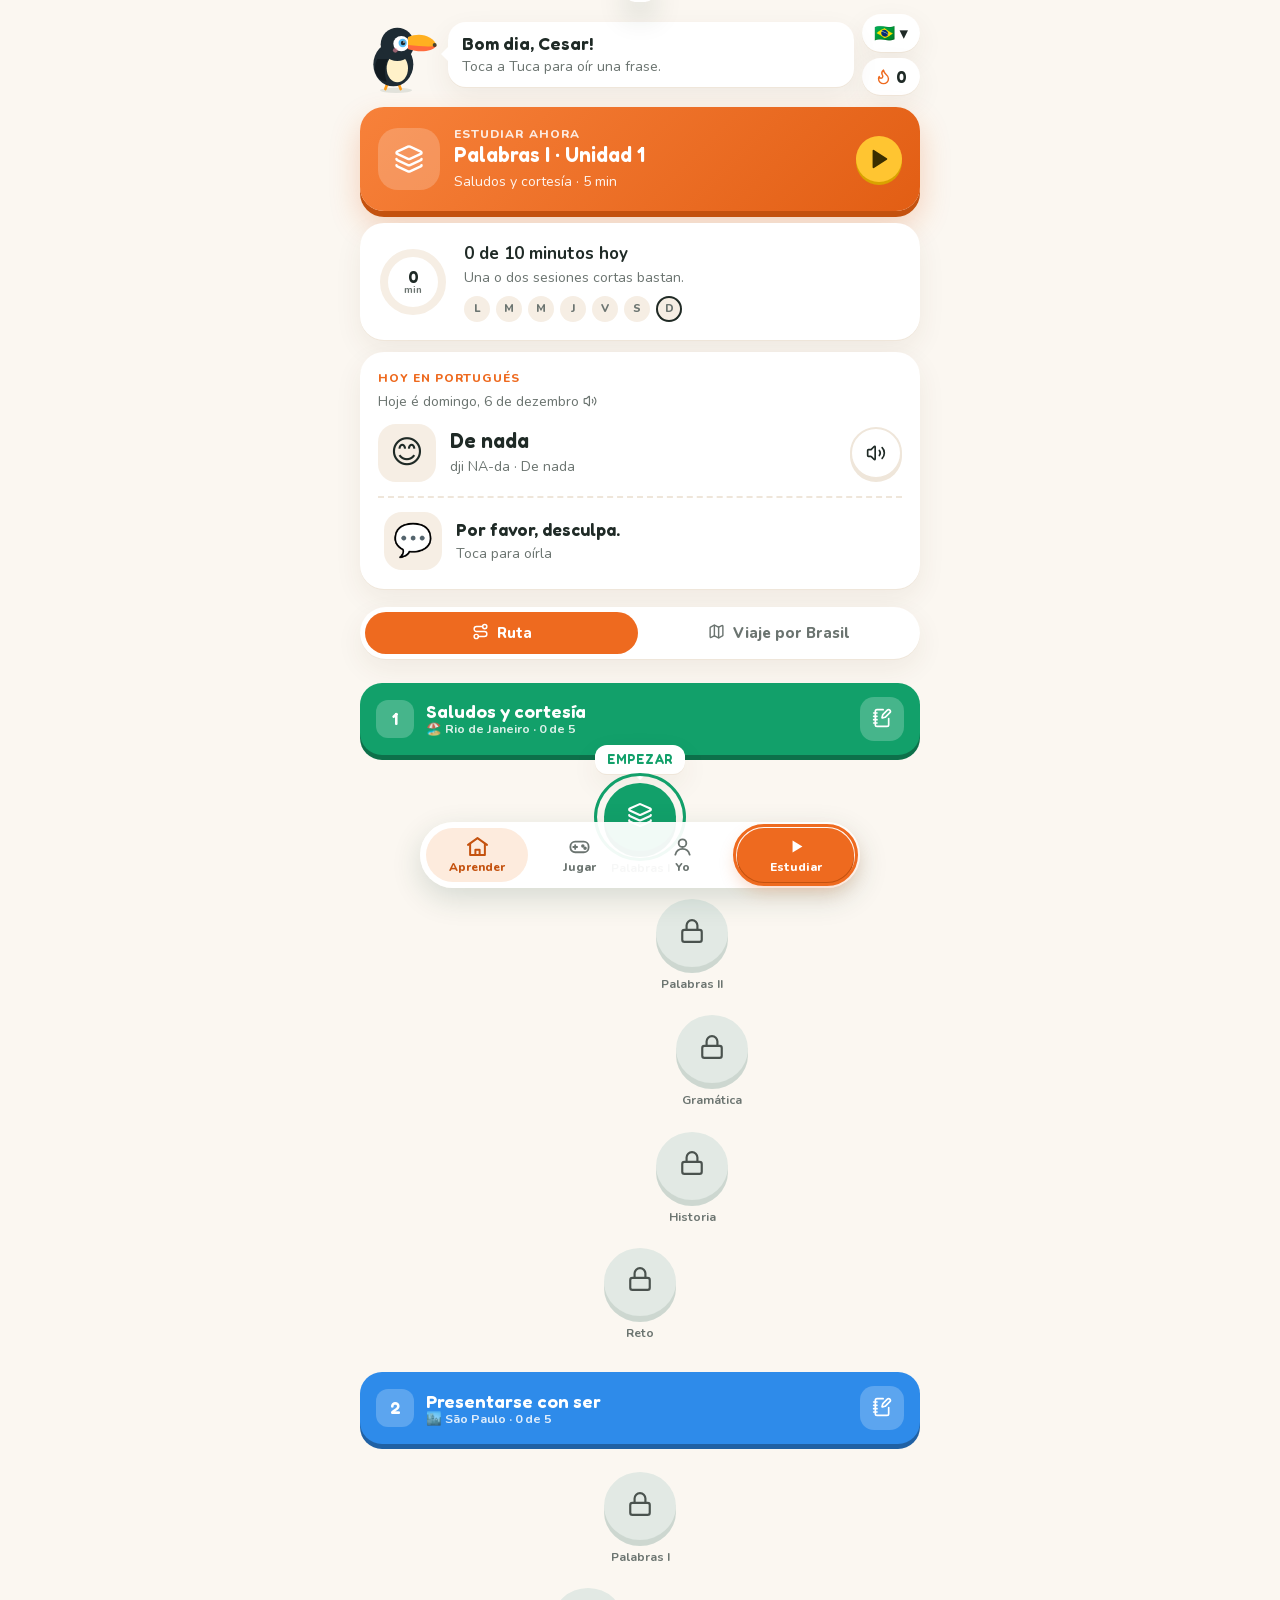
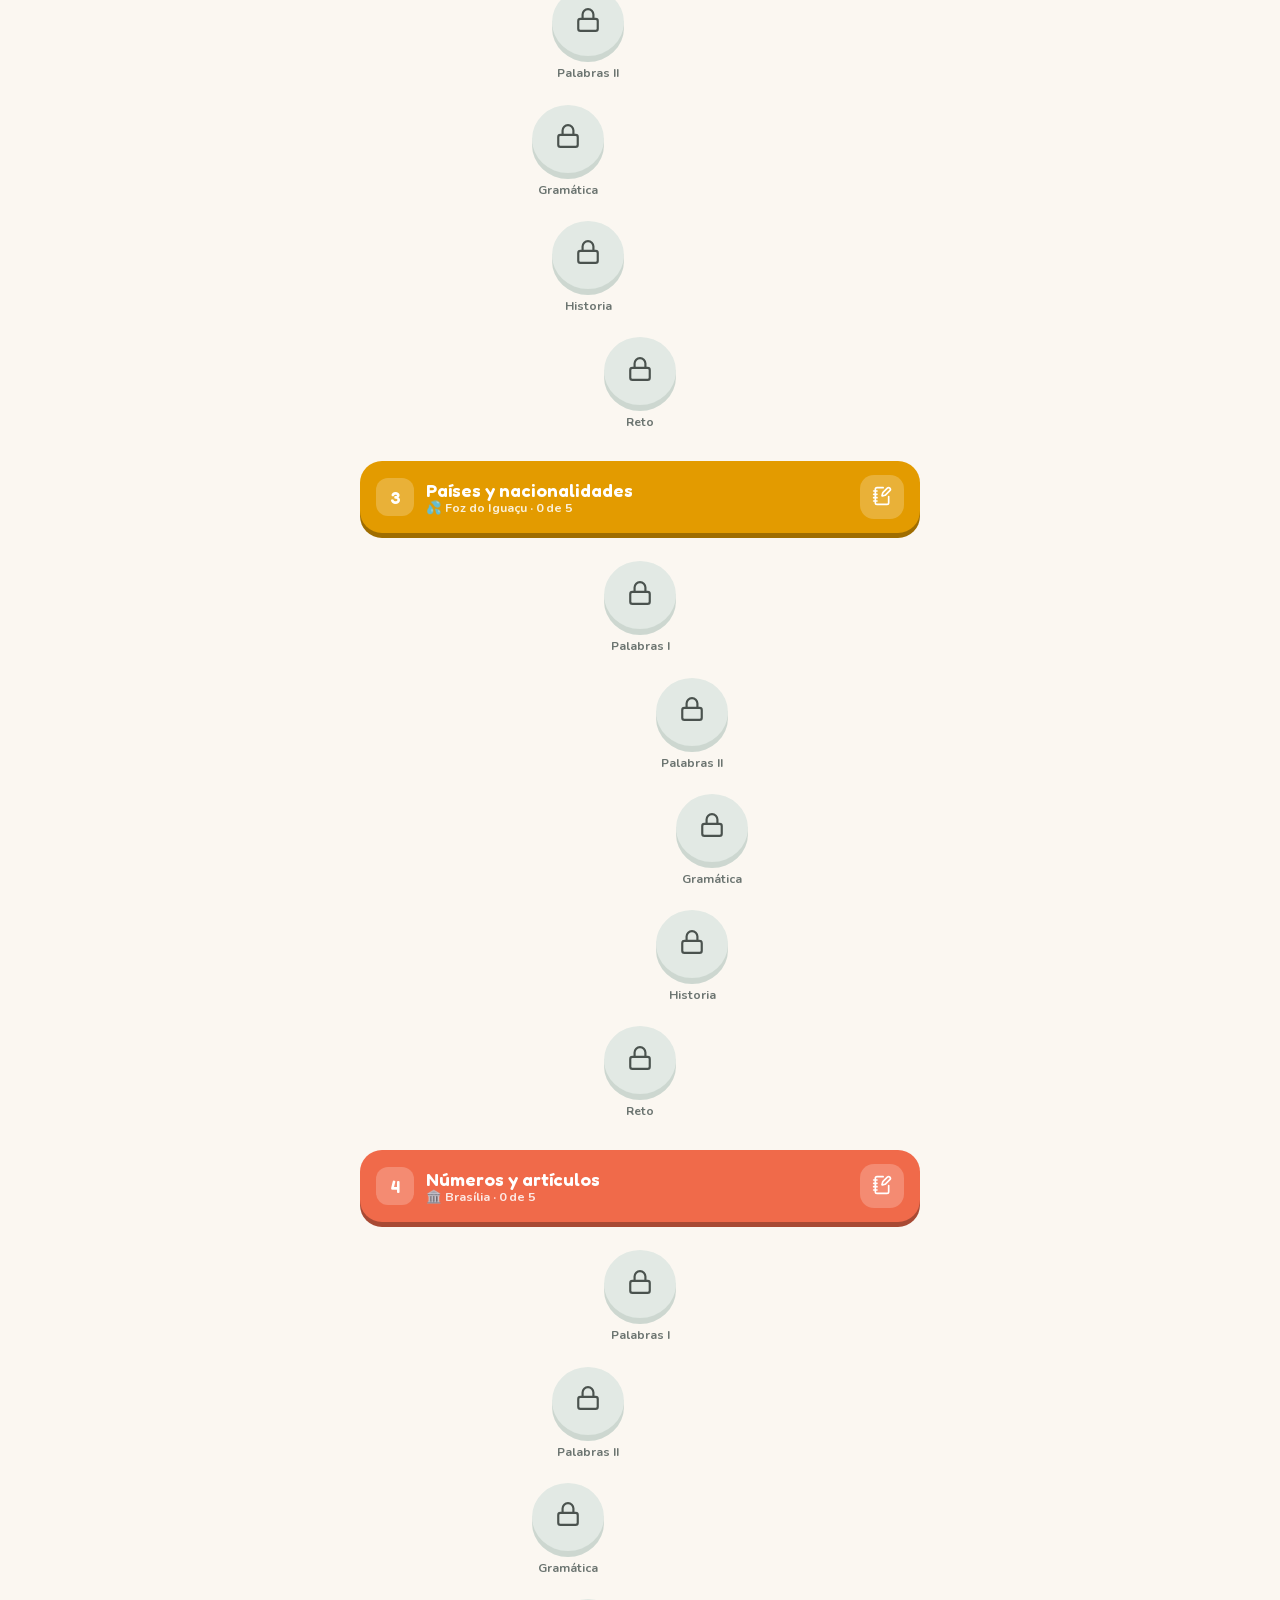
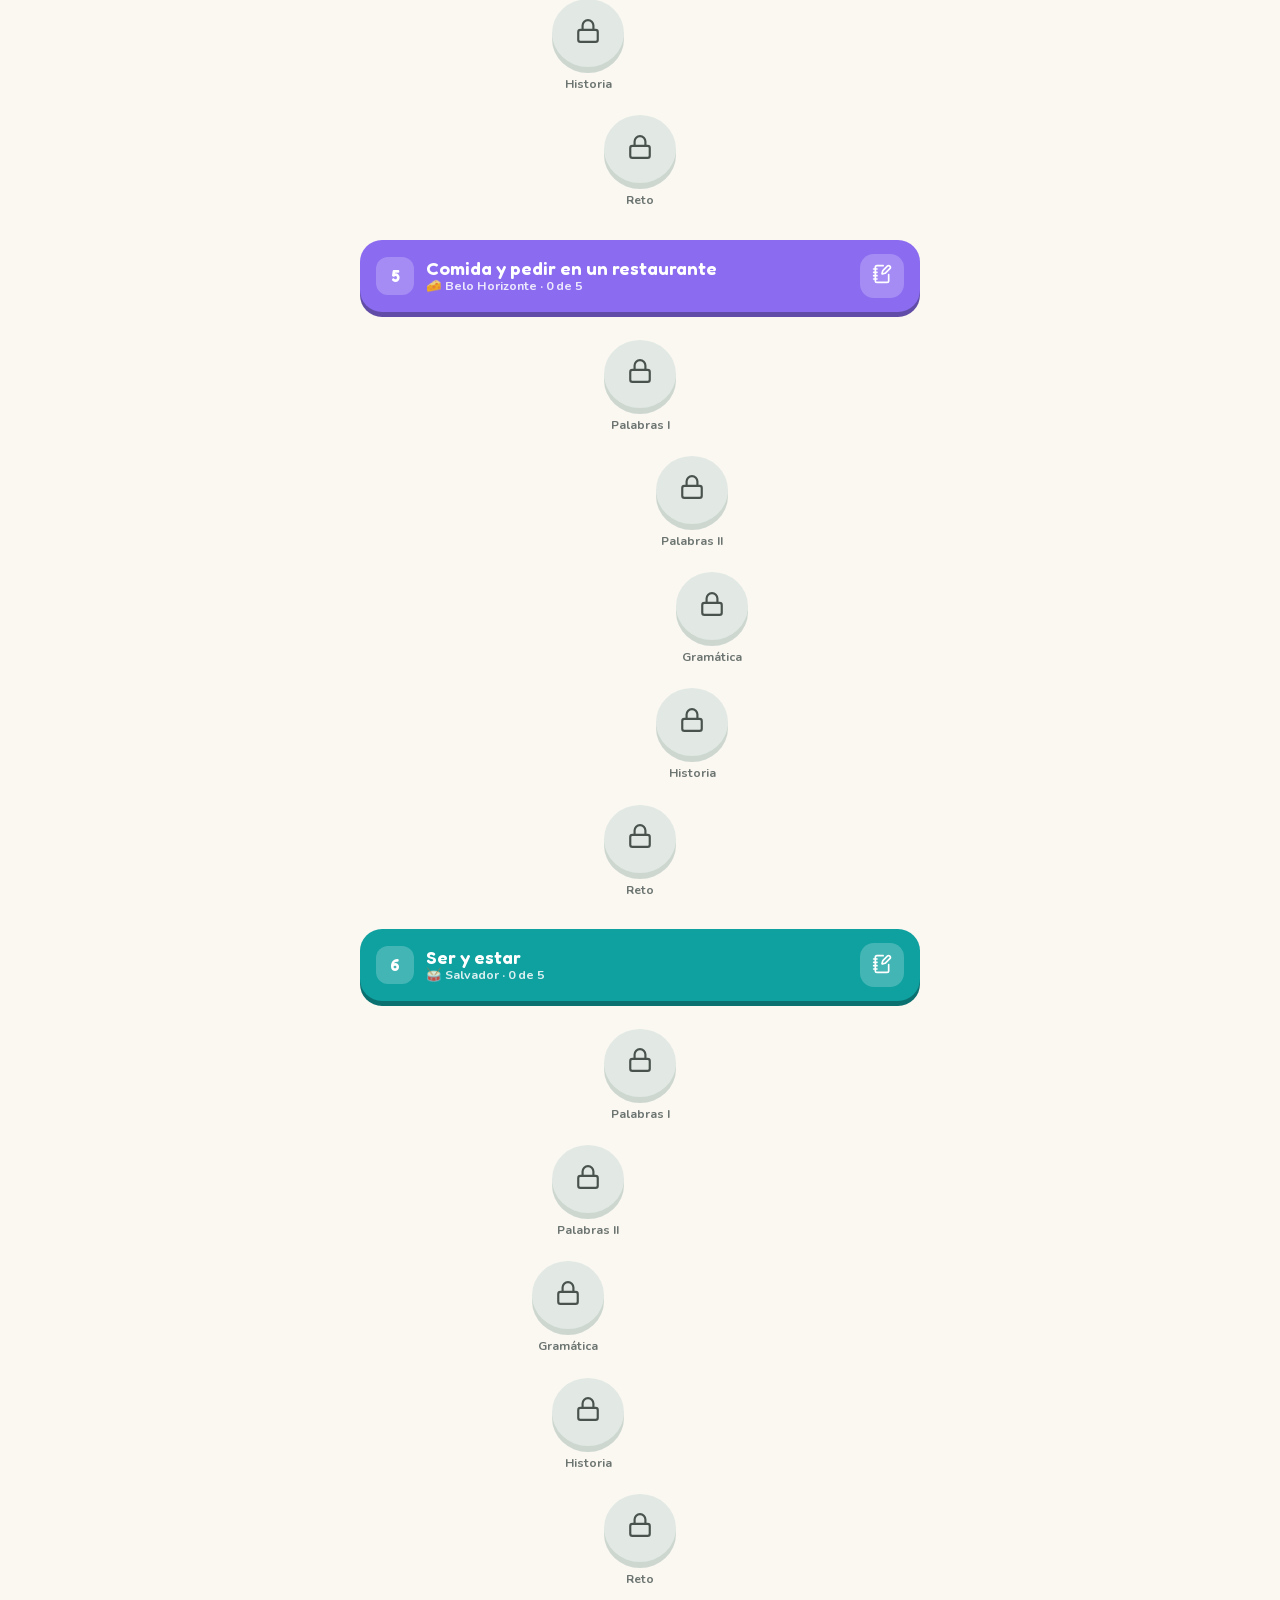
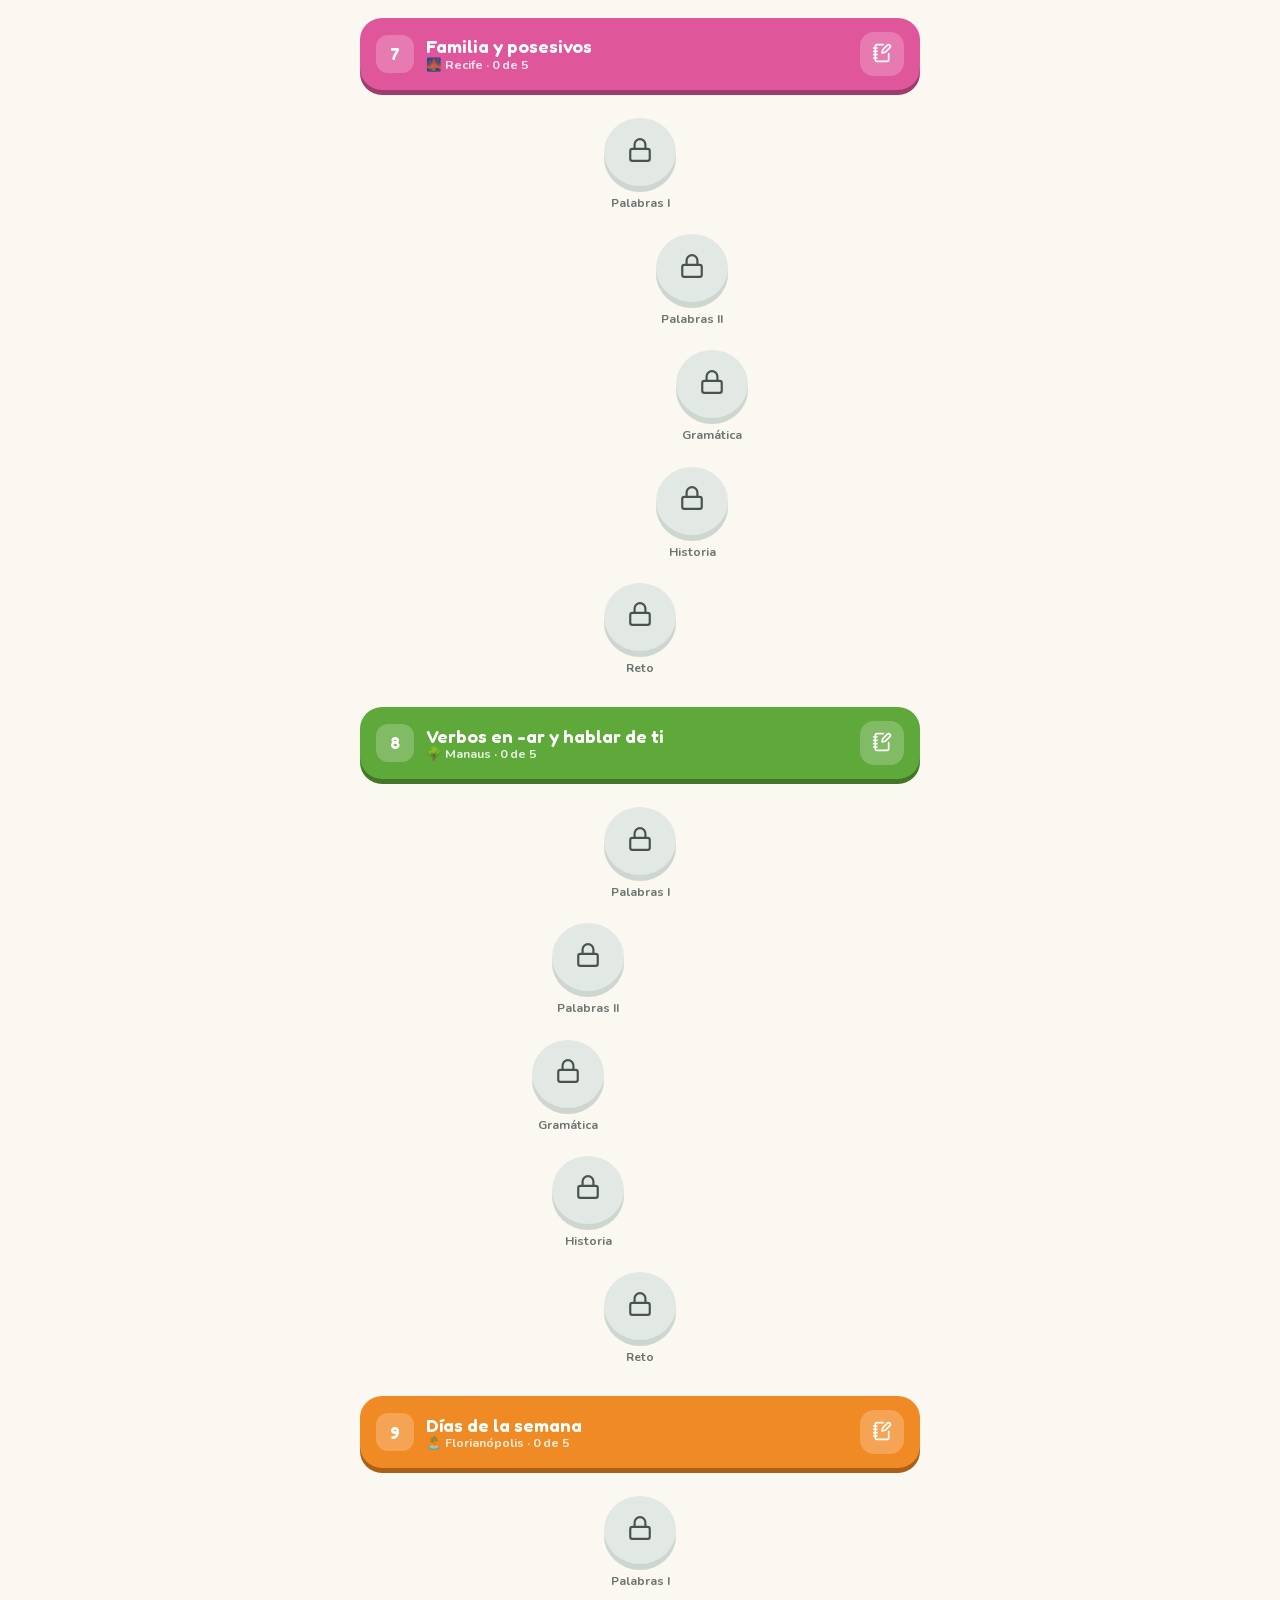
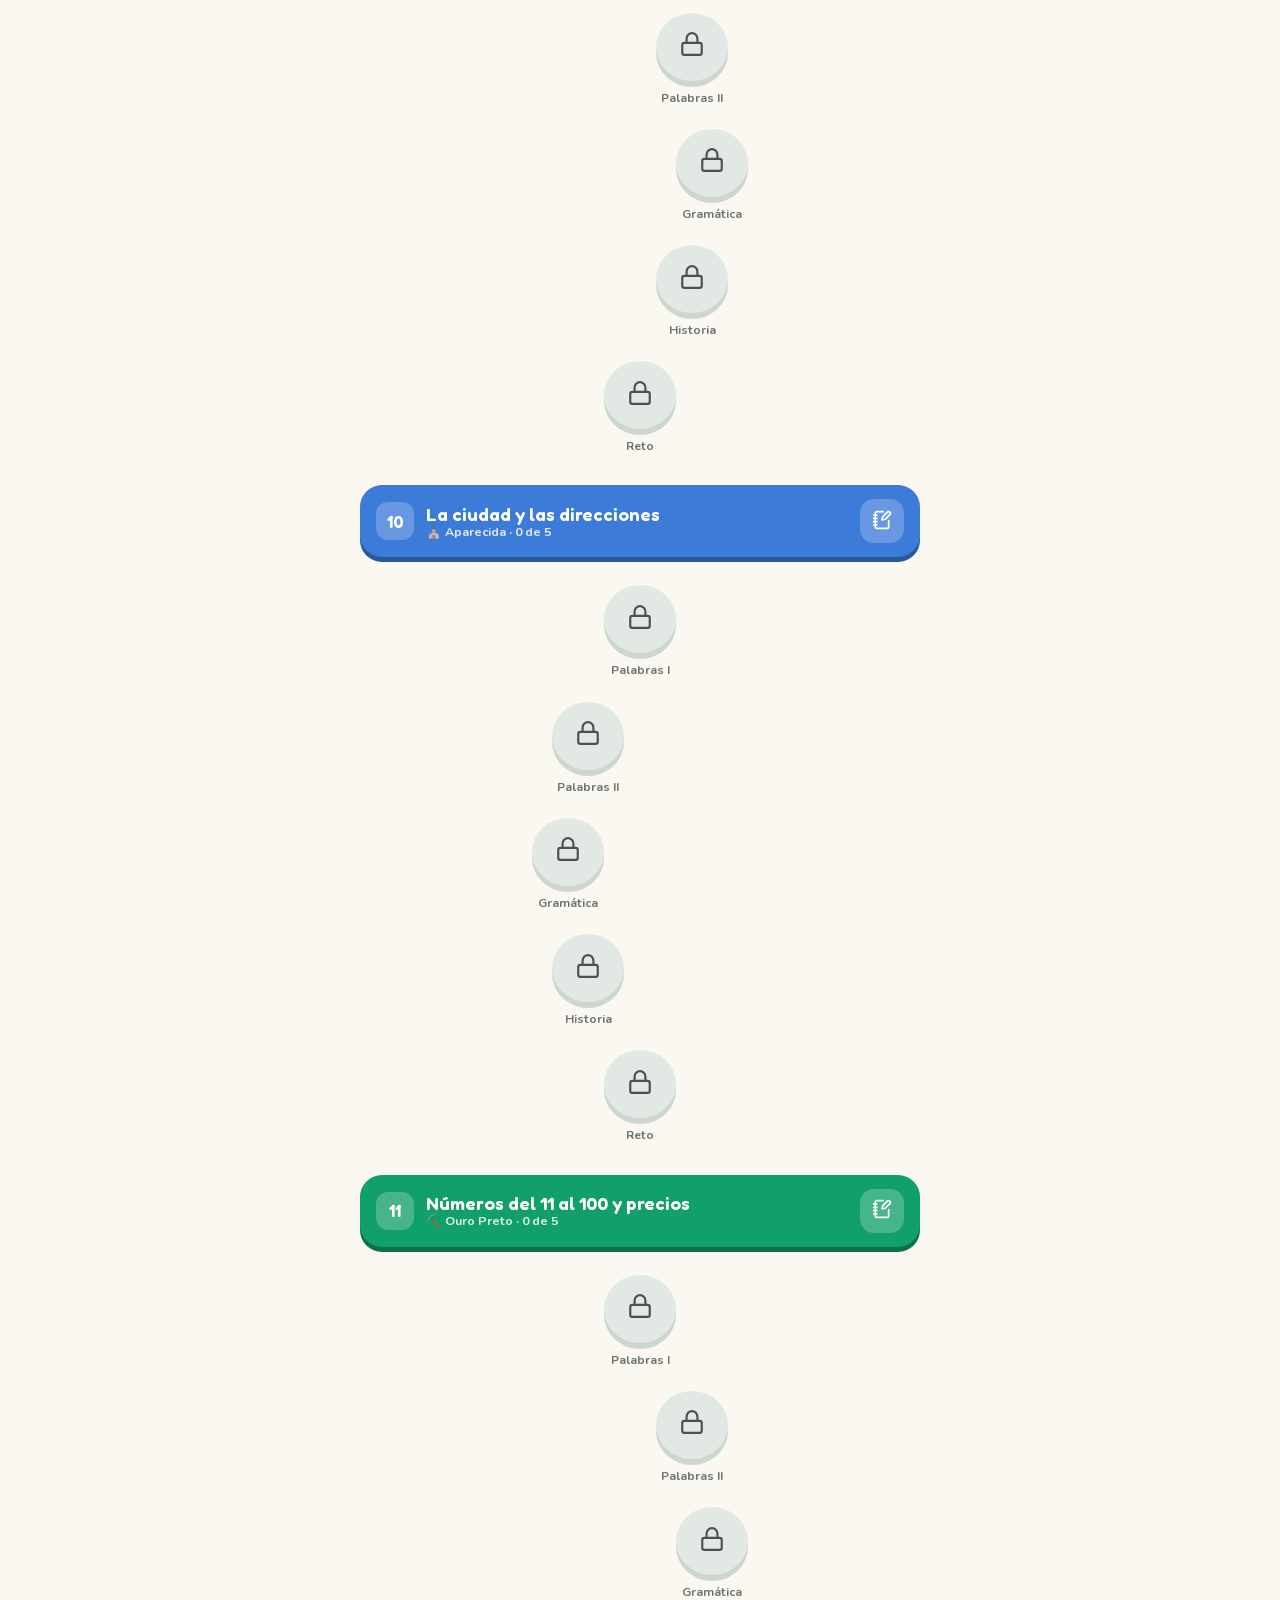
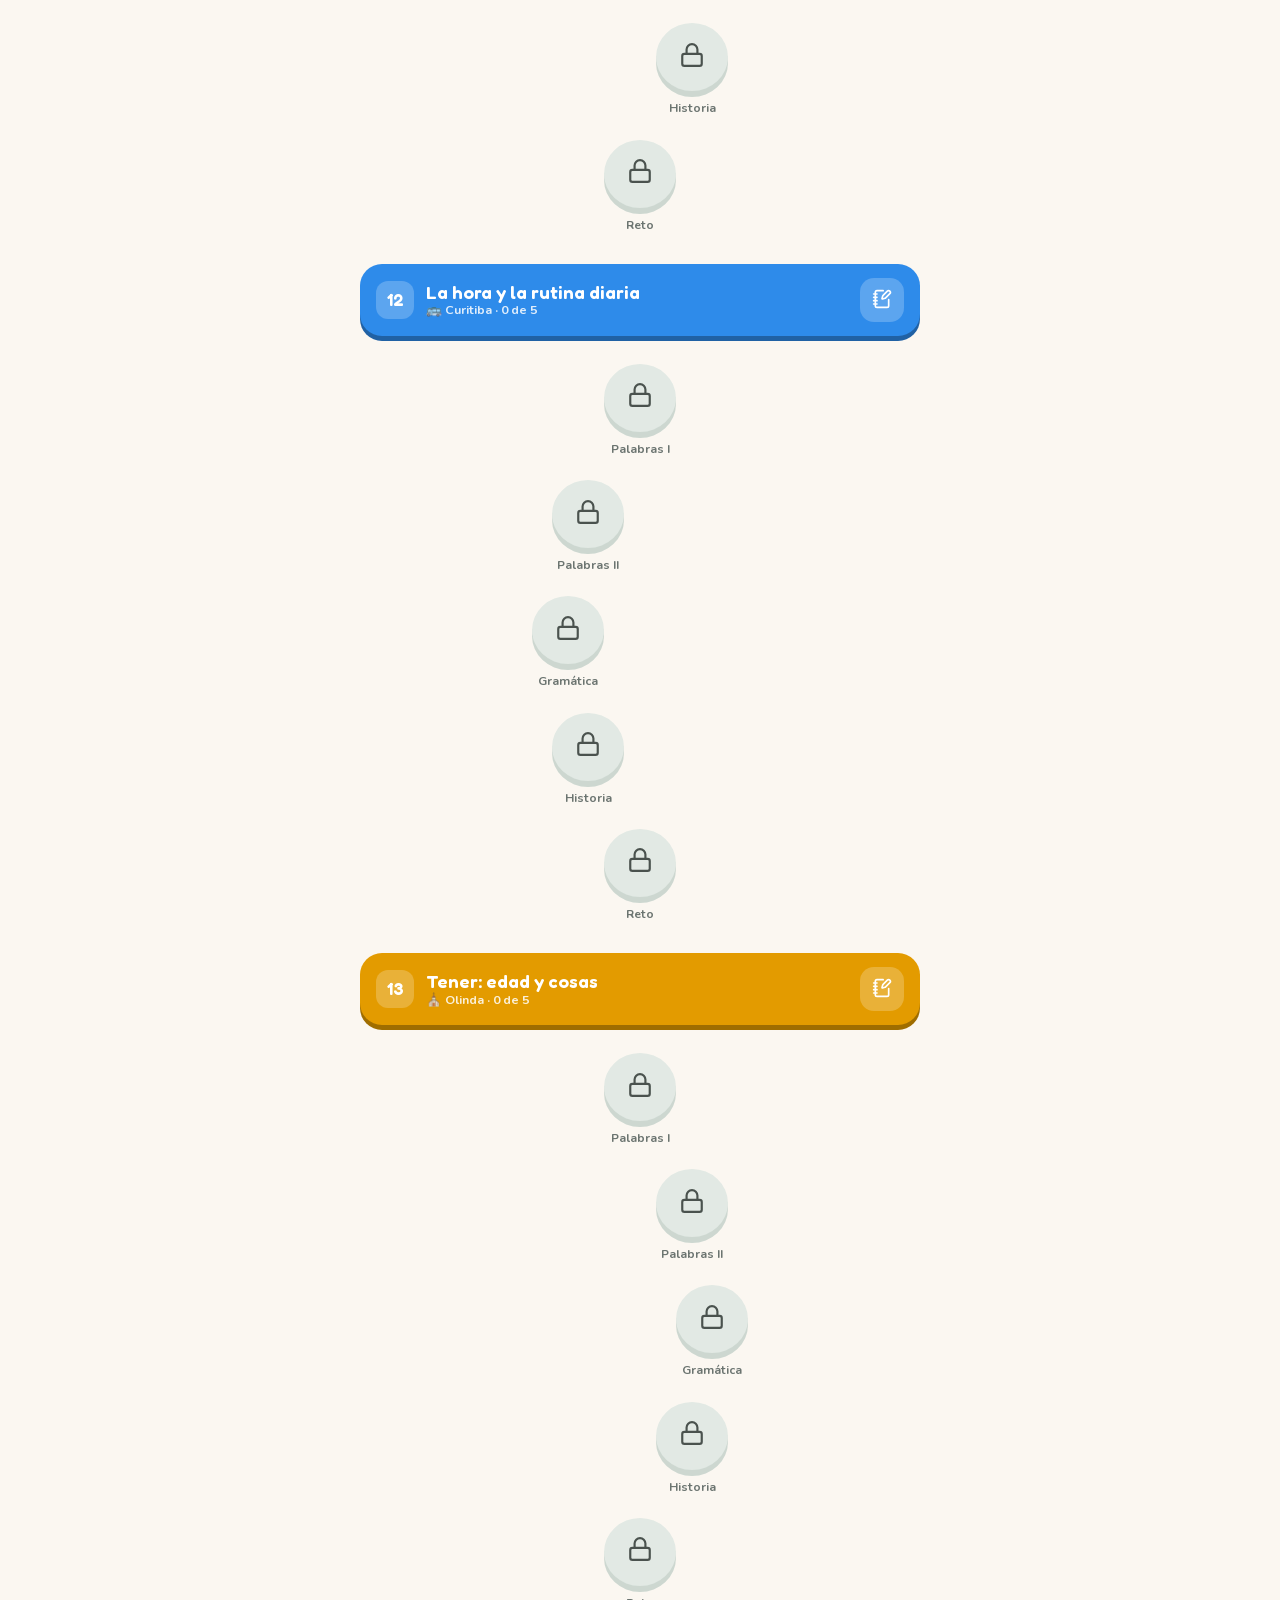
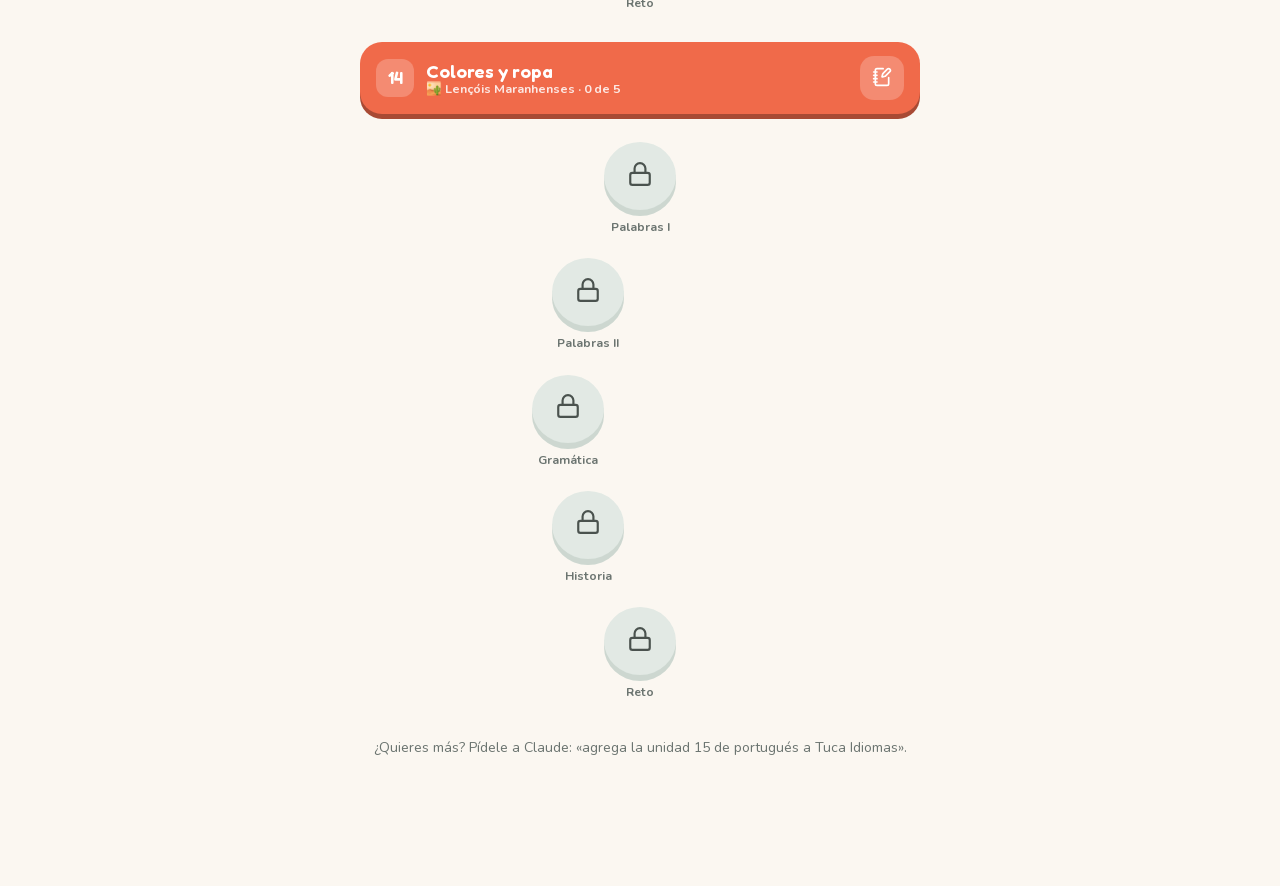
==== index.html @ 4bce5f40 "Unidades nuevas de pt" ====
<!DOCTYPE html>
<html lang="es"><head><meta charset="utf-8">
<meta name="viewport" content="width=device-width,initial-scale=1,maximum-scale=1,viewport-fit=cover">
<title>Tuca Idiomas</title>
<link rel="icon" href="icon-192.png">
<meta name="claude:viewport-fit-sides" content="cover">
<meta name="theme-color" content="#FBF7F1">
<link rel="stylesheet" href="assets/fuentes.css">
<meta name="apple-mobile-web-app-capable" content="yes">
<meta name="mobile-web-app-capable" content="yes">
<meta name="apple-mobile-web-app-title" content="Tuca Idiomas">
<meta name="apple-mobile-web-app-status-bar-style" content="default">
<style>
/* Identidad propia: fresca y juguetona. Verde menta, amarillo sol y azul mar; Fredoka (redonda) para títulos y Nunito para leer.
   Tarjetas gruesas con sombra suave y botones con relieve, como fichas de juego. La mascota es Tuca, un tucán. */
:root{--bg:#F1F8F4;--card:#fff;--ink:#173B2F;--mut:#5F7B70;--line:#DDEEE5;--soft:#E8F4EE;--g:#12A06A;--gd:#0B7A50;--sun:#FFC531;--sund:#D9A300;--sea:#2E8BEA;--sead:#1F6CC0;--bad:#E5484D;--badd:#B8323A;--okbg:#DDF5E9;--badbg:#FDE7E7;
--fd:'Fredoka','Nunito',system-ui,sans-serif;--fb:'Nunito',system-ui,sans-serif;--sh:0 1px 0 var(--line),0 10px 28px rgba(18,90,60,.07);color-scheme:light}
*{box-sizing:border-box;-webkit-tap-highlight-color:transparent}
[hidden]{display:none!important}
html{-webkit-text-size-adjust:100%;text-size-adjust:100%}html,body{overflow-x:hidden}
input,select,textarea{font-size:max(16px,1em)}
html{scroll-padding-top:env(safe-area-inset-top,0px)}
body{margin:0;background:var(--bg);color:var(--ink);font-family:var(--fb);font-size:17px;line-height:1.5;
padding:calc(10px + env(safe-area-inset-top,0px)) max(16px,env(safe-area-inset-right,0px)) calc(118px + env(safe-area-inset-bottom,0px)) max(16px,env(safe-area-inset-left,0px))}
body.lock{overflow:hidden}
#m{max-width:560px;margin:0 auto}
h1,h2,h3{font-family:var(--fd);font-weight:600;line-height:1.15;margin:0;text-wrap:balance}
h1.ttl{font-size:2rem;margin:12px 2px 4px}
.sec{font-family:var(--fd);font-weight:600;font-size:1.25rem;margin:26px 4px 8px}
.mut{color:var(--mut)}.small{font-size:.88rem}
p{margin:6px 0}
a{color:var(--sead);font-weight:700}
.view{animation:in .4s ease both}
.card{background:var(--card);border-radius:24px;padding:18px;margin:12px 0;box-shadow:var(--sh)}
button{font:inherit;color:inherit;cursor:pointer;border:0;background:none}
button:disabled{opacity:.4;cursor:default}
:focus-visible{outline:3px solid var(--sun);outline-offset:2px}
.btn{min-height:54px;padding:10px 22px;border-radius:18px;background:var(--g);color:#fff;font-family:var(--fd);font-weight:600;font-size:1.08rem;letter-spacing:.01em;display:inline-flex;align-items:center;justify-content:center;gap:8px;box-shadow:0 5px 0 var(--gd);transition:transform .08s,box-shadow .08s}
.btn:active:not(:disabled){transform:translateY(5px);box-shadow:0 0 0 transparent}
.btn.ghost{background:#fff;color:var(--ink);box-shadow:0 5px 0 var(--line);border:2px solid var(--line)}
.btn.red{background:var(--bad);box-shadow:0 5px 0 var(--badd)}
.btn.sun{background:var(--sun);color:#3B2E00;box-shadow:0 5px 0 var(--sund)}
.btn.sea{background:var(--sea);box-shadow:0 5px 0 var(--sead)}
.w{width:100%}
.row{display:flex;gap:12px;margin:12px 0}.row>*{flex:1}.row.c{justify-content:center}.row.c>*{flex:0 0 auto}
.ic{width:52px;height:52px;border-radius:50%;background:#fff;border:2px solid var(--line);box-shadow:0 3px 0 var(--line);font-size:1.25rem;display:inline-grid;place-items:center;transition:transform .08s}
.ic:active{transform:translateY(3px);box-shadow:none}
.ic.s{width:40px;height:40px;font-size:1rem;vertical-align:middle;margin-left:8px}
.lnk{color:var(--sead);font-weight:800;padding:8px 4px}.lnk.red{color:var(--bad)}
.chipst{font-family:var(--fd);font-weight:600;background:#fff;border-radius:999px;padding:6px 12px;box-shadow:var(--sh);white-space:nowrap}

/* Barra flotante */
nav.bar{position:fixed;left:50%;transform:translateX(-50%);bottom:calc(12px + env(safe-area-inset-bottom,0px));display:flex;gap:10px;align-items:center;z-index:20;width:min(calc(100% - 28px),440px)}
.pill{flex:1;display:flex;background:rgba(255,255,255,.94);backdrop-filter:blur(12px);-webkit-backdrop-filter:blur(12px);border-radius:999px;padding:6px;box-shadow:0 10px 30px rgba(18,70,50,.16)}
.pill button{flex:1;display:flex;flex-direction:column;align-items:center;gap:1px;padding:7px 4px 5px;border-radius:999px;font-size:.74rem;font-weight:800;color:var(--mut);transition:background .2s,color .2s}
.pill svg{width:23px;height:23px;stroke:currentColor;fill:none;stroke-width:1.9;stroke-linecap:round;stroke-linejoin:round;transition:transform .25s}
.pill button.on{background:var(--soft);color:var(--gd)}.pill button.on svg{transform:scale(1.1)}
.go{position:relative;width:66px;height:66px;border-radius:50%;background:var(--g);color:#fff;box-shadow:0 5px 0 var(--gd),0 12px 26px rgba(18,160,106,.35);display:grid;place-items:center;flex:none;transition:transform .08s}
.go:active{transform:translateY(5px);box-shadow:0 0 0 var(--gd)}
.go svg{width:26px;height:26px;fill:#fff;margin-left:3px}
.go.need::after{content:"";position:absolute;inset:-7px;border-radius:50%;border:3px solid var(--g);animation:ring 2s infinite;pointer-events:none}

/* Aprender */
.head{display:flex;align-items:center;gap:8px;margin:4px 0 6px}
.tc{width:80px;height:80px;flex:none;padding:0}
.tc svg{width:100%;height:100%;animation:bob 3.2s ease-in-out infinite;overflow:visible}
.tc.hop svg{animation:hop .6s cubic-bezier(.3,1.6,.5,1)}
.sp{flex:1;position:relative;background:#fff;border-radius:18px;padding:10px 14px;box-shadow:var(--sh);line-height:1.3}
.sp::before{content:"";position:absolute;left:-7px;top:50%;margin-top:-7px;border:7px solid transparent;border-right-color:#fff;border-left:0}
.sp b{font-family:var(--fd);font-weight:600;font-size:1.12rem;display:block}.sp span{font-size:.88rem;color:var(--mut)}
.goal{display:flex;align-items:center;gap:16px}
.rw{position:relative;width:70px;height:70px;flex:none}
.ring{width:70px;height:70px;transform:rotate(-90deg)}
.rbg{fill:none;stroke:var(--soft);stroke-width:8}
.rfg{fill:none;stroke:var(--g);stroke-width:8;stroke-linecap:round;transition:stroke-dashoffset 1.3s cubic-bezier(.3,1,.4,1)}
.rtx{position:absolute;inset:0;display:flex;flex-direction:column;align-items:center;justify-content:center;font-family:var(--fd);font-weight:600;line-height:1}
.rtx small{font-family:var(--fb);font-size:.65rem;color:var(--mut);font-weight:700}
.week{display:flex;gap:6px;margin-top:8px}
.week span{width:26px;height:26px;border-radius:50%;background:var(--soft);display:inline-flex;align-items:center;justify-content:center;font-size:.7rem;font-weight:800;color:var(--mut)}
.week span.on{background:var(--g);color:#fff;animation:pop .4s both}
.week span.today{box-shadow:0 0 0 2px var(--ink) inset}
.study{display:flex;align-items:center;gap:14px;width:100%;text-align:left;background:linear-gradient(135deg,#14B377,#0E8E5E);color:#fff;box-shadow:0 6px 0 var(--gd),0 14px 30px rgba(18,160,106,.28);transition:transform .08s}
.study:active{transform:translateY(5px);box-shadow:0 1px 0 var(--gd)}
.sti{width:62px;height:62px;border-radius:20px;background:rgba(255,255,255,.2);display:grid;place-items:center;font-size:1.9rem;flex:none}
.stt{flex:1}.stt small{display:block;font-weight:800;font-size:.75rem;letter-spacing:.08em;text-transform:uppercase;opacity:.85}
.stt b{display:block;font-family:var(--fd);font-weight:600;font-size:1.3rem;line-height:1.2}.stt span{font-size:.88rem;opacity:.92}
.stp{width:46px;height:46px;border-radius:50%;background:var(--sun);color:#3B2E00;display:grid;place-items:center;font-size:1.1rem;flex:none;box-shadow:0 3px 0 var(--sund)}
.hoyc .hr{display:flex;align-items:center;gap:14px;width:100%;text-align:left}
.hoyc .hr+.hr{border-top:2px dashed var(--line);margin-top:14px;padding-top:14px}
.bubble{width:58px;height:58px;border-radius:18px;background:var(--soft);display:grid;place-items:center;font-size:2rem;flex:none}
.float{animation:float 4s ease-in-out infinite}
.kk{font-size:.74rem;font-weight:800;letter-spacing:.08em;text-transform:uppercase;color:var(--g)}
.pw2{font-family:var(--fd);font-weight:600;font-size:1.3rem;line-height:1.2}
.seg{display:flex;gap:4px;padding:5px;background:#fff;border-radius:999px;margin:18px 0 6px;box-shadow:var(--sh)}
.seg button{flex:1;min-height:42px;border-radius:999px;font-weight:800;font-size:.92rem;color:var(--mut);transition:background .2s,color .2s}
.seg button.on{background:var(--g);color:#fff}

/* Ruta */
.unit{display:flex;align-items:center;gap:12px;background:var(--c);color:#fff;border-radius:22px;padding:14px 16px;margin:24px 0 4px;box-shadow:0 5px 0 color-mix(in srgb,var(--c) 70%,#000)}
.un{width:38px;height:38px;border-radius:12px;background:rgba(255,255,255,.22);display:grid;place-items:center;font-family:var(--fd);font-weight:600;flex:none}
.ut{font-family:var(--fd);font-weight:600;font-size:1.15rem;line-height:1.2;flex:1}.ut small{display:block;font-family:var(--fb);font-size:.78rem;opacity:.85;font-weight:700}
.ug{width:44px;height:44px;border-radius:14px;background:rgba(255,255,255,.22);font-size:1.15rem}
.path{display:flex;flex-direction:column;align-items:center;gap:22px;padding:24px 0 6px}
.ndw{position:relative;display:flex;flex-direction:column;align-items:center}
.nd{position:relative;width:72px;height:68px;border-radius:50%;background:#DCE6E1;font-size:1.6rem;box-shadow:0 6px 0 #C2D0C9;transition:transform .08s}
.nd:active{transform:translateY(5px);box-shadow:0 1px 0 #C2D0C9}
.nd.dn,.nd.cur{background:var(--c);box-shadow:0 6px 0 color-mix(in srgb,var(--c) 68%,#000);color:#fff}
.nd.dn{font-size:1.5rem;font-family:var(--fd);font-weight:600}
.nd.cur::after{content:"";position:absolute;inset:-10px;border-radius:50%;border:3px solid var(--c);animation:ring 2s infinite;pointer-events:none}
.nd.lk{font-size:1.1rem;opacity:.8}
.nl{font-size:.76rem;font-weight:700;color:var(--mut);margin-top:8px}
.bub{position:absolute;top:-38px;background:#fff;color:var(--c);font-family:var(--fd);font-weight:600;font-size:.8rem;letter-spacing:.06em;padding:5px 12px;border-radius:12px;white-space:nowrap;box-shadow:var(--sh);animation:bob 2.2s ease-in-out infinite}
.bub::after{content:"";position:absolute;left:50%;bottom:-6px;margin-left:-6px;border:6px solid transparent;border-top-color:#fff;border-bottom:0}

/* Viaje */
.map{background:linear-gradient(#DFF1FB,#CDE9F8);padding:10px}
.map svg{width:100%;height:auto;display:block}
.pin{cursor:pointer}
.pin .pr{transform-box:fill-box;transform-origin:center;animation:ring 2s infinite}
.route{stroke-dasharray:6 6}
.done-route{stroke-dasharray:var(--l);stroke-dashoffset:var(--l);animation:draw 1.6s .3s ease forwards}
.pc{display:flex;gap:14px;align-items:center;width:100%;text-align:left}
.pc.lk{opacity:.55}
.pce{width:54px;height:54px;border-radius:16px;display:grid;place-items:center;font-size:1.7rem;flex:none;background:var(--soft)}
.post{border-radius:24px;padding:22px;color:#fff;text-align:left;background:linear-gradient(135deg,var(--c),color-mix(in srgb,var(--c) 60%,#000));position:relative;overflow:hidden;animation:pop .5s both}
.post .pe1{position:absolute;right:-6px;bottom:-14px;font-size:6rem;opacity:.9;transform:rotate(-8deg)}
.post h3{font-size:1.6rem;margin:2px 0 8px}.post p{max-width:78%;font-size:.95rem;line-height:1.45}
.post .stamp{display:inline-block;border:2px dashed rgba(255,255,255,.7);border-radius:10px;padding:2px 10px;font-size:.75rem;font-weight:800;letter-spacing:.08em;text-transform:uppercase}
.phr{display:block;margin-top:12px;background:rgba(255,255,255,.18);border-radius:14px;padding:10px 12px;color:#fff;text-align:left;max-width:80%}

/* Jugar / Yo */
.gm{display:flex;gap:14px;align-items:center;width:100%;text-align:left;transition:transform .08s}
.gm:active{transform:scale(.98)}
.gme{width:58px;height:58px;border-radius:18px;display:grid;place-items:center;font-size:1.8rem;background:color-mix(in srgb,var(--c) 16%,#fff);flex:none}
.gm b{font-family:var(--fd);font-weight:600;font-size:1.12rem;display:block}
.gm .rec{display:block;font-size:.8rem;font-weight:800;color:var(--c);margin-top:2px}
.stg{display:grid;grid-template-columns:repeat(2,1fr);gap:10px}
.stg div{background:var(--soft);border-radius:18px;padding:12px 14px}
.stg b{display:block;font-family:var(--fd);font-weight:600;font-size:1.6rem;line-height:1.1}.stg span{font-size:.82rem;color:var(--mut);font-weight:700}
.chart{display:flex;align-items:flex-end;gap:8px;height:120px;margin-top:10px}
.chart div{flex:1;display:flex;flex-direction:column;align-items:center;gap:4px;height:100%;justify-content:flex-end}
.chart i{display:block;width:100%;border-radius:8px 8px 4px 4px;background:var(--g);min-height:4px;transform-origin:bottom;animation:grow .8s cubic-bezier(.3,1.3,.5,1) both}
.chart i.z{background:var(--line)}
.chart span{font-size:.72rem;font-weight:800;color:var(--mut)}.chart small{font-size:.68rem;color:var(--mut)}
.bdg{display:grid;grid-template-columns:repeat(3,1fr);gap:10px}
.bdg button{background:var(--soft);border-radius:18px;padding:12px 6px;text-align:center;font-size:.76rem;font-weight:800;line-height:1.2}
.bdg .be{display:block;font-size:2rem;margin-bottom:4px}
.bdg .off{opacity:.45;filter:grayscale(1)}
.bdg .on{background:#FFF6D6}
details{background:#fff;border-radius:18px;margin:8px 0;box-shadow:var(--sh)}
summary{list-style:none;cursor:pointer;padding:12px 16px;display:flex;align-items:center;gap:12px;min-height:54px;font-weight:800}
summary::-webkit-details-marker{display:none}
summary::after{content:"";margin-left:auto;width:8px;height:8px;border-right:2px solid var(--mut);border-bottom:2px solid var(--mut);transform:rotate(45deg);transition:transform .2s;flex:none}
details[open]>summary::after{transform:rotate(-135deg)}
.dl{padding:0 16px 10px}
.wr{display:grid;grid-template-columns:40px 1fr auto;width:100%;text-align:left;padding:9px 0;border-top:2px solid var(--soft);align-items:center;column-gap:10px}
.wr .we{grid-row:1/3;font-size:1.5rem}.wr .mut{grid-column:2;font-size:.88rem}
.lv{grid-row:1/3;grid-column:3;display:flex;gap:3px}.lv i{width:7px;height:7px;border-radius:50%;background:var(--line)}.lv i.on{background:var(--g)}
.sg{display:flex;gap:4px;padding:4px;background:var(--soft);border-radius:999px;margin:8px 0}
.sg button{flex:1;min-height:42px;border-radius:999px;font-weight:800;font-size:.9rem;color:var(--mut)}
.sg button.on{background:#fff;color:var(--ink);box-shadow:0 2px 0 var(--line)}
.sw{display:flex;justify-content:space-between;align-items:center;gap:12px;padding:12px 0;border-top:2px solid var(--soft);margin-top:10px}
.sw small{display:block;color:var(--mut);font-size:.8rem}
.tg{width:52px;height:32px;border-radius:16px;background:#CFDAD4;position:relative;transition:background .2s;flex:none}
.tg i{position:absolute;top:3px;left:3px;width:26px;height:26px;border-radius:50%;background:#fff;transition:transform .2s;box-shadow:0 1px 3px rgba(0,0,0,.2)}
.tg.on{background:var(--g)}.tg.on i{transform:translateX(20px)}
.lbl{font-size:.8rem;font-weight:800;color:var(--g);letter-spacing:.06em;text-transform:uppercase}
input,textarea{width:100%;font:inherit;font-size:1.1rem;padding:14px 16px;border-radius:18px;border:2px solid var(--line);background:#fff;color:var(--ink);margin:8px 0}
input:focus,textarea:focus{border-color:var(--g);outline:0}
textarea{font-size:16px}

/* Pantalla de sesión */
.ov{position:fixed;inset:0;background:var(--bg);z-index:40;display:flex;flex-direction:column;padding:calc(8px + env(safe-area-inset-top,0px)) max(16px,env(safe-area-inset-right,0px)) 0 max(16px,env(safe-area-inset-left,0px))}
.ov.in{animation:up .38s cubic-bezier(.2,.8,.2,1)}
.oh{display:flex;align-items:center;gap:12px;max-width:560px;width:100%;margin:0 auto;padding:6px 0}
.x{font-size:1.25rem;color:var(--mut);width:40px;height:40px;border-radius:50%;font-weight:800}
.pb{flex:1;height:14px;background:#DCE9E2;border-radius:8px;overflow:hidden}
.pb i{display:block;position:relative;height:100%;width:0;background:var(--g);border-radius:8px;transition:width .5s cubic-bezier(.3,1.3,.5,1)}
.pb i::after{content:"";position:absolute;left:8px;right:8px;top:3px;height:3px;border-radius:2px;background:rgba(255,255,255,.35)}
#cmb{min-width:48px;text-align:right;font-family:var(--fd);font-weight:600;color:#F08A24}
#lb{flex:1;overflow-y:auto;max-width:560px;width:100%;margin:0 auto;padding:8px 2px 24px;-webkit-overflow-scrolling:touch}
#ft{max-width:560px;width:100%;margin:0 auto;padding:10px 0 calc(18px + env(safe-area-inset-bottom,0px))}
.fbk{position:fixed;left:0;right:0;bottom:0;z-index:45;padding:18px max(20px,env(safe-area-inset-left,0px)) calc(18px + env(safe-area-inset-bottom,0px));transform:translateY(110%);transition:transform .3s cubic-bezier(.2,.9,.3,1.12);border-radius:26px 26px 0 0}
.fbk>*{max-width:560px;margin-left:auto;margin-right:auto}
.fbk.show{transform:none}.fbk.good{background:var(--okbg);color:#0E5A3A}.fbk.bad{background:var(--badbg);color:#932A2E}
.fbh{font-family:var(--fd);font-weight:600;font-size:1.45rem}.fbt{font-weight:800;margin:4px 0}.fbn{font-size:.9rem;margin:2px 0}
.fbk .btn{margin-top:12px}
.ex.in{animation:exIn .42s cubic-bezier(.2,.8,.2,1) both}
.tag{font-size:.8rem;font-weight:800;color:var(--mut);text-transform:uppercase;letter-spacing:.07em;margin:8px 0 10px}
.qq{font-family:var(--fd);font-weight:600;font-size:1.9rem;margin:8px 0 18px;line-height:1.2;overflow-wrap:anywhere}
.qq.sm{font-size:1.35rem}
.emo{font-size:5rem;text-align:center;line-height:1;margin:18px auto 10px;width:150px;height:150px;border-radius:44px;background:#fff;box-shadow:var(--sh);display:grid;place-items:center}
.emo.sm{width:96px;height:96px;font-size:3rem;border-radius:30px}
.pw{font-family:var(--fd);font-weight:600;font-size:2.4rem;text-align:center;line-height:1.1;overflow-wrap:anywhere}
.pron{text-align:center;color:var(--mut);margin:6px 0;font-weight:700}
.mean{text-align:center;font-size:1.25rem;font-weight:800;color:var(--g);margin:4px 0 14px}
.col{display:flex;flex-direction:column;gap:10px}
.grid2{display:grid;grid-template-columns:1fr 1fr;gap:10px}
.o{display:block;width:100%;text-align:left;min-height:56px;padding:13px 16px;border-radius:18px;background:#fff;border:2px solid var(--line);border-bottom-width:5px;font-size:1.03rem;font-weight:700;transition:transform .08s,background .2s,border-color .2s}
.o:active:not(:disabled){transform:translateY(3px);border-bottom-width:2px}
.o:disabled{opacity:1}
.o.sel{border-color:var(--sea);background:#EAF3FE}
.o.ok{border-color:var(--g);background:var(--okbg);color:#0E5A3A;animation:pop .35s}
.o.bad{border-color:var(--bad);background:var(--badbg);color:#932A2E;animation:shake .4s}
.o.gone{opacity:.25;pointer-events:none;transition:opacity .4s .25s}
.pic{text-align:center;display:flex;flex-direction:column;align-items:center;gap:6px;padding:16px 8px}
.pe{font-size:2.6rem;line-height:1}
.mo{text-align:center}
.spk{display:flex;justify-content:center;align-items:center;gap:14px;margin:18px 0 20px}
.bigs{position:relative;width:100px;height:100px;border-radius:32px;background:var(--sea);color:#fff;font-size:2.3rem;box-shadow:0 6px 0 var(--sead)}
.bigs:active{transform:translateY(5px);box-shadow:none}
.bigs i{position:absolute;inset:0;border-radius:32px;border:3px solid var(--sea);animation:wave 2.2s infinite;pointer-events:none}.bigs i+i{animation-delay:1.1s}
.hint{color:var(--mut);font-size:.88rem;text-align:center;margin:8px 0}
.qlnk{display:block;margin:14px auto 0;color:var(--mut);font-weight:800;font-size:.85rem}
.ans{min-height:64px;border-bottom:2px solid var(--line);display:flex;flex-wrap:wrap;gap:8px;align-items:center;padding:8px 0;margin-bottom:20px}
.bank{display:flex;flex-wrap:wrap;gap:8px;justify-content:center}
.chip{padding:9px 14px;border-radius:14px;background:#fff;border:2px solid var(--line);border-bottom-width:4px;font-size:1rem;font-weight:700}
.chip.used{background:#E3EDE8;color:transparent;border-color:#E3EDE8;pointer-events:none}
.chip.new{animation:pop .3s}
.blank{display:inline-block;min-width:76px;border-bottom:3px solid var(--sea);color:var(--sea);text-align:center}
.blank.filled{animation:pop .35s}
.tr{color:var(--mut);margin:-10px 0 18px;font-weight:600}
.opts{display:flex;flex-wrap:wrap;gap:10px;justify-content:center}.opts .o{width:auto;text-align:center;min-width:90px}
.pager{background:#fff;border-radius:28px;padding:24px 22px;margin:8px 0;min-height:250px;display:flex;flex-direction:column;justify-content:center;box-shadow:var(--sh)}
.pager .gi{font-size:2.2rem}
.pager p{font-size:1.18rem;line-height:1.6;margin:12px 0;font-weight:600}
.slide{animation:slide .42s ease both}
.dots{display:flex;gap:6px;justify-content:center;margin:12px 0}
.dots i{width:9px;height:9px;border-radius:50%;background:var(--line)}
.dots i.on{background:var(--g);width:24px;border-radius:6px}
.dots i.done{background:color-mix(in srgb,var(--g) 45%,#fff)}
.exr{display:grid;grid-template-columns:1fr auto;width:100%;text-align:left;background:#fff;border-radius:18px;padding:12px 16px;margin:8px 0;animation:in .4s both;box-shadow:var(--sh)}
.exr b{font-family:var(--fd);font-weight:600;font-size:1.15rem}.exr span{grid-column:1;color:var(--mut);font-size:.92rem}.exr i{grid-row:1/3;grid-column:2;align-self:center;font-style:normal}
.chat{display:flex;flex-direction:column;gap:12px}
.msg{display:flex;gap:8px;align-items:flex-end;animation:in .3s both}.msg.r{flex-direction:row-reverse}
.av{font-size:1.7rem;width:46px;height:46px;border-radius:16px;background:#fff;box-shadow:var(--sh);display:grid;place-items:center;flex:none}
.bb{background:#fff;border-radius:20px 20px 20px 6px;padding:10px 14px;max-width:78%;cursor:pointer;text-align:left;box-shadow:var(--sh)}
.msg.r .bb{border-radius:20px 20px 6px 20px;background:var(--okbg)}
.nm{font-size:.74rem;font-weight:800;color:var(--mut)}.bb .pt{font-size:1.05rem;font-weight:700}.bb .es{color:var(--mut);font-size:.9rem}
.typing i{display:inline-block;width:7px;height:7px;border-radius:50%;background:#A9BDB4;margin:6px 2px 2px;animation:dot 1s infinite}.typing i:nth-child(2){animation-delay:.15s}.typing i:nth-child(3){animation-delay:.3s}
.copts{display:flex;flex-direction:column;gap:8px}
.copts .o{min-height:50px;padding:10px 14px}.copts .o small{display:block;font-weight:600;color:var(--mut);font-size:.82rem}
.end{text-align:center;padding-top:6px}
.end .tc{width:130px;height:130px;margin:0 auto}
.end h2{font-size:1.8rem;margin:6px 0 4px}
.stats{display:grid;grid-template-columns:repeat(3,1fr);gap:10px;margin:16px 0}
.stats div{background:#fff;border-radius:18px;padding:12px 6px;animation:in .45s both;box-shadow:var(--sh)}
.stats b{display:block;font-family:var(--fd);font-weight:600;font-size:1.45rem}.stats span{font-size:.78rem;color:var(--mut);font-weight:700}
.fc{position:relative;height:310px;margin:14px 0;transform-style:preserve-3d;transition:transform .55s cubic-bezier(.3,1.25,.5,1);cursor:pointer;touch-action:pan-y}
.fc.flip{transform:rotateY(180deg)}
.fcf,.fcb{position:absolute;inset:0;backface-visibility:hidden;-webkit-backface-visibility:hidden;background:#fff;border-radius:30px;display:flex;flex-direction:column;justify-content:center;align-items:center;padding:20px;box-shadow:0 2px 0 var(--line),0 14px 34px rgba(18,90,60,.1)}
.fcb{transform:rotateY(180deg);background:#F6FFFA}
.fc.outR{animation:outR .32s forwards}.fc.outL{animation:outL .32s forwards}
.swh{display:flex;justify-content:space-between;font-size:.82rem;font-weight:800;color:var(--mut);margin:0 6px}
.tbar{height:10px;background:#DCE9E2;border-radius:6px;overflow:hidden;margin:4px 0 10px}.tbar i{display:block;height:100%;background:var(--sun);transition:width .1s linear}
.gsc{text-align:center;font-family:var(--fd);font-weight:600;font-size:1.5rem;margin:4px 0}
.gtime{text-align:center;font-family:var(--fd);font-weight:600;font-size:1.8rem;margin-bottom:10px}
.gp .o{text-align:center;min-height:64px;font-size:.98rem}.gp .pt1{background:#F2FBF6}
.vfc{background:#fff;border-radius:30px;padding:30px 16px;text-align:center;margin:16px 0;animation:pop .35s;box-shadow:0 2px 0 var(--line),0 14px 34px rgba(18,90,60,.1)}
.vfc.flyL{animation:flyL .35s forwards}.vfc.flyR{animation:flyR .35s forwards}
.eq{color:var(--mut);font-size:1.3rem;margin:4px 0}.vfe{font-weight:800;font-size:1.3rem}
.gbig{font-family:var(--fd);font-weight:600;font-size:3.6rem;color:var(--g);animation:pop .5s .2s both}
.vchips{display:flex;gap:8px;overflow-x:auto;padding:4px 2px 10px;scrollbar-width:none}.vchips::-webkit-scrollbar{display:none}
.vchips button{flex:none;padding:8px 14px;border-radius:999px;background:#fff;font-weight:800;font-size:.92rem;box-shadow:var(--sh)}
.vchips button.on{background:var(--g);color:#fff}
.cj{display:flex;justify-content:space-between;align-items:center;width:100%;text-align:left;padding:13px 4px;border-top:2px solid var(--soft)}
.cj b{font-family:var(--fd);font-weight:600;font-size:1.3rem;color:var(--gd)}
.hf{text-align:center;padding:24px 0}
.hf .pw{font-size:2.8rem;margin:10px 0}
.ficha .wg{display:grid;grid-template-columns:1fr 1fr;gap:8px}
.ficha .wc{background:#fff;border-radius:16px;padding:10px;text-align:left;box-shadow:var(--sh)}
.ficha .wc b{display:block;font-family:var(--fd);font-weight:600}.ficha .wc span{display:block;font-size:.82rem;color:var(--mut)}
.ficha ul{padding-left:20px;margin:6px 0}.ficha li{margin:8px 0;font-weight:600}
.shb{position:fixed;inset:0;background:rgba(15,40,30,.35);z-index:60;display:flex;align-items:flex-end;animation:fade .2s}
.sh{background:var(--bg);width:100%;border-radius:30px 30px 0 0;padding:24px max(20px,env(safe-area-inset-left,0px)) calc(20px + env(safe-area-inset-bottom,0px));animation:up .32s cubic-bezier(.2,.9,.3,1.1);text-align:center;max-height:88vh;overflow-y:auto}
.sh>*{max-width:480px;margin-left:auto;margin-right:auto}
.sh h3{font-size:1.5rem;margin:8px 0 4px}
.shi{width:80px;height:80px;border-radius:26px;background:var(--c);color:#fff;display:grid;place-items:center;font-size:2.1rem;animation:pop .4s;box-shadow:0 5px 0 color-mix(in srgb,var(--c) 68%,#000)}
#toast{position:fixed;left:50%;top:calc(14px + env(safe-area-inset-top,0px));transform:translate(-50%,-160%);background:#fff;border-radius:20px;padding:10px 18px 10px 12px;display:flex;align-items:center;gap:10px;z-index:90;box-shadow:0 12px 30px rgba(15,50,35,.2);transition:transform .45s cubic-bezier(.2,1.4,.4,1);max-width:calc(100% - 32px)}
#toast.show{transform:translate(-50%,0)}
#toast .te{font-size:2rem}#toast b{display:block;font-family:var(--fd);font-weight:600}#toast span{font-size:.85rem;color:var(--mut)}
.cf{position:fixed;inset:0;width:100%;height:100%;pointer-events:none;z-index:80}
.shake{animation:shake .4s}
.pop{animation:pop .5s cubic-bezier(.3,1.5,.5,1) both}
.fadein{animation:in .5s .45s both}
.tuca .ec{display:none}.tuca.sleep .eo{display:none}.tuca.sleep .ec{display:inline}
.tuca .wing{transform-origin:40px 66px}
.tuca.party .wing{animation:flap .3s ease-in-out infinite alternate}
.tuca .zz text{animation:zz 2.4s ease-in-out infinite}.tuca .zz text+text{animation-delay:.6s}

@keyframes in{from{opacity:0;transform:translateY(12px)}to{opacity:1;transform:none}}
.view.fr{animation:vR .45s cubic-bezier(.2,.8,.2,1) both}.view.fl{animation:vL .45s cubic-bezier(.2,.8,.2,1) both}
.view>*{animation:rise .55s cubic-bezier(.2,.8,.2,1) both}
.view>*:nth-child(2){animation-delay:.05s}.view>*:nth-child(3){animation-delay:.1s}.view>*:nth-child(4){animation-delay:.15s}.view>*:nth-child(5){animation-delay:.2s}.view>*:nth-child(6){animation-delay:.25s}.view>*:nth-child(n+7){animation-delay:.3s}
.ex.in .o,.ex.in .chip,.ex.in .exr{animation:rise .45s cubic-bezier(.2,.8,.2,1) both}
.ex.in .o:nth-child(2){animation-delay:.05s}.ex.in .o:nth-child(3){animation-delay:.1s}.ex.in .o:nth-child(4){animation-delay:.15s}.ex.in .o:nth-child(5){animation-delay:.2s}
.pill{position:relative}.pill button{position:relative;z-index:1}.pill button.on{background:transparent}
.pill .ind{position:absolute;z-index:0;top:6px;bottom:6px;border-radius:999px;background:var(--soft);transition:left .45s cubic-bezier(.2,.9,.25,1.15),width .45s cubic-bezier(.2,.9,.25,1.15)}
@keyframes vR{from{opacity:0;transform:translateX(30px)}to{opacity:1;transform:none}}
@keyframes vL{from{opacity:0;transform:translateX(-30px)}to{opacity:1;transform:none}}
@keyframes rise{from{opacity:0;transform:translateY(14px) scale(.985)}to{opacity:1;transform:none}}
@keyframes exIn{from{opacity:0;transform:translateX(40px)}to{opacity:1;transform:none}}
@keyframes up{from{transform:translateY(100%)}to{transform:none}}
@keyframes slide{from{opacity:0;transform:translateX(36px)}to{opacity:1;transform:none}}
@keyframes fade{from{opacity:0}}
@keyframes pop{0%{transform:scale(.6);opacity:0}60%{transform:scale(1.08);opacity:1}100%{transform:scale(1)}}
@keyframes shake{0%,100%{transform:translateX(0)}20%{transform:translateX(-7px)}40%{transform:translateX(7px)}60%{transform:translateX(-4px)}80%{transform:translateX(4px)}}
@keyframes bob{0%,100%{transform:translateY(0)}50%{transform:translateY(-5px)}}
@keyframes hop{0%{transform:translateY(0)}40%{transform:translateY(-18px) rotate(-6deg)}100%{transform:none}}
@keyframes float{0%,100%{transform:translateY(0) rotate(-4deg)}50%{transform:translateY(-5px) rotate(4deg)}}
@keyframes ring{0%{transform:scale(.92);opacity:.9}100%{transform:scale(1.3);opacity:0}}
@keyframes wave{0%{transform:scale(1);opacity:.6}100%{transform:scale(1.5);opacity:0}}
@keyframes dot{0%,100%{transform:translateY(0);opacity:.5}50%{transform:translateY(-4px);opacity:1}}
@keyframes draw{to{stroke-dashoffset:0}}
@keyframes grow{from{transform:scaleY(0)}}
@keyframes flap{from{transform:rotate(0)}to{transform:rotate(-55deg)}}
@keyframes zz{0%,100%{opacity:0;transform:translateY(4px)}50%{opacity:1;transform:translateY(-3px)}}
@keyframes flyL{to{transform:translateX(-130%) rotate(-12deg);opacity:0}}
@keyframes flyR{to{transform:translateX(130%) rotate(12deg);opacity:0}}
@keyframes outR{to{transform:rotateY(180deg) translateX(-130%) rotate(-10deg);opacity:0}}
@keyframes outL{to{transform:rotateY(180deg) translateX(130%) rotate(10deg);opacity:0}}
@media (prefers-reduced-motion:reduce){*,*::before,*::after{animation-duration:.01ms!important;animation-iteration-count:1!important;transition-duration:.01ms!important}}
</style>
<style id="diseno2">
/* Diseño 2 (nov 2026): naranja Tuca para marca y acciones; el verde queda solo para «correcto». Fondo cálido. */
:root{--bg:#FBF7F1;--line:#EFE6DA;--soft:#F6EEE4;--pri:#EE6A1F;--prid:#C4520F;--pris:#FDEBDD;--ink:#1F2A26;--mut:#6B7470;
--sh:0 1px 0 var(--line),0 10px 28px rgba(90,60,30,.07);--e:cubic-bezier(.2,.8,.2,1)}
.btn{background:var(--pri);box-shadow:0 5px 0 var(--prid)}.btn:active{box-shadow:0 0 0 var(--prid)}
.pb{background:var(--line)}
.fbk.good .btn{background:var(--g);box-shadow:0 5px 0 var(--gd)}.fbk.bad .btn{background:var(--bad);box-shadow:0 5px 0 var(--badd)}
.kk,.lbl{color:var(--pri)}
.seg button.on,.vchips button.on,.week span.on,.tg.on,.dots i.on{background:var(--pri)}
.dots i.done{background:color-mix(in srgb,var(--pri) 40%,#fff)}
.rfg{stroke:var(--pri)}.chart i{background:var(--pri)}.gbig{color:var(--pri)}.cj b{color:var(--prid)}.lv i.on{background:var(--pri)}
input:focus,textarea:focus{border-color:var(--pri)}
.study{background:linear-gradient(135deg,#F7813A,#E25E14);box-shadow:0 6px 0 var(--prid),0 14px 30px rgba(226,94,20,.26)}
.study:active{box-shadow:0 1px 0 var(--prid)}
/* barra inferior: un solo bloque con «Estudiar» integrado */
.bar .pill{flex:1;align-items:stretch}
.pill button.on{color:var(--prid)}
.pill .ind{background:var(--pris)}
.pill .go{position:relative;width:auto;height:auto;flex:1.15;border-radius:999px;background:var(--pri);color:#fff;box-shadow:0 3px 0 var(--prid),0 8px 18px rgba(226,94,20,.28);display:flex;flex-direction:column;align-items:center;justify-content:center;gap:1px;padding:6px 4px 5px;margin-left:4px;font-size:.74rem;font-weight:800;z-index:1}
.pill .go:active{transform:translateY(3px);box-shadow:0 0 0 var(--prid)}
.pill .go .gob{display:grid;place-items:center;height:23px}
.pill .go svg{width:19px;height:19px;fill:#fff;stroke:none;margin-left:2px}
.pill .go.need::after{inset:-4px;border-radius:999px;border-color:var(--pri)}
/* iconos de línea en lugar de emojis en el menú */
.li{width:1em;height:1em;stroke:currentColor;fill:none;stroke-width:2;stroke-linecap:round;stroke-linejoin:round;vertical-align:-.14em;display:inline-block}
.gme .li{width:28px;height:28px;color:color-mix(in srgb,var(--c) 85%,#000)}
.sti .li{width:30px;height:30px;color:#fff}.stp .li{width:22px;height:22px;fill:currentColor}
.bdg .li{width:30px;height:30px;color:var(--pri);display:block;margin:2px auto 6px}.bdg .off .li{color:var(--mut);opacity:.55}
.nd .li{width:26px;height:26px}.ug .li{width:20px;height:20px}.seg .li{width:17px;height:17px;margin-right:4px}
.shi .li{width:34px;height:34px}.te .li{width:26px;height:26px;color:var(--pri)}
.chipst .li{color:var(--pri)}.pce .li{width:24px;height:24px;color:var(--mut)}
.bigi .li{width:64px;height:64px;color:var(--pri);stroke-width:1.6}
/* transiciones entre pestañas (View Transitions) */
.bar{view-transition-name:barra}
::view-transition-old(root){animation:vtOut .26s var(--e) both}
::view-transition-new(root){animation:vtIn .42s var(--e) both}
html[data-vt=l]::view-transition-old(root){animation-name:vtOutL}
html[data-vt=l]::view-transition-new(root){animation-name:vtInL}
::view-transition-group(barra){animation:none}
@keyframes vtOut{to{opacity:0;transform:translateX(-36px) scale(.985);filter:blur(2px)}}
@keyframes vtIn{from{opacity:0;transform:translateX(44px) scale(.985);filter:blur(3px)}}
@keyframes vtOutL{to{opacity:0;transform:translateX(36px) scale(.985);filter:blur(2px)}}
@keyframes vtInL{from{opacity:0;transform:translateX(-44px) scale(.985);filter:blur(3px)}}
/* entrada escalonada de tarjetas */
.view>*{animation:rise .5s var(--e) both}
.view>*:nth-child(2){animation-delay:.04s}.view>*:nth-child(3){animation-delay:.08s}.view>*:nth-child(4){animation-delay:.12s}
.view>*:nth-child(5){animation-delay:.16s}.view>*:nth-child(6){animation-delay:.2s}.view>*:nth-child(n+7){animation-delay:.24s}
/* ejercicios: la tarjeta entra deslizando y la barra avanza con resorte */
.ex.in{animation:exIn2 .3s var(--e) both}
@keyframes exIn2{from{opacity:0;transform:translateX(48px) scale(.98)}to{opacity:1;transform:none}}
.pb i{background:linear-gradient(90deg,var(--pri),#F7A23A);transition:width .6s cubic-bezier(.34,1.56,.64,1)}
.vnote{display:flex;gap:10px;align-items:flex-start;background:var(--pris);border-radius:16px;padding:12px 14px;margin:10px 0;font-size:.9rem;color:#6A3A12}
.vnote .li{color:var(--pri);width:20px;height:20px;flex:none;margin-top:2px}
@media (prefers-reduced-motion:reduce){.view>*,.ex.in{animation:none!important}::view-transition-old(root),::view-transition-new(root){animation:none!important}}
</style>
</head><body>
<svg xmlns="http://www.w3.org/2000/svg" style="display:none"><symbol id="i-arrow-right" viewBox="0 0 24 24"><path d="M5 12h14" />  <path d="m12 5 7 7-7 7" /></symbol><symbol id="i-award" viewBox="0 0 24 24"><path d="m15.477 12.89 1.515 8.526a.5.5 0 0 1-.81.47l-3.58-2.687a1 1 0 0 0-1.197 0l-3.586 2.686a.5.5 0 0 1-.81-.469l1.514-8.526" />  <circle cx="12" cy="8" r="6" /></symbol><symbol id="i-book-open" viewBox="0 0 24 24"><path d="M12 7v14" />  <path d="M3 18a1 1 0 0 1-1-1V4a1 1 0 0 1 1-1h5a4 4 0 0 1 4 4 4 4 0 0 1 4-4h5a1 1 0 0 1 1 1v13a1 1 0 0 1-1 1h-6a3 3 0 0 0-3 3 3 3 0 0 0-3-3z" /></symbol><symbol id="i-calendar" viewBox="0 0 24 24"><path d="M8 2v4" />  <path d="M16 2v4" />  <rect width="18" height="18" x="3" y="4" rx="2" />  <path d="M3 10h18" /></symbol><symbol id="i-car" viewBox="0 0 24 24"><path d="M19 17h2c.6 0 1-.4 1-1v-3c0-.9-.7-1.7-1.5-1.9C18.7 10.6 16 10 16 10s-1.3-1.4-2.2-2.3c-.5-.4-1.1-.7-1.8-.7H5c-.6 0-1.1.4-1.4.9l-1.4 2.9A3.7 3.7 0 0 0 2 12v4c0 .6.4 1 1 1h2" />  <circle cx="7" cy="17" r="2" />  <path d="M9 17h6" />  <circle cx="17" cy="17" r="2" /></symbol><symbol id="i-check" viewBox="0 0 24 24"><path d="M20 6 9 17l-5-5" /></symbol><symbol id="i-chevron-left" viewBox="0 0 24 24"><path d="m15 18-6-6 6-6" /></symbol><symbol id="i-chevron-right" viewBox="0 0 24 24"><path d="m9 18 6-6-6-6" /></symbol><symbol id="i-circle-check" viewBox="0 0 24 24"><circle cx="12" cy="12" r="10" />  <path d="m9 12 2 2 4-4" /></symbol><symbol id="i-circle-x" viewBox="0 0 24 24"><circle cx="12" cy="12" r="10" />  <path d="m15 9-6 6" />  <path d="m9 9 6 6" /></symbol><symbol id="i-clock" viewBox="0 0 24 24"><circle cx="12" cy="12" r="10" />  <polyline points="12 6 12 12 16 14" /></symbol><symbol id="i-compass" viewBox="0 0 24 24"><path d="m16.24 7.76-1.804 5.411a2 2 0 0 1-1.265 1.265L7.76 16.24l1.804-5.411a2 2 0 0 1 1.265-1.265z" />  <circle cx="12" cy="12" r="10" /></symbol><symbol id="i-download" viewBox="0 0 24 24"><path d="M21 15v4a2 2 0 0 1-2 2H5a2 2 0 0 1-2-2v-4" />  <polyline points="7 10 12 15 17 10" />  <line x1="12" x2="12" y1="15" y2="3" /></symbol><symbol id="i-flag" viewBox="0 0 24 24"><path d="M4 15s1-1 4-1 5 2 8 2 4-1 4-1V3s-1 1-4 1-5-2-8-2-4 1-4 1z" />  <line x1="4" x2="4" y1="22" y2="15" /></symbol><symbol id="i-flame" viewBox="0 0 24 24"><path d="M8.5 14.5A2.5 2.5 0 0 0 11 12c0-1.38-.5-2-1-3-1.072-2.143-.224-4.054 2-6 .5 2.5 2 4.9 4 6.5 2 1.6 3 3.5 3 5.5a7 7 0 1 1-14 0c0-1.153.433-2.294 1-3a2.5 2.5 0 0 0 2.5 2.5z" /></symbol><symbol id="i-gamepad-2" viewBox="0 0 24 24"><line x1="6" x2="10" y1="11" y2="11" />  <line x1="8" x2="8" y1="9" y2="13" />  <line x1="15" x2="15.01" y1="12" y2="12" />  <line x1="18" x2="18.01" y1="10" y2="10" />  <path d="M17.32 5H6.68a4 4 0 0 0-3.978 3.59c-.006.052-.01.101-.017.152C2.604 9.416 2 14.456 2 16a3 3 0 0 0 3 3c1 0 1.5-.5 2-1l1.414-1.414A2 2 0 0 1 9.828 16h4.344a2 2 0 0 1 1.414.586L17 18c.5.5 1 1 2 1a3 3 0 0 0 3-3c0-1.545-.604-6.584-.685-7.258-.007-.05-.011-.1-.017-.151A4 4 0 0 0 17.32 5z" /></symbol><symbol id="i-graduation-cap" viewBox="0 0 24 24"><path d="M21.42 10.922a1 1 0 0 0-.019-1.838L12.83 5.18a2 2 0 0 0-1.66 0L2.6 9.08a1 1 0 0 0 0 1.832l8.57 3.908a2 2 0 0 0 1.66 0z" />  <path d="M22 10v6" />  <path d="M6 12.5V16a6 3 0 0 0 12 0v-3.5" /></symbol><symbol id="i-headphones" viewBox="0 0 24 24"><path d="M3 14h3a2 2 0 0 1 2 2v3a2 2 0 0 1-2 2H5a2 2 0 0 1-2-2v-7a9 9 0 0 1 18 0v7a2 2 0 0 1-2 2h-1a2 2 0 0 1-2-2v-3a2 2 0 0 1 2-2h3" /></symbol><symbol id="i-heart" viewBox="0 0 24 24"><path d="M19 14c1.49-1.46 3-3.21 3-5.5A5.5 5.5 0 0 0 16.5 3c-1.76 0-3 .5-4.5 2-1.5-1.5-2.74-2-4.5-2A5.5 5.5 0 0 0 2 8.5c0 2.3 1.5 4.05 3 5.5l7 7Z" /></symbol><symbol id="i-house" viewBox="0 0 24 24"><path d="M15 21v-8a1 1 0 0 0-1-1h-4a1 1 0 0 0-1 1v8" />  <path d="M3 10a2 2 0 0 1 .709-1.528l7-5.999a2 2 0 0 1 2.582 0l7 5.999A2 2 0 0 1 21 10v9a2 2 0 0 1-2 2H5a2 2 0 0 1-2-2z" /></symbol><symbol id="i-info" viewBox="0 0 24 24"><circle cx="12" cy="12" r="10" />  <path d="M12 16v-4" />  <path d="M12 8h.01" /></symbol><symbol id="i-languages" viewBox="0 0 24 24"><path d="m5 8 6 6" />  <path d="m4 14 6-6 2-3" />  <path d="M2 5h12" />  <path d="M7 2h1" />  <path d="m22 22-5-10-5 10" />  <path d="M14 18h6" /></symbol><symbol id="i-layers" viewBox="0 0 24 24"><path d="M12.83 2.18a2 2 0 0 0-1.66 0L2.6 6.08a1 1 0 0 0 0 1.83l8.58 3.91a2 2 0 0 0 1.66 0l8.58-3.9a1 1 0 0 0 0-1.83z" />  <path d="M2 12a1 1 0 0 0 .58.91l8.6 3.91a2 2 0 0 0 1.65 0l8.58-3.9A1 1 0 0 0 22 12" />  <path d="M2 17a1 1 0 0 0 .58.91l8.6 3.91a2 2 0 0 0 1.65 0l8.58-3.9A1 1 0 0 0 22 17" /></symbol><symbol id="i-lightbulb" viewBox="0 0 24 24"><path d="M15 14c.2-1 .7-1.7 1.5-2.5 1-.9 1.5-2.2 1.5-3.5A6 6 0 0 0 6 8c0 1 .2 2.2 1.5 3.5.7.7 1.3 1.5 1.5 2.5" />  <path d="M9 18h6" />  <path d="M10 22h4" /></symbol><symbol id="i-list-checks" viewBox="0 0 24 24"><path d="m3 17 2 2 4-4" />  <path d="m3 7 2 2 4-4" />  <path d="M13 6h8" />  <path d="M13 12h8" />  <path d="M13 18h8" /></symbol><symbol id="i-lock" viewBox="0 0 24 24"><rect width="18" height="11" x="3" y="11" rx="2" ry="2" />  <path d="M7 11V7a5 5 0 0 1 10 0v4" /></symbol><symbol id="i-luggage" viewBox="0 0 24 24"><path d="M6 20a2 2 0 0 1-2-2V8a2 2 0 0 1 2-2h12a2 2 0 0 1 2 2v10a2 2 0 0 1-2 2" />  <path d="M8 18V4a2 2 0 0 1 2-2h4a2 2 0 0 1 2 2v14" />  <path d="M10 20h4" />  <circle cx="16" cy="20" r="2" />  <circle cx="8" cy="20" r="2" /></symbol><symbol id="i-map" viewBox="0 0 24 24"><path d="M14.106 5.553a2 2 0 0 0 1.788 0l3.659-1.83A1 1 0 0 1 21 4.619v12.764a1 1 0 0 1-.553.894l-4.553 2.277a2 2 0 0 1-1.788 0l-4.212-2.106a2 2 0 0 0-1.788 0l-3.659 1.83A1 1 0 0 1 3 19.381V6.618a1 1 0 0 1 .553-.894l4.553-2.277a2 2 0 0 1 1.788 0z" />  <path d="M15 5.764v15" />  <path d="M9 3.236v15" /></symbol><symbol id="i-map-pin" viewBox="0 0 24 24"><path d="M20 10c0 4.993-5.539 10.193-7.399 11.799a1 1 0 0 1-1.202 0C9.539 20.193 4 14.993 4 10a8 8 0 0 1 16 0" />  <circle cx="12" cy="10" r="3" /></symbol><symbol id="i-message-circle" viewBox="0 0 24 24"><path d="M7.9 20A9 9 0 1 0 4 16.1L2 22Z" /></symbol><symbol id="i-mic" viewBox="0 0 24 24"><path d="M12 2a3 3 0 0 0-3 3v7a3 3 0 0 0 6 0V5a3 3 0 0 0-3-3Z" />  <path d="M19 10v2a7 7 0 0 1-14 0v-2" />  <line x1="12" x2="12" y1="19" y2="22" /></symbol><symbol id="i-notebook-pen" viewBox="0 0 24 24"><path d="M13.4 2H6a2 2 0 0 0-2 2v16a2 2 0 0 0 2 2h12a2 2 0 0 0 2-2v-7.4" />  <path d="M2 6h4" />  <path d="M2 10h4" />  <path d="M2 14h4" />  <path d="M2 18h4" />  <path d="M21.378 5.626a1 1 0 1 0-3.004-3.004l-5.01 5.012a2 2 0 0 0-.506.854l-.837 2.87a.5.5 0 0 0 .62.62l2.87-.837a2 2 0 0 0 .854-.506z" /></symbol><symbol id="i-pause" viewBox="0 0 24 24"><rect x="14" y="4" width="4" height="16" rx="1" />  <rect x="6" y="4" width="4" height="16" rx="1" /></symbol><symbol id="i-pencil" viewBox="0 0 24 24"><path d="M21.174 6.812a1 1 0 0 0-3.986-3.987L3.842 16.174a2 2 0 0 0-.5.83l-1.321 4.352a.5.5 0 0 0 .623.622l4.353-1.32a2 2 0 0 0 .83-.497z" />  <path d="m15 5 4 4" /></symbol><symbol id="i-plane" viewBox="0 0 24 24"><path d="M17.8 19.2 16 11l3.5-3.5C21 6 21.5 4 21 3c-1-.5-3 0-4.5 1.5L13 8 4.8 6.2c-.5-.1-.9.1-1.1.5l-.3.5c-.2.5-.1 1 .3 1.3L9 12l-2 3H4l-1 1 3 2 2 3 1-1v-3l3-2 3.5 5.3c.3.4.8.5 1.3.3l.5-.2c.4-.3.6-.7.5-1.2z" /></symbol><symbol id="i-play" viewBox="0 0 24 24"><polygon points="6 3 20 12 6 21 6 3" /></symbol><symbol id="i-repeat" viewBox="0 0 24 24"><path d="m17 2 4 4-4 4" />  <path d="M3 11v-1a4 4 0 0 1 4-4h14" />  <path d="m7 22-4-4 4-4" />  <path d="M21 13v1a4 4 0 0 1-4 4H3" /></symbol><symbol id="i-rotate-ccw" viewBox="0 0 24 24"><path d="M3 12a9 9 0 1 0 9-9 9.75 9.75 0 0 0-6.74 2.74L3 8" />  <path d="M3 3v5h5" /></symbol><symbol id="i-route" viewBox="0 0 24 24"><circle cx="6" cy="19" r="3" />  <path d="M9 19h8.5a3.5 3.5 0 0 0 0-7h-11a3.5 3.5 0 0 1 0-7H15" />  <circle cx="18" cy="5" r="3" /></symbol><symbol id="i-settings" viewBox="0 0 24 24"><path d="M12.22 2h-.44a2 2 0 0 0-2 2v.18a2 2 0 0 1-1 1.73l-.43.25a2 2 0 0 1-2 0l-.15-.08a2 2 0 0 0-2.73.73l-.22.38a2 2 0 0 0 .73 2.73l.15.1a2 2 0 0 1 1 1.72v.51a2 2 0 0 1-1 1.74l-.15.09a2 2 0 0 0-.73 2.73l.22.38a2 2 0 0 0 2.73.73l.15-.08a2 2 0 0 1 2 0l.43.25a2 2 0 0 1 1 1.73V20a2 2 0 0 0 2 2h.44a2 2 0 0 0 2-2v-.18a2 2 0 0 1 1-1.73l.43-.25a2 2 0 0 1 2 0l.15.08a2 2 0 0 0 2.73-.73l.22-.39a2 2 0 0 0-.73-2.73l-.15-.08a2 2 0 0 1-1-1.74v-.5a2 2 0 0 1 1-1.74l.15-.09a2 2 0 0 0 .73-2.73l-.22-.38a2 2 0 0 0-2.73-.73l-.15.08a2 2 0 0 1-2 0l-.43-.25a2 2 0 0 1-1-1.73V4a2 2 0 0 0-2-2z" />  <circle cx="12" cy="12" r="3" /></symbol><symbol id="i-share-2" viewBox="0 0 24 24"><circle cx="18" cy="5" r="3" />  <circle cx="6" cy="12" r="3" />  <circle cx="18" cy="19" r="3" />  <line x1="8.59" x2="15.42" y1="13.51" y2="17.49" />  <line x1="15.41" x2="8.59" y1="6.51" y2="10.49" /></symbol><symbol id="i-shuffle" viewBox="0 0 24 24"><path d="m18 14 4 4-4 4" />  <path d="m18 2 4 4-4 4" />  <path d="M2 18h1.973a4 4 0 0 0 3.3-1.7l5.454-8.6a4 4 0 0 1 3.3-1.7H22" />  <path d="M2 6h1.972a4 4 0 0 1 3.6 2.2" />  <path d="M22 18h-6.041a4 4 0 0 1-3.3-1.8l-.359-.45" /></symbol><symbol id="i-sparkles" viewBox="0 0 24 24"><path d="M9.937 15.5A2 2 0 0 0 8.5 14.063l-6.135-1.582a.5.5 0 0 1 0-.962L8.5 9.936A2 2 0 0 0 9.937 8.5l1.582-6.135a.5.5 0 0 1 .963 0L14.063 8.5A2 2 0 0 0 15.5 9.937l6.135 1.581a.5.5 0 0 1 0 .964L15.5 14.063a2 2 0 0 0-1.437 1.437l-1.582 6.135a.5.5 0 0 1-.963 0z" />  <path d="M20 3v4" />  <path d="M22 5h-4" />  <path d="M4 17v2" />  <path d="M5 18H3" /></symbol><symbol id="i-star" viewBox="0 0 24 24"><path d="M11.525 2.295a.53.53 0 0 1 .95 0l2.31 4.679a2.123 2.123 0 0 0 1.595 1.16l5.166.756a.53.53 0 0 1 .294.904l-3.736 3.638a2.123 2.123 0 0 0-.611 1.878l.882 5.14a.53.53 0 0 1-.771.56l-4.618-2.428a2.122 2.122 0 0 0-1.973 0L6.396 21.01a.53.53 0 0 1-.77-.56l.881-5.139a2.122 2.122 0 0 0-.611-1.879L2.16 9.795a.53.53 0 0 1 .294-.906l5.165-.755a2.122 2.122 0 0 0 1.597-1.16z" /></symbol><symbol id="i-target" viewBox="0 0 24 24"><circle cx="12" cy="12" r="10" />  <circle cx="12" cy="12" r="6" />  <circle cx="12" cy="12" r="2" /></symbol><symbol id="i-trophy" viewBox="0 0 24 24"><path d="M6 9H4.5a2.5 2.5 0 0 1 0-5H6" />  <path d="M18 9h1.5a2.5 2.5 0 0 0 0-5H18" />  <path d="M4 22h16" />  <path d="M10 14.66V17c0 .55-.47.98-.97 1.21C7.85 18.75 7 20.24 7 22" />  <path d="M14 14.66V17c0 .55.47.98.97 1.21C16.15 18.75 17 20.24 17 22" />  <path d="M18 2H6v7a6 6 0 0 0 12 0V2Z" /></symbol><symbol id="i-turtle" viewBox="0 0 24 24"><path d="m12 10 2 4v3a1 1 0 0 0 1 1h2a1 1 0 0 0 1-1v-3a8 8 0 1 0-16 0v3a1 1 0 0 0 1 1h2a1 1 0 0 0 1-1v-3l2-4h4Z" />  <path d="M4.82 7.9 8 10" />  <path d="M15.18 7.9 12 10" />  <path d="M16.93 10H20a2 2 0 0 1 0 4H2" /></symbol><symbol id="i-user" viewBox="0 0 24 24"><path d="M19 21v-2a4 4 0 0 0-4-4H9a4 4 0 0 0-4 4v2" />  <circle cx="12" cy="7" r="4" /></symbol><symbol id="i-volume-2" viewBox="0 0 24 24"><path d="M11 4.702a.705.705 0 0 0-1.203-.498L6.413 7.587A1.4 1.4 0 0 1 5.416 8H3a1 1 0 0 0-1 1v6a1 1 0 0 0 1 1h2.416a1.4 1.4 0 0 1 .997.413l3.383 3.384A.705.705 0 0 0 11 19.298z" />  <path d="M16 9a5 5 0 0 1 0 6" />  <path d="M19.364 18.364a9 9 0 0 0 0-12.728" /></symbol><symbol id="i-x" viewBox="0 0 24 24"><path d="M18 6 6 18" />  <path d="m6 6 12 12" /></symbol><symbol id="i-zap" viewBox="0 0 24 24"><path d="M4 14a1 1 0 0 1-.78-1.63l9.9-10.2a.5.5 0 0 1 .86.46l-1.92 6.02A1 1 0 0 0 13 10h7a1 1 0 0 1 .78 1.63l-9.9 10.2a.5.5 0 0 1-.86-.46l1.92-6.02A1 1 0 0 0 11 14z" /></symbol></svg>
<main id="m"></main>
<nav class="bar" aria-label="Secciones">
<div class="pill" id="tb"><i class="ind" id="tind"></i>
<button data-t="aprender" onclick="tab('aprender')"><svg viewBox="0 0 24 24"><path d="M3 10.5 12 4l9 6.5"/><path d="M5 9.5V20h14V9.5"/><path d="M10 20v-5h4v5"/></svg>Aprender</button>
<button data-t="jugar" onclick="tab('jugar')"><svg viewBox="0 0 24 24"><rect x="2.5" y="7" width="19" height="11" rx="5"/><path d="M7.5 10.5v4M5.5 12.5h4"/><circle cx="15.5" cy="11.5" r=".9"/><circle cx="17.8" cy="13.8" r=".9"/></svg>Jugar</button>
<button data-t="yo" onclick="tab('yo')"><svg viewBox="0 0 24 24"><circle cx="12" cy="8.5" r="4"/><path d="M4.5 20.5c1.2-4 4-6 7.5-6s6.3 2 7.5 6"/></svg>Yo</button>
<button class="go" id="go" onclick="study()" aria-label="Estudiar ahora"><span class="gob"><svg viewBox="0 0 24 24"><path d="M7 4.5v15l12.5-7.5z"/></svg></span>Estudiar</button>
</div>
</nav>
<div id="ov" class="ov" hidden><div class="oh"><button class="x" onclick="quit()" aria-label="Cerrar">✕</button><div class="pb"><i id="pbi"></i></div><div id="cmb"></div></div><div id="lb"></div><div id="ft"></div><div id="fbk" class="fbk"></div></div>
<div id="sht" class="shb" hidden onclick="if(event.target===this)closeSheet()"><div class="sh" id="shc"></div></div>
<div id="toast" role="status"></div>
<script>
const CURSOS={"pt":{"units":[{"t":"Saludos y cortesía","w":[["Olá","Hola","o-LÁ","👋"],["Oi","Hola (informal)","oi","🙋"],["Bom dia","Buenos días","bõ DJÍ-a","🌅"],["Boa tarde","Buenas tardes","BO-a TAR-dji","🌇"],["Boa noite","Buenas noches","BO-a NOI-tchi","🌙"],["Tchau","Chao","tchau","🚶"],["Obrigado","Gracias (lo dice un hombre)","o-bri-GA-du","🙏"],["Obrigada","Gracias (lo dice una mujer)","o-bri-GA-da","🙏"],["Por favor","Por favor","por fa-VOR","🤲"],["De nada","De nada","dji NA-da","😊"],["Tudo bem?","¿Todo bien?","TU-du bêin","👍"],["Desculpa","Perdón","dis-KUL-pa","😅"]],"g":{"h":"Cómo se escribe y cómo suena","b":["La d y la t antes de i suenan 'dj' y 'tch': dia = djía, noite = nóitchi. Por eso 'Bom dia' no suena como en español.","'ão' es un sonido nasal, algo entre 'aun' y 'on': não, pão. La nariz participa.","'nh' = ñ (filho = fílyu) y 'lh' suena como 'ly'. 'ç' = s, y la s entre vocales = z (casa = káza).","La r inicial o 'rr' es una j suave (como la h inglesa): rua = hrúa.","'Obrigado/obrigada' concuerda con quien habla, no con a quién se le habla: hombre dice obrigado, mujer dice obrigada."],"e":[["dia","djía"],["noite","nóitchi"],["filho","fílyu"],["não","náun"],["rua","hrúa"]],"q":[["¿Cómo suena la 'd' en 'dia'?",["Como la d española","Como 'dj'","Como 't'"],1],["Una mujer da las gracias. Dice:",["Obrigado","Obrigada","Obrigade"],1],["¿Qué letra suena como 'ñ'?",["lh","nh","ç"],1]]},"s":[["Bom dia!","¡Buenos días!"],["Boa tarde, tudo bem?","Buenas tardes, ¿todo bien?"],["Obrigada, tchau!","¡Gracias, chao!"],["Por favor, desculpa.","Por favor, perdón."],["Oi, boa noite!","Hola, ¡buenas noches!"],["Obrigado, de nada.","Gracias, de nada."]],"d":[["Ana","Oi, bom dia!","Hola, ¡buenos días!"],["Pedro","Bom dia, tudo bem?","Buenos días, ¿todo bien?"],["Ana","Tudo bem, obrigada!","Todo bien, ¡gracias!"],["Pedro","De nada. Tchau!","De nada. ¡Chao!"],["Ana","Tchau, boa tarde!","Chao, ¡buenas tardes!"]],"city":["Rio de Janeiro","🏖️",-43.2,-22.9,"El Cristo Redentor mira la ciudad desde el cerro del Corcovado desde 1931. A la gente de Río se le dice «carioca».",["Cidade Maravilhosa","Ciudad maravillosa"]]},{"t":"Presentarse con ser","w":[["Eu","Yo","éu","🙋‍♂️"],["Você","Tú / usted","vo-SÊ","🫵"],["Ele","Él","É-li","👨"],["Ela","Ella","É-la","👩"],["Nós","Nosotros","nós","👫"],["Eles","Ellos","É-lis","👥"],["Sou","Soy","sô","🪪"],["É","Es","é","🟰"],["Somos","Somos","SÔ-mus","🤝"],["Meu nome é","Mi nombre es","méu NÔ-mi é","📛"],["Prazer","Mucho gusto","pra-ZÉR","😄"],["De onde","De dónde","dji ÔN-dji","🗺️"]],"g":{"h":"El verbo ser (ser/soy/es)","b":["eu sou · você é · ele/ela é · nós somos · vocês/eles/elas são.","En portugués casi siempre se dice el pronombre. Motivo: 'você', 'ele' y 'ela' usan la misma forma 'é', y sin pronombre no sabrías quién es.","'Você' es el 'tú' normal de Brasil y se conjuga como 'ele': Você é brasileiro? (se conjuga igual que Ele é).","'Meu nome é…' = 'mi nombre es…'. Para preguntar: Qual é o seu nome?"],"e":[["Eu sou Ana.","Yo soy Ana."],["Você é de São Paulo?","¿Eres de São Paulo?"],["Nós somos amigos.","Somos amigos."],["Eles são brasileiros.","Ellos son brasileños."]],"q":[["¿Cómo se dice 'ellos son'?",["Eles é","Eles são","Eles sou"],1],["'Você é' significa…",["tú eres / usted es","yo soy","nosotros somos"],0],["¿Por qué se usa el pronombre 'eu', 'ele'?",["Porque es obligatorio por ley","Porque algunas formas se repiten","Porque suena mejor"],1]]},"s":[["Eu sou Ana.","Yo soy Ana."],["Meu nome é Pedro.","Mi nombre es Pedro."],["De onde você é?","¿De dónde eres?"],["Nós somos amigos.","Somos amigos."],["Ela é Maria.","Ella es María."],["Eles são de São Paulo.","Ellos son de São Paulo."]],"d":[["Ana","Oi! Meu nome é Ana.","¡Hola! Mi nombre es Ana."],["Pedro","Oi, Ana! Eu sou Pedro. Prazer!","¡Hola, Ana! Yo soy Pedro. ¡Mucho gusto!"],["Ana","Prazer! De onde você é?","¡Mucho gusto! ¿De dónde eres?"],["Pedro","Eu sou de São Paulo. E você?","Soy de São Paulo. ¿Y tú?"]],"city":["São Paulo","🏙️",-46.6,-23.5,"La ciudad más grande de Brasil. En su barrio Liberdade vive una de las comunidades japonesas más grandes fuera de Japón.",["Prazer, São Paulo!","¡Mucho gusto, São Paulo!"]]},{"t":"Países y nacionalidades","w":[["Brasil","Brasil","bra-ZIU","🇧🇷"],["Espanha","España","is-PÃ-nya","🇪🇸"],["México","México","MÉ-ksi-ku","🇲🇽"],["Colômbia","Colombia","ko-LÕN-bia","🇨🇴"],["Venezuela","Venezuela","ve-ne-ZUÉ-la","🇻🇪"],["brasileiro","brasileño","bra-zi-LÊI-ru","🇧🇷"],["brasileira","brasileña","bra-zi-LÊI-ra","🇧🇷"],["venezuelano","venezolano","ve-ne-zue-LÃ-nu","🇻🇪"],["venezuelana","venezolana","ve-ne-zue-LÃ-na","🇻🇪"],["espanhol","español","is-pa-NYÓU","🇪🇸"],["espanhola","española","is-pa-NYÓ-la","🇪🇸"],["Estados Unidos","Estados Unidos","is-TA-dus u-NI-dus","🇺🇸"]],"g":{"h":"Género de los adjetivos y 'do/da'","b":["Los adjetivos concuerdan con la persona: terminan en -o si es hombre y -a si es mujer (venezuelano → venezuelana).","Los terminados en consonante añaden -a: espanhol → espanhola. Pero 'brasileiro' hace brasileira.","Los países llevan artículo (o Brasil, a Venezuela). Por eso 'de + o' se une en 'do' y 'de + a' en 'da': Eu sou do Brasil, Eu sou da Venezuela.","Nacionalidades e idiomas se escriben en minúscula: brasileiro, espanhol."],"e":[["Eu sou da Venezuela.","Soy de Venezuela."],["Ele é do Brasil.","Él es de Brasil."],["Ela é espanhola.","Ella es española."],["Nós somos da Colômbia.","Somos de Colombia."]],"q":[["Una mujer dice 'soy venezolana':",["Eu sou venezuelano","Eu sou venezuelana","Eu sou venezuelane"],1],["'Soy de Colombia' en portugués:",["Eu sou de Colômbia","Eu sou da Colômbia","Eu sou do Colômbia"],1],["Para Brasil se dice:",["sou do Brasil","sou da Brasil","sou de o Brasil"],0]]},"s":[["Eu sou da Venezuela.","Soy de Venezuela."],["Ele é brasileiro.","Él es brasileño."],["Ela é brasileira.","Ella es brasileña."],["Eu sou do Brasil.","Soy de Brasil."],["Nós somos da Colômbia.","Somos de Colombia."],["Ela é espanhola.","Ella es española."]],"d":[["Ana","De onde você é?","¿De dónde eres?"],["Pedro","Eu sou da Venezuela. E você?","Soy de Venezuela. ¿Y tú?"],["Ana","Eu sou do Brasil. Sou brasileira.","Soy de Brasil. Soy brasileña."],["Pedro","Que legal!","¡Qué genial!"]],"city":["Foz do Iguaçu","💦",-54.6,-25.5,"Aquí están las Cataratas del Iguazú. Brasil, Argentina y Paraguay se encuentran en la Triple Frontera.",["Três países!","¡Tres países!"]]},{"t":"Números y artículos","w":[["Zero","Cero","ZÉ-ru","0️⃣"],["Um","Uno","ũm","1️⃣"],["Dois","Dos","doiss","2️⃣"],["Três","Tres","trêss","3️⃣"],["Quatro","Cuatro","KUA-tru","4️⃣"],["Cinco","Cinco","SĨ-ku","5️⃣"],["Seis","Seis","seiss","6️⃣"],["Sete","Siete","SÉ-tchi","7️⃣"],["Oito","Ocho","ÔI-tu","8️⃣"],["Nove","Nueve","NÓ-vi","9️⃣"],["Dez","Diez","dés","🔟"],["Uma","Una","Ú-ma","1️⃣"]],"g":{"h":"Artículos y los números que cambian de género","b":["Artículos definidos: o (el), a (la), os (los), as (las). Indefinidos: um (un), uma (una).","El 1 y el 2 cambian de género: um/uma, dois/duas. Los demás no: três, quatro…","El plural se forma con -s: o amigo → os amigos; a casa → as casas.","Para la hora: É uma hora, pero São duas horas (plural desde 2)."],"e":[["um amigo, uma amiga","un amigo, una amiga"],["dois amigos, duas amigas","dos amigos, dos amigas"],["São dez horas.","Son las diez."],["É uma hora.","Es la una."]],"q":[["Dos amigas:",["dois amigas","duas amigas","dos amigas"],1],["'Es la una':",["São uma hora","É uma hora","É um hora"],1],["Artículo plural de 'a casa':",["os casas","as casas","a casas"],1]]},"s":[["Um, dois, três.","Uno, dos, tres."],["Meu número é sete, oito, nove.","Mi número es siete, ocho, nueve."],["São dez horas.","Son las diez."],["É uma hora.","Es la una."],["Eu quero quatro, cinco, seis.","Quiero cuatro, cinco, seis."],["Zero, nove, oito.","Cero, nueve, ocho."]],"d":[["Ana","Qual é o seu número?","¿Cuál es tu número?"],["Pedro","É nove, oito, sete, seis.","Es nueve, ocho, siete, seis."],["Ana","Nove, oito, sete, seis. Obrigada!","Nueve, ocho, siete, seis. ¡Gracias!"],["Pedro","De nada!","¡De nada!"]],"city":["Brasília","🏛️",-47.9,-15.8,"Capital de Brasil desde 1960. Se planificó desde cero y, vista desde el aire, su plano recuerda a un avión.",["Capital Federal","Capital federal"]]},{"t":"Comida y pedir en un restaurante","w":[["Água","Agua","A-gua","💧"],["Café","Café","ka-FÉ","☕"],["Pão","Pan","páun","🍞"],["Leite","Leche","LÊI-tchi","🥛"],["Arroz","Arroz","a-HÓSS","🍚"],["Feijão","Frijoles","fei-ZHÁUN","🫘"],["Queijo","Queso","KÊI-zhu","🧀"],["Quero","Quiero","KÉ-ru","🙋"],["Gostaria","Quisiera","gos-ta-RI-a","🤵"],["Com","Con","kõ","➕"],["Sem","Sin","sẽi","➖"],["A conta","La cuenta","a KÕN-ta","🧾"]],"g":{"h":"Pedir con cortesía: querer y gostaria","b":["querer: eu quero · você quer · nós queremos. 'Eu quero água' es directo, como 'quiero agua'.","Más cortés: Eu gostaria de + algo (quisiera…). Se añade siempre 'de': Eu gostaria de um café.","com = con, sem = sin: café com leite, café sem leite.","Por favor al final suaviza todo: A conta, por favor.","La 'j' de queijo/feijão suena como la 'zh' francesa, no como la j española."],"e":[["Eu quero água.","Quiero agua."],["Eu gostaria de um café, por favor.","Quisiera un café, por favor."],["Pão com queijo.","Pan con queso."],["Café sem leite.","Café sin leche."]],"q":[["Forma más cortés de pedir:",["Eu quero café","Eu gostaria de um café","Café!"],1],["'Sin leche':",["com leite","sem leite","sin leite"],1],["'Gostaria' va seguido de:",["de","a","con"],0]]},"s":[["Eu quero água.","Quiero agua."],["Eu gostaria de um café, por favor.","Quisiera un café, por favor."],["Pão com queijo.","Pan con queso."],["Café sem leite.","Café sin leche."],["A conta, por favor.","La cuenta, por favor."],["Arroz e feijão.","Arroz y frijoles."]],"d":[["Garçom","Boa tarde! O que você gostaria?","¡Buenas tardes! ¿Qué le gustaría?"],["Ana","Eu gostaria de um café com leite, por favor.","Quisiera un café con leche, por favor."],["Garçom","Mais alguma coisa?","¿Algo más?"],["Ana","Um pão com queijo. A conta, por favor.","Un pan con queso. La cuenta, por favor."]],"city":["Belo Horizonte","🧀",-43.9,-19.9,"Capital de Minas Gerais, tierra del pão de queijo y de la comida mineira.",["Um pão de queijo, por favor!","¡Un pan de queso, por favor!"]]},{"t":"Ser y estar","w":[["Estou","Estoy","is-TÔU","📍"],["Está","Está / estás","is-TÁ","📌"],["Estamos","Estamos","is-TÃ-mus","👬"],["Bem","Bien","bêin","😌"],["Mal","Mal","mau","🤒"],["Cansado","Cansado","kan-SA-du","😴"],["Feliz","Feliz","fe-LÍSS","😁"],["Aqui","Aquí","a-KI","👇"],["Ali","Allí","a-LI","👉"],["Em casa","En casa","êin KA-za","🏠"],["Muito","Muy / mucho","MUĨ-tu","💯"],["Hoje","Hoy","Ô-zhi","📅"]],"g":{"h":"Ser = quién soy, estar = cómo y dónde estoy","b":["SER para identidad y rasgos que definen: Eu sou venezuelana, Ele é professor.","ESTAR para estados temporales y para ubicación: Eu estou cansado, Ela está em casa.","estar: eu estou · você/ele/ela está · nós estamos · vocês/eles estão.","En portugués 'muito' sirve para 'muy' y para 'mucho': muito cansado, muito café.","Saludo típico: Como você está? Estou bem, obrigado."],"e":[["Eu estou bem.","Estoy bien."],["Ela está em casa.","Ella está en casa."],["Hoje eu estou muito cansada.","Hoy estoy muy cansada."],["Nós estamos aqui.","Estamos aquí."]],"q":[["'Estoy en casa':",["Eu sou em casa","Eu estou em casa","Eu está em casa"],1],["'Soy venezolana' (origen) usa:",["sou","estou"],0],["'Estamos' es la forma de:",["nós","eles","você"],0]]},"s":[["Eu estou bem, obrigado.","Estoy bien, gracias."],["Como você está?","¿Cómo estás?"],["Hoje eu estou muito cansada.","Hoy estoy muy cansada."],["Ela está feliz.","Ella está feliz."],["Nós estamos aqui.","Estamos aquí."],["Ele está em casa.","Él está en casa."]],"d":[["Ana","Oi, tudo bem?","Hola, ¿todo bien?"],["Pedro","Tudo bem! Onde você está?","¡Todo bien! ¿Dónde estás?"],["Ana","Estou em casa. E você?","Estoy en casa. ¿Y tú?"],["Pedro","Estou aqui. Estou muito cansado hoje.","Estoy aquí. Estoy muy cansado hoy."]],"city":["Salvador","🥁",-38.5,-13,"Fue la primera capital de Brasil (1549–1763). Su centro histórico, el Pelourinho, es Patrimonio de la Humanidad.",["Estou feliz aqui!","¡Estoy feliz aquí!"]]},{"t":"Familia y posesivos","w":[["Família","Familia","fa-MÍ-lia","👨‍👩‍👧"],["Mãe","Madre","mãi","👩‍🍼"],["Pai","Padre","pai","👨‍👧"],["Irmão","Hermano","ir-MÃUN","👦"],["Irmã","Hermana","ir-MÃ","👧"],["Filho","Hijo","FÍ-lyu","👶"],["Filha","Hija","FÍ-lya","🧒"],["Amigo","Amigo","a-MI-gu","🧑‍🤝‍🧑"],["Amiga","Amiga","a-MI-ga","👭"],["Meu","Mi (masculino)","méu","☝️"],["Minha","Mi (femenino)","MI-nya","💁‍♀️"],["Seu","Tu / su","séu","👉"]],"g":{"h":"Posesivos: concuerdan con lo poseído","b":["meu/minha (mi), seu/sua (tu, su), nosso/nossa (nuestro). Cambian según la cosa poseída, no según el poseedor: meu pai, minha mãe.","Plural: meus pais, minhas irmãs. Ojo: irmão → irmãos.","En Brasil se suele poner el artículo: a minha família, o meu pai (es opcional).","'Seu/sua' puede ser 'tu' o 'su'. Para aclarar se usa dele/dela: a casa dele = la casa de él.","'Pais' significa 'padres' (mamá y papá), no 'país' (país es país)."],"e":[["meu pai, minha mãe","mi padre, mi madre"],["meus irmãos, minhas irmãs","mis hermanos, mis hermanas"],["Ela é minha irmã.","Ella es mi hermana."],["a casa dele","la casa de él"]],"q":[["'Mi madre':",["meu mãe","minha mãe","meus mãe"],1],["Plural de 'irmão':",["irmãos","irmões","irmãs"],0],["Los posesivos concuerdan con:",["quien posee","lo poseído","el verbo"],1]]},"s":[["Esta é a minha família.","Esta es mi familia."],["Meu pai é brasileiro.","Mi padre es brasileño."],["Minha mãe está em casa.","Mi madre está en casa."],["Ela é minha irmã.","Ella es mi hermana."],["Ele é meu amigo.","Él es mi amigo."],["Meu filho está feliz.","Mi hijo está feliz."]],"d":[["Ana","Esta é a minha família.","Esta es mi familia."],["Pedro","Que legal! Quem é ele?","¡Qué genial! ¿Quién es él?"],["Ana","Ele é meu pai. E ela é minha mãe.","Él es mi padre. Y ella es mi madre."],["Pedro","E ela?","¿Y ella?"],["Ana","Ela é minha irmã.","Ella es mi hermana."]],"city":["Recife","🌉",-34.9,-8.05,"La llaman «la Venecia brasileña» por sus ríos y puentes. Es la cuna del frevo, un baile de carnaval.",["Minha família é daqui.","Mi familia es de aquí."]]},{"t":"Verbos en -ar y hablar de ti","w":[["Falar","Hablar","fa-LAR","🗣️"],["Morar","Vivir (residir)","mo-RAR","🏡"],["Trabalhar","Trabajar","tra-ba-LYAR","💼"],["Estudar","Estudiar","is-tu-DAR","📚"],["Gostar","Gustar","gos-TAR","❤️"],["Português","Portugués","por-tu-GUÊS","🇧🇷"],["Inglês","Inglés","ĩn-GLÊS","🇬🇧"],["Cidade","Ciudad","si-DA-dji","🏙️"],["Também","También","tam-BÊIN","🔁"],["Não","No","náun","🚫"],["Um pouco","Un poco","ũm PÔ-ku","🤏"],["Devagar","Despacio","dji-va-GAR","🐢"]],"g":{"h":"Presente de los verbos regulares en -ar","b":["falar: eu falo · você/ele/ela fala · nós falamos · vocês/eles falam. Quita -ar y pon -o, -a, -amos, -am.","Mismo patrón: morar (moro), trabalhar (trabalho), estudar (estudo).","'Morar' es el verbo para vivir en un lugar. 'Viver' es vivir la vida.","'Gostar' siempre pide 'de': Eu gosto de café. Sin 'de' suena incorrecto.","La negación va antes del verbo: Eu não falo inglês. Para pedir: Fale devagar, por favor."],"e":[["Eu falo português.","Hablo portugués."],["Ela trabalha aqui.","Ella trabaja aquí."],["Eu gosto de café.","Me gusta el café."],["Eu não falo inglês.","No hablo inglés."]],"q":[["'Yo hablo':",["Eu falo","Eu fala","Eu falar"],0],["'Me gusta el café':",["Eu gosto café","Eu gosto de café","Eu gosta de café"],1],["Para decir 'vivo en São Paulo' se usa:",["morar","viver","ficar"],0]]},"s":[["Eu falo um pouco de português.","Hablo un poco de portugués."],["Eu moro em São Paulo.","Vivo en São Paulo."],["Ela trabalha aqui.","Ella trabaja aquí."],["Nós estudamos português.","Estudiamos portugués."],["Eu não falo inglês.","No hablo inglés."],["Fale devagar, por favor.","Hable despacio, por favor."]],"d":[["Ana","Você fala inglês?","¿Hablas inglés?"],["Pedro","Não, eu falo um pouco de português.","No, hablo un poco de portugués."],["Ana","Eu também estudo português!","¡Yo también estudio portugués!"],["Pedro","Fale devagar, por favor.","Hable despacio, por favor."]],"city":["Manaus","🌳",-60,-3.1,"En plena Amazonía. Cerca de la ciudad, el río Negro y el Solimões corren juntos kilómetros sin mezclarse: el Encontro das Águas.",["Eu moro na Amazônia.","Vivo en la Amazonía."]]},{"t":"Días de la semana","w":[["Segunda-feira","Lunes","se-GŨN-da FÊI-ra","📅"],["Terça-feira","Martes","TÊR-sa FÊI-ra","📅"],["Quarta-feira","Miércoles","KUAR-ta FÊI-ra","📅"],["Quinta-feira","Jueves","KĨN-ta FÊI-ra","📅"],["Sexta-feira","Viernes","SÊIS-ta FÊI-ra","🎊"],["Sábado","Sábado","SA-ba-du","🎉"],["Domingo","Domingo","do-MĨN-gu","⛪"],["Amanhã","Mañana (día siguiente)","a-ma-NYÃ","⏭️"],["Ontem","Ayer","ÔN-têin","⏮️"],["Semana","Semana","se-MÃ-na","🗓️"],["Agora","Ahora","a-GÓ-ra","⏰"],["Sempre","Siempre","SẼM-pri","♾️"]],"g":{"h":"Días de la semana y 'na/no'","b":["De lunes a viernes lleva -feira ('feria'). Sábado y domingo no. Se pueden acortar: segunda, terça, quarta…","Los días se escriben en minúscula: segunda-feira, sábado.","'Na segunda' = en el lunes. Es em + a = na, porque 'segunda-feira' es femenino. Sábado y domingo son masculinos: no sábado, no domingo.","'Amanhã' es 'mañana' como día siguiente. 'Manhã' sin a es 'la mañana' (parte del día).","Despedida útil: Até amanhã! (hasta mañana)."],"e":[["Hoje é sábado.","Hoy es sábado."],["Amanhã é domingo.","Mañana es domingo."],["Eu trabalho na segunda.","Trabajo el lunes."],["Até amanhã!","¡Hasta mañana!"]],"q":[["¿Cómo se escribe bien?",["Segunda-Feira","segunda-feira","Segunda feira"],1],["'Sábado' lleva -feira:",["Sí","No"],1],["'En el sábado' (Brasil):",["na sábado","no sábado","em o sábado"],1]]},"s":[["Hoje é sábado.","Hoy es sábado."],["Amanhã é domingo.","Mañana es domingo."],["Eu trabalho na segunda-feira.","Trabajo el lunes."],["Agora eu estou aqui.","Ahora estoy aquí."],["Até amanhã!","¡Hasta mañana!"],["Eu sempre estudo na quarta-feira.","Siempre estudio los miércoles."]],"d":[["Ana","Que dia é hoje?","¿Qué día es hoy?"],["Pedro","Hoje é quarta-feira.","Hoy es miércoles."],["Ana","E amanhã?","¿Y mañana?"],["Pedro","Amanhã é quinta-feira.","Mañana es jueves."],["Ana","Até amanhã!","¡Hasta mañana!"]],"city":["Florianópolis","🏝️",-48.5,-27.6,"Casi toda la ciudad está en una isla con decenas de playas. A su gente se le dice «manezinho».",["Sábado é dia de praia!","¡El sábado es día de playa!"]]},{"t":"La ciudad y las direcciones","w":[["Onde fica","¿Dónde queda?","ÔN-dji FI-ka","📍"],["À direita","A la derecha","a dji-RÊI-ta","➡️"],["À esquerda","A la izquierda","a is-KÊR-da","⬅️"],["Em frente","Adelante / enfrente","êin FRẼN-tchi","⬆️"],["Perto","Cerca","PÉR-tu","🤏"],["Longe","Lejos","LÕN-zhi","🔭"],["Rua","Calle","HÚ-a","🛣️"],["Banco","Banco","BÃN-ku","🏦"],["Farmácia","Farmacia","far-MA-sia","💊"],["Aeroporto","Aeropuerto","a-e-ro-PÔR-tu","✈️"],["Vire","Gire","VI-ri","↪️"],["Siga","Siga","SI-ga","🚶‍♂️"]],"g":{"h":"Contracciones y el acento de 'à'","b":["Las preposiciones se funden con el artículo: de+o = do, de+a = da, em+o = no, em+a = na.","El acento grave en 'à direita' marca que se fundieron la preposición 'a' y el artículo 'a' (a + a = à). Por eso es à direita y à esquerda.","'Ficar' en Brasil también indica ubicación de lugares fijos: Onde fica o banco? (¿Dónde queda el banco?).","Las instrucciones usan el imperativo: Siga em frente. Vire à direita.","'Com licença' = con permiso, para llamar la atención de forma cortés."],"e":[["Onde fica o banco?","¿Dónde queda el banco?"],["A farmácia fica perto.","La farmacia queda cerca."],["Vire à esquerda.","Gire a la izquierda."],["Siga em frente.","Siga adelante."]],"q":[["¿Por qué 'à direita' lleva acento?",["Se funden a + a","Es plural","No hay razón"],0],["'La farmacia queda cerca':",["A farmácia fica perto.","A farmácia fica longe.","A farmácia é perto."],0],["em + o =",["no","na","do"],0]]},"s":[["Onde fica o banco?","¿Dónde queda el banco?"],["O banco fica perto.","El banco queda cerca."],["A farmácia fica à direita.","La farmacia queda a la derecha."],["O aeroporto fica longe.","El aeropuerto queda lejos."],["Siga em frente.","Siga adelante."],["Vire à esquerda na rua.","Gire a la izquierda en la calle."]],"d":[["Ana","Com licença, onde fica a farmácia?","Con permiso, ¿dónde queda la farmacia?"],["Pedro","Fica perto. Siga em frente.","Queda cerca. Siga adelante."],["Pedro","Depois, vire à direita.","Después, gire a la derecha."],["Ana","Obrigada!","¡Gracias!"],["Pedro","De nada!","¡De nada!"]],"city":["Aparecida","⛪",-45.2,-22.85,"Aquí está el Santuario de Nossa Senhora Aparecida, patrona de Brasil. Su imagen la encontraron unos pescadores en el río Paraíba en 1717.",["Nossa Senhora Aparecida, rogai por nós.","Nuestra Señora Aparecida, ruega por nosotros."]]},{"t":"Números del 11 al 100 y precios","w":[["Onze","Once","ÔN-zi","⚽"],["Doze","Doce","DÔ-zi","🥚"],["Quinze","Quince","KĨN-zi","🎂"],["Vinte","Veinte","VĨN-tchi","🔢"],["Trinta","Treinta","TRĨN-ta","📅"],["Quarenta","Cuarenta","kua-RÊN-ta","🌡️"],["Cinquenta","Cincuenta","sin-KUÊN-ta","🎯"],["Cem","Cien","SẼIN","💯"],["Quanto custa?","¿Cuánto cuesta?","KUÃN-tu KUS-ta","🏷️"],["Real","Real (moneda de Brasil)","he-ÁU","💵"],["Caro","Caro","KÁ-ru","💎"],["Barato","Barato","ba-RÁ-tu","🛍️"]],"g":{"h":"Números compuestos y preguntar el precio","b":["Del 21 al 99 se unen decenas y unidades con 'e', como en español 'y': vinte e um (21), trinta e cinco (35).","100 es 'cem'. Desde 101 se dice 'cento': cento e um (101), cento e vinte (120).","Para preguntar el precio: Quanto custa? (una cosa) o Quanto é? (¿cuánto es?).","La moneda es el real; su plural es 'reais': um real, dois reais, vinte reais.","El precio R$ 12,50 se lee 'doze reais e cinquenta centavos': Brasil usa coma para los decimales."],"e":[["Quanto custa o café?","¿Cuánto cuesta el café?"],["Custa vinte e cinco reais.","Cuesta veinticinco reales."],["São quarenta e oito reais.","Son cuarenta y ocho reales."],["É muito caro!","¡Es muy caro!"]],"q":[["45 en portugués:",["quarenta e cinco","quarenta cinco","quatrocentos e cinco"],0],["El plural de 'real' es:",["reais","reales","reals"],0],["100 en portugués:",["cem","cento e","sem"],0]]},"s":[["Quanto custa o queijo?","¿Cuánto cuesta el queso?"],["Custa trinta reais.","Cuesta treinta reales."],["O pão é barato.","El pan es barato."],["É muito caro!","¡Es muy caro!"],["A conta é cinquenta reais.","La cuenta es cincuenta reales."],["Quanto é?","¿Cuánto es?"]],"d":[["Ana","Quanto custa um café com leite?","¿Cuánto cuesta un café con leche?"],["Garçom","Custa oito reais.","Cuesta ocho reales."],["Ana","E o pão de queijo?","¿Y el pan de queso?"],["Garçom","Doze reais.","Doce reales."],["Ana","Não é caro. Quero os dois, por favor.","No es caro. Quiero los dos, por favor."],["Garçom","São vinte reais.","Son veinte reales."]],"city":["Ouro Preto","⛏️",-43.5,-20.39,"Fue el primer lugar de Brasil declarado Patrimonio Mundial por la UNESCO, en 1980. En el siglo XVIII fue el corazón de la fiebre del oro de Minas Gerais.",["Quanto custa a entrada da igreja?","¿Cuánto cuesta la entrada de la iglesia?"]]},{"t":"La hora y la rutina diaria","w":[["Que horas são?","¿Qué hora es?","ki Ô-ras SÃU","⌚"],["Hora","Hora","Ô-ra","🕐"],["Meio-dia","Mediodía","MÊI-u DJÍ-a","🌞"],["Meia-noite","Medianoche","MÊI-a NÔI-tchi","🕛"],["De manhã","Por la mañana","dji ma-NHÃ","🌅"],["À tarde","Por la tarde","a TÁR-dji","🌇"],["À noite","Por la noche","a NÔI-tchi","🌃"],["Acordar","Despertarse","a-kor-DÁR","⏰"],["Tomar café da manhã","Desayunar","to-MÁR ka-FÉ da ma-NHÃ","🥐"],["Almoçar","Almorzar","al-mo-SÁR","🍽️"],["Jantar","Cenar","zhan-TÁR","🍝"],["Dormir","Dormir","dor-MÍR","😴"]],"g":{"h":"Decir la hora y hablar de tu día","b":["Para la hora se usa 'ser': É uma hora (1:00), pero São duas horas, São três horas (plural).","También: É meio-dia (12:00 del día) y É meia-noite (12:00 de la noche).","'¿A qué hora?' = A que horas? Se responde con 'às' (a + as): às sete, às oito e meia.","'e meia' = y media, 'e quinze' = y cuarto: São dez e quinze (10:15).","La rutina va en presente: eu acordo, eu almoço, eu janto. 'Dormir' cambia en 'eu': eu durmo."],"e":[["Que horas são? São três horas.","¿Qué hora es? Son las tres."],["É meio-dia.","Es mediodía."],["Eu acordo às sete.","Me despierto a las siete."],["Eu almoço à uma hora.","Almuerzo a la una."]],"q":[["'Son las tres':",["São três horas.","É três horas.","Estão três horas."],0],["'A las ocho':",["Às oito.","Nas oito.","De oito."],0],["'Duermo' se dice:",["Eu durmo.","Eu dormo.","Eu dorme."],0]]},"s":[["Que horas são?","¿Qué hora es?"],["São oito e meia.","Son las ocho y media."],["Eu acordo às seis da manhã.","Me despierto a las seis de la mañana."],["Eu almoço ao meio-dia.","Almuerzo al mediodía."],["À noite eu janto em casa.","Por la noche ceno en casa."],["Eu durmo às onze.","Duermo a las once."]],"d":[["Pedro","Ana, a que horas você acorda?","Ana, ¿a qué hora te despiertas?"],["Ana","Eu acordo às seis e meia.","Me despierto a las seis y media."],["Pedro","Tão cedo! E a que horas você almoça?","¡Tan temprano! ¿Y a qué hora almuerzas?"],["Ana","Ao meio-dia, perto do trabalho.","Al mediodía, cerca del trabajo."],["Pedro","Eu durmo muito. Acordo às nove!","Yo duermo mucho. ¡Me despierto a las nueve!"]],"city":["Curitiba","🚌",-49.27,-25.43,"En 1974 estrenó carriles exclusivos para autobuses: fue el primer sistema BRT de Brasil y lo copiaron ciudades de todo el mundo.",["O ônibus sai às sete e meia.","El autobús sale a las siete y media."]]},{"t":"Tener: edad y cosas","w":[["Ter","Tener","TÊR","🫴"],["Tenho","Tengo","TÊ-ñu","🙋"],["Tem","Tiene / tienes","TÊIN","👉"],["Anos","Años","Â-nus","🎂"],["Quantos anos você tem?","¿Cuántos años tienes?","KUÃN-tus Â-nus vo-SÊ TÊIN","❓"],["Fome","Hambre","FÔ-mi","🤤"],["Sede","Sed","SÊ-dji","🥤"],["Celular","Celular","se-lu-LÁR","📱"],["Chave","Llave","SHÁ-vi","🔑"],["Bolsa","Bolso, cartera","BÔU-sa","👜"],["Carteira","Billetera","kar-TÊI-ra","👛"],["Passaporte","Pasaporte","pa-sa-PÓR-tchi","🛂"]],"g":{"h":"El verbo ter y la edad","b":["'Ter' es 'tener': eu tenho, você/ele/ela tem, nós temos, eles têm.","Ojo: 'eles têm' lleva acento circunflejo; 'ele tem' no. Suenan casi igual.","La edad se dice con 'ter', como en español: Eu tenho trinta anos.","Para preguntar la edad: Quantos anos você tem?","Hambre y sed: en Brasil lo más común es 'estou com fome' y 'estou com sede'; 'tenho fome' también es correcto.","En Brasil 'tem' también significa 'hay': Tem água? = ¿Hay agua?"],"e":[["Eu tenho um celular.","Tengo un celular."],["Quantos anos você tem? Tenho vinte e cinco.","¿Cuántos años tienes? Tengo veinticinco."],["Ela tem dois irmãos.","Ella tiene dos hermanos."],["Estou com sede.","Tengo sed."]],"q":[["'Tengo treinta años':",["Eu tenho trinta anos.","Eu sou trinta anos.","Eu estou trinta anos."],0],["'Ellos tienen':",["Eles têm","Eles tenham","Eles teno"],0],["'Tengo hambre' (forma muy común en Brasil):",["Estou com fome.","Sou com fome.","Tenho com fome."],0]]},"s":[["Quantos anos você tem?","¿Cuántos años tienes?"],["Eu tenho trinta e dois anos.","Tengo treinta y dos años."],["Estou com muita fome.","Tengo mucha hambre."],["Você tem água? Estou com sede.","¿Tienes agua? Tengo sed."],["Onde está minha chave?","¿Dónde está mi llave?"],["Meu passaporte está na bolsa.","Mi pasaporte está en el bolso."]],"d":[["Pedro","Ana, você tem o passaporte?","Ana, ¿tienes el pasaporte?"],["Ana","Tenho, está na minha bolsa.","Sí, está en mi bolso."],["Pedro","E a chave de casa?","¿Y la llave de la casa?"],["Ana","Também tenho. E estou com fome!","También la tengo. ¡Y tengo hambre!"],["Pedro","Eu também. Vamos almoçar?","Yo también. ¿Vamos a almorzar?"]],"city":["Olinda","⛪",-34.85,-8.01,"Fundada en 1535, es una de las ciudades más antiguas de Brasil; su centro histórico, lleno de iglesias barrocas en las colinas, es Patrimonio de la Humanidad de la UNESCO desde 1982.",["Olinda tem quase quinhentos anos!","¡Olinda tiene casi quinientos años!"]]},{"t":"Colores y ropa","w":[["Cor","Color","KÔR","🎨"],["Vermelho","Rojo","ver-MÊ-liu","🔴"],["Azul","Azul","a-ZÚU","🔵"],["Verde","Verde","VÊR-dji","🟢"],["Amarelo","Amarillo","a-ma-RÉ-lu","🟡"],["Preto","Negro","PRÊ-tu","⚫"],["Branco","Blanco","BRÃN-ku","⚪"],["Camisa","Camisa","ka-MÍ-za","👔"],["Calça","Pantalón","KÁU-sa","👖"],["Sapato","Zapato","sa-PÁ-tu","👞"],["Vestido","Vestido","ves-TCHÍ-du","👗"],["Tamanho","Talla","ta-MÂ-ñu","📏"]],"g":{"h":"El adjetivo concuerda y va después","b":["Como en español, el color cambia según el sustantivo: um sapato vermelho, uma camisa vermelha.","En plural se agrega -s: sapatos pretos, camisas brancas.","Los colores en -e o en consonante no cambian de género: verde, azul. Plural: verdes, azuis (azul → azuis).","El color va normalmente después del sustantivo: uma calça preta.","Ojo: 'preto' es negro; 'negro' en portugués casi no se usa para colores de ropa.","'Calça' (pantalón) suele ir en singular en Brasil: uma calça jeans."],"e":[["A camisa é azul.","La camisa es azul."],["Eu quero uma calça preta.","Quiero un pantalón negro."],["Os sapatos são vermelhos.","Los zapatos son rojos."],["Qual é o seu tamanho? M.","¿Cuál es tu talla? M."]],"q":[["'Una camisa blanca':",["uma camisa branca","uma camisa branco","um camisa branca"],0],["'Zapatos negros':",["sapatos pretos","sapatos preto","sapatos pretas"],0],["Plural de 'azul':",["azuis","azules","azuls"],0]]},"s":[["Qual é a sua cor favorita?","¿Cuál es tu color favorito?"],["Minha cor favorita é verde.","Mi color favorito es el verde."],["Eu gostaria de uma camisa branca.","Me gustaría una camisa blanca."],["Tem esse vestido em azul?","¿Tiene este vestido en azul?"],["Qual é o seu tamanho?","¿Cuál es su talla?"],["Quanto custa a calça preta?","¿Cuánto cuesta el pantalón negro?"]],"d":[["Ana","Pedro, você gosta deste vestido vermelho?","Pedro, ¿te gusta este vestido rojo?"],["Pedro","Gosto, mas o azul é mais bonito.","Me gusta, pero el azul es más bonito."],["Ana","Você tem razão. Qual é o tamanho?","Tienes razón. ¿De qué talla es?"],["Pedro","Tamanho M. Quanto custa?","Talla M. ¿Cuánto cuesta?"],["Ana","Cem reais. É caro!","Cien reales. ¡Es caro!"]],"city":["Lençóis Maranhenses","🏜️",-43.12,-2.53,"Este parque nacional de Maranhão, creado en 1981, tiene enormes dunas de arena blanca que con las lluvias se llenan de lagunas de agua dulce azules y verdes.",["As dunas são brancas e as lagoas são azuis e verdes.","Las dunas son blancas y las lagunas son azules y verdes."]]}]},"it":{"units":[{"t":"Saludos y cortesía","w":[["Ciao","Hola / Chao (informal)","CHÁ-o","👋"],["Buongiorno","Buenos días","buon-YÓR-no","🌅"],["Buonasera","Buenas tardes / noches","buo-na-SÉ-ra","🌇"],["Buonanotte","Buenas noches (al dormir)","buo-na-NÓT-te","🌙"],["Arrivederci","Adiós","a-rri-ve-DÉR-chi","🚶"],["Grazie","Gracias","GRÁ-tsie","🙏"],["Prego","De nada","PRÉ-go","😊"],["Per favore","Por favor","per fa-VÓ-re","🤲"],["Scusi","Disculpe","SKU-si","😅"],["Come stai?","¿Cómo estás?","KÓ-me STÁI","👍"],["Bene","Bien","BÉ-ne","😌"],["Sì","Sí","si","✅"]],"g":{"h":"Cómo suena el italiano","b":["Se lee casi como se escribe, igual que el español. Casi todas las palabras terminan en vocal.","'ci' y 'ce' suenan 'chi' y 'che': ciao = chao, arrivederci = arrivedérchi. En cambio 'chi' y 'che' suenan 'ki' y 'ke'.","'gn' suena como ñ: buongiorno = buonyórno. 'gli' suena parecido a 'lli': famiglia = famíllia.","Las consonantes dobles se pronuncian más largas y marcadas: notte = nót-te, cappuccino = kap-pu-chí-no.","'Ciao' es informal, entre amigos. Con desconocidos se usa 'Buongiorno' o 'Buonasera'."],"e":[["Ciao!","¡Hola! (informal)"],["Buongiorno, signora.","Buenos días, señora."],["Grazie mille!","¡Muchas gracias!"],["Prego.","De nada."]],"q":[["¿Cómo suena 'ci' en 'ciao'?",["Como 'si'","Como 'chi'","Como 'ki'"],1],["'gn' en 'buongiorno' suena como:",["ñ","g","n"],0],["Con un desconocido por la mañana dices:",["Ciao","Buongiorno","Buonanotte"],1]]},"s":[["Buongiorno, come stai?","Buenos días, ¿cómo estás?"],["Bene, grazie!","¡Bien, gracias!"],["Grazie mille!","¡Muchas gracias!"],["Per favore, scusi.","Por favor, disculpe."],["Ciao, buonasera!","Hola, ¡buenas tardes!"],["Arrivederci, buonanotte!","Adiós, ¡buenas noches!"]],"d":[["Giulia","Ciao! Come stai?","¡Hola! ¿Cómo estás?"],["Marco","Bene, grazie! E tu?","¡Bien, gracias! ¿Y tú?"],["Giulia","Bene! Arrivederci!","¡Bien! ¡Adiós!"],["Marco","Ciao, a domani!","¡Chao, hasta mañana!"]],"city":["Roma","🏛️",12.5,41.9,"La Ciudad Eterna, capital de Italia. En su Coliseo, inaugurado en el año 80, cabían decenas de miles de personas.",["Ciao, Roma!","¡Hola, Roma!"]]},{"t":"Presentarse con essere","w":[["Io","Yo","Í-o","🙋‍♂️"],["Tu","Tú","tu","🫵"],["Lui","Él","LÚ-i","👨"],["Lei","Ella / usted","LÉ-i","👩"],["Noi","Nosotros","NÓ-i","👫"],["Loro","Ellos","LÓ-ro","👥"],["Sono","Soy","SÓ-no","🪪"],["È","Es","e","🟰"],["Siamo","Somos","SIÁ-mo","🤝"],["Mi chiamo","Me llamo","mi KIÁ-mo","📛"],["Piacere","Mucho gusto","pia-CHÉ-re","😄"],["Di dove","De dónde","di DÓ-ve","🗺️"]],"g":{"h":"El verbo essere (ser)","b":["io sono · tu sei · lui/lei è · noi siamo · voi siete · loro sono.","Como en español, el pronombre casi siempre se omite: Sono Marco = Soy Marco.","'Lei' es también el 'usted': Lei è italiano? = ¿Usted es italiano?","'Io sono' y 'loro sono' son iguales: el contexto dice quién.","Para presentarte: Mi chiamo… (me llamo). Para preguntar: Come ti chiami?"],"e":[["Sono Marco.","Soy Marco."],["Tu sei di Roma?","¿Eres de Roma?"],["Noi siamo amici.","Somos amigos."],["Loro sono italiani.","Ellos son italianos."]],"q":[["'Tú eres' en italiano:",["tu è","tu sei","tu sono"],1],["'Noi siamo' significa:",["somos","son","soy"],0],["Para preguntar el nombre a un amigo:",["Come ti chiami?","Di dove sei?","Come stai?"],0]]},"s":[["Mi chiamo Marco.","Me llamo Marco."],["Sono di Roma.","Soy de Roma."],["Piacere!","¡Mucho gusto!"],["Di dove sei?","¿De dónde eres?"],["Lei è Giulia.","Ella es Giulia."],["Noi siamo amici.","Somos amigos."]],"d":[["Giulia","Ciao! Mi chiamo Giulia.","¡Hola! Me llamo Giulia."],["Marco","Piacere! Io sono Marco.","¡Mucho gusto! Yo soy Marco."],["Giulia","Di dove sei?","¿De dónde eres?"],["Marco","Sono di Milano. E tu?","Soy de Milán. ¿Y tú?"],["Giulia","Io sono di Roma.","Yo soy de Roma."]],"city":["Milano","🏙️",9.19,45.46,"Capital de la moda y el diseño. En un convento de la ciudad está «La Última Cena» de Leonardo da Vinci.",["Piacere, Milano!","¡Mucho gusto, Milán!"]]},{"t":"Países y nacionalidades","w":[["Italia","Italia","i-TÁ-lia","🇮🇹"],["Spagna","España","SPÁ-ña","🇪🇸"],["Messico","México","MÉS-si-ko","🇲🇽"],["Colombia","Colombia","ko-LÓM-bia","🇨🇴"],["Venezuela","Venezuela","ve-ne-TSUÉ-la","🇻🇪"],["italiano","italiano","i-ta-LIÁ-no","🇮🇹"],["italiana","italiana","i-ta-LIÁ-na","🇮🇹"],["venezuelano","venezolano","ve-ne-tsue-LÁ-no","🇻🇪"],["venezuelana","venezolana","ve-ne-tsue-LÁ-na","🇻🇪"],["spagnolo","español","spa-ÑÓ-lo","🇪🇸"],["spagnola","española","spa-ÑÓ-la","🇪🇸"],["Stati Uniti","Estados Unidos","STÁ-ti u-NÍ-ti","🇺🇸"]],"g":{"h":"Nacionalidades y 'di / dal / dalla'","b":["Las nacionalidades concuerdan: -o para hombre, -a para mujer: italiano → italiana.","Se escriben en minúscula: italiano, spagnolo. Los países, con mayúscula: Italia.","Para tu ciudad: Sono di + ciudad (Sono di Roma). Para el país se usa 'dal' o 'dalla': Vengo dalla Spagna, Vengo dal Messico.","Lo más fácil: Sono venezuelano = Soy venezolano. ¡Sirve en todas partes!"],"e":[["Sono venezuelano.","Soy venezolano."],["Lei è italiana.","Ella es italiana."],["Vengo dalla Spagna.","Vengo de España."],["Sono di Barquisimeto.","Soy de Barquisimeto."]],"q":[["Una mujer de Italia es:",["italiano","italiana","italiane"],1],["Las nacionalidades se escriben:",["con mayúscula","en minúscula"],1],["'Soy de Roma':",["Sono di Roma","Sono da Roma","Sono in Roma"],0]]},"s":[["Sono venezuelano.","Soy venezolano."],["Lei è italiana.","Ella es italiana."],["Lui è spagnolo.","Él es español."],["Vengo dal Venezuela.","Vengo de Venezuela."],["Noi siamo di Roma.","Somos de Roma."],["Vengo dalla Colombia.","Vengo de Colombia."]],"d":[["Giulia","Di dove sei?","¿De dónde eres?"],["Marco","Sono venezuelano. E tu?","Soy venezolano. ¿Y tú?"],["Giulia","Sono italiana, di Napoli.","Soy italiana, de Nápoles."],["Marco","Che bello!","¡Qué lindo!"]],"city":["Venezia","🛶",12.33,45.44,"Una ciudad sobre más de cien islas, sin carros: se recorre a pie o en barco. Por ella se llama así Venezuela: los exploradores vieron casas sobre el agua en el lago de Maracaibo y pensaron en una «pequeña Venecia».",["Venezia, non Venezuela!","¡Venecia, no Venezuela!"]]},{"t":"Números y artículos","w":[["Zero","Cero","DSÉ-ro","0️⃣"],["Uno","Uno","Ú-no","1️⃣"],["Due","Dos","DÚ-e","2️⃣"],["Tre","Tres","tre","3️⃣"],["Quattro","Cuatro","KUÁT-tro","4️⃣"],["Cinque","Cinco","CHÍN-kue","5️⃣"],["Sei","Seis","SÉ-i","6️⃣"],["Sette","Siete","SÉT-te","7️⃣"],["Otto","Ocho","ÓT-to","8️⃣"],["Nove","Nueve","NÓ-ve","9️⃣"],["Dieci","Diez","DIÉ-chi","🔟"],["Una","Una","Ú-na","1️⃣"]],"g":{"h":"Artículos: il, la, lo, l'","b":["Masculino: il libro (el libro). Se usa 'lo' con palabras que empiezan con s + consonante o con z: lo studente.","Femenino: la casa. Delante de vocal, ambos se vuelven l': l'amico, l'amica.","Indefinidos: un (un), una (una): un caffè, una pizza.","Plural: il → i, la → le: i libri, le case. Las palabras en -o hacen -i; las en -a hacen -e."],"e":[["un caffè, una pizza","un café, una pizza"],["il libro, i libri","el libro, los libros"],["la casa, le case","la casa, las casas"],["Sono le dieci.","Son las diez."]],"q":[["Plural de 'la casa':",["le case","la cases","i case"],0],["'Un café':",["una caffè","un caffè","uno caffè"],1],["¿Cómo se dice 'cinco'?",["cinque","cinco","sinque"],0]]},"s":[["Uno, due, tre.","Uno, dos, tres."],["Sono le dieci.","Son las diez."],["Un caffè, per favore.","Un café, por favor."],["Il mio numero è sette, otto, nove.","Mi número es siete, ocho, nueve."],["Quattro, cinque, sei.","Cuatro, cinco, seis."],["Una pizza e due caffè.","Una pizza y dos cafés."]],"d":[["Giulia","Qual è il tuo numero?","¿Cuál es tu número?"],["Marco","È tre, due, sette, otto.","Es tres, dos, siete, ocho."],["Giulia","Tre, due, sette, otto. Grazie!","Tres, dos, siete, ocho. ¡Gracias!"],["Marco","Prego!","¡De nada!"]],"city":["Firenze","🎨",11.25,43.77,"Cuna del Renacimiento. Aquí están el David de Miguel Ángel y la gran cúpula de Brunelleschi.",["Uno, due, tre… che bello!","Uno, dos, tres… ¡qué lindo!"]]},{"t":"Comida y pedir en un restaurante","w":[["Acqua","Agua","ÁK-kua","💧"],["Caffè","Café","kaf-FÉ","☕"],["Pane","Pan","PÁ-ne","🍞"],["Latte","Leche","LÁT-te","🥛"],["Pasta","Pasta","PÁS-ta","🍝"],["Pizza","Pizza","PÍT-tsa","🍕"],["Formaggio","Queso","for-MÁD-yo","🧀"],["Vino","Vino","VÍ-no","🍷"],["Vorrei","Quisiera","vor-RÉ-i","🙋"],["Con","Con","kon","➕"],["Senza","Sin","SÉN-tsa","➖"],["Il conto","La cuenta","il KÓN-to","🧾"]],"g":{"h":"Pedir con cortesía: vorrei","b":["'Vorrei' = quisiera. Es la forma más amable de pedir: Vorrei un caffè, per favore.","No lleva 'de' en medio: Vorrei acqua (nunca 'vorrei di acqua').","con = con, senza = sin: un caffè con latte, pasta senza formaggio.","Para pagar: Il conto, per favore. Ojo: en Italia 'latte' es solo leche; si pides 'un latte' te dan un vaso de leche."],"e":[["Vorrei un caffè, per favore.","Quisiera un café, por favor."],["Acqua senza gas.","Agua sin gas."],["Pane con formaggio.","Pan con queso."],["Il conto, per favore.","La cuenta, por favor."]],"q":[["Forma amable de pedir:",["Voglio caffè!","Vorrei un caffè","Caffè!"],1],["'Sin' en italiano:",["con","senza","sin"],1],["Si pides 'un latte' en Italia te dan:",["un café con leche","un vaso de leche","un té"],1]]},"s":[["Vorrei un caffè, per favore.","Quisiera un café, por favor."],["Un'acqua senza gas.","Un agua sin gas."],["Pane con formaggio.","Pan con queso."],["Il conto, per favore.","La cuenta, por favor."],["Vorrei una pizza.","Quisiera una pizza."],["Un vino, grazie.","Un vino, gracias."]],"d":[["Cameriere","Buonasera! Cosa desidera?","¡Buenas noches! ¿Qué desea?"],["Marco","Vorrei una pizza e un'acqua, per favore.","Quisiera una pizza y un agua, por favor."],["Cameriere","Con gas o senza gas?","¿Con gas o sin gas?"],["Marco","Senza gas, grazie. E il conto, per favore.","Sin gas, gracias. Y la cuenta, por favor."]],"city":["Napoli","🍕",14.27,40.85,"La cuna de la pizza. La Margherita, con los colores de la bandera italiana, es su receta más famosa.",["Vorrei una pizza, per favore!","¡Quisiera una pizza, por favor!"]]},{"t":"Estados y lugares: stare y essere","w":[["Sto bene","Estoy bien","sto BÉ-ne","😌"],["Sto male","Estoy mal","sto MÁ-le","🤒"],["Stanco","Cansado","STÁN-ko","😴"],["Felice","Feliz","fe-LÍ-che","😁"],["Qui","Aquí","kui","👇"],["Lì","Allí","li","👉"],["A casa","En casa","a KÁ-sa","🏠"],["Molto","Muy / mucho","MÓL-to","💯"],["Oggi","Hoy","ÓD-yi","📅"],["Dove","Dónde","DÓ-ve","❓"],["Al lavoro","En el trabajo","al la-VÓ-ro","💼"],["Così così","Más o menos","ko-SÍ ko-SÍ","🤷"]],"g":{"h":"Stare y essere: cómo estás y dónde estás","b":["Para decir cómo estás se usa 'stare': io sto · tu stai · lui/lei sta · noi stiamo · voi state · loro stanno.","Para decir dónde estás se usa 'essere': Sono a casa (estoy en casa), Marco è al lavoro.","'Sono stanco' (estoy cansado) y 'sono felice' también usan essere. 'Stare' va sobre todo con bene, male y così così.","'Molto' sirve para 'muy' y para 'mucho': molto stanco, molto caffè.","Dove sei? = ¿Dónde estás? Sono qui = Estoy aquí."],"e":[["Sto bene, grazie.","Estoy bien, gracias."],["Sono a casa.","Estoy en casa."],["Oggi sono molto stanco.","Hoy estoy muy cansado."],["Dove sei?","¿Dónde estás?"]],"q":[["'¿Cómo estás?' en italiano:",["Come sei?","Come stai?","Dove stai?"],1],["'Noi' + stare =",["stiamo","stanno","state"],0],["'Molto' significa:",["muy / mucho","poco","más"],0]]},"s":[["Sto bene, grazie.","Estoy bien, gracias."],["Come stai oggi?","¿Cómo estás hoy?"],["Sono molto stanco.","Estoy muy cansado."],["Lei è felice.","Ella está feliz."],["Noi siamo qui.","Estamos aquí."],["Marco è al lavoro.","Marco está en el trabajo."]],"d":[["Giulia","Ciao! Come stai?","¡Hola! ¿Cómo estás?"],["Marco","Così così. Sono molto stanco.","Más o menos. Estoy muy cansado."],["Giulia","Dove sei?","¿Dónde estás?"],["Marco","Sono ancora al lavoro. E tu?","Todavía estoy en el trabajo. ¿Y tú?"],["Giulia","Io sto bene, sono a casa.","Yo estoy bien, estoy en casa."]],"city":["Bologna","🍝",11.34,44.49,"Tiene la universidad más antigua del mundo occidental, fundada en 1088, y kilómetros de soportales para caminar bajo techo.",["Sto bene a Bologna!","¡Estoy bien en Bolonia!"]]},{"t":"Familia y posesivos","w":[["Famiglia","Familia","fa-MÍ-llia","👨‍👩‍👧"],["Madre","Madre","MÁ-dre","👩‍🍼"],["Padre","Padre","PÁ-dre","👨‍👧"],["Fratello","Hermano","fra-TÉL-lo","👦"],["Sorella","Hermana","so-RÉL-la","👧"],["Figlio","Hijo","FÍ-llo","👶"],["Figlia","Hija","FÍ-lla","🧒"],["Amico","Amigo","a-MÍ-ko","🧑‍🤝‍🧑"],["Nonno","Abuelo","NÓN-no","👴"],["Nonna","Abuela","NÓN-na","👵"],["Mio","Mi (masculino)","MÍ-o","☝️"],["Mia","Mi (femenino)","MÍ-a","💁‍♀️"]],"g":{"h":"Posesivos con artículo","b":["mio/mia (mi), tuo/tua (tu), suo/sua (su), nostro/nostra (nuestro). Concuerdan con la cosa poseída: il mio libro, la mia casa.","En italiano el posesivo normalmente lleva artículo: il mio amico, la mia casa.","Excepción: con familiares en singular no se usa artículo: mio padre, mia madre, mio fratello. En plural sí: i miei fratelli.","'Genitori' significa 'padres' (mamá y papá); 'parenti' son los parientes."],"e":[["mio padre, mia madre","mi padre, mi madre"],["il mio amico","mi amigo"],["i miei fratelli","mis hermanos"],["Lei è mia sorella.","Ella es mi hermana."]],"q":[["'Mi madre':",["la mia madre","mia madre","mio madre"],1],["Plural de 'mio fratello':",["i miei fratelli","miei fratelli","i mii fratelli"],0],["'Genitori' significa:",["parientes","padres (mamá y papá)","abuelos"],1]]},"s":[["Questa è la mia famiglia.","Esta es mi familia."],["Mio padre è italiano.","Mi padre es italiano."],["Mia madre è a casa.","Mi madre está en casa."],["Lei è mia sorella.","Ella es mi hermana."],["Lui è il mio amico.","Él es mi amigo."],["Mio nonno è molto felice.","Mi abuelo está muy feliz."]],"d":[["Giulia","Questa è la mia famiglia.","Esta es mi familia."],["Marco","Che bella! Chi è lui?","¡Qué linda! ¿Quién es él?"],["Giulia","È mio padre. E lei è mia madre.","Es mi padre. Y ella es mi madre."],["Marco","E loro?","¿Y ellos?"],["Giulia","Sono i miei nonni.","Son mis abuelos."]],"city":["Pisa","🗼",10.4,43.72,"Su torre empezó a inclinarse mientras la construían, en el siglo XII. Galileo Galilei nació en esta ciudad.",["Questa è la mia famiglia a Pisa!","¡Esta es mi familia en Pisa!"]]},{"t":"Verbos en -are y hablar de ti","w":[["Parlare","Hablar","par-LÁ-re","🗣️"],["Abitare","Vivir (residir)","a-bi-TÁ-re","🏡"],["Lavorare","Trabajar","la-vo-RÁ-re","💼"],["Studiare","Estudiar","stu-DIÁ-re","📚"],["Mangiare","Comer","man-YÁ-re","🍽️"],["Inglese","Inglés","in-GLÉ-se","🇬🇧"],["Città","Ciudad","chit-TÁ","🏙️"],["Anche","También","ÁN-ke","🔁"],["Non","No","non","🚫"],["Un po'","Un poco","un PÓ","🤏"],["Piano","Despacio","PIÁ-no","🐢"],["Mi piace","Me gusta","mi PIÁ-che","❤️"]],"g":{"h":"Presente de los verbos en -are","b":["parlare: io parlo · tu parli · lui/lei parla · noi parliamo · voi parlate · loro parlano. Quita -are y pon -o, -i, -a, -iamo, -ate, -ano.","Mismo patrón: abitare (abito), lavorare (lavoro), studiare (studio), mangiare (mangio).","La negación va antes del verbo: Non parlo inglese.","'Mi piace' = me gusta, igual que en español: Mi piace la pizza. En plural: Mi piacciono i libri.","Para pedir: Parla piano, per favore (habla despacio, por favor)."],"e":[["Parlo un po' di italiano.","Hablo un poco de italiano."],["Abito a Barquisimeto.","Vivo en Barquisimeto."],["Non parlo inglese.","No hablo inglés."],["Mi piace la pizza.","Me gusta la pizza."]],"q":[["'Yo hablo':",["io parla","io parlo","io parli"],1],["'No hablo inglés':",["Parlo non inglese","Non parlo inglese","No parlo inglese"],1],["'Me gusta la pizza':",["Mi piace la pizza","Io piaccio la pizza","Mi piacciono la pizza"],0]]},"s":[["Parlo un po' di italiano.","Hablo un poco de italiano."],["Abito in una città grande.","Vivo en una ciudad grande."],["Lei lavora qui.","Ella trabaja aquí."],["Noi studiamo italiano.","Estudiamos italiano."],["Non parlo inglese.","No hablo inglés."],["Parla piano, per favore.","Habla despacio, por favor."]],"d":[["Giulia","Parli inglese?","¿Hablas inglés?"],["Marco","Sì, e parlo anche un po' di spagnolo.","Sí, y también hablo un poco de español."],["Giulia","Bravo! Dove abiti?","¡Bravo! ¿Dónde vives?"],["Marco","Abito a Milano e lavoro molto.","Vivo en Milán y trabajo mucho."]],"city":["Torino","🚗",7.69,45.07,"Fue la primera capital de la Italia unida, en 1861. Aquí nació la Fiat y en su catedral se guarda la Sábana Santa.",["Abito a Torino!","¡Vivo en Turín!"]]},{"t":"Días de la semana","w":[["Lunedì","Lunes","lu-ne-DÍ","📅"],["Martedì","Martes","mar-te-DÍ","📅"],["Mercoledì","Miércoles","mer-ko-le-DÍ","📅"],["Giovedì","Jueves","yo-ve-DÍ","📅"],["Venerdì","Viernes","ve-ner-DÍ","🎊"],["Sabato","Sábado","SÁ-ba-to","🎉"],["Domenica","Domingo","do-MÉ-ni-ka","⛪"],["Domani","Mañana (el día siguiente)","do-MÁ-ni","⏭️"],["Ieri","Ayer","IÉ-ri","⏮️"],["Settimana","Semana","set-ti-MÁ-na","🗓️"],["Adesso","Ahora","a-DÉS-so","⏰"],["Sempre","Siempre","SÉM-pre","♾️"]],"g":{"h":"Los días y 'il lunedì'","b":["Los días se escriben en minúscula: lunedì, martedì… Todos son masculinos menos 'la domenica'.","Para 'el lunes' (este lunes) se dice solo 'lunedì': Lunedì lavoro.","Para 'los lunes' (cada lunes) se usa el artículo: Il lunedì lavoro = Los lunes trabajo.","Despedidas útiles: A domani! (¡hasta mañana!), A lunedì! (¡hasta el lunes!)."],"e":[["Oggi è sabato.","Hoy es sábado."],["Domani è domenica.","Mañana es domingo."],["Il lunedì lavoro.","Los lunes trabajo."],["A domani!","¡Hasta mañana!"]],"q":[["Los días en italiano se escriben:",["con mayúscula","en minúscula"],1],["'Los lunes trabajo':",["Lunedì lavoro","Il lunedì lavoro","La lunedì lavoro"],1],["El único día femenino es:",["sabato","domenica","lunedì"],1]]},"s":[["Oggi è sabato.","Hoy es sábado."],["Domani è domenica.","Mañana es domingo."],["Il lunedì lavoro.","Los lunes trabajo."],["Adesso sono qui.","Ahora estoy aquí."],["A domani!","¡Hasta mañana!"],["Studio sempre il mercoledì.","Siempre estudio los miércoles."]],"d":[["Giulia","Che giorno è oggi?","¿Qué día es hoy?"],["Marco","Oggi è mercoledì.","Hoy es miércoles."],["Giulia","E domani?","¿Y mañana?"],["Marco","Domani è giovedì.","Mañana es jueves."],["Giulia","Allora a domani!","¡Entonces hasta mañana!"]],"city":["Verona","💕",10.99,45.44,"La ciudad de Romeo y Julieta. Su gran anfiteatro romano, la Arena, todavía se usa para óperas en verano.",["A domani, Verona!","¡Hasta mañana, Verona!"]]},{"t":"La ciudad y las direcciones","w":[["Dov'è","¿Dónde está?","do-VÉ","📍"],["A destra","A la derecha","a DÉS-tra","➡️"],["A sinistra","A la izquierda","a si-NÍS-tra","⬅️"],["Dritto","Derecho / recto","DRÍT-to","⬆️"],["Vicino","Cerca","vi-CHÍ-no","🤏"],["Lontano","Lejos","lon-TÁ-no","🔭"],["Via","Calle","VÍ-a","🛣️"],["Banca","Banco","BÁN-ka","🏦"],["Farmacia","Farmacia","far-ma-CHÍ-a","💊"],["Stazione","Estación","sta-TSIÓ-ne","🚉"],["Giri","Gire","YÍ-ri","↪️"],["Vada","Vaya / siga","VÁ-da","🚶‍♂️"]],"g":{"h":"Preguntar el camino","b":["Dov'è…? = ¿Dónde está…? Es 'dove' + 'è' unidos: Dov'è la stazione?","Las preposiciones se unen con el artículo: a + la = alla, di + il = del: vicino alla banca, vicino al bar.","Instrucciones con 'Lei' (usted): Vada dritto (siga derecho), Giri a destra (gire a la derecha).","Para llamar la atención con cortesía: Scusi! o Mi scusi!"],"e":[["Scusi, dov'è la stazione?","Disculpe, ¿dónde está la estación?"],["La farmacia è vicino alla banca.","La farmacia está cerca del banco."],["Giri a sinistra.","Gire a la izquierda."],["Vada dritto.","Siga derecho."]],"q":[["'Dov'è' significa:",["¿dónde está?","¿qué es?","¿cuándo es?"],0],["a + la =",["alla","ala","al"],0],["'Gire a la derecha':",["Giri a destra","Giri a sinistra","Vada dritto"],0]]},"s":[["Dov'è la banca?","¿Dónde está el banco?"],["La stazione è lontano.","La estación está lejos."],["La farmacia è a destra.","La farmacia está a la derecha."],["Vada dritto.","Siga derecho."],["Giri a sinistra.","Gire a la izquierda."],["Scusi, dov'è via Roma?","Disculpe, ¿dónde está la calle Roma?"]],"d":[["Marco","Scusi, dov'è la farmacia?","Disculpe, ¿dónde está la farmacia?"],["Giulia","È vicino. Vada dritto.","Está cerca. Siga derecho."],["Giulia","Poi giri a destra.","Luego gire a la derecha."],["Marco","Grazie mille!","¡Muchas gracias!"],["Giulia","Prego!","¡De nada!"]],"city":["Assisi","⛪",12.62,43.07,"La ciudad de San Francisco de Asís. Su basílica, con frescos de Giotto, es Patrimonio de la Humanidad.",["Scusi, dov'è la basilica?","Disculpe, ¿dónde está la basílica?"]]},{"t":"Números del 11 al 100 y precios","w":[["Undici","Once","ÚN-di-chi","⚽"],["Dodici","Doce","DÓ-di-chi","🥚"],["Quindici","Quince","KUÍN-di-chi","🎂"],["Venti","Veinte","VÉN-ti","🔢"],["Trenta","Treinta","TRÉN-ta","📅"],["Quaranta","Cuarenta","kua-RÁN-ta","🌡️"],["Cinquanta","Cincuenta","chin-KUÁN-ta","🎯"],["Cento","Cien","CHÉN-to","💯"],["Quanto costa?","¿Cuánto cuesta?","KUÁN-to KÓS-ta","🏷️"],["Euro","Euro","ÉU-ro","💶"],["Caro","Caro","KÁ-ro","💎"],["Economico","Barato","e-ko-NÓ-mi-ko","🛍️"]],"g":{"h":"Números compuestos y preguntar el precio","b":["Del 21 al 99 se escribe todo junto: venti + tre = ventitré, trenta + cinque = trentacinque.","Antes de 'uno' y 'otto' la decena pierde la vocal final: ventuno (21), ventotto (28), quarantuno (41).","Los que terminan en 'tre' llevan acento: ventitré, trentatré.","Precio de una cosa: Quanto costa? De varias: Quanto costano? Para el total: Quant'è?","'Euro' no cambia en plural: un euro, venti euro. 'Barato' se dice economico (o 'non è caro')."],"e":[["Quanto costa il caffè?","¿Cuánto cuesta el café?"],["Costa ventidue euro.","Cuesta veintidós euros."],["Quanto costano le pizze?","¿Cuánto cuestan las pizzas?"],["È troppo caro!","¡Es demasiado caro!"]],"q":[["21 en italiano:",["ventuno","ventiuno","venti e uno"],0],["'Veinte euros':",["venti euro","venti euri","venti euros"],0],["'¿Cuánto cuestan?' (varias cosas):",["Quanto costano?","Quanto costa?","Quanti costa?"],0]]},"s":[["Quanto costa il formaggio?","¿Cuánto cuesta el queso?"],["Costa quindici euro.","Cuesta quince euros."],["Il pane è economico.","El pan es barato."],["Il vino è molto caro.","El vino es muy caro."],["Il conto è cinquanta euro.","La cuenta es cincuenta euros."],["Quant'è?","¿Cuánto es?"]],"d":[["Giulia","Scusi, quanto costa una pizza margherita?","Disculpe, ¿cuánto cuesta una pizza margarita?"],["Cameriere","Costa otto euro.","Cuesta ocho euros."],["Giulia","E un bicchiere di vino?","¿Y una copa de vino?"],["Cameriere","Sei euro.","Seis euros."],["Giulia","Non è caro! Vorrei una pizza e un vino, per favore.","¡No es caro! Quisiera una pizza y un vino, por favor."],["Cameriere","Sono quattordici euro.","Son catorce euros."]],"city":["Parma","🧀",10.33,44.8,"En 2015 fue la primera ciudad italiana nombrada Ciudad Creativa de la Gastronomía por la UNESCO. De aquí vienen el Parmigiano Reggiano y el prosciutto di Parma.",["Quanto costa il Parmigiano?","¿Cuánto cuesta el parmesano?"]]},{"t":"La hora y la rutina diaria","w":[["Che ore sono?","¿Qué hora es?","ke Ó-re SÓ-no","⌚"],["Ora","Hora","Ó-ra","🕐"],["Mezzogiorno","Mediodía","med-dzo-YÓR-no","🌞"],["Mezzanotte","Medianoche","med-dza-NÓT-te","🕛"],["La mattina","Por la mañana","la mat-TÍ-na","🌅"],["Il pomeriggio","Por la tarde","il po-me-RÍD-yo","🌇"],["La sera","Por la noche","la SÉ-ra","🌃"],["Svegliarsi","Despertarse","zve-LLÁR-si","⏰"],["Fare colazione","Desayunar","FÁ-re ko-la-TSIÓ-ne","🥐"],["Pranzare","Almorzar","pran-DSÁ-re","🍽️"],["Cenare","Cenar","che-NÁ-re","🍝"],["Dormire","Dormir","dor-MÍ-re","😴"]],"g":{"h":"Decir la hora y hablar de tu día","b":["La hora va en plural con 'le': Sono le tre (son las tres). Solo la una es singular: È l'una.","También: È mezzogiorno (12:00 del día) y È mezzanotte (12:00 de la noche).","'¿A qué hora?' = A che ora? Se responde con 'alle' (a + le): alle sette, alle otto e mezza.","'e mezza' = y media, 'e un quarto' = y cuarto: Sono le dieci e un quarto.","Svegliarsi es reflexivo, como 'despertarse': mi sveglio, ti svegli, si sveglia."],"e":[["Che ore sono? Sono le tre.","¿Qué hora es? Son las tres."],["È mezzogiorno.","Es mediodía."],["Mi sveglio alle sette.","Me despierto a las siete."],["Pranzo all'una.","Almuerzo a la una."]],"q":[["'Son las tres':",["Sono le tre.","È le tre.","Sono tre ore."],0],["'A las ocho':",["Alle otto.","A otto.","Le otto."],0],["'Me despierto':",["Mi sveglio.","Ti svegli.","Si sveglia."],0]]},"s":[["Che ore sono?","¿Qué hora es?"],["Sono le otto e mezza.","Son las ocho y media."],["La mattina faccio colazione al bar.","Por la mañana desayuno en el bar."],["Pranzo a mezzogiorno.","Almuerzo a mediodía."],["La sera ceno a casa.","Por la noche ceno en casa."],["Dormo alle undici.","Duermo a las once."]],"d":[["Marco","Giulia, a che ora ti svegli?","Giulia, ¿a qué hora te despiertas?"],["Giulia","Mi sveglio alle sei e mezza.","Me despierto a las seis y media."],["Marco","Così presto! E a che ora pranzi?","¡Tan temprano! ¿Y a qué hora almuerzas?"],["Giulia","All'una, vicino al lavoro.","A la una, cerca del trabajo."],["Marco","Io dormo molto. Mi sveglio alle nove!","Yo duermo mucho. ¡Me despierto a las nueve!"]],"city":["Siena","🐎",11.33,43.32,"Dos veces al año, el 2 de julio y el 16 de agosto, se corre el Palio: una carrera de caballos a pelo en la Piazza del Campo.",["A che ora comincia il Palio?","¿A qué hora empieza el Palio?"]]}]},"fr":{"units":[{"t":"Saludos y cortesía","w":[["Bonjour","Buenos días / Hola","bon-ZHUR","🌅"],["Salut","Hola (informal)","sa-LÜ","👋"],["Bonsoir","Buenas noches (al llegar)","bon-SUAR","🌇"],["Bonne nuit","Buenas noches (al dormir)","bon NUÍ","🌙"],["Au revoir","Adiós","o re-VUAR","🚶"],["Merci","Gracias","mer-SÍ","🙏"],["De rien","De nada","de RIÉN","😊"],["S'il vous plaît","Por favor","sil vu PLE","🤲"],["Pardon","Perdón","par-DÓN","😅"],["Ça va?","¿Qué tal?","sa VA","👍"],["Bien","Bien","biÉN","😌"],["Oui","Sí","ui","✅"]],"g":{"h":"Cómo suena el francés","b":["Muchas letras finales no se pronuncian: la -s, la -t y la -d del final casi siempre son mudas: salut = salü, beaucoup = bokú.","'ou' suena 'u': bonjour = bonzhúr. 'oi' suena 'ua': au revoir = o revuár.","La 'u' francesa no existe en español: pon la boca para decir 'u' y di 'i'. En la pronunciación la escribimos ü.","'on', 'an', 'en' y 'in' son nasales: el aire sale por la nariz y la n casi no suena: bonjour, bien.","'Salut' es entre amigos. Con desconocidos: 'Bonjour' de día y 'Bonsoir' de noche."],"e":[["Bonjour, madame.","Buenos días, señora."],["Merci beaucoup!","¡Muchas gracias!"],["Ça va bien.","Me va bien."],["Au revoir!","¡Adiós!"]],"q":[["'oi' en 'au revoir' suena:",["oi","ua","o"],1],["Con un desconocido en la mañana dices:",["Salut","Bonjour","Bonne nuit"],1],["La -t final de 'salut':",["se pronuncia","no se pronuncia"],1]]},"s":[["Bonjour, ça va?","Hola, ¿qué tal?"],["Ça va bien, merci!","¡Bien, gracias!"],["Merci beaucoup!","¡Muchas gracias!"],["Pardon, s'il vous plaît.","Perdón, por favor."],["Bonsoir, madame!","¡Buenas noches, señora!"],["Au revoir, bonne nuit!","Adiós, ¡buenas noches!"]],"d":[["Claire","Bonjour! Ça va?","¡Hola! ¿Qué tal?"],["Lucas","Ça va bien, merci! Et toi?","¡Bien, gracias! ¿Y tú?"],["Claire","Très bien! Au revoir!","¡Muy bien! ¡Adiós!"],["Lucas","Au revoir, à demain!","¡Adiós, hasta mañana!"]],"city":["Paris","🗼",2.35,48.86,"La Torre Eiffel se construyó para la Exposición Universal de 1889 y al principio iba a ser temporal.",["Bonjour, Paris!","¡Hola, París!"]]},{"t":"Presentarse con être","w":[["Je","Yo","zhe","🙋‍♂️"],["Tu","Tú","tü","🫵"],["Il","Él","il","👨"],["Elle","Ella","el","👩"],["Nous","Nosotros","nu","👫"],["Ils","Ellos","il","👥"],["Je suis","Yo soy","zhe SUÍ","🪪"],["Est","Es","e","🟰"],["Sommes","Somos","som","🤝"],["Je m'appelle","Me llamo","zhe ma-PÉL","📛"],["Enchanté","Encantado","an-shan-TÉ","😄"],["D'où","De dónde","du","🗺️"]],"g":{"h":"El verbo être (ser)","b":["je suis · tu es · il/elle est · nous sommes · vous êtes · ils/elles sont.","En francés el pronombre es obligatorio: siempre 'je suis', nunca solo 'suis'.","'Vous' es el 'usted' (y también 'ustedes'): Vous êtes français?","'Je' se une a la vocal siguiente: je + appelle = je m'appelle; je + aime = j'aime.","Un hombre dice 'Enchanté' y una mujer 'Enchantée' (suenan igual)."],"e":[["Je suis Lucas.","Soy Lucas."],["Tu es de Paris?","¿Eres de París?"],["Nous sommes amis.","Somos amigos."],["Ils sont français.","Ellos son franceses."]],"q":[["'Tú eres':",["tu est","tu es","tu suis"],1],["En francés el pronombre (je, tu…) es:",["opcional","obligatorio"],1],["Una mujer dice:",["Enchanté","Enchantée","Enchanter"],1]]},"s":[["Je m'appelle Lucas.","Me llamo Lucas."],["Je suis de Paris.","Soy de París."],["Enchanté!","¡Encantado!"],["Tu es d'où?","¿De dónde eres?"],["Elle s'appelle Claire.","Ella se llama Claire."],["Nous sommes amis.","Somos amigos."]],"d":[["Claire","Salut! Je m'appelle Claire.","¡Hola! Me llamo Claire."],["Lucas","Enchanté! Je suis Lucas.","¡Encantado! Soy Lucas."],["Claire","Tu es d'où?","¿De dónde eres?"],["Lucas","Je suis de Lyon. Et toi?","Soy de Lyon. ¿Y tú?"],["Claire","Moi, je suis de Paris.","Yo soy de París."]],"city":["Strasbourg","🏰",7.75,48.58,"En la frontera con Alemania y sede del Parlamento Europeo. Su centro histórico es una isla rodeada por un río.",["Je m'appelle Cesar!","¡Me llamo Cesar!"]]},{"t":"Países y nacionalidades","w":[["France","Francia","FRANS","🇫🇷"],["Espagne","España","es-PAÑ","🇪🇸"],["Mexique","México","mek-SÍK","🇲🇽"],["Colombie","Colombia","ko-lom-BÍ","🇨🇴"],["Venezuela","Venezuela","ve-ne-sue-LÁ","🇻🇪"],["français","francés","fran-SÉ","🇫🇷"],["française","francesa","fran-SÉS","🇫🇷"],["vénézuélien","venezolano","ve-ne-sue-LIÉN","🇻🇪"],["vénézuélienne","venezolana","ve-ne-sue-LIÉN-ne","🇻🇪"],["espagnol","español","es-pa-ÑÓL","🇪🇸"],["espagnole","española","es-pa-ÑÓL","🇪🇸"],["États-Unis","Estados Unidos","e-ta-sü-NÍ","🇺🇸"]],"g":{"h":"Nacionalidades y 'en / au'","b":["Para el femenino se añade -e: français → française, espagnol → espagnole. A veces cambia el sonido: en française sí suena la s.","Las nacionalidades van en minúscula: je suis français. Los países, en mayúscula: la France.","Para decir dónde vives: 'en' con países femeninos (en France, en Colombie) y 'au' con los masculinos (au Mexique, au Venezuela). En plural: aux États-Unis.","Para decir de dónde vienes: Je viens de France, Je viens du Venezuela (de + le = du)."],"e":[["Je suis vénézuélien.","Soy venezolano."],["Elle est française.","Ella es francesa."],["J'habite au Venezuela.","Vivo en Venezuela."],["Je viens de France.","Vengo de Francia."]],"q":[["Una mujer de Francia es:",["français","française","francese"],1],["'En México' en francés:",["en Mexique","au Mexique","à Mexique"],1],["'Vengo de Venezuela':",["Je viens de Venezuela","Je viens du Venezuela","Je viens au Venezuela"],1]]},"s":[["Je suis vénézuélien.","Soy venezolano."],["Elle est française.","Ella es francesa."],["Il est espagnol.","Él es español."],["Je viens du Venezuela.","Vengo de Venezuela."],["J'habite en France.","Vivo en Francia."],["Nous sommes de Colombie.","Somos de Colombia."]],"d":[["Claire","Tu es d'où?","¿De dónde eres?"],["Lucas","Je suis vénézuélien. Et toi?","Soy venezolano. ¿Y tú?"],["Claire","Je suis française, de Marseille.","Soy francesa, de Marsella."],["Lucas","C'est super!","¡Qué genial!"]],"city":["Lyon","🎬",4.84,45.76,"Considerada la capital de la gastronomía francesa. Aquí los hermanos Lumière inventaron el cinematógrafo en 1895.",["Je viens du Venezuela!","¡Vengo de Venezuela!"]]},{"t":"Números y artículos","w":[["Zéro","Cero","se-RÓ","0️⃣"],["Un","Uno","AN","1️⃣"],["Deux","Dos","dö","2️⃣"],["Trois","Tres","TRUÁ","3️⃣"],["Quatre","Cuatro","KÁTR","4️⃣"],["Cinq","Cinco","SANK","5️⃣"],["Six","Seis","SIS","6️⃣"],["Sept","Siete","SET","7️⃣"],["Huit","Ocho","ÜÍT","8️⃣"],["Neuf","Nueve","nöf","9️⃣"],["Dix","Diez","DIS","🔟"],["Une","Una","ün","1️⃣"]],"g":{"h":"Artículos: le, la, les","b":["Masculino: le livre (el libro). Femenino: la maison (la casa). Delante de vocal se unen: l'ami, l'école.","Plural para todos: les (les livres, les maisons). La -s del plural no se pronuncia.","Indefinidos: un (un), une (una), des (unos/unas): un café, une pizza, des amis.","Para la hora: Il est une heure, Il est dix heures."],"e":[["un café, une pizza","un café, una pizza"],["le livre, les livres","el libro, los libros"],["la maison, les maisons","la casa, las casas"],["Il est dix heures.","Son las diez."]],"q":[["Plural de 'la maison':",["les maisons","la maisons","le maisons"],0],["'Una pizza':",["un pizza","une pizza","la pizza"],1],["En 'les livres', la -s final:",["se pronuncia","no se pronuncia"],1]]},"s":[["Un, deux, trois.","Uno, dos, tres."],["Il est dix heures.","Son las diez."],["Un café, s'il vous plaît.","Un café, por favor."],["Mon numéro est sept, huit, neuf.","Mi número es siete, ocho, nueve."],["Quatre, cinq, six.","Cuatro, cinco, seis."],["Une pizza et deux cafés.","Una pizza y dos cafés."]],"d":[["Claire","Quel est ton numéro?","¿Cuál es tu número?"],["Lucas","C'est trois, deux, sept, huit.","Es tres, dos, siete, ocho."],["Claire","Trois, deux, sept, huit. Merci!","Tres, dos, siete, ocho. ¡Gracias!"],["Lucas","De rien!","¡De nada!"]],"city":["Marseille","⛵",5.37,43.3,"La ciudad más antigua de Francia: la fundaron navegantes griegos hace unos 2.600 años. Su puerto mira al Mediterráneo.",["Un, deux, trois… Marseille!","Uno, dos, tres… ¡Marsella!"]]},{"t":"Comida y pedir en un restaurante","w":[["Eau","Agua","o","💧"],["Café","Café","ka-FÉ","☕"],["Pain","Pan","PAN","🥖"],["Lait","Leche","le","🥛"],["Croissant","Croissant","krua-SÁN","🥐"],["Fromage","Queso","fro-MAZH","🧀"],["Vin","Vino","VAN","🍷"],["Poulet","Pollo","pu-LÉ","🍗"],["Je voudrais","Quisiera","zhe vu-DRÉ","🙋"],["Avec","Con","a-VÉK","➕"],["Sans","Sin","SAN","➖"],["L'addition","La cuenta","la-di-SIÓN","🧾"]],"g":{"h":"Pedir con cortesía: je voudrais","b":["'Je voudrais' = quisiera. Es la forma amable: Je voudrais un café, s'il vous plaît.","avec = con, sans = sin: un café avec du lait, un café sans sucre.","Para pagar: L'addition, s'il vous plaît.","En Francia siempre se saluda al entrar a un local: 'Bonjour!' antes de pedir. ¡Es muy importante!"],"e":[["Je voudrais un café, s'il vous plaît.","Quisiera un café, por favor."],["Un café avec du lait.","Un café con leche."],["Du pain et du fromage.","Pan y queso."],["L'addition, s'il vous plaît.","La cuenta, por favor."]],"q":[["Forma amable de pedir:",["Je veux café!","Je voudrais un café","Café!"],1],["'Sin' en francés:",["avec","sans","sin"],1],["Al entrar a una tienda en Francia:",["no dices nada","dices 'Bonjour!'","dices 'Merci!'"],1]]},"s":[["Je voudrais un croissant, s'il vous plaît.","Quisiera un croissant, por favor."],["Un café avec du lait.","Un café con leche."],["De l'eau, s'il vous plaît.","Agua, por favor."],["L'addition, s'il vous plaît.","La cuenta, por favor."],["Du pain et du fromage.","Pan y queso."],["Un poulet sans sauce.","Un pollo sin salsa."]],"d":[["Serveur","Bonsoir! Vous désirez?","¡Buenas noches! ¿Qué desea?"],["Lucas","Je voudrais un poulet et de l'eau, s'il vous plaît.","Quisiera un pollo y agua, por favor."],["Serveur","Et avec ça?","¿Y algo más?"],["Lucas","C'est tout, merci. L'addition, s'il vous plaît.","Es todo, gracias. La cuenta, por favor."]],"city":["Bordeaux","🍷",-0.58,44.84,"Famosa en el mundo por sus vinos. Su «Puerto de la Luna» es Patrimonio de la Humanidad.",["Je voudrais un verre de vin!","¡Quisiera una copa de vino!"]]},{"t":"Estados y lugares","w":[["Je vais bien","Estoy bien","zhe ve BIÉN","😌"],["Fatigué","Cansado","fa-ti-GUÉ","😴"],["Content","Contento","kon-TÁN","😁"],["Malade","Enfermo","ma-LAD","🤒"],["Ici","Aquí","i-SÍ","👇"],["Là-bas","Allá","la-BA","👉"],["À la maison","En casa","a la me-SÓN","🏠"],["Très","Muy","TRE","💯"],["Aujourd'hui","Hoy","o-zhur-DÜÍ","📅"],["Où","Dónde","u","❓"],["Au travail","En el trabajo","o tra-VÁI","💼"],["Comme ci, comme ça","Más o menos","kom SI kom SA","🤷"]],"g":{"h":"Cómo estás y dónde estás","b":["Para decir cómo estás se usa 'aller' (ir): Comment allez-vous? — Je vais bien. Entre amigos: Ça va? — Ça va bien.","Para decir dónde estás se usa 'être': Je suis à la maison, Il est au travail.","Para estados también se usa 'être': Je suis fatigué, Elle est contente.","Los adjetivos concuerdan: fatigué → fatiguée, content → contente (en femenino suena la t final).","'Très' = muy: très bien, très fatigué."],"e":[["Je vais bien, merci.","Estoy bien, gracias."],["Je suis à la maison.","Estoy en casa."],["Aujourd'hui, je suis très fatigué.","Hoy estoy muy cansado."],["Tu es où?","¿Dónde estás?"]],"q":[["'¿Cómo está usted?' (formal):",["Comment allez-vous?","Où êtes-vous?","Ça va toi?"],0],["'Estoy en casa':",["Je vais à la maison","Je suis à la maison","J'ai la maison"],1],["Una mujer cansada dice:",["Je suis fatigué","Je suis fatiguée","Je vais fatiguée"],1]]},"s":[["Je vais bien, merci.","Estoy bien, gracias."],["Comment allez-vous?","¿Cómo está usted?"],["Je suis très fatigué.","Estoy muy cansado."],["Elle est contente.","Ella está contenta."],["Nous sommes ici.","Estamos aquí."],["Lucas est au travail.","Lucas está en el trabajo."]],"d":[["Claire","Salut! Ça va?","¡Hola! ¿Qué tal?"],["Lucas","Comme ci, comme ça. Je suis très fatigué.","Más o menos. Estoy muy cansado."],["Claire","Tu es où?","¿Dónde estás?"],["Lucas","Je suis encore au travail. Et toi?","Todavía estoy en el trabajo. ¿Y tú?"],["Claire","Moi, je vais bien. Je suis à la maison.","Yo estoy bien. Estoy en casa."]],"city":["Nice","🏖️",7.27,43.7,"En la Costa Azul, famosa por su Paseo de los Ingleses junto al mar y por su luz, que atrajo a pintores como Matisse.",["Je vais très bien à Nice!","¡Estoy muy bien en Niza!"]]},{"t":"Familia y posesivos","w":[["Famille","Familia","fa-MÍY","👨‍👩‍👧"],["Mère","Madre","MER","👩‍🍼"],["Père","Padre","PER","👨‍👧"],["Frère","Hermano","FRER","👦"],["Sœur","Hermana","SÖR","👧"],["Fils","Hijo","FIS","👶"],["Fille","Hija","FIY","🧒"],["Ami","Amigo","a-MÍ","🧑‍🤝‍🧑"],["Grand-père","Abuelo","gran-PER","👴"],["Grand-mère","Abuela","gran-MER","👵"],["Mon","Mi (masculino)","MON","☝️"],["Ma","Mi (femenino)","ma","💁‍♀️"]],"g":{"h":"Posesivos: mon, ma, mes","b":["mon (mi, masculino), ma (mi, femenino), mes (mis): mon père, ma mère, mes parents.","Delante de vocal se usa 'mon' aunque la palabra sea femenina: mon amie (mi amiga).","Tu: ton, ta, tes. Su: son, sa, ses. Nuestro: notre, nos.","'Parents' significa 'padres' (mamá y papá) y también 'parientes'."],"e":[["mon père, ma mère","mi padre, mi madre"],["mes frères","mis hermanos"],["mon amie Claire","mi amiga Claire"],["C'est ma sœur.","Es mi hermana."]],"q":[["'Mi madre':",["mon mère","ma mère","mes mère"],1],["'Mi amiga' (ante vocal):",["ma amie","mon amie","mes amie"],1],["'Mis hermanos':",["mon frères","mes frères","ma frères"],1]]},"s":[["C'est ma famille.","Esta es mi familia."],["Mon père est français.","Mi padre es francés."],["Ma mère est à la maison.","Mi madre está en casa."],["C'est ma sœur.","Es mi hermana."],["C'est mon ami Lucas.","Es mi amigo Lucas."],["Mon grand-père est très content.","Mi abuelo está muy contento."]],"d":[["Claire","Voici ma famille.","Aquí está mi familia."],["Lucas","Super! Qui est-ce?","¡Genial! ¿Quién es?"],["Claire","C'est mon père. Et voici ma mère.","Es mi padre. Y aquí está mi madre."],["Lucas","Et eux?","¿Y ellos?"],["Claire","Ce sont mes grands-parents.","Son mis abuelos."]],"city":["Avignon","🌉",4.81,43.95,"En el siglo XIV fue la sede de los papas. Su Palacio de los Papas es uno de los edificios góticos más grandes de Europa.",["Voici ma famille à Avignon!","¡Aquí está mi familia en Aviñón!"]]},{"t":"Verbos en -er y hablar de ti","w":[["Parler","Hablar","par-LÉ","🗣️"],["Habiter","Vivir (residir)","a-bi-TÉ","🏡"],["Travailler","Trabajar","tra-va-YÉ","💼"],["Étudier","Estudiar","e-tü-DIÉ","📚"],["Manger","Comer","man-ZHÉ","🍽️"],["Anglais","Inglés","an-GLÉ","🇬🇧"],["Ville","Ciudad","VIL","🏙️"],["Aussi","También","o-SÍ","🔁"],["Ne… pas","No (negación)","ne… PA","🚫"],["Un peu","Un poco","an PÖ","🤏"],["Lentement","Despacio","lant-MÁN","🐢"],["J'aime","Me gusta / amo","ZHEM","❤️"]],"g":{"h":"Presente de los verbos en -er","b":["parler: je parle · tu parles · il/elle parle · nous parlons · vous parlez · ils/elles parlent. ¡Parle, parles y parlent suenan igual!","Mismo patrón: habiter (j'habite), travailler (je travaille), étudier (j'étudie), aimer (j'aime).","La negación rodea al verbo: ne + verbo + pas: Je ne parle pas anglais. Ante vocal: Je n'aime pas.","'J'aime' = me gusta: J'aime le café. Para pedir: Parlez lentement, s'il vous plaît."],"e":[["Je parle un peu français.","Hablo un poco de francés."],["J'habite à Barquisimeto.","Vivo en Barquisimeto."],["Je ne parle pas anglais.","No hablo inglés."],["J'aime le café.","Me gusta el café."]],"q":[["'Yo hablo':",["je parles","je parle","je parlons"],1],["'No hablo inglés':",["Je pas parle anglais","Je ne parle pas anglais","Je non parle anglais"],1],["¿Cuáles suenan igual?",["parle, parles, parlent","parlons, parlez","parle, parlez"],0]]},"s":[["Je parle un peu français.","Hablo un poco de francés."],["J'habite dans une grande ville.","Vivo en una ciudad grande."],["Elle travaille ici.","Ella trabaja aquí."],["Nous étudions le français.","Estudiamos francés."],["Je ne parle pas anglais.","No hablo inglés."],["Parlez lentement, s'il vous plaît.","Hable despacio, por favor."]],"d":[["Claire","Tu parles anglais?","¿Hablas inglés?"],["Lucas","Oui, et je parle aussi un peu espagnol.","Sí, y también hablo un poco de español."],["Claire","Bravo! Tu habites où?","¡Bravo! ¿Dónde vives?"],["Lucas","J'habite à Lyon et je travaille beaucoup.","Vivo en Lyon y trabajo mucho."]],"city":["Lourdes","⛪",-0.05,43.09,"Santuario mariano en los Pirineos: en 1858 Bernadette Soubirous vio a la Virgen en la gruta de Massabielle. Millones de peregrinos la visitan cada año.",["Je parle un peu français!","¡Hablo un poco de francés!"]]},{"t":"Días de la semana","w":[["Lundi","Lunes","lan-DÍ","📅"],["Mardi","Martes","mar-DÍ","📅"],["Mercredi","Miércoles","mer-kre-DÍ","📅"],["Jeudi","Jueves","zhö-DÍ","📅"],["Vendredi","Viernes","van-dre-DÍ","🎊"],["Samedi","Sábado","sam-DÍ","🎉"],["Dimanche","Domingo","di-MÁNSH","⛪"],["Demain","Mañana (el día siguiente)","de-MÁN","⏭️"],["Hier","Ayer","IER","⏮️"],["Semaine","Semana","se-MEN","🗓️"],["Maintenant","Ahora","mant-NÁN","⏰"],["Toujours","Siempre","tu-ZHUR","♾️"]],"g":{"h":"Los días y 'le lundi'","b":["Los días son masculinos y se escriben en minúscula: lundi, mardi…","'Lundi' solo = este lunes: Lundi, je travaille.","'Le lundi' = los lunes, cada lunes: Le lundi, je travaille.","Despedidas útiles: À demain! (¡hasta mañana!), À lundi! (¡hasta el lunes!)."],"e":[["Aujourd'hui, c'est samedi.","Hoy es sábado."],["Demain, c'est dimanche.","Mañana es domingo."],["Le lundi, je travaille.","Los lunes trabajo."],["À demain!","¡Hasta mañana!"]],"q":[["'Los lunes trabajo':",["Lundi, je travaille","Le lundi, je travaille","La lundi, je travaille"],1],["Los días en francés son:",["masculinos","femeninos"],0],["'¡Hasta mañana!':",["À demain!","À hier!","Au revoir demain!"],0]]},"s":[["Aujourd'hui, c'est samedi.","Hoy es sábado."],["Demain, c'est dimanche.","Mañana es domingo."],["Le lundi, je travaille.","Los lunes trabajo."],["Maintenant, je suis ici.","Ahora estoy aquí."],["À demain!","¡Hasta mañana!"],["J'étudie toujours le mercredi.","Siempre estudio los miércoles."]],"d":[["Claire","On est quel jour aujourd'hui?","¿Qué día es hoy?"],["Lucas","Aujourd'hui, c'est mercredi.","Hoy es miércoles."],["Claire","Et demain?","¿Y mañana?"],["Lucas","Demain, c'est jeudi.","Mañana es jueves."],["Claire","Alors, à demain!","¡Entonces, hasta mañana!"]],"city":["Mont-Saint-Michel","🏝️",-1.51,48.64,"Una abadía sobre un islote rocoso. Con la marea alta queda rodeada de agua; es una de las visitas más famosas de Francia.",["Samedi au Mont-Saint-Michel!","¡El sábado en el Mont-Saint-Michel!"]]},{"t":"La ciudad y las direcciones","w":[["Où est","¿Dónde está?","u E","📍"],["À droite","A la derecha","a DRUAT","➡️"],["À gauche","A la izquierda","a GOSH","⬅️"],["Tout droit","Todo recto","tu DRUÁ","⬆️"],["Près","Cerca","PRE","🤏"],["Loin","Lejos","LUÁN","🔭"],["Rue","Calle","rü","🛣️"],["Banque","Banco","BANK","🏦"],["Pharmacie","Farmacia","far-ma-SÍ","💊"],["Gare","Estación de tren","GAR","🚉"],["Tournez","Gire","tur-NÉ","↪️"],["Allez","Vaya / siga","a-LÉ","🚶‍♂️"]],"g":{"h":"Preguntar el camino","b":["Où est…? = ¿Dónde está…? Où est la gare?","à + le = au, à + les = aux, de + le = du: près de la banque, à côté du café.","Instrucciones con 'vous': Allez tout droit (siga recto), Tournez à gauche (gire a la izquierda).","Para llamar la atención con cortesía: Excusez-moi! o Pardon, monsieur / madame."],"e":[["Excusez-moi, où est la gare?","Disculpe, ¿dónde está la estación?"],["La pharmacie est près de la banque.","La farmacia está cerca del banco."],["Tournez à gauche.","Gire a la izquierda."],["Allez tout droit.","Siga recto."]],"q":[["'Où est' significa:",["¿dónde está?","¿qué es?","¿cuándo es?"],0],["de + le =",["du","de le","des"],0],["'Gire a la derecha':",["Tournez à droite","Tournez à gauche","Allez tout droit"],0]]},"s":[["Où est la banque?","¿Dónde está el banco?"],["La gare est loin.","La estación está lejos."],["La pharmacie est à droite.","La farmacia está a la derecha."],["Allez tout droit.","Siga recto."],["Tournez à gauche.","Gire a la izquierda."],["Pardon, où est la rue Victor Hugo?","Perdón, ¿dónde está la calle Victor Hugo?"]],"d":[["Lucas","Excusez-moi, où est la pharmacie?","Disculpe, ¿dónde está la farmacia?"],["Claire","C'est près d'ici. Allez tout droit.","Está cerca de aquí. Siga recto."],["Claire","Puis tournez à droite.","Luego gire a la derecha."],["Lucas","Merci beaucoup!","¡Muchas gracias!"],["Claire","De rien!","¡De nada!"]],"city":["Reims","🥂",4.03,49.25,"En su catedral se coronaba a los reyes de Francia. También es la capital del champán.",["Pardon, où est la cathédrale?","Perdón, ¿dónde está la catedral?"]]},{"t":"Números del 11 al 100 y precios","w":[["Onze","Once","ONS","⚽"],["Douze","Doce","DUS","🥚"],["Quinze","Quince","KANS","🎂"],["Vingt","Veinte","VAN","🔢"],["Trente","Treinta","TRANT","📅"],["Cinquante","Cincuenta","san-KÁNT","🎯"],["Soixante-dix","Setenta","suá-sant-DÍS","📈"],["Quatre-vingts","Ochenta","ka-tre-VÁN","📊"],["Cent","Cien","SAN","💯"],["C'est combien?","¿Cuánto es?","se kom-BIÉN","🏷️"],["Cher","Caro","SHER","💎"],["Pas cher","Barato","pa SHER","🛍️"]],"g":{"h":"Números compuestos y preguntar el precio","b":["Del 22 al 69 se unen con guion: vingt-deux (22), trente-cinq (35). Con 'un' se usa 'et': vingt et un (21), trente et un (31).","Del 70 en adelante se cuenta distinto: 70 = soixante-dix (60 + 10), 71 = soixante et onze, 75 = soixante-quinze.","80 = quatre-vingts (4 × 20) y 90 = quatre-vingt-dix (4 × 20 + 10). En Bélgica y Suiza dicen septante y nonante.","Para el precio: C'est combien? o Ça coûte combien? Respuesta: Ça coûte vingt euros.","'Barato' se dice casi siempre 'pas cher' (no caro): Ce n'est pas cher!"],"e":[["Ça coûte combien, le croissant?","¿Cuánto cuesta el cruasán?"],["Ça coûte vingt-deux euros.","Cuesta veintidós euros."],["C'est quatre-vingt-dix euros.","Son noventa euros."],["C'est trop cher!","¡Es demasiado caro!"]],"q":[["80 en francés:",["quatre-vingts","soixante-dix","huit-dix"],0],["21 en francés:",["vingt et un","vingt-deux","deux-un"],0],["'Es caro':",["C'est cher.","C'est combien?","Pas cher."],0]]},"s":[["C'est combien, le fromage?","¿Cuánto cuesta el queso?"],["Ça coûte quinze euros.","Cuesta quince euros."],["Le pain n'est pas cher.","El pan es barato."],["Le vin est très cher.","El vino es muy caro."],["L'addition, c'est cinquante euros.","La cuenta son cincuenta euros."],["C'est combien?","¿Cuánto es?"]],"d":[["Claire","Pardon, c'est combien, un café?","Perdón, ¿cuánto es un café?"],["Serveur","Deux euros cinquante.","Dos euros con cincuenta."],["Claire","Et un croissant?","¿Y un cruasán?"],["Serveur","Un euro quatre-vingts.","Un euro con ochenta."],["Claire","Ce n'est pas cher! Je voudrais les deux, s'il vous plaît.","¡No es caro! Quisiera los dos, por favor."],["Serveur","Ça fait quatre euros trente.","Son cuatro euros con treinta."]],"city":["Carcassonne","🏰",2.36,43.21,"Su Cité medieval, rodeada por unos 3 km de murallas dobles con 52 torres, es Patrimonio Mundial de la UNESCO desde 1997.",["C'est combien, la visite des remparts?","¿Cuánto cuesta la visita de las murallas?"]]},{"t":"La hora y la rutina diaria","w":[["Quelle heure est-il?","¿Qué hora es?","ke-lö-re-TÍL","⌚"],["Heure","Hora","ÖR","🕐"],["Midi","Mediodía","mi-DÍ","🌞"],["Minuit","Medianoche","mi-NUÍ","🕛"],["Le matin","Por la mañana","le ma-TÁN","🌅"],["L'après-midi","Por la tarde","la-pre-mi-DÍ","🌇"],["Le soir","Por la noche","le SUÁR","🌃"],["Se réveiller","Despertarse","se re-ve-YÉ","⏰"],["Prendre le petit-déjeuner","Desayunar","prandr le pe-TÍ de-zhö-NÉ","🥐"],["Déjeuner","Almorzar","de-zhö-NÉ","🍽️"],["Dîner","Cenar","di-NÉ","🍝"],["Dormir","Dormir","dor-MÍR","😴"]],"g":{"h":"Decir la hora y hablar de tu día","b":["La hora siempre empieza con 'il est': Il est trois heures (son las tres). En singular: Il est une heure.","Al mediodía y a medianoche no se dice 'heures': Il est midi, Il est minuit.","'¿A qué hora?' = À quelle heure? Respuesta: à huit heures, à huit heures et demie.","'et demie' = y media, 'et quart' = y cuarto, 'moins le quart' = menos cuarto.","Se réveiller es reflexivo, como 'despertarse': je me réveille, tu te réveilles, il se réveille."],"e":[["Quelle heure est-il? Il est trois heures.","¿Qué hora es? Son las tres."],["Il est midi.","Es mediodía."],["Je me réveille à sept heures.","Me despierto a las siete."],["Je déjeune à une heure.","Almuerzo a la una."]],"q":[["'Son las tres':",["Il est trois heures.","Ils sont trois heures.","Elle est trois heures."],0],["'A las ocho':",["À huit heures.","Aux huit heures.","De huit heures."],0],["'Me despierto':",["Je me réveille.","Je réveille.","Tu te réveilles."],0]]},"s":[["Quelle heure est-il?","¿Qué hora es?"],["Il est huit heures et demie.","Son las ocho y media."],["Le matin, je prends le petit-déjeuner au café.","Por la mañana, desayuno en el café."],["Je déjeune à midi.","Almuerzo a mediodía."],["Le soir, je dîne à la maison.","Por la noche, ceno en casa."],["Je dors à onze heures.","Duermo a las once."]],"d":[["Lucas","Claire, tu te réveilles à quelle heure?","Claire, ¿a qué hora te despiertas?"],["Claire","Je me réveille à six heures et demie.","Me despierto a las seis y media."],["Lucas","Si tôt! Et tu déjeunes à quelle heure?","¡Tan temprano! ¿Y a qué hora almuerzas?"],["Claire","À midi, près du travail.","A mediodía, cerca del trabajo."],["Lucas","Moi, je dors beaucoup. Je me réveille à neuf heures!","Yo duermo mucho. ¡Me despierto a las nueve!"]],"city":["Annecy","🦢",6.13,45.9,"Por los canales de su casco antiguo la llaman «la Venecia de los Alpes», y su lago está considerado uno de los más limpios de Europa.",["Le bateau part à dix heures.","El barco sale a las diez."]]}]},"de":{"units":[{"t":"Saludos y cortesía","w":[["Hallo","Hola","JÁ-lo","👋"],["Guten Morgen","Buenos días","GU-ten MÓR-guen","🌅"],["Guten Tag","Buen día / Buenas tardes","GU-ten TAK","☀️"],["Guten Abend","Buenas noches (al llegar)","GU-ten Á-bent","🌇"],["Gute Nacht","Buenas noches (al dormir)","GU-te NAJT","🌙"],["Tschüss","Chao","CHÜS","🤙"],["Auf Wiedersehen","Adiós","auf VÍ-der-se-en","🚶"],["Danke","Gracias","DÁN-ke","🙏"],["Bitte","Por favor / De nada","BÍ-te","🤲"],["Entschuldigung","Disculpe","ent-SHÚL-di-gung","😅"],["Wie geht's?","¿Qué tal?","vi GUETS","👍"],["Gut","Bien","gut","😌"]],"g":{"h":"Cómo suena el alemán","b":["Todos los sustantivos se escriben con mayúscula: der Morgen, die Nacht, der Tag.","'w' suena como 'v': Wiedersehen = vídersen. Y la 'v' suele sonar como 'f': Vater = fáter.","'ch' después de a, o, u suena como la j española: Nacht = najt. 'sch' suena 'sh': Tschüss = chüs.","'ei' suena 'ai' e 'ie' suena 'i': nein = nain, wie = vi. La 'ü' es como la 'u' francesa: labios de 'u' diciendo 'i'.","'Bitte' sirve para 'por favor' y para 'de nada'. Muy útil."],"e":[["Guten Morgen!","¡Buenos días!"],["Danke schön!","¡Muchas gracias!"],["Bitte schön!","¡De nada!"],["Auf Wiedersehen!","¡Adiós!"]],"q":[["La 'w' en alemán suena como:",["w inglesa","v","u"],1],["'Bitte' significa:",["gracias","por favor y de nada","adiós"],1],["Los sustantivos en alemán se escriben:",["con mayúscula","en minúscula"],0]]},"s":[["Guten Morgen, wie geht's?","Buenos días, ¿qué tal?"],["Gut, danke!","¡Bien, gracias!"],["Danke schön!","¡Muchas gracias!"],["Entschuldigung, bitte.","Disculpe, por favor."],["Hallo, guten Abend!","Hola, ¡buenas noches!"],["Tschüss, gute Nacht!","Chao, ¡buenas noches!"]],"d":[["Anna","Hallo! Wie geht's?","¡Hola! ¿Qué tal?"],["Lukas","Gut, danke! Und dir?","¡Bien, gracias! ¿Y a ti?"],["Anna","Sehr gut! Tschüss!","¡Muy bien! ¡Chao!"],["Lukas","Tschüss, bis morgen!","¡Chao, hasta mañana!"]],"city":["Berlin","🐻",13.4,52.52,"La capital. La Puerta de Brandeburgo es el símbolo de la reunificación: el Muro que dividía la ciudad cayó en 1989.",["Hallo, Berlin!","¡Hola, Berlín!"]]},{"t":"Presentarse con sein","w":[["Ich","Yo","ij","🙋‍♂️"],["Du","Tú","du","🫵"],["Er","Él","er","👨"],["Sie","Ella / usted / ellos","si","👩"],["Wir","Nosotros","vir","👫"],["Ich bin","Yo soy","ij bin","🪪"],["Bist","Eres","bist","🤔"],["Ist","Es","ist","🟰"],["Sind","Somos / son","sint","🤝"],["Ich heiße","Me llamo","ij JÁI-se","📛"],["Freut mich","Mucho gusto","FROIT mij","😄"],["Woher","De dónde","vo-JÉR","🗺️"]],"g":{"h":"El verbo sein (ser)","b":["ich bin · du bist · er/sie/es ist · wir sind · ihr seid · sie/Sie sind.","Como en francés, el pronombre es obligatorio: siempre 'ich bin', nunca solo 'bin'.","'Sie' con mayúscula es el 'usted': Sind Sie Deutscher? Con minúscula puede ser 'ella' o 'ellos': el verbo te dice cuál.","Para presentarte: Ich heiße… (me llamo) o Ich bin… (soy).","Para preguntar el origen: Woher kommst du? (¿de dónde vienes?)"],"e":[["Ich bin Lukas.","Soy Lukas."],["Bist du aus Berlin?","¿Eres de Berlín?"],["Wir sind Freunde.","Somos amigos."],["Sie ist Anna.","Ella es Anna."]],"q":[["'Tú eres':",["du ist","du bist","du bin"],1],["'Sie' con mayúscula significa:",["ella","usted","nosotros"],1],["'Me llamo Lukas':",["Ich heiße Lukas","Ich bin heiße Lukas","Ich Lukas"],0]]},"s":[["Ich heiße Lukas.","Me llamo Lukas."],["Ich bin aus Berlin.","Soy de Berlín."],["Freut mich!","¡Mucho gusto!"],["Woher kommst du?","¿De dónde vienes?"],["Sie ist Anna.","Ella es Anna."],["Wir sind Freunde.","Somos amigos."]],"d":[["Anna","Hallo! Ich heiße Anna.","¡Hola! Me llamo Anna."],["Lukas","Freut mich! Ich bin Lukas.","¡Mucho gusto! Soy Lukas."],["Anna","Woher kommst du?","¿De dónde vienes?"],["Lukas","Ich komme aus München. Und du?","Vengo de Múnich. ¿Y tú?"],["Anna","Ich bin aus Berlin.","Soy de Berlín."]],"city":["Hamburg","⚓",9.99,53.55,"El gran puerto de Alemania. Dicen que tiene más puentes que Venecia y Ámsterdam juntas.",["Freut mich, Hamburg!","¡Mucho gusto, Hamburgo!"]]},{"t":"Países y nacionalidades","w":[["Deutschland","Alemania","DÓICH-lant","🇩🇪"],["Spanien","España","SHPÁ-nien","🇪🇸"],["Mexiko","México","MÉK-si-ko","🇲🇽"],["Kolumbien","Colombia","ko-LÚM-bien","🇨🇴"],["Venezuela","Venezuela","ve-ne-tsu-É-la","🇻🇪"],["Deutscher","alemán (hombre)","DÓI-cher","🇩🇪"],["Deutsche","alemana (mujer)","DÓI-che","🇩🇪"],["Venezolaner","venezolano","ve-ne-tso-LÁ-ner","🇻🇪"],["Venezolanerin","venezolana","ve-ne-tso-LÁ-ne-rin","🇻🇪"],["Spanier","español (hombre)","SHPÁ-nier","🇪🇸"],["Spanierin","española","SHPÁ-nie-rin","🇪🇸"],["die USA","Estados Unidos","di u-es-Á","🇺🇸"]],"g":{"h":"Nacionalidades y 'aus'","b":["Para decir de dónde eres se usa 'aus': Ich komme aus Venezuela. Ich bin aus Deutschland.","Las nacionalidades son sustantivos y van con mayúscula: Ich bin Venezolaner.","Para mujeres casi siempre se añade -in: Venezolaner → Venezolanerin, Spanier → Spanierin. Ojo: Deutscher → Deutsche.","Algunos países llevan artículo: die USA, die Schweiz. Por eso: Ich komme aus den USA."],"e":[["Ich bin Venezolaner.","Soy venezolano."],["Sie ist Deutsche.","Ella es alemana."],["Ich komme aus Venezuela.","Vengo de Venezuela."],["Er ist Spanier.","Él es español."]],"q":[["Una mujer de Venezuela es:",["Venezolaner","Venezolanerin","Venezolane"],1],["'Vengo de España':",["Ich komme aus Spanien","Ich komme von Spanien","Ich komme in Spanien"],0],["En alemán las nacionalidades van:",["con mayúscula","en minúscula"],0]]},"s":[["Ich bin Venezolaner.","Soy venezolano."],["Sie ist Deutsche.","Ella es alemana."],["Er ist Spanier.","Él es español."],["Ich komme aus Venezuela.","Vengo de Venezuela."],["Wir sind aus Kolumbien.","Somos de Colombia."],["Ich wohne in Deutschland.","Vivo en Alemania."]],"d":[["Anna","Woher kommst du?","¿De dónde vienes?"],["Lukas","Ich komme aus Venezuela. Und du?","Vengo de Venezuela. ¿Y tú?"],["Anna","Ich bin Deutsche, aus Hamburg.","Soy alemana, de Hamburgo."],["Lukas","Wie schön!","¡Qué lindo!"]],"city":["Köln","⛪",6.96,50.94,"Su catedral gótica tardó más de 600 años en terminarse (1248–1880) y es Patrimonio de la Humanidad.",["Ich komme aus Venezuela!","¡Vengo de Venezuela!"]]},{"t":"Números y artículos","w":[["Null","Cero","nul","0️⃣"],["Eins","Uno","AINS","1️⃣"],["Zwei","Dos","TSVAI","2️⃣"],["Drei","Tres","DRAI","3️⃣"],["Vier","Cuatro","FIR","4️⃣"],["Fünf","Cinco","FÜNF","5️⃣"],["Sechs","Seis","SEKS","6️⃣"],["Sieben","Siete","SÍ-ben","7️⃣"],["Acht","Ocho","AJT","8️⃣"],["Neun","Nueve","NÓIN","9️⃣"],["Zehn","Diez","TSEN","🔟"],["Eine","Una","ÁI-ne","1️⃣"]],"g":{"h":"Artículos: der, die, das","b":["El alemán tiene tres géneros: der (masculino), die (femenino) y das (neutro): der Tisch, die Tasse, das Buch.","El género no siempre coincide con el español: das Mädchen (la niña) es neutro. Aprende cada palabra con su artículo.","En plural todos usan 'die': die Bücher, die Tassen.","Indefinidos: ein (un, para der y das) y eine (una, para die): ein Kaffee, eine Pizza."],"e":[["ein Kaffee, eine Pizza","un café, una pizza"],["das Buch, die Bücher","el libro, los libros"],["der Tisch, die Tische","la mesa, las mesas"],["Es ist zehn Uhr.","Son las diez."]],"q":[["El artículo neutro es:",["der","die","das"],2],["En plural todos los sustantivos usan:",["der","die","das"],1],["'Una pizza':",["ein Pizza","eine Pizza","einer Pizza"],1]]},"s":[["Eins, zwei, drei.","Uno, dos, tres."],["Es ist zehn Uhr.","Son las diez."],["Ein Kaffee, bitte.","Un café, por favor."],["Meine Nummer ist sieben, acht, neun.","Mi número es siete, ocho, nueve."],["Vier, fünf, sechs.","Cuatro, cinco, seis."],["Eine Pizza und zwei Kaffee.","Una pizza y dos cafés."]],"d":[["Anna","Wie ist deine Nummer?","¿Cuál es tu número?"],["Lukas","Drei, zwei, sieben, acht.","Tres, dos, siete, ocho."],["Anna","Drei, zwei, sieben, acht. Danke!","Tres, dos, siete, ocho. ¡Gracias!"],["Lukas","Bitte!","¡De nada!"]],"city":["Frankfurt","💶",8.68,50.11,"El centro financiero de Europa: aquí están el Banco Central Europeo y la Bolsa de Fráncfort.",["Eins, zwei, drei… Börse!","Uno, dos, tres… ¡bolsa!"]]},{"t":"Comida y pedir en un restaurante","w":[["Wasser","Agua","VÁ-ser","💧"],["Kaffee","Café","ka-FÉ","☕"],["Brot","Pan","BROT","🍞"],["Milch","Leche","milj","🥛"],["Käse","Queso","KÉ-se","🧀"],["Bier","Cerveza","BIR","🍺"],["Wurst","Salchicha","VURST","🌭"],["Apfel","Manzana","ÁP-fel","🍎"],["Ich möchte","Quisiera","ij MÖJ-te","🙋"],["Mit","Con","mit","➕"],["Ohne","Sin","Ó-ne","➖"],["Die Rechnung","La cuenta","di RÉJ-nung","🧾"]],"g":{"h":"Pedir con cortesía: ich möchte","b":["'Ich möchte' = quisiera. Es la forma amable: Ich möchte einen Kaffee, bitte.","mit = con, ohne = sin: Kaffee mit Milch, Wasser ohne Kohlensäure (agua sin gas).","Para pagar: Die Rechnung, bitte. Más informal: Zahlen, bitte!","El pan es casi sagrado en Alemania: hay cientos de tipos distintos."],"e":[["Ich möchte einen Kaffee, bitte.","Quisiera un café, por favor."],["Kaffee mit Milch.","Café con leche."],["Brot mit Käse.","Pan con queso."],["Die Rechnung, bitte.","La cuenta, por favor."]],"q":[["Forma amable de pedir:",["Ich will Kaffee!","Ich möchte einen Kaffee","Kaffee!"],1],["'Sin' en alemán:",["mit","ohne","sin"],1],["Para pedir la cuenta:",["Die Rechnung, bitte","Danke schön","Guten Tag"],0]]},"s":[["Ich möchte einen Kaffee, bitte.","Quisiera un café, por favor."],["Kaffee mit Milch.","Café con leche."],["Ein Wasser, bitte.","Un agua, por favor."],["Die Rechnung, bitte.","La cuenta, por favor."],["Brot mit Käse.","Pan con queso."],["Eine Wurst ohne Senf.","Una salchicha sin mostaza."]],"d":[["Kellner","Guten Abend! Was möchten Sie?","¡Buenas noches! ¿Qué desea?"],["Lukas","Ich möchte eine Wurst und ein Wasser, bitte.","Quisiera una salchicha y un agua, por favor."],["Kellner","Mit oder ohne Senf?","¿Con o sin mostaza?"],["Lukas","Mit Senf, danke. Und die Rechnung, bitte.","Con mostaza, gracias. Y la cuenta, por favor."]],"city":["München","🥨",11.58,48.14,"Capital de Baviera, famosa por el Oktoberfest, que empezó en 1810 con la boda de un príncipe.",["Ich möchte eine Brezel, bitte!","¡Quisiera un pretzel, por favor!"]]},{"t":"Estados y lugares","w":[["Mir geht's gut","Estoy bien","mir GUETS gut","😌"],["Müde","Cansado","MÜ-de","😴"],["Glücklich","Feliz","GLÜK-lij","😁"],["Krank","Enfermo","KRANK","🤒"],["Hier","Aquí","JIR","👇"],["Dort","Allí","DORT","👉"],["Zu Hause","En casa","tsu JÁU-se","🏠"],["Sehr","Muy","SER","💯"],["Heute","Hoy","JÓI-te","📅"],["Wo","Dónde","VO","❓"],["Bei der Arbeit","En el trabajo","bai der ÁR-bait","💼"],["Es geht","Más o menos","es GUET","🤷"]],"g":{"h":"Cómo estás y dónde estás","b":["Para decir cómo estás: Wie geht es dir? (¿cómo te va?) — Mir geht es gut (me va bien). Formal: Wie geht es Ihnen?","Para estados y lugares se usa 'sein': Ich bin müde (estoy cansado), Ich bin zu Hause (estoy en casa).","Los adjetivos después de 'sein' no cambian: er ist müde, sie ist müde, wir sind müde.","Wo bist du? = ¿Dónde estás? Ich bin hier = Estoy aquí."],"e":[["Mir geht's gut, danke.","Estoy bien, gracias."],["Ich bin zu Hause.","Estoy en casa."],["Heute bin ich sehr müde.","Hoy estoy muy cansado."],["Wo bist du?","¿Dónde estás?"]],"q":[["'¿Cómo está usted?':",["Wie geht es Ihnen?","Wo sind Sie?","Wie heißt du?"],0],["'Estoy en casa':",["Ich bin zu Hause","Ich habe zu Hause","Ich gehe zu Hause"],0],["'Ella está cansada':",["Sie ist müde","Sie ist müdin","Sie hat müde"],0]]},"s":[["Mir geht's gut, danke.","Estoy bien, gracias."],["Wie geht es Ihnen?","¿Cómo está usted?"],["Ich bin sehr müde.","Estoy muy cansado."],["Sie ist glücklich.","Ella está feliz."],["Wir sind hier.","Estamos aquí."],["Lukas ist bei der Arbeit.","Lukas está en el trabajo."]],"d":[["Anna","Hallo! Wie geht's?","¡Hola! ¿Qué tal?"],["Lukas","Es geht. Ich bin sehr müde.","Más o menos. Estoy muy cansado."],["Anna","Wo bist du?","¿Dónde estás?"],["Lukas","Ich bin noch bei der Arbeit. Und du?","Todavía estoy en el trabajo. ¿Y tú?"],["Anna","Mir geht's gut. Ich bin zu Hause.","Estoy bien. Estoy en casa."]],"city":["Dresden","🎻",13.74,51.05,"La «Florencia del Elba». Su iglesia de Nuestra Señora (Frauenkirche), destruida en 1945, se reconstruyó y reabrió en 2005.",["Mir geht's gut in Dresden!","¡Estoy bien en Dresde!"]]},{"t":"Familia y posesivos","w":[["Familie","Familia","fa-MÍ-lie","👨‍👩‍👧"],["Mutter","Madre","MU-ter","👩‍🍼"],["Vater","Padre","FÁ-ter","👨‍👧"],["Bruder","Hermano","BRU-der","👦"],["Schwester","Hermana","SHVÉS-ter","👧"],["Sohn","Hijo","SON","👶"],["Tochter","Hija","TOJ-ter","🧒"],["Freund","Amigo","FROINT","🧑‍🤝‍🧑"],["Opa","Abuelo","Ó-pa","👴"],["Oma","Abuela","Ó-ma","👵"],["Mein","Mi (con der y das)","MAIN","☝️"],["Meine","Mi (con die y plural)","MÁI-ne","💁‍♀️"]],"g":{"h":"Posesivos: mein y meine","b":["'mein' va con palabras masculinas y neutras: mein Vater, mein Kind. 'meine' va con femeninas y plurales: meine Mutter, meine Eltern.","Tu: dein / deine. Su (de él): sein / seine. Su (de ella): ihr / ihre. Nuestro: unser / unsere.","'Eltern' significa 'padres' (mamá y papá). 'Geschwister' son los hermanos en conjunto.","'Freund' es amigo, pero 'mein Freund' muchas veces significa 'mi novio'. Para un amigo se suele decir 'ein Freund von mir'."],"e":[["mein Vater, meine Mutter","mi padre, mi madre"],["meine Eltern","mis padres"],["Das ist meine Schwester.","Ella es mi hermana."],["Das ist mein Bruder.","Él es mi hermano."]],"q":[["'Mi madre':",["mein Mutter","meine Mutter","meiner Mutter"],1],["'Eltern' significa:",["abuelos","padres (mamá y papá)","hermanos"],1],["'Mi padre':",["mein Vater","meine Vater","meinen Vater"],0]]},"s":[["Das ist meine Familie.","Esta es mi familia."],["Mein Vater ist Deutscher.","Mi padre es alemán."],["Meine Mutter ist zu Hause.","Mi madre está en casa."],["Das ist meine Schwester.","Ella es mi hermana."],["Das ist mein Bruder.","Él es mi hermano."],["Mein Opa ist sehr glücklich.","Mi abuelo está muy feliz."]],"d":[["Anna","Das ist meine Familie.","Esta es mi familia."],["Lukas","Schön! Wer ist das?","¡Qué lindo! ¿Quién es?"],["Anna","Das ist mein Vater. Und das ist meine Mutter.","Es mi padre. Y ella es mi madre."],["Lukas","Und die zwei?","¿Y esos dos?"],["Anna","Das sind meine Großeltern.","Son mis abuelos."]],"city":["Heidelberg","🏰",8.69,49.4,"Tiene la universidad más antigua de Alemania (1386) y un famoso castillo en ruinas sobre el río Neckar.",["Das ist meine Familie in Heidelberg!","¡Esta es mi familia en Heidelberg!"]]},{"t":"Verbos y hablar de ti","w":[["Sprechen","Hablar","SHPRÉ-jen","🗣️"],["Wohnen","Vivir (residir)","VÓ-nen","🏡"],["Arbeiten","Trabajar","ÁR-bai-ten","💼"],["Lernen","Aprender / estudiar","LÉR-nen","📚"],["Essen","Comer","É-sen","🍽️"],["Englisch","Inglés","ÉNG-lish","🇬🇧"],["Stadt","Ciudad","SHTAT","🏙️"],["Auch","También","AUJ","🔁"],["Nicht","No (negación)","NIJT","🚫"],["Ein bisschen","Un poco","ain BÍS-jen","🤏"],["Langsam","Despacio","LÁNG-sam","🐢"],["Gern","Con gusto / me gusta","GUERN","❤️"]],"g":{"h":"Presente y la negación","b":["wohnen: ich wohne · du wohnst · er/sie wohnt · wir wohnen · ihr wohnt · sie wohnen. Quita -en y pon -e, -st, -t, -en, -t, -en.","Algunos verbos cambian la vocal con du y er: sprechen → du sprichst, er spricht; essen → du isst, er isst.","La negación 'nicht' suele ir después del verbo: Ich wohne nicht hier. Con sustantivos sin artículo se usa 'kein': Ich spreche kein Englisch.","'Gern' + verbo = me gusta hacer algo: Ich lerne gern Deutsch (me gusta aprender alemán)."],"e":[["Ich spreche ein bisschen Deutsch.","Hablo un poco de alemán."],["Ich wohne in Barquisimeto.","Vivo en Barquisimeto."],["Ich spreche kein Englisch.","No hablo inglés."],["Ich esse gern Pizza.","Me gusta comer pizza."]],"q":[["'Tú hablas':",["du sprechst","du sprichst","du spricht"],1],["'No vivo aquí':",["Ich nicht wohne hier","Ich wohne nicht hier","Ich wohne kein hier"],1],["'Me gusta aprender alemán':",["Ich lerne gern Deutsch","Ich gern lerne Deutsch","Ich lerne Deutsch kein"],0]]},"s":[["Ich spreche ein bisschen Deutsch.","Hablo un poco de alemán."],["Ich wohne in einer großen Stadt.","Vivo en una ciudad grande."],["Sie arbeitet hier.","Ella trabaja aquí."],["Wir lernen Deutsch.","Aprendemos alemán."],["Ich wohne nicht hier.","No vivo aquí."],["Sprechen Sie bitte langsam.","Hable despacio, por favor."]],"d":[["Anna","Sprichst du Englisch?","¿Hablas inglés?"],["Lukas","Ja, und ich spreche auch ein bisschen Spanisch.","Sí, y también hablo un poco de español."],["Anna","Super! Wo wohnst du?","¡Súper! ¿Dónde vives?"],["Lukas","Ich wohne in Köln und arbeite viel.","Vivo en Colonia y trabajo mucho."]],"city":["Bonn","🎹",7.1,50.73,"Aquí nació Beethoven en 1770. Fue la capital de Alemania Occidental hasta la reunificación.",["Ich lerne gern Deutsch!","¡Me gusta aprender alemán!"]]},{"t":"Días de la semana","w":[["Montag","Lunes","MÓN-tak","📅"],["Dienstag","Martes","DÍNS-tak","📅"],["Mittwoch","Miércoles","MÍT-voj","📅"],["Donnerstag","Jueves","DÓ-ners-tak","📅"],["Freitag","Viernes","FRÁI-tak","🎊"],["Samstag","Sábado","SÁMS-tak","🎉"],["Sonntag","Domingo","SÓN-tak","⛪"],["morgen","Mañana (el día siguiente)","MÓR-guen","⏭️"],["Gestern","Ayer","GUÉS-tern","⏮️"],["Woche","Semana","VÓ-je","🗓️"],["Jetzt","Ahora","YETST","⏰"],["Immer","Siempre","Í-mer","♾️"]],"g":{"h":"Los días y 'am Montag'","b":["Los días son masculinos (der Montag) y, como todo sustantivo, van con mayúscula.","'El lunes' = am Montag: Am Montag arbeite ich.","'Los lunes' (cada lunes) = montags, en minúscula: Montags arbeite ich.","Si la frase empieza con el tiempo, el verbo va en segundo lugar: Heute arbeite ich. Despedida útil: Bis morgen! (¡hasta mañana!)."],"e":[["Heute ist Samstag.","Hoy es sábado."],["Morgen ist Sonntag.","Mañana es domingo."],["Am Montag arbeite ich.","El lunes trabajo."],["Bis morgen!","¡Hasta mañana!"]],"q":[["'El lunes trabajo':",["Am Montag arbeite ich","Am Montag ich arbeite","Der Montag arbeite ich"],0],["'Los lunes' (cada lunes):",["montags","am Montags","Montag"],0],["'¡Hasta mañana!':",["Bis morgen!","Bis gestern!","Gute Morgen!"],0]]},"s":[["Heute ist Samstag.","Hoy es sábado."],["Morgen ist Sonntag.","Mañana es domingo."],["Am Montag arbeite ich.","El lunes trabajo."],["Jetzt bin ich hier.","Ahora estoy aquí."],["Bis morgen!","¡Hasta mañana!"],["Ich lerne immer am Mittwoch.","Siempre estudio los miércoles."]],"d":[["Anna","Welcher Tag ist heute?","¿Qué día es hoy?"],["Lukas","Heute ist Mittwoch.","Hoy es miércoles."],["Anna","Und morgen?","¿Y mañana?"],["Lukas","Morgen ist Donnerstag.","Mañana es jueves."],["Anna","Also, bis morgen!","¡Entonces, hasta mañana!"]],"city":["Nürnberg","🎄",11.08,49.45,"Famosa por su mercado de Navidad, uno de los más antiguos de Alemania, y por sus salchichas pequeñitas.",["Bis morgen, Nürnberg!","¡Hasta mañana, Núremberg!"]]},{"t":"La ciudad y las direcciones","w":[["Wo ist","¿Dónde está?","vo IST","📍"],["Rechts","A la derecha","REJTS","➡️"],["Links","A la izquierda","LINKS","⬅️"],["Geradeaus","Todo recto","gue-ra-de-ÁUS","⬆️"],["Nah","Cerca","NA","🤏"],["Weit","Lejos","VAIT","🔭"],["Straße","Calle","SHTRÁ-se","🛣️"],["Bank","Banco","BANK","🏦"],["Apotheke","Farmacia","a-po-TÉ-ke","💊"],["Bahnhof","Estación de tren","BAN-hof","🚉"],["Biegen Sie ab","Gire","BÍ-guen si ab","↪️"],["Gehen Sie","Vaya / siga","GUÉ-en si","🚶‍♂️"]],"g":{"h":"Preguntar el camino","b":["Wo ist…? = ¿Dónde está…? Wo ist der Bahnhof?","rechts = a la derecha, links = a la izquierda, geradeaus = todo recto.","Instrucciones formales: Gehen Sie geradeaus (siga recto). Biegen Sie links ab (gire a la izquierda): el 'ab' va al final.","Para llamar la atención con cortesía: Entschuldigung! Para decir que está cerca: Das ist nicht weit."],"e":[["Entschuldigung, wo ist der Bahnhof?","Disculpe, ¿dónde está la estación?"],["Die Apotheke ist nah.","La farmacia está cerca."],["Biegen Sie links ab.","Gire a la izquierda."],["Gehen Sie geradeaus.","Siga recto."]],"q":[["'Rechts' significa:",["a la derecha","a la izquierda","recto"],0],["'Gire a la izquierda':",["Biegen Sie links ab","Biegen Sie rechts ab","Gehen Sie links"],0],["'Wo ist' significa:",["¿dónde está?","¿qué es?","¿cuándo es?"],0]]},"s":[["Wo ist die Bank?","¿Dónde está el banco?"],["Der Bahnhof ist weit.","La estación está lejos."],["Die Apotheke ist rechts.","La farmacia está a la derecha."],["Gehen Sie geradeaus.","Siga recto."],["Biegen Sie links ab.","Gire a la izquierda."],["Entschuldigung, wo ist die Goethestraße?","Disculpe, ¿dónde está la calle Goethe?"]],"d":[["Lukas","Entschuldigung, wo ist die Apotheke?","Disculpe, ¿dónde está la farmacia?"],["Anna","Das ist nicht weit. Gehen Sie geradeaus.","No está lejos. Siga recto."],["Anna","Dann biegen Sie rechts ab.","Luego gire a la derecha."],["Lukas","Vielen Dank!","¡Muchas gracias!"],["Anna","Bitte schön!","¡De nada!"]],"city":["Aachen","⛪",6.08,50.78,"Su catedral fue la capilla de Carlomagno, que está enterrado allí. Fue el primer lugar de Alemania declarado Patrimonio de la Humanidad, en 1978.",["Entschuldigung, wo ist der Dom?","Disculpe, ¿dónde está la catedral?"]]},{"t":"Números del 11 al 100 y precios","w":[["Elf","Once","ELF","⚽"],["Zwölf","Doce","TSVÖLF","🥚"],["Fünfzehn","Quince","FÜNF-tsen","🎂"],["Zwanzig","Veinte","TSVÁN-tsij","🔢"],["Dreißig","Treinta","DRÁI-sij","📅"],["Vierzig","Cuarenta","FÍR-tsij","🌡️"],["Fünfzig","Cincuenta","FÜNF-tsij","🎯"],["Hundert","Cien","JÚN-dert","💯"],["Wie viel kostet das?","¿Cuánto cuesta esto?","vi FIL KÓS-tet das","🏷️"],["Euro","Euro","ÓI-ro","💶"],["Teuer","Caro","TÓI-er","💎"],["Billig","Barato","BÍ-lij","🛍️"]],"g":{"h":"Números compuestos y preguntar el precio","b":["En alemán la unidad va primero y todo se escribe junto: einundzwanzig (21) es literalmente «uno y veinte».","Más ejemplos: fünfunddreißig (35), achtundvierzig (48). Ojo: 30 es dreißig, con ß.","Del 13 al 19 se forman con -zehn: dreizehn, vierzehn, fünfzehn. Cuidado: 16 = sechzehn y 17 = siebzehn (pierden letras).","Para el precio: Wie viel kostet das? Respuesta: Das kostet zwanzig Euro.","'Euro' no cambia en plural cuando es precio: ein Euro, zwanzig Euro."],"e":[["Wie viel kostet der Kaffee?","¿Cuánto cuesta el café?"],["Das kostet zweiundzwanzig Euro.","Eso cuesta veintidós euros."],["Das sind fünfzig Euro.","Son cincuenta euros."],["Das ist zu teuer!","¡Es demasiado caro!"]],"q":[["21 en alemán:",["einundzwanzig","zwanzigeins","zwanzigundeins"],0],["30 en alemán:",["dreißig","dreizig","dreizehn"],0],["'Veinte euros':",["zwanzig Euro","zwanzig Euros","zwanzig Euren"],0]]},"s":[["Wie viel kostet der Käse?","¿Cuánto cuesta el queso?"],["Der Käse kostet fünfzehn Euro.","El queso cuesta quince euros."],["Das Brot ist billig.","El pan es barato."],["Der Wein ist sehr teuer.","El vino es muy caro."],["Die Rechnung, bitte.","La cuenta, por favor."],["Das macht vierzig Euro.","Son cuarenta euros."]],"d":[["Anna","Entschuldigung, wie viel kostet ein Kaffee?","Disculpe, ¿cuánto cuesta un café?"],["Kellner","Drei Euro fünfzig.","Tres euros con cincuenta."],["Anna","Und eine Brezel?","¿Y un pretzel?"],["Kellner","Zwei Euro.","Dos euros."],["Anna","Das ist nicht teuer! Ich möchte beides, bitte.","¡No es caro! Quiero los dos, por favor."],["Kellner","Das macht fünf Euro fünfzig.","Son cinco euros con cincuenta."]],"city":["Bremen","🐓",8.81,53.08,"Su Ayuntamiento y la estatua de Roldán de la plaza del mercado son Patrimonio Mundial de la UNESCO desde 2004. Al lado está la estatua de los Músicos de Bremen del cuento de los hermanos Grimm.",["Wie viel kostet die Führung im Rathaus?","¿Cuánto cuesta la visita guiada del ayuntamiento?"]]},{"t":"La hora y la rutina diaria","w":[["Wie spät ist es?","¿Qué hora es?","vi SHPÉT ist es","⌚"],["Uhr","Hora (en el reloj) / reloj","UR","🕐"],["Mittag","Mediodía","MÍ-tak","🌞"],["Mitternacht","Medianoche","MÍ-ter-najt","🕛"],["Morgens","Por la mañana","MÓR-guens","🌅"],["Nachmittags","Por la tarde","NÁJ-mi-taks","🌇"],["Abends","Por la noche","Á-bents","🌃"],["Aufstehen","Levantarse","ÁUF-shte-en","⏰"],["Frühstücken","Desayunar","FRÜ-shtü-ken","🥐"],["Zu Mittag essen","Almorzar","tsu MÍ-tak É-sen","🍽️"],["Zu Abend essen","Cenar","tsu Á-bent É-sen","🍝"],["Schlafen","Dormir","SHLÁ-fen","😴"]],"g":{"h":"Decir la hora y hablar de tu día","b":["Para la hora: Es ist drei Uhr (son las tres). 'Uhr' no cambia en plural.","'¿A qué hora?' = Um wie viel Uhr? Respuesta con 'um': um sieben Uhr (a las siete).","¡Cuidado con 'halb'! halb neun = 8:30 (media hora antes de las nueve). 'Viertel nach' = y cuarto: Viertel nach zehn (10:15).","Aufstehen es un verbo separable: la parte 'auf' va al final. Ich stehe um sieben Uhr auf.","Morgens, nachmittags y abends (con -s) significan «por la mañana / tarde / noche» como costumbre."],"e":[["Wie spät ist es? Es ist drei Uhr.","¿Qué hora es? Son las tres."],["Es ist halb neun.","Son las ocho y media."],["Ich stehe um sieben Uhr auf.","Me levanto a las siete."],["Ich frühstücke um acht Uhr.","Desayuno a las ocho."]],"q":[["'Son las tres':",["Es ist drei Uhr.","Es sind drei Uhr.","Es ist drei Uhren."],0],["'halb neun' es:",["8:30","9:30","9:00"],0],["'A las siete':",["Um sieben Uhr.","An sieben Uhr.","Bei sieben Uhr."],0]]},"s":[["Wie spät ist es?","¿Qué hora es?"],["Es ist halb neun.","Son las ocho y media."],["Morgens frühstücke ich zu Hause.","Por la mañana desayuno en casa."],["Ich esse um zwölf Uhr zu Mittag.","Almuerzo a las doce."],["Abends esse ich mit meiner Familie zu Abend.","Por la noche ceno con mi familia."],["Ich schlafe um elf Uhr.","Duermo a las once."]],"d":[["Lukas","Anna, um wie viel Uhr stehst du auf?","Anna, ¿a qué hora te levantas?"],["Anna","Ich stehe um halb sieben auf.","Me levanto a las seis y media."],["Lukas","So früh! Und wann isst du zu Mittag?","¡Tan temprano! ¿Y cuándo almuerzas?"],["Anna","Um zwölf Uhr, in der Nähe der Arbeit.","A las doce, cerca del trabajo."],["Lukas","Ich schlafe gern lang. Ich stehe um neun Uhr auf!","A mí me gusta dormir hasta tarde. ¡Me levanto a las nueve!"]],"city":["Freiburg im Breisgau","💧",7.85,47.99,"Por su casco antiguo corren los Bächle, pequeños canales de agua de origen medieval. La leyenda dice que quien pisa uno sin querer se casará con alguien de Friburgo.",["Morgens trinke ich Kaffee am Münsterplatz.","Por la mañana tomo café en la plaza de la catedral."]]}]}};
const PT_AV={Ana:"👩🏽",Pedro:"👨🏻",Garçom:"🧑‍🍳"};
const SES=[["p1","Palabras I","🃏","6 palabras nuevas con imagen y audio","5 min"],["p2","Palabras II","🗂️","6 palabras más, con repaso","5 min"],["gr","Gramática","💡","Una idea clave en tarjetas cortas","4 min"],["hi","Historia","💬","Un diálogo animado para escuchar y armar","4 min"],["re","Reto","🏆","Todo lo de la unidad, mezclado","6 min"]];
const UCS=['#12A06A','#2E8BEA','#E39B00','#F06A4A','#8B6CF0','#0FA0A0','#E0569B','#5FA83A','#F08A24','#3D7BD9'];
const UC=u=>UCS[u%UCS.length];
const DPT=['domingo','segunda-feira','terça-feira','quarta-feira','quinta-feira','sexta-feira','sábado'];
const MPT=['janeiro','fevereiro','março','abril','maio','junho','julho','agosto','setembro','outubro','novembro','dezembro'];
const PR=['¡Excelente!','¡Muy bien!','¡Eso es!','¡Perfecto!','Muito bem!','Isso aí!','Ótimo!'];
const PT_TPH=[["Vamos lá!","¡Vamos!"],["Você consegue!","¡Tú puedes!"],["Muito bem!","¡Muy bien!"],["Bora estudar?","¿Estudiamos?"],["Devagar se vai longe.","Despacio se llega lejos."],["Tudo bem, Cesar?","¿Todo bien, Cesar?"]];
/* Viaje por Brasil: una ciudad por unidad. [nombre, emoji, longitud, latitud, dato, [frase pt, es]] */
const PT_CITY=[
["Rio de Janeiro","🏖️",-43.2,-22.9,"El Cristo Redentor mira la ciudad desde el cerro del Corcovado desde 1931. A la gente de Río se le dice «carioca».",["Cidade Maravilhosa","Ciudad maravillosa"]],
["São Paulo","🏙️",-46.6,-23.5,"La ciudad más grande de Brasil. En su barrio Liberdade vive una de las comunidades japonesas más grandes fuera de Japón.",["Prazer, São Paulo!","¡Mucho gusto, São Paulo!"]],
["Foz do Iguaçu","💦",-54.6,-25.5,"Aquí están las Cataratas del Iguazú. Brasil, Argentina y Paraguay se encuentran en la Triple Frontera.",["Três países!","¡Tres países!"]],
["Brasília","🏛️",-47.9,-15.8,"Capital de Brasil desde 1960. Se planificó desde cero y, vista desde el aire, su plano recuerda a un avión.",["Capital Federal","Capital federal"]],
["Belo Horizonte","🧀",-43.9,-19.9,"Capital de Minas Gerais, tierra del pão de queijo y de la comida mineira.",["Um pão de queijo, por favor!","¡Un pan de queso, por favor!"]],
["Salvador","🥁",-38.5,-13.0,"Fue la primera capital de Brasil (1549–1763). Su centro histórico, el Pelourinho, es Patrimonio de la Humanidad.",["Estou feliz aqui!","¡Estoy feliz aquí!"]],
["Recife","🌉",-34.9,-8.05,"La llaman «la Venecia brasileña» por sus ríos y puentes. Es la cuna del frevo, un baile de carnaval.",["Minha família é daqui.","Mi familia es de aquí."]],
["Manaus","🌳",-60.0,-3.1,"En plena Amazonía. Cerca de la ciudad, el río Negro y el Solimões corren juntos kilómetros sin mezclarse: el Encontro das Águas.",["Eu moro na Amazônia.","Vivo en la Amazonía."]],
["Florianópolis","🏝️",-48.5,-27.6,"Casi toda la ciudad está en una isla con decenas de playas. A su gente se le dice «manezinho».",["Sábado é dia de praia!","¡El sábado es día de playa!"]],
["Aparecida","⛪",-45.2,-22.85,"Aquí está el Santuario de Nossa Senhora Aparecida, patrona de Brasil. Su imagen la encontraron unos pescadores en el río Paraíba en 1717.",["Nossa Senhora Aparecida, rogai por nós.","Nuestra Señora Aparecida, ruega por nosotros."]]];
const PT_BR=[[-60,5.2],[-56.5,1.9],[-54,2.2],[-51.6,4.3],[-50,1.7],[-49.9,-.9],[-48.4,-1.4],[-44.3,-2.5],[-41.6,-2.9],[-38.5,-3.7],[-35.2,-5.4],[-34.8,-7.2],[-35.7,-9.6],[-37,-11],[-38.9,-13.5],[-39.2,-17.7],[-40.3,-20.3],[-41.9,-22.9],[-44.6,-23.3],[-46.4,-24],[-48.5,-25.9],[-48.6,-28.6],[-50.2,-30.9],[-53.4,-33.7],[-55.6,-30.9],[-57.6,-30.2],[-53.8,-27.1],[-54.6,-25.5],[-55,-23.9],[-57.9,-22.1],[-58.2,-20],[-57.6,-17.5],[-60.1,-16.3],[-60.3,-13.6],[-65.3,-11],[-69.6,-10.9],[-73,-9.4],[-73.9,-7.4],[-72.9,-5.1],[-70,-4.3],[-69.4,-1.1],[-69.8,1.1],[-67.3,2.3],[-66.9,1.2],[-64,2],[-64.2,3.9],[-62.7,4]];
const PT_VERBS=[["ser","ser",["sou","é","somos","são"]],["estar","estar",["estou","está","estamos","estão"]],["ter","tener",["tenho","tem","temos","têm"]],["ir","ir",["vou","vai","vamos","vão"]],["querer","querer",["quero","quer","queremos","querem"]],["poder","poder",["posso","pode","podemos","podem"]],["fazer","hacer",["faço","faz","fazemos","fazem"]],["falar","hablar",["falo","fala","falamos","falam"]],["morar","vivir (residir)",["moro","mora","moramos","moram"]],["trabalhar","trabajar",["trabalho","trabalha","trabalhamos","trabalham"]],["estudar","estudiar",["estudo","estuda","estudamos","estudam"]],["gostar (de)","gustar",["gosto","gosta","gostamos","gostam"]]];
const PT_PRON=["eu","você · ele · ela","nós","vocês · eles · elas"],PT_PRA=["eu","ele","nós","eles"];
const PT_PAIRS=[[["avó","abuela"],["avô","abuelo"]],[["pão","pan"],["pau","palo"]],[["mão","mano"],["mau","malo"]],[["caro","caro"],["carro","carro"]],[["pais","padres"],["país","país"]],[["tia","tía"],["dia","día"]],[["sono","sueño (ganas de dormir)"],["sonho","sueño (al soñar)"]],[["vela","vela"],["velha","vieja"]],[["casa","casa"],["caça","caza"]],[["bolo","pastel"],["bola","pelota"]]];
/* Conversas: cada nodo = [frase pt, es, opciones]. Opción = [pt, es, siguiente nodo] (null = no encaja). */
const PT_CONV=[
{id:"oi",t:"Conocer a alguien",ico:"👋",need:1,who:"Ana",n:{
 n0:["Oi! Tudo bem?","¡Hola! ¿Todo bien?",[["Tudo bem, e você?","Todo bien, ¿y tú?","n1"],["Oi! Tudo ótimo!","¡Hola! ¡Todo genial!","n1"],["A conta, por favor.","La cuenta, por favor.",null]]],
 n1:["Tudo bem! Meu nome é Ana. Qual é o seu nome?","¡Todo bien! Me llamo Ana. ¿Cómo te llamas?",[["Meu nome é Cesar.","Mi nombre es Cesar.","n2"],["Eu sou Cesar. Prazer!","Soy Cesar. ¡Mucho gusto!","n2"],["Vire à direita.","Gire a la derecha.",null]]],
 n2:["Prazer, Cesar! De onde você é?","¡Mucho gusto, Cesar! ¿De dónde eres?",[["Eu sou da Venezuela.","Soy de Venezuela.","n3"],["Sou venezuelano, de Barquisimeto.","Soy venezolano, de Barquisimeto.","n3"],["Eu quero água.","Quiero agua.",null]]],
 n3:["Que legal! Você fala português?","¡Qué genial! ¿Hablas portugués?",[["Sim, um pouco.","Sí, un poco.","n4"],["Estou estudando! Fale devagar, por favor.","¡Estoy estudiando! Habla despacio, por favor.","n5"],["Hoje é sábado.","Hoy es sábado.",null]]],
 n4:["Muito bem! Você fala muito bem.","¡Muy bien! Hablas muy bien.",[["Obrigado! Tchau, Ana!","¡Gracias! ¡Chao, Ana!","end"],["Obrigado, até amanhã!","¡Gracias, hasta mañana!","end"]]],
 n5:["Claro! Eu falo devagar. Bom estudo!","¡Claro! Hablo despacio. ¡Buen estudio!",[["Obrigado! Tchau, Ana!","¡Gracias! ¡Chao, Ana!","end"],["Obrigado, até amanhã!","¡Gracias, hasta mañana!","end"]]],
 end:["Tchau! Até logo!","¡Chao! ¡Hasta luego!",[]]}},
{id:"cafe",t:"En el café",ico:"☕",need:4,who:"Garçom",n:{
 n0:["Boa tarde! O que você gostaria?","¡Buenas tardes! ¿Qué le gustaría?",[["Eu gostaria de um café, por favor.","Quisiera un café, por favor.","c1"],["Eu quero água, por favor.","Quiero agua, por favor.","a1"],["Eu sou da Venezuela.","Soy de Venezuela.",null]]],
 c1:["Com leite ou sem leite?","¿Con leche o sin leche?",[["Com leite, por favor.","Con leche, por favor.","c2"],["Sem leite, obrigado.","Sin leche, gracias.","c2"],["Boa noite!","¡Buenas noches!",null]]],
 a1:["Com gás ou sem gás?","¿Con gas o sin gas?",[["Sem gás, por favor.","Sin gas, por favor.","c2"],["Com gás, obrigado.","Con gas, gracias.","c2"],["Meu nome é Pedro.","Mi nombre es Pedro.",null]]],
 c2:["Mais alguma coisa?","¿Algo más?",[["Um pão de queijo, por favor.","Un pan de queso, por favor.","c3"],["Não, obrigado. A conta, por favor.","No, gracias. La cuenta, por favor.","end"],["Eu estou em casa.","Estoy en casa.",null]]],
 c3:["Claro! Aqui está.","¡Claro! Aquí tiene.",[["Obrigado! A conta, por favor.","¡Gracias! La cuenta, por favor.","end"],["Muito obrigado!","¡Muchas gracias!","end"],["Eu falo inglês.","Hablo inglés.",null]]],
 end:["De nada! Tenha uma boa tarde!","¡De nada! ¡Que tenga buena tarde!",[]]}},
{id:"rua",t:"Pedir direcciones",ico:"🧭",need:9,who:"Pedro",n:{
 n0:["Bom dia! Posso ajudar?","¡Buenos días! ¿Puedo ayudarle?",[["Com licença, onde fica a farmácia?","Con permiso, ¿dónde queda la farmacia?","f1"],["Bom dia! Onde fica o banco?","¡Buenos días! ¿Dónde queda el banco?","b1"],["Eu gosto de café.","Me gusta el café.",null]]],
 f1:["A farmácia fica perto. Siga em frente e vire à direita.","La farmacia queda cerca. Siga adelante y gire a la derecha.",[["À direita? Obrigado!","¿A la derecha? ¡Gracias!","end"],["Fica longe?","¿Queda lejos?","f2"],["Minha mãe é brasileira.","Mi madre es brasileña.",null]]],
 f2:["Não, fica muito perto. Cinco minutos.","No, queda muy cerca. Cinco minutos.",[["Que bom! Obrigado!","¡Qué bien! ¡Gracias!","end"],["Muito obrigado!","¡Muchas gracias!","end"]]],
 b1:["O banco fica longe. Vire à esquerda na rua.","El banco queda lejos. Gire a la izquierda en la calle.",[["À esquerda. Obrigado!","A la izquierda. ¡Gracias!","end"],["Longe? Tem um banco perto?","¿Lejos? ¿Hay un banco cerca?","b2"],["Bom apetite!","¡Buen provecho!",null]]],
 b2:["Sim! Tem um banco ali, à direita.","¡Sí! Hay un banco allí, a la derecha.",[["Ah, ali! Muito obrigado!","¡Ah, allí! ¡Muchas gracias!","end"],["Perfeito, obrigado!","¡Perfecto, gracias!","end"]]],
 end:["De nada! Bom dia!","¡De nada! ¡Buen día!",[]]}}];
const PAGES='https://bennqui.github.io/Portugues/';
/* ================= ITALIANO ================= */
const IT={name:'Italiano',adj:'italiano',flag:'🇮🇹',code:'it-IT',trip:'Viaje por Italia',greet:['Buongiorno','Buon pomeriggio','Buonasera'],
date:d=>`Oggi è ${['domenica','lunedì','martedì','mercoledì','giovedì','venerdì','sabato'][d.getDay()]} ${d.getDate()} ${['gennaio','febbraio','marzo','aprile','maggio','giugno','luglio','agosto','settembre','ottobre','novembre','dicembre'][d.getMonth()]}`,
htip:'Marca las consonantes dobles y canta un poco: el italiano tiene melodía.',pdesc:'pala o palla, nono o nonno: consonantes dobles',vnote:'«Lei» (usted) se conjuga igual que «lui».',
AV:{Giulia:'👩🏻',Marco:'👨🏽',Cameriere:'🧑‍🍳'},
TPH:[["Andiamo!","¡Vamos!"],["Ce la puoi fare!","¡Tú puedes!"],["Bravo!","¡Bravo!"],["Studiamo un po'?","¿Estudiamos un poco?"],["Piano piano si va lontano.","Despacio se llega lejos."],["Tutto bene, Cesar?","¿Todo bien, Cesar?"]],
OUT:[[[6.6,45.1],[7,45.9],[8.4,46.4],[9.3,46.5],[10.5,46.9],[12.2,47.1],[13.7,46.5],[13.6,45.8],[12.4,45.4],[12.3,44.8],[12.6,44.1],[13.6,43.5],[14.7,42.1],[16.1,41.9],[15.9,41.5],[17.2,40.9],[18.5,40.1],[18.4,39.8],[17.1,40.5],[16.6,40],[17.1,39],[16.1,38],[15.6,38],[16.2,39.3],[15.7,40],[14.9,40.3],[14,40.8],[12.6,41.4],[11.2,42.4],[10.5,43],[10.2,43.9],[8.8,44.4],[7.6,43.8],[7.5,44.3],[6.9,44.5]],[[12.4,37.9],[13.4,38.2],[15.6,38.3],[15.1,37.3],[15.1,36.7],[14.3,37],[12.6,37.6]],[[8.2,40.9],[9.2,41.2],[9.8,40.5],[9.6,39.2],[9,39],[8.4,39],[8.4,40.4]]],
PRON:["io","tu","lui · lei","noi","voi","loro"],PRA:["io","tu","lui","noi","voi","loro"],
VERBS:[["essere","ser",["sono","sei","è","siamo","siete","sono"]],["avere","tener",["ho","hai","ha","abbiamo","avete","hanno"]],["andare","ir",["vado","vai","va","andiamo","andate","vanno"]],["volere","querer",["voglio","vuoi","vuole","vogliamo","volete","vogliono"]],["potere","poder",["posso","puoi","può","possiamo","potete","possono"]],["fare","hacer",["faccio","fai","fa","facciamo","fate","fanno"]],["parlare","hablar",["parlo","parli","parla","parliamo","parlate","parlano"]],["abitare","vivir (residir)",["abito","abiti","abita","abitiamo","abitate","abitano"]],["lavorare","trabajar",["lavoro","lavori","lavora","lavoriamo","lavorate","lavorano"]],["mangiare","comer",["mangio","mangi","mangia","mangiamo","mangiate","mangiano"]]],
PAIRS:[[["pala","pala"],["palla","pelota"]],[["caro","caro / querido"],["carro","carreta"]],[["sete","sed"],["sette","siete"]],[["capello","cabello"],["cappello","sombrero"]],[["nono","noveno"],["nonno","abuelo"]],[["pena","pena"],["penna","bolígrafo"]],[["casa","casa"],["cassa","caja"]],[["fato","destino"],["fatto","hecho"]]],
CONV:[
{id:"oi",t:"Conocer a alguien",ico:"👋",need:1,who:"Giulia",n:{
 n0:["Ciao! Come stai?","¡Hola! ¿Cómo estás?",[["Bene, grazie! E tu?","¡Bien, gracias! ¿Y tú?","n1"],["Ciao! Tutto bene!","¡Hola! ¡Todo bien!","n1"],["Il conto, per favore.","La cuenta, por favor.",null]]],
 n1:["Bene! Mi chiamo Giulia. Come ti chiami?","¡Bien! Me llamo Giulia. ¿Cómo te llamas?",[["Mi chiamo Cesar.","Me llamo Cesar.","n2"],["Sono Cesar. Piacere!","Soy Cesar. ¡Mucho gusto!","n2"],["Vorrei un caffè.","Quisiera un café.",null]]],
 n2:["Piacere, Cesar! Di dove sei?","¡Mucho gusto, Cesar! ¿De dónde eres?",[["Sono venezuelano.","Soy venezolano.","n3"],["Sono di Barquisimeto, in Venezuela.","Soy de Barquisimeto, en Venezuela.","n3"],["Buonanotte!","¡Buenas noches!",null]]],
 n3:["Che bello! Parli italiano?","¡Qué lindo! ¿Hablas italiano?",[["Sì, un po'.","Sí, un poco.","n4"],["Sto imparando! Piano, per favore.","¡Estoy aprendiendo! Despacio, por favor.","n5"],["Sono le dieci.","Son las diez.",null]]],
 n4:["Bravo! Parli molto bene.","¡Bravo! Hablas muy bien.",[["Grazie! Ciao, Giulia!","¡Gracias! ¡Chao, Giulia!","end"],["Grazie, a domani!","¡Gracias, hasta mañana!","end"]]],
 n5:["Certo! Parlo piano. Buono studio!","¡Claro! Hablo despacio. ¡Buen estudio!",[["Grazie! Ciao, Giulia!","¡Gracias! ¡Chao, Giulia!","end"],["Grazie, a domani!","¡Gracias, hasta mañana!","end"]]],
 end:["Ciao! A presto!","¡Chao! ¡Hasta pronto!",[]]}},
{id:"cafe",t:"En el café",ico:"☕",need:4,who:"Cameriere",n:{
 n0:["Buonasera! Cosa desidera?","¡Buenas noches! ¿Qué desea?",[["Vorrei un caffè, per favore.","Quisiera un café, por favor.","c1"],["Vorrei una pizza, per favore.","Quisiera una pizza, por favor.","p1"],["Sono venezuelano.","Soy venezolano.",null]]],
 c1:["Un espresso o un cappuccino?","¿Un espresso o un capuchino?",[["Un espresso, grazie.","Un espresso, gracias.","c2"],["Un cappuccino, per favore.","Un capuchino, por favor.","c2"],["Buongiorno!","¡Buenos días!",null]]],
 p1:["Una margherita?","¿Una margarita?",[["Sì, una margherita, grazie.","Sí, una margarita, gracias.","c2"],["Sì, con formaggio extra, per favore.","Sí, con queso extra, por favor.","c2"],["Mi chiamo Marco.","Me llamo Marco.",null]]],
 c2:["Altro?","¿Algo más?",[["Un'acqua senza gas, per favore.","Un agua sin gas, por favor.","c3"],["No, grazie. Il conto, per favore.","No, gracias. La cuenta, por favor.","end"],["Sono di Roma.","Soy de Roma.",null]]],
 c3:["Ecco a lei!","¡Aquí tiene!",[["Grazie! Il conto, per favore.","¡Gracias! La cuenta, por favor.","end"],["Grazie mille!","¡Muchas gracias!","end"],["Uno, due, tre.","Uno, dos, tres.",null]]],
 end:["Prego! Buona serata!","¡De nada! ¡Que tenga buena noche!",[]]}}]};

/* ================= FRANCÉS ================= */
const FR={name:'Francés',adj:'francés',flag:'🇫🇷',code:'fr-FR',trip:'Viaje por Francia',greet:['Bonjour','Bonjour','Bonsoir'],
date:d=>`Aujourd'hui, c'est ${['dimanche','lundi','mardi','mercredi','jeudi','vendredi','samedi'][d.getDay()]} ${d.getDate()==1?'1er':d.getDate()} ${['janvier','février','mars','avril','mai','juin','juillet','août','septembre','octobre','novembre','décembre'][d.getMonth()]}`,
htip:'Haz los sonidos nasales y no pronuncies las letras finales mudas.',pdesc:'tout o tu, poisson o poison: entrena el oído',vnote:'«Vous» sirve para «ustedes» y también para «usted».',
AV:{Claire:'👩🏼',Lucas:'👨🏻',Serveur:'🧑‍🍳'},
TPH:[["Allez, on y va!","¡Vamos!"],["Tu peux le faire!","¡Tú puedes!"],["Très bien!","¡Muy bien!"],["On étudie un peu?","¿Estudiamos un poco?"],["Petit à petit, l'oiseau fait son nid.","Poco a poco, el pájaro hace su nido."],["Ça va, Cesar?","¿Qué tal, Cesar?"]],
OUT:[[[2.4,51.05],[4.2,49.95],[5.8,49.5],[8.2,49],[7.6,47.6],[6.1,46.2],[7,45.9],[6.9,44.5],[7.5,43.8],[6.2,43.1],[4.6,43.4],[3.1,42.5],[1.7,42.5],[-1.8,43.4],[-1.2,44.6],[-1.2,46.2],[-2.3,47.1],[-4.5,47.9],[-4.7,48.5],[-3,48.8],[-1.6,48.6],[-1.9,49.7],[-1.2,49.4],[.2,49.4],[1.4,50.1],[1.6,50.9]],[[9.4,43],[9.6,42.2],[9.2,41.4],[8.6,41.9],[8.7,42.6]]],
PRON:["je","tu","il · elle","nous","vous","ils · elles"],PRA:["je","tu","il","nous","vous","ils"],
VERBS:[["être","ser",["suis","es","est","sommes","êtes","sont"]],["avoir","tener",["j'ai","as","a","avons","avez","ont"]],["aller","ir",["vais","vas","va","allons","allez","vont"]],["vouloir","querer",["veux","veux","veut","voulons","voulez","veulent"]],["pouvoir","poder",["peux","peux","peut","pouvons","pouvez","peuvent"]],["faire","hacer",["fais","fais","fait","faisons","faites","font"]],["parler","hablar",["parle","parles","parle","parlons","parlez","parlent"]],["habiter","vivir (residir)",["j'habite","habites","habite","habitons","habitez","habitent"]],["travailler","trabajar",["travaille","travailles","travaille","travaillons","travaillez","travaillent"]],["aimer","amar / gustar",["j'aime","aimes","aime","aimons","aimez","aiment"]]],
PAIRS:[[["tout","todo"],["tu","tú"]],[["vin","vino"],["vent","viento"]],[["roue","rueda"],["rue","calle"]],[["dessous","debajo"],["dessus","encima"]],[["poisson","pescado"],["poison","veneno"]],[["bon","bueno"],["bonne","buena"]],[["le","el"],["les","los"]],[["deux","dos"],["douze","doce"]]],
CONV:[
{id:"oi",t:"Conocer a alguien",ico:"👋",need:1,who:"Claire",n:{
 n0:["Salut! Ça va?","¡Hola! ¿Qué tal?",[["Ça va bien, merci! Et toi?","¡Bien, gracias! ¿Y tú?","n1"],["Salut! Très bien!","¡Hola! ¡Muy bien!","n1"],["L'addition, s'il vous plaît.","La cuenta, por favor.",null]]],
 n1:["Bien! Je m'appelle Claire. Et toi, tu t'appelles comment?","¡Bien! Me llamo Claire. ¿Y tú, cómo te llamas?",[["Je m'appelle Cesar.","Me llamo Cesar.","n2"],["Je suis Cesar. Enchanté!","Soy Cesar. ¡Encantado!","n2"],["Je voudrais un café.","Quisiera un café.",null]]],
 n2:["Enchantée, Cesar! Tu es d'où?","¡Encantada, Cesar! ¿De dónde eres?",[["Je suis vénézuélien.","Soy venezolano.","n3"],["Je viens du Venezuela, de Barquisimeto.","Vengo de Venezuela, de Barquisimeto.","n3"],["Bonne nuit!","¡Buenas noches!",null]]],
 n3:["C'est super! Tu parles français?","¡Qué genial! ¿Hablas francés?",[["Oui, un peu.","Sí, un poco.","n4"],["J'apprends! Plus lentement, s'il te plaît.","¡Estoy aprendiendo! Más despacio, por favor.","n5"],["Il est dix heures.","Son las diez.",null]]],
 n4:["Bravo! Tu parles très bien.","¡Bravo! Hablas muy bien.",[["Merci! Au revoir, Claire!","¡Gracias! ¡Adiós, Claire!","end"],["Merci, à demain!","¡Gracias, hasta mañana!","end"]]],
 n5:["Bien sûr! Je parle lentement. Bon courage!","¡Claro! Hablo despacio. ¡Ánimo!",[["Merci! Au revoir, Claire!","¡Gracias! ¡Adiós, Claire!","end"],["Merci, à demain!","¡Gracias, hasta mañana!","end"]]],
 end:["Salut! À bientôt!","¡Chao! ¡Hasta pronto!",[]]}},
{id:"cafe",t:"En el café",ico:"☕",need:4,who:"Serveur",n:{
 n0:["Bonjour! Vous désirez?","¡Buenos días! ¿Qué desea?",[["Je voudrais un café, s'il vous plaît.","Quisiera un café, por favor.","c1"],["Je voudrais un croissant, s'il vous plaît.","Quisiera un croissant, por favor.","k1"],["Je suis vénézuélien.","Soy venezolano.",null]]],
 c1:["Un café noir ou un café au lait?","¿Un café solo o un café con leche?",[["Un café noir, merci.","Un café solo, gracias.","c2"],["Un café au lait, s'il vous plaît.","Un café con leche, por favor.","c2"],["Bonne nuit!","¡Buenas noches!",null]]],
 k1:["Un croissant au beurre?","¿Un croissant de mantequilla?",[["Oui, merci!","¡Sí, gracias!","c2"],["Oui, avec un café, s'il vous plaît.","Sí, con un café, por favor.","c2"],["Je m'appelle Lucas.","Me llamo Lucas.",null]]],
 c2:["Et avec ça?","¿Y algo más?",[["De l'eau, s'il vous plaît.","Agua, por favor.","c3"],["C'est tout, merci. L'addition, s'il vous plaît.","Es todo, gracias. La cuenta, por favor.","end"],["Je suis de Paris.","Soy de París.",null]]],
 c3:["Voilà!","¡Aquí tiene!",[["Merci! L'addition, s'il vous plaît.","¡Gracias! La cuenta, por favor.","end"],["Merci beaucoup!","¡Muchas gracias!","end"],["Un, deux, trois.","Uno, dos, tres.",null]]],
 end:["Merci à vous! Bonne journée!","¡Gracias a usted! ¡Que tenga buen día!",[]]}}]};

/* ================= ALEMÁN ================= */
const DE={name:'Alemán',adj:'alemán',flag:'🇩🇪',code:'de-DE',trip:'Viaje por Alemania',greet:['Guten Morgen','Guten Tag','Guten Abend'],
date:d=>`Heute ist ${['Sonntag','Montag','Dienstag','Mittwoch','Donnerstag','Freitag','Samstag'][d.getDay()]}, der ${d.getDate()}. ${['Januar','Februar','März','April','Mai','Juni','Juli','August','September','Oktober','November','Dezember'][d.getMonth()]}`,
htip:'Pronuncia claro cada sílaba y marca bien la «ch».',pdesc:'Kirche o Kirsche, Tier o Tür: entrena el oído',vnote:'«Sie» (usted) se conjuga igual que «sie» (ellos).',
AV:{Anna:'👩🏼',Lukas:'👨🏽',Kellner:'🧑‍🍳'},
TPH:[["Los geht's!","¡Vamos!"],["Du schaffst das!","¡Tú puedes!"],["Sehr gut!","¡Muy bien!"],["Lernen wir ein bisschen?","¿Estudiamos un poco?"],["Übung macht den Meister.","La práctica hace al maestro."],["Alles gut, Cesar?","¿Todo bien, Cesar?"]],
OUT:[[[6,51.8],[6.9,53.3],[8.6,53.9],[8.9,54.9],[9.9,54.8],[11,54.4],[12.4,54.5],[14.2,53.9],[14.4,53.2],[14.6,52.6],[14.7,51.7],[15,51.1],[14.3,50.9],[12.5,50.4],[12.1,50.3],[12.6,49.6],[13.8,48.8],[13,48.3],[12.9,47.7],[13,47.5],[12.2,47.7],[10.5,47.5],[9.6,47.6],[8.6,47.6],[7.6,47.6],[7.6,48.3],[8.2,49],[6.4,49.5],[6.1,50.2],[6,50.8]]],
PRON:["ich","du","er · sie · es","wir","ihr","sie · Sie"],PRA:["ich","du","er","wir","ihr","sie"],
VERBS:[["sein","ser / estar",["bin","bist","ist","sind","seid","sind"]],["haben","tener",["habe","hast","hat","haben","habt","haben"]],["gehen","ir (a pie)",["gehe","gehst","geht","gehen","geht","gehen"]],["wollen","querer",["will","willst","will","wollen","wollt","wollen"]],["können","poder",["kann","kannst","kann","können","könnt","können"]],["machen","hacer",["mache","machst","macht","machen","macht","machen"]],["sprechen","hablar",["spreche","sprichst","spricht","sprechen","sprecht","sprechen"]],["wohnen","vivir (residir)",["wohne","wohnst","wohnt","wohnen","wohnt","wohnen"]],["arbeiten","trabajar",["arbeite","arbeitest","arbeitet","arbeiten","arbeitet","arbeiten"]],["essen","comer",["esse","isst","isst","essen","esst","essen"]],["möchten","quisiera",["möchte","möchtest","möchte","möchten","möchtet","möchten"]]],
PAIRS:[[["Kirche","iglesia"],["Kirsche","cereza"]],[["Tier","animal"],["Tür","puerta"]],[["schon","ya"],["schön","bonito"]],[["Mutter","madre"],["Mütter","madres"]],[["Stadt","ciudad"],["Staat","estado"]],[["vier","cuatro"],["für","para"]],[["Bär","oso"],["Bier","cerveza"]],[["Hund","perro"],["Hunde","perros"]]],
CONV:[
{id:"oi",t:"Conocer a alguien",ico:"👋",need:1,who:"Anna",n:{
 n0:["Hallo! Wie geht's?","¡Hola! ¿Qué tal?",[["Gut, danke! Und dir?","¡Bien, gracias! ¿Y a ti?","n1"],["Hallo! Sehr gut!","¡Hola! ¡Muy bien!","n1"],["Die Rechnung, bitte.","La cuenta, por favor.",null]]],
 n1:["Gut! Ich heiße Anna. Wie heißt du?","¡Bien! Me llamo Anna. ¿Cómo te llamas?",[["Ich heiße Cesar.","Me llamo Cesar.","n2"],["Ich bin Cesar. Freut mich!","Soy Cesar. ¡Mucho gusto!","n2"],["Ich möchte einen Kaffee.","Quisiera un café.",null]]],
 n2:["Freut mich, Cesar! Woher kommst du?","¡Mucho gusto, Cesar! ¿De dónde vienes?",[["Ich komme aus Venezuela.","Vengo de Venezuela.","n3"],["Ich bin Venezolaner, aus Barquisimeto.","Soy venezolano, de Barquisimeto.","n3"],["Gute Nacht!","¡Buenas noches!",null]]],
 n3:["Toll! Sprichst du Deutsch?","¡Genial! ¿Hablas alemán?",[["Ja, ein bisschen.","Sí, un poco.","n4"],["Ich lerne noch! Langsam, bitte.","¡Todavía estoy aprendiendo! Despacio, por favor.","n5"],["Es ist zehn Uhr.","Son las diez.",null]]],
 n4:["Super! Du sprichst sehr gut.","¡Súper! Hablas muy bien.",[["Danke! Tschüss, Anna!","¡Gracias! ¡Chao, Anna!","end"],["Danke, bis morgen!","¡Gracias, hasta mañana!","end"]]],
 n5:["Klar! Ich spreche langsam. Viel Erfolg!","¡Claro! Hablo despacio. ¡Mucho éxito!",[["Danke! Tschüss, Anna!","¡Gracias! ¡Chao, Anna!","end"],["Danke, bis morgen!","¡Gracias, hasta mañana!","end"]]],
 end:["Tschüss! Bis bald!","¡Chao! ¡Hasta pronto!",[]]}},
{id:"cafe",t:"En el café",ico:"☕",need:4,who:"Kellner",n:{
 n0:["Guten Tag! Was möchten Sie?","¡Buenas tardes! ¿Qué desea?",[["Ich möchte einen Kaffee, bitte.","Quisiera un café, por favor.","c1"],["Ich möchte eine Wurst, bitte.","Quisiera una salchicha, por favor.","w1"],["Ich bin Venezolaner.","Soy venezolano.",null]]],
 c1:["Mit Milch oder ohne Milch?","¿Con leche o sin leche?",[["Mit Milch, bitte.","Con leche, por favor.","c2"],["Ohne Milch, danke.","Sin leche, gracias.","c2"],["Gute Nacht!","¡Buenas noches!",null]]],
 w1:["Mit Senf?","¿Con mostaza?",[["Ja, mit Senf, bitte.","Sí, con mostaza, por favor.","c2"],["Nein, ohne Senf, danke.","No, sin mostaza, gracias.","c2"],["Ich heiße Lukas.","Me llamo Lukas.",null]]],
 c2:["Noch etwas?","¿Algo más?",[["Ein Wasser, bitte.","Un agua, por favor.","c3"],["Nein, danke. Die Rechnung, bitte.","No, gracias. La cuenta, por favor.","end"],["Ich bin aus Berlin.","Soy de Berlín.",null]]],
 c3:["Bitte schön!","¡Aquí tiene!",[["Danke! Die Rechnung, bitte.","¡Gracias! La cuenta, por favor.","end"],["Danke schön!","¡Muchas gracias!","end"],["Eins, zwei, drei.","Uno, dos, tres.",null]]],
 end:["Danke! Einen schönen Tag noch!","¡Gracias! ¡Que tenga un buen día!",[]]}}]};

const PT={name:'Portugués',adj:'portugués',flag:'🇧🇷',code:'pt-BR',trip:'Viaje por Brasil',greet:['Bom dia','Boa tarde','Boa noite'],date:d=>`Hoje é ${DPT[d.getDay()]}, ${d.getDate()} de ${MPT[d.getMonth()]}`,
htip:'Exagera los sonidos nasales.',pdesc:'avó o avô, pão o pau: entrena el oído',vnote:'«Você» se conjuga igual que «ele».',AV:PT_AV,TPH:PT_TPH,OUT:[PT_BR],PRON:PT_PRON,PRA:PT_PRA,VERBS:PT_VERBS,PAIRS:PT_PAIRS,CONV:PT_CONV};
const LG={pt:PT,it:IT,fr:FR,de:DE};
let LK='pt',X=PT,L,EM,AV,CITY,VERBS,PRON,PRA,PAIRS,CONV,TPH;
function setLang(k){LK=k;X=LG[k];({AV,VERBS,PRON,PRA,PAIRS,CONV,TPH}=X);L=CURSOS[k].units;EM={};CITY=L.map(u=>u.city);pickV()}

/* ================= utilidades ================= */
const $=s=>document.querySelector(s);
const esc=s=>String(s).replace(/[&<>"]/g,c=>({'&':'&amp;','<':'&lt;','>':'&gt;','"':'&quot;'}[c]));
const sh=a=>{a=a.slice();for(let i=a.length-1;i>0;i--){const j=Math.floor(Math.random()*(i+1));[a[i],a[j]]=[a[j],a[i]]}return a};
const nz=s=>String(s).toLowerCase().replace(/ß/g,'ss').replace(/œ/g,'oe').normalize('NFD').replace(/[̀-ͯ]/g,'').replace(/[^a-z0-9 ]/g,' ').replace(/\s+/g,' ').trim();
const nm=s=>String(s).toLowerCase().replace(/[.,!?¿¡;:"]/g,' ').replace(/\s+/g,' ').trim();
const strip=t=>t.replace(/[.,!?¿¡;:]/g,'');
const today=()=>Math.floor((Date.now()-new Date().getTimezoneOffset()*6e4)/864e5);
const em=w=>w[3]||EM[w[0]]||'💬';
const fmt=ms=>{const s=Math.round(ms/1000);return Math.floor(s/60)+':'+String(s%60).padStart(2,'0')};
const P=u=>{let p=[];for(let k=0;k<=u&&k<L.length;k++)p=p.concat(L[k].w);return p};
const TOT=()=>L.length*SES.length;
const pick=a=>a[Math.random()*a.length|0];

const GK=['sec','gmin','snd','slow','quiet'];
let ALL={lang:'pt',g:{sec:{},gmin:10,snd:1,slow:0,quiet:0},d:{}},S={};
function split(r,k){const g={sec:{},gmin:10,snd:1,slow:0,quiet:0},d={};for(const x in r)(GK.includes(x)?g:d)[x]=r[x];return{lang:k,g,d:{[k]:d}}}
try{const a=JSON.parse(localStorage.getItem('tuca1')||'null');if(a&&a.d)ALL=a;else{let r=JSON.parse(localStorage.getItem('pt3')||'null');
 if(!r){const o=JSON.parse(localStorage.getItem('pt2')||'null');if(o){r={box:o.box||{},due:o.due||{},miss:o.miss||{},prog:{},xp:{}};Object.keys(o.done||{}).forEach(i=>SES.forEach((s,k)=>r.prog[i+'-'+k]=1));Object.keys(o.log||{}).forEach(d=>r.xp[d]=1)}}
 if(r)ALL=split(r,'pt')}}catch(e){}
function loadLang(k){ALL.lang=k;setLang(k);S=Object.assign({prog:{},box:{},due:{},miss:{},best:{},badges:{},xp:{},view:'ruta'},ALL.d[k]||{},ALL.g);S.n=Object.assign({ses:0,perfect:0,games:0,conv:0,revs:0},S.n||{});S.sec=S.sec||{};S.gmin=S.gmin||10;if(S.snd==null)S.snd=1}
const save=()=>{const g={},d={};for(const x in S)(GK.includes(x)?g:d)[x]=S[x];ALL.g=g;ALL.d[ALL.lang]=d;try{localStorage.setItem('tuca1',JSON.stringify(ALL))}catch(e){}};

/* voz y sonido */
let V=null,VE=null;
function pickV(){try{const v=speechSynthesis.getVoices();V=v.find(x=>x.lang===X.code)||v.find(x=>x.lang&&x.lang.toLowerCase().replace('_','-').indexOf(X.code.slice(0,2))==0)||null;VE=v.find(x=>x.lang&&x.lang.toLowerCase().indexOf('es')==0)||null}catch(e){}}
try{speechSynthesis.onvoiceschanged=pickV;pickV()}catch(e){}
const isQuiet=()=>S.quiet>Date.now();
function say(t,r){if(!t||isQuiet())return;try{speechSynthesis.cancel();const u=new SpeechSynthesisUtterance(t);u.lang=X.code;if(V)u.voice=V;u.rate=r||(S.slow?.7:.88);speechSynthesis.speak(u)}catch(e){}}
function sayP(t,es,r){return new Promise(ok=>{let done=0;const f=()=>{if(!done){done=1;ok()}};try{const u=new SpeechSynthesisUtterance(t);u.lang=es?'es-ES':X.code;const vv=es?VE:V;if(vv)u.voice=vv;u.rate=r||(S.slow?.7:.88);u.onend=f;u.onerror=f;speechSynthesis.speak(u);setTimeout(f,9000)}catch(e){f()}})}
const wait=ms=>new Promise(r=>setTimeout(r,ms));
let AC;
function tone(ok){if(!S.snd||isQuiet())return;try{AC=AC||new(window.AudioContext||window.webkitAudioContext)();const t=AC.currentTime;(ok?[[587,0],[880,.1]]:[[247,0],[196,.12]]).forEach(([f,d])=>{const o=AC.createOscillator(),g=AC.createGain();o.type=ok?'sine':'triangle';o.frequency.value=f;g.gain.setValueAtTime(.0001,t+d);g.gain.exponentialRampToValueAtTime(.16,t+d+.02);g.gain.exponentialRampToValueAtTime(.0001,t+d+.22);o.connect(g);g.connect(AC.destination);o.start(t+d);o.stop(t+d+.25)})}catch(e){}}
function confetti(){if(matchMedia('(prefers-reduced-motion: reduce)').matches)return;const c=document.createElement('canvas');c.className='cf';document.body.appendChild(c);const dp=devicePixelRatio||1,W=c.width=innerWidth*dp,H=c.height=innerHeight*dp,x=c.getContext('2d'),cols=['#12A06A','#FFC531','#2E8BEA','#F06A4A','#8B6CF0'];
 const ps=Array.from({length:110},()=>({x:W/2+(Math.random()-.5)*W*.2,y:H*.3,vx:(Math.random()-.5)*W*.028,vy:-Math.random()*H*.022-H*.006,r:(4+Math.random()*4)*dp,c:cols[Math.random()*5|0],a:Math.random()*6,s:(Math.random()-.5)*.3}));
 let f=0;(function tk(){x.clearRect(0,0,W,H);ps.forEach(p=>{p.vy+=H*.0008;p.x+=p.vx;p.y+=p.vy;p.vx*=.99;p.a+=p.s;x.save();x.translate(p.x,p.y);x.rotate(p.a);x.fillStyle=p.c;x.fillRect(-p.r,-p.r/2,p.r*2,p.r);x.restore()});if(++f<160)requestAnimationFrame(tk);else c.remove()})()}
let TQ=[],TB=0;
function toast(ic,t,s){TQ.push([ic,t,s]);if(!TB)nextToast()}
function nextToast(){const n=TQ.shift();if(!n){TB=0;return}TB=1;const el=$('#toast');el.innerHTML=`<span class="te">${n[0]}</span><span><b>${esc(n[1])}</b><span>${esc(n[2])}</span></span>`;el.classList.add('show');tone(1);setTimeout(()=>{el.classList.remove('show');setTimeout(nextToast,500)},2800)}

/* Tuca */
function tuca(st){return `<svg class="tuca ${st||''}" viewBox="0 0 120 120" aria-hidden="true"><ellipse cx="54" cy="113" rx="24" ry="4" fill="#0B3B28" opacity=".1"/><path d="M41 103l-3 8M58 103l3 8" stroke="#FF9F1C" stroke-width="4" stroke-linecap="round"/><ellipse cx="50" cy="74" rx="30" ry="33" fill="#1E2B33"/><ellipse cx="56" cy="80" rx="16" ry="21" fill="#FFF1C9"/><circle cx="56" cy="44" r="25" fill="#1E2B33"/><g class="wing"><path d="M26 66c-8 16-2 32 14 34-4-12-3-24 2-34z" fill="#121B21"/></g><ellipse cx="62" cy="43" rx="12" ry="11.5" fill="#fff"/><g class="eo"><circle cx="64" cy="42" r="6.2" fill="#5BC0F8"/><circle cx="64.6" cy="42" r="3.4" fill="#1E2B33"/><circle cx="66" cy="40.4" r="1.2" fill="#fff"/></g><path class="ec" d="M58 43q6 4 12 0" stroke="#1E2B33" stroke-width="2.6" fill="none" stroke-linecap="round"/><path d="M72 33C90 25 110 31 115 46 108 52 90 54 72 51Z" fill="#FFB020"/><path d="M72 45C90 47 106 48 115 46 108 55 90 57 72 51Z" fill="#FF6B3D"/><circle cx="112" cy="45" r="3" fill="#1E2B33" opacity=".8"/><circle cx="53" cy="53" r="3.6" fill="#FF8FA3" opacity=".55"/>${st=='sleep'?'<g class="zz" fill="#5F7B70" font-family="Fredoka,sans-serif" font-weight="600"><text x="84" y="22" font-size="14">z</text><text x="96" y="11" font-size="10">z</text></g>':''}</svg>`}
function tucaTap(b){const p=pick(TPH);b.classList.remove('hop');void b.offsetWidth;b.classList.add('hop');say(p[0]);const sp=$('.sp');if(sp)sp.innerHTML=`<b>${esc(p[0])}</b><span>${esc(p[1])}</span>`}

/* progreso */
function srs(pt,ok){if(S.due[pt]==null)return;const IV=[1,1,3,7,16];if(ok)S.box[pt]=Math.min(4,(S.box[pt]||0)+1);else{S.box[pt]=0;S.miss[pt]=(S.miss[pt]||0)+1}S.due[pt]=today()+IV[S.box[pt]];save()}
function learn(w){if(S.due[w[0]]==null){S.box[w[0]]=0;S.due[w[0]]=today()+1;if(Q)Q.nw=(Q.nw||0)+1;save()}}
const learned=()=>P(L.length-1).filter(w=>S.due[w[0]]!=null);
const dueWords=()=>learned().filter(w=>S.due[w[0]]<=today()).sort((a,b)=>(S.miss[b[0]]||0)-(S.miss[a[0]]||0));
function nextIdx(){for(let i=0;i<TOT();i++)if(!S.prog[(i/5|0)+'-'+i%5])return i;return TOT()}
const curUnit=()=>Math.min(L.length-1,nextIdx()/5|0);
const unitDone=u=>SES.every((s,k)=>S.prog[u+'-'+k]);
const doneUnits=()=>L.filter((l,u)=>unitDone(u)).length;
const studied=d=>(S.sec[d]||0)>0||(S.xp&&S.xp[d]>0);
function streak(){let c=0,d=today();if(!studied(d))d--;while(studied(d)){c++;d--}return c}
const minDay=d=>Math.floor((S.sec[d]||0)/60);
const totalMin=()=>Math.floor(Object.values(S.sec).reduce((a,b)=>a+b,0)/60);
function track(){if(Q&&Q.t0&&!Q.tracked&&Q.mode!='notes'){const s=Math.min(900,(Date.now()-Q.t0)/1000);const d=today();S.sec[d]=(S.sec[d]||0)+s;Q.tracked=1;save()}}
const BD=[['primer','🌱','Primer paso','Termina tu primera sesión',()=>S.n.ses>=1],['racha3','🔥','Tres días','Estudia 3 días seguidos',()=>streak()>=3],['racha7','⚡','Semana completa','Estudia 7 días seguidos',()=>streak()>=7],
['p25','📚','25 palabras','Aprende 25 palabras',()=>learned().length>=25],['p60','🧠','60 palabras','Aprende 60 palabras',()=>learned().length>=60],['p120','💎','120 palabras','Aprende 120 palabras',()=>learned().length>=120],
['perfecta','🎯','Sin errores','Una sesión perfecta',()=>S.n.perfect>=1],['unidad','🏅','Primera ciudad','Completa una unidad',()=>doneUnits()>=1],['mitad','🗺️','Medio viaje','Llega a 5 ciudades',()=>doneUnits()>=5],['brasil','🌍','Viaje completo','Completa todas las unidades de un idioma',()=>doneUnits()>=L.length],
['jugador','🎮','Jugador','Juega 10 partidas',()=>S.n.games>=10],['conversa','💬','Conversador','Termina una conversación',()=>S.n.conv>=1],['repaso','🃏','Buena memoria','Haz 5 repasos',()=>S.n.revs>=5],['hora','⏱️','Una hora','Suma 60 minutos',()=>totalMin()>=60]];
function checkBadges(){BD.forEach(b=>{if(!S.badges[b[0]]&&b[4]()){S.badges[b[0]]=today();save();setTimeout(()=>toast(b[1],'¡Insignia nueva!',b[2]),1200)}})}

/* qué estudiar ahora */
function plan(){const due=dueWords().length,nx=nextIdx();
 if(due>=8&&S.revDay!==today())return{t:'rev',ico:'🃏',title:'Repaso rápido',sub:due+' palabras te esperan · 3 min'};
 if(nx<TOT()){const u=nx/5|0,k=nx%5;return{t:'ses',u,k,ico:SES[k][2],title:SES[k][1]+' · Unidad '+(u+1),sub:L[u].t+' · '+SES[k][4]}}
 if(due)return{t:'rev',ico:'🃏',title:'Repaso rápido',sub:due+' palabras te esperan'};
 return{t:'game',ico:'🎮',title:'Un juego',sub:'Practica lo que ya sabes'}}
function study(){closeSheet();const p=plan();if(p.t=='rev')startRev(0);else if(p.t=='ses')startSes(p.u,p.k);else pick(GM.filter(g=>g[5]=='j'))[4]()}

/* ================= pestañas ================= */
let T='aprender';
const VW={aprender,jugar,yo};
const TORD=['aprender','jugar','yo'];
function tab(t){if(window.VTI!==1&&T&&T!==t&&document.startViewTransition&&!matchMedia('(prefers-reduced-motion: reduce)').matches){document.documentElement.dataset.vt=TORD.indexOf(t)>TORD.indexOf(T)?'r':'l';window.VTI=1;const x=document.startViewTransition(()=>tab(t));x.finished.finally(()=>{window.VTI=0});return}
 const pv=T;T=t;const v=document.createElement('div');v.className='view'+(window.VTI!==1&&pv&&pv!==t?(TORD.indexOf(t)>TORD.indexOf(pv)?' fr':' fl'):'');v.innerHTML=VW[t]();$('#m').replaceChildren(v);
 document.querySelectorAll('#tb button').forEach(b=>b.classList.toggle('on',b.dataset.t===t));scrollTo(0,0);
 $('#go').classList.toggle('need',minDay(today())<S.gmin);
 setTimeout(()=>{const r=$('#rfg');if(r)r.style.strokeDashoffset=r.dataset.o},60);
 document.querySelectorAll('.wr').forEach(b=>b.onclick=()=>say(b.dataset.w));
 const on=document.querySelector('#tb button.on'),ind=$('#tind');if(on&&ind){ind.style.left=on.offsetLeft+'px';ind.style.width=on.offsetWidth+'px'}
 countUp(document.querySelector('#m'))}
function countUp(root){if(!root||matchMedia('(prefers-reduced-motion: reduce)').matches)return;
 root.querySelectorAll('.stg b,.stats b,.gbig,.chart small').forEach(el=>{const t=el.textContent.trim(),m=t.match(/^([^\d]*)(\d+)(.*)$/);if(!m||el.childElementCount)return;const to=+m[2];if(!to)return;const t0=performance.now();
  const st=n=>{const k=Math.min(1,(n-t0)/800),v=Math.round(to*(1-Math.pow(1-k,3)));el.textContent=m[1]+v+m[3];if(k<1)requestAnimationFrame(st)};requestAnimationFrame(st)})}

function aprender(){const st=streak(),m=minDay(today()),g=S.gmin,p=Math.min(1,m/g),pl=plan(),u=curUnit(),pool=P(u),pw=pool[today()%pool.length],fs=L[u].s[today()%L[u].s.length];
 const sleepy=S.n.ses>0&&!studied(today())&&!studied(today()-1),hr=new Date().getHours(),sal=X.greet[hr<12?0:hr<19?1:2];
 let h=`<div class="head"><button class="tc" onclick="tucaTap(this)" aria-label="Tuca">${tuca(sleepy?'sleep':'')}</button><div class="sp"><b>${sleepy?'Zzz… ¿volvemos?':sal+', Cesar!'}</b><span>${sleepy?'Tuca te extrañó. Con 5 minutos basta.':'Toca a Tuca para oír una frase.'}</span></div><div style="display:flex;flex-direction:column;gap:6px;align-items:stretch"><button class="chipst" onclick="langSheet()" aria-label="Cambiar idioma">${X.flag} ▾</button><span class="chipst" style="text-align:center">🔥 ${st}</span></div></div>`;
 h+=`<button class="card study" onclick="study()"><span class="sti">${pl.ico}</span><span class="stt"><small>Estudiar ahora</small><b>${esc(pl.title)}</b><span>${esc(pl.sub)}</span></span><span class="stp">▶</span></button>`;
 const dn=['D','L','M','M','J','V','S'];let wk='';for(let i=6;i>=0;i--){const dt=new Date(Date.now()-i*864e5);wk+=`<span class="${studied(today()-i)?'on':''} ${i==0?'today':''}" style="animation-delay:${(6-i)*.06}s">${dn[dt.getDay()]}</span>`}
 h+=`<div class="card goal"><div class="rw"><svg viewBox="0 0 70 70" class="ring"><circle cx="35" cy="35" r="29" class="rbg"/><circle cx="35" cy="35" r="29" class="rfg" id="rfg" data-o="${(182.2*(1-p)).toFixed(1)}" style="stroke-dasharray:182.2;stroke-dashoffset:182.2"/></svg><div class="rtx">${p>=1?'✓':m}<small>${p>=1?'':'min'}</small></div></div><div style="flex:1"><b>${p>=1?'¡Meta de hoy cumplida!':m+' de '+g+' minutos hoy'}</b><div class="small mut">${p>=1?'Si quieres seguir, adelante.':'Una o dos sesiones cortas bastan.'}</div><div class="week">${wk}</div></div></div>`;
 h+=`<div class="card hoyc"><div class="kk">Hoy en ${X.adj}</div><button class="small mut" style="padding:2px 0;text-align:left" data-s="${esc(X.date(new Date()))}" onclick="say(this.dataset.s)">${esc(X.date(new Date()))} 🔊</button><div class="hr" style="margin-top:10px"><span class="bubble float">${em(pw)}</span><span style="flex:1"><span class="pw2">${esc(pw[0])}</span><span class="small mut" style="display:block">${esc(pw[2])} · ${esc(pw[1])}</span></span><button class="ic" data-s="${esc(pw[0])}" onclick="say(this.dataset.s)" aria-label="Escuchar">🔊</button></div>
 <button class="hr" data-s="${esc(fs[0])}" onclick="say(this.dataset.s);this.querySelector('.es').hidden=false"><span class="bubble">💬</span><span style="flex:1"><span class="pw2" style="font-size:1.1rem">${esc(fs[0])}</span><span class="small mut es" hidden style="display:block">${esc(fs[1])}</span><span class="small mut" style="display:block">Toca para oírla</span></span></button></div>`;
 h+=`<div class="seg"><button class="${S.view=='ruta'?'on':''}" onclick="S.view='ruta';save();tab('aprender')">🛤️ Ruta</button><button class="${S.view=='mapa'?'on':''}" onclick="S.view='mapa';save();tab('aprender')">🗺️ ${X.trip}</button></div>`;
 h+=S.view=='mapa'?mapa():ruta();
 return h}

function ruta(){const nx=nextIdx();let h='';
 L.forEach((l,u)=>{const c=UC(u),dn=SES.filter((s,k)=>S.prog[u+'-'+k]).length;
  h+=`<div class="unit" style="--c:${c}"><span class="un">${u+1}</span><span class="ut">${esc(l.t)}<small>${CITY[u]?CITY[u][1]+' '+CITY[u][0]+' · ':''}${dn} de 5</small></span><button class="ug" onclick="notes(${u})" aria-label="Ficha de la unidad">📓</button></div><div class="path">`;
  SES.forEach((s,k)=>{const id=u*5+k,ok=S.prog[u+'-'+k],cur=id==nx,lk=id>nx,off=[0,52,72,52,0][k]*(u%2?-1:1);
   h+=`<div class="ndw" style="transform:translateX(${off}px);--c:${c}">${cur?'<div class="bub">EMPEZAR</div>':''}<button class="nd ${ok?'dn':''} ${cur?'cur':''} ${lk?'lk':''}" onclick="nodeTap(${u},${k},this)" aria-label="${s[1]}">${lk?'🔒':ok?'✓':s[2]}</button><div class="nl">${s[1]}</div></div>`});
  h+='</div>'});
 h+=`<p class="small mut" style="text-align:center;margin:30px 0 10px">¿Quieres más? Pídele a Claude: «agrega la unidad ${L.length+1} de ${X.adj} a Tuca Idiomas».</p>`;
 return h}
function nodeTap(u,k,b){const id=u*5+k,nx=nextIdx(),s=SES[k],dn=S.prog[u+'-'+k];
 if(id>nx){const cu=curUnit();
  if(u>cu)sheet(`<div class="shi" style="--c:${UC(u)};margin:0 auto">🔒</div><h3>¿Ya sabes algo?</h3><p class="mut">Haz una prueba de 12 preguntas sobre ${u-cu==1?'la unidad '+(cu+1):'las unidades '+(cu+1)+' a '+u}. Si aciertas 10 o más, saltas directo a «${esc(L[u].t)}».</p><button class="btn w" style="margin-top:12px" onclick="closeSheet();startTest(${u})">Hacer la prueba</button><button class="lnk" style="margin-top:8px" onclick="closeSheet()">Mejor sigo en orden</button>`);
  else{b.classList.remove('shake');void b.offsetWidth;b.classList.add('shake')}
  return}
 sheet(`<div class="shi" style="--c:${UC(u)};margin:0 auto">${s[2]}</div><h3>${s[1]}</h3><p class="mut">Unidad ${u+1} · ${esc(L[u].t)}<br>${s[3]} · ${s[4]}</p><button class="btn w" style="margin-top:12px" onclick="closeSheet();startSes(${u},${k})">${dn?'Repetir para practicar':'Empezar'}</button>`)}

function mapa(){const all=X.OUT.flat(),lo=all.map(p=>p[0]),la=all.map(p=>p[1]),x0=Math.min(...lo),x1=Math.max(...lo),y0=Math.min(...la),y1=Math.max(...la),kx=Math.cos((y0+y1)/2*Math.PI/180),Wd=(x1-x0)*kx,Hd=y1-y0,sc=250/Math.max(Wd,Hd);
 const px=lon=>22+(250-Wd*sc)/2+(lon-x0)*kx*sc,py=lat=>22+(250-Hd*sc)/2+(y1-lat)*sc,nd=doneUnits(),cu=curUnit();
 const out=X.OUT.map(pl=>`<polygon points="${pl.map(p=>px(p[0]).toFixed(1)+','+py(p[1]).toFixed(1)).join(' ')}" fill="#E4F5EA" stroke="#9CD3B6" stroke-width="2.5" stroke-linejoin="round"/>`).join('');
 const pts=CITY.slice(0,L.length).map(c=>[px(c[2]),py(c[3])]);
 let route='',done='';pts.forEach((p,i)=>{if(i){route+=` L${p[0].toFixed(1)} ${p[1].toFixed(1)}`}else route=`M${p[0].toFixed(1)} ${p[1].toFixed(1)}`});
 const dp=pts.slice(0,Math.min(nd+1,pts.length));let dl=0;dp.forEach((p,i)=>{if(i){done+=` L${p[0].toFixed(1)} ${p[1].toFixed(1)}`;dl+=Math.hypot(p[0]-dp[i-1][0],p[1]-dp[i-1][1])}else done=`M${p[0].toFixed(1)} ${p[1].toFixed(1)}`});
 let pins='';pts.forEach((p,i)=>{const ok=unitDone(i),cur=!ok&&i==cu;const f=ok?'#12A06A':cur?'#FFC531':'#B9CBC2';const rr=pts.length>12?6:9,fs=pts.length>12?6.5:9.5;
  pins+=`<g class="pin" onclick="city(${i})">${cur?`<circle class="pr" cx="${p[0]}" cy="${p[1]}" r="${rr+2}" fill="none" stroke="#FFC531" stroke-width="3"/>`:''}<circle cx="${p[0]}" cy="${p[1]}" r="${rr}" fill="${f}" stroke="#fff" stroke-width="2"/><text x="${p[0]}" y="${p[1]+fs*.36}" text-anchor="middle" font-size="${fs}" font-family="Fredoka,sans-serif" font-weight="600" fill="${cur?'#3B2E00':'#fff'}">${ok?'✓':i+1}</text></g>`});
 let h=`<div class="card map"><svg viewBox="0 0 295 295" role="img" aria-label="Mapa: ${X.trip}">${out}<path d="${route}" fill="none" stroke="#7FA898" stroke-width="2" class="route"/>${nd?`<path d="${done}" fill="none" stroke="#12A06A" stroke-width="3.5" stroke-linecap="round" stroke-linejoin="round" class="done-route" style="--l:${dl.toFixed(0)}"/>`:''}${pins}</svg></div>`;
 h+=`<p class="small mut" style="margin:4px 4px 10px">Cada unidad que terminas te lleva a una ciudad nueva. Toca un punto para ver su postal.</p>`;
 CITY.slice(0,L.length).forEach((c,i)=>{const ok=unitDone(i);h+=`<button class="card pc ${ok||i==cu?'':'lk'}" onclick="city(${i})"><span class="pce" style="background:color-mix(in srgb,${UC(i)} 16%,#fff)">${ok||i==cu?c[1]:'🔒'}</span><span style="flex:1"><b style="font-family:var(--fd);font-weight:600;font-size:1.1rem">${esc(c[0])}</b><span class="small mut" style="display:block">${ok?'Llegaste ✓':i==cu?'Tu próxima parada · unidad '+(i+1):'Unidad '+(i+1)}</span></span></button>`});
 return h}
function city(i){const c=CITY[i],ok=unitDone(i);
 if(!ok){sheet(`<div class="shi" style="--c:${UC(i)};margin:0 auto">${i==curUnit()?c[1]:'🔒'}</div><h3>${esc(c[0])}</h3><p class="mut">Termina la unidad ${i+1}, «${esc(L[i].t)}», para llegar aquí y abrir su postal.</p><button class="btn w" style="margin-top:12px" onclick="closeSheet()">Entendido</button>`);return}
 sheet(postal(i)+`<button class="btn w" style="margin-top:16px" onclick="closeSheet()">Cerrar</button>`)}
function postal(i){const c=CITY[i];return `<div class="post" style="--c:${UC(i)}"><span class="pe1">${c[1]}</span><span class="stamp">Unidad ${i+1} · Llegaste</span><h3>${esc(c[0])}</h3><p>${esc(c[4])}</p><button class="phr" data-s="${esc(c[5][0])}" onclick="event.stopPropagation();say(this.dataset.s)"><b>🔊 ${esc(c[5][0])}</b><br><span style="opacity:.85;font-size:.88rem">${esc(c[5][1])}</span></button></div>`}
function sheet(h){$('#shc').innerHTML=h;$('#sht').hidden=false}
function closeSheet(){$('#sht').hidden=true}

const GM=[['parejas','Parejas','🧩','Une palabras y significados contra el reloj',gParejas,'j'],['reloj','Contrarreloj','⚡','60 segundos: ¿cuántas aciertas?',gReloj,'j'],['escucha','Escucha y toca','🎧','Oye la palabra y toca su imagen',gEscucha,'j'],['vf','¿Verdad o mentira?','🤔','Decide rápido si la traducción es correcta',gVF,'j'],['sonidos','Sonidos parecidos','👂','avó o avô, pão o pau: entrena el oído',gSonidos,'j'],
['conversa','Conversa','💬','Habla con personajes y elige qué responder',convList,'p'],['habla','Habla','🎙️','Escucha frases y repítelas en voz alta',gHabla,'p'],['manos','Manos libres','🚗','Solo escucha y repite, sin tocar la pantalla',gManos,'p'],['conj','Conjugador','📖','Los verbos clave con todas sus formas',gConj,'p']];
function jugar(){const d=dueWords().length;let h=`<h1 class="ttl">Jugar</h1><p class="mut small" style="margin:0 4px">Todo usa las palabras que ya conoces y cuenta para tus minutos del día.</p><h2 class="sec">Practicar a tu ritmo</h2>`;
 h+=`<button class="card gm" style="--c:#12A06A" onclick="startRev(${d?0:1})"><span class="gme">🃏</span><span style="flex:1"><b>Repasar tarjetas</b><span class="small mut">${d?d+' palabras listas · desliza para responder':'Todo al día · practica igual'}</span></span></button>`;
 const card=(g,i)=>{const b=S.best[g[0]];return `<button class="card gm" style="--c:${UCS[(i+1)%UCS.length]}" onclick="GM[${i}][4]()"><span class="gme">${g[2]}</span><span style="flex:1"><b>${g[1]}</b><span class="small mut">${g[0]=='sonidos'?X.pdesc:g[3]}</span>${b!=null?`<span class="rec">Récord: ${g[0]=='parejas'?fmt(b*1000):b}</span>`:''}</span></button>`};
 GM.forEach((g,i)=>{if(g[5]=='p')h+=card(g,i)});h+=`<h2 class="sec">Juegos</h2>`;GM.forEach((g,i)=>{if(g[5]=='j')h+=card(g,i)});
 return h}

function yo(){const lw=learned(),dom=lw.filter(w=>(S.box[w[0]]||0)>=2).length,st=streak();
 let h=`<div class="head"><span class="tc">${tuca('')}</span><div class="sp"><b>Cesar</b><span>${doneUnits()} ${doneUnits()==1?'ciudad visitada':'ciudades visitadas'} · ${Object.keys(S.badges).length} insignias</span></div></div>`;
 h+=`<div class="card"><div class="stg"><div><b>${lw.length}</b><span>palabras vistas${dom?` · ${dom} dominadas`:""}</span></div><div><b>${totalMin()}</b><span>minutos en total</span></div><div><b>🔥 ${st}</b><span>días seguidos</span></div><div><b>${Object.keys(S.prog).length}</b><span>de ${TOT()} sesiones</span></div></div></div>`;
 const dn=['D','L','M','M','J','V','S'],mx=Math.max(S.gmin,...[0,1,2,3,4,5,6].map(i=>minDay(today()-i)));let ch='';
 for(let i=6;i>=0;i--){const v=minDay(today()-i),dt=new Date(Date.now()-i*864e5);ch+=`<div><small>${v||''}</small><i class="${v?'':'z'}" style="height:${Math.max(4,v/mx*90)}px;animation-delay:${(6-i)*.07}s"></i><span>${dn[dt.getDay()]}</span></div>`}
 h+=`<h2 class="sec">Minutos esta semana</h2><div class="card"><div class="chart">${ch}</div></div>`;
 h+=`<h2 class="sec">Insignias</h2><div class="card"><div class="bdg">${BD.map(b=>`<button class="${S.badges[b[0]]?'on':'off'}" onclick="sheet('<div style=&quot;font-size:3.4rem&quot;>${b[1]}</div><h3>${esc(b[2])}</h3><p class=&quot;mut&quot;>${esc(b[3])}${S.badges[b[0]]?' · conseguida ✓':''}</p><button class=&quot;btn w&quot; onclick=&quot;closeSheet()&quot;>Cerrar</button>')"><span class="be">${b[1]}</span>${esc(b[2])}</button>`).join('')}</div></div>`;
 h+=`<h2 class="sec">Mis palabras · ${lw.length}</h2>`;
 if(!lw.length)h+=`<p class="mut small" style="margin:0 4px">Aquí aparecen a medida que las aprendes.</p>`;
 L.forEach((l,u)=>{const ws=l.w.filter(w=>S.due[w[0]]!=null);if(!ws.length)return;
  h+=`<details><summary><span class="un" style="background:${UC(u)};color:#fff;width:32px;height:32px;font-size:.9rem">${u+1}</span>${esc(l.t)}<span class="small mut">${ws.length}</span></summary><div class="dl">${ws.map(w=>`<button class="wr" data-w="${esc(w[0])}"><span class="we">${em(w)}</span><b>${esc(w[0])}</b><span class="mut">${esc(w[1])}</span><span class="lv">${[0,1,2,3,4].map(i=>`<i class="${i<=(S.box[w[0]]||0)?'on':''}"></i>`).join('')}</span></button>`).join('')}</div></details>`});
 const q=isQuiet();
 h+=`<h2 class="sec">Mis idiomas</h2><div class="card" style="display:flex;gap:8px;justify-content:space-between">${Object.keys(LG).map(k=>`<button onclick="pickLang('${k}')" style="flex:1;padding:10px 4px;border-radius:16px;background:${k==LK?'var(--okbg)':'var(--soft)'};font-weight:800;font-size:.8rem"><span style="display:block;font-size:1.8rem">${LG[k].flag}</span>${LG[k].name}</button>`).join('')}</div>`;
 h+=`<h2 class="sec">Ajustes</h2><div class="card"><div class="lbl">Meta diaria</div><div class="sg">${[[5,'Tranquila'],[10,'Normal'],[20,'Intensa']].map(([v,n])=>`<button class="${S.gmin==v?'on':''}" onclick="S.gmin=${v};save();tab('yo')">${n} · ${v} min</button>`).join('')}</div>
 <div class="sw"><span>Modo público<small>${q?'Activo ' +Math.ceil((S.quiet-Date.now())/6e4)+' min más: sin audio ni ejercicios de escuchar':'15 minutos sin audio ni ejercicios de escuchar'}</small></span><button class="tg ${q?'on':''}" onclick="S.quiet=isQuiet()?0:Date.now()+9e5;save();tab('yo')" aria-label="Modo público"><i></i></button></div>
 <div class="sw"><span>Sonidos de acierto</span><button class="tg ${S.snd?'on':''}" onclick="S.snd=S.snd?0:1;save();tab('yo')" aria-label="Sonidos"><i></i></button></div>
 <div class="sw"><span>Voz más lenta</span><button class="tg ${S.slow?'on':''}" onclick="S.slow=S.slow?0:1;save();tab('yo');say('Olá, tudo bem?')" aria-label="Voz lenta"><i></i></button></div></div>`;
 const gh=location.hostname.endsWith('github.io'),sa=navigator.standalone||matchMedia('(display-mode: standalone)').matches;
 if(!sa)h+=`<h2 class="sec">Tenla en tu iPhone</h2><div class="card">${gh?`<p>Toca <b>Compartir</b> (el cuadrito con la flecha ⬆️) y luego <b>«Agregar a inicio»</b>. Tendrás a Tuca como ícono y funcionará sin internet.</p>`:`<p>Abre <a href="${PAGES}">${PAGES.replace('https://','')}</a> en Safari y agrégala a tu inicio: tendrá su propio ícono y funcionará sin internet.</p><p class="small mut">Para llevarte tu progreso, copia tu código abajo y pégalo allá.</p>`}</div>`;
 h+=`<h2 class="sec">Pasar mi progreso</h2><div class="card"><p class="small mut" style="margin-top:0">Tu progreso vive en este teléfono. Con este código lo llevas a otro lugar.</p><div class="row"><button class="btn ghost" onclick="expP(this)">Copiar mi código</button><button class="btn ghost" onclick="impUI()">Pegar un código</button></div><div id="imp"></div></div>`;
 h+=`<p style="text-align:center;margin:18px 0"><button class="lnk red" onclick="rst(this)">Reiniciar mi progreso en ${X.adj}</button></p>`;
 return h}
function copyT(t,b,ok){const done=()=>{if(b)b.textContent=ok||'Copiado ✓'};try{navigator.clipboard.writeText(t).then(done,()=>fb())}catch(e){fb()}
 function fb(){const ta=document.createElement('textarea');ta.value=t;ta.style.position='fixed';ta.style.opacity='0';document.body.appendChild(ta);ta.select();try{document.execCommand('copy');done()}catch(e){}ta.remove()}}
function expP(b){save();copyT('TU1:'+btoa(unescape(encodeURIComponent(JSON.stringify(ALL)))),b,'Código copiado ✓')}
function impUI(){$('#imp').innerHTML=`<textarea id="impt" rows="3" placeholder="Pega aquí tu código PT1:…"></textarea><button class="btn w" onclick="impP()">Usar este progreso</button>`}
function impP(){try{const raw=$('#impt').value.trim();const t=raw.replace(/^(PT1|TU1):/,'');const o=JSON.parse(decodeURIComponent(escape(atob(t))));
 if(o&&o.d){ALL=o}else if(o&&o.prog){const sp=split(o,'pt');ALL.d.pt=sp.d.pt;ALL.g=Object.assign(ALL.g||{},sp.g)}else throw 0;loadLang(LG[ALL.lang]?ALL.lang:'pt');save();toast('✅','Progreso importado','Todo listo');tab('aprender')}catch(e){$('#imp').insertAdjacentHTML('beforeend','<p class="small" style="color:var(--bad)">Ese código no funcionó. Cópialo completo otra vez.</p>')}}
function rst(b){if(!b.dataset.c){b.dataset.c=1;b.textContent='Toca otra vez para confirmar';return}ALL.d[LK]={};save();loadLang(LK);S.prog={};S.box={};S.due={};S.miss={};S.best={};S.badges={};S.xp={};S.n={ses:0,perfect:0,games:0,conv:0,revs:0};save();tab('aprender')}
function langSheet(){sheet(`<h3>Tus idiomas</h3><p class="mut">Cada idioma tiene su ruta, su viaje y su progreso.</p>${Object.keys(LG).map(k=>{const l=LG[k],pg=k==LK?S.prog:((ALL.d[k]||{}).prog||{}),n=Object.keys(pg).length,tot=CURSOS[k].units.length*5;return `<button class="card gm" style="--c:#12A06A" onclick="pickLang('${k}')"><span class="gme" style="font-size:2rem">${l.flag}</span><span style="flex:1"><b>${l.name}</b><span class="small mut">${n} de ${tot} sesiones${k==LK?' · ahora':''}</span></span>${k==LK?'<span class="stp" style="width:36px;height:36px;font-size:.9rem">✓</span>':''}</button>`}).join('')}<button class="lnk" onclick="closeSheet()">Cerrar</button>`)}
function pickLang(k){closeSheet();if(k==LK)return;save();loadLang(k);save();tab('aprender');toast(X.flag,'Ahora: '+X.name,TPH[0][0]+' '+TPH[0][1])}

/* ================= sesiones ================= */
let Q=null,E=null,G=null;
function openOv(mode){if(G&&G.tv)clearInterval(G.tv);if(G)G.stop=1;Q={mode,items:[],i:0,ok:0,sc:0,combo:0,t0:Date.now(),lock:0,nw:0};G=null;closeSheet();
 const o=$('#ov');o.hidden=false;o.classList.remove('in');void o.offsetWidth;o.classList.add('in');
 $('#pbi').style.width='0';$('.pb').style.visibility=(mode=='ses'||mode=='rev'||mode=='test'||mode=='mini')?'visible':'hidden';$('#cmb').innerHTML='';$('#fbk').className='fbk';$('#ft').innerHTML='';document.body.classList.add('lock')}
function closeOv(){track();if(G&&G.tv)clearInterval(G.tv);if(G){G.done=1;G.stop=1}try{speechSynthesis.cancel()}catch(e){}$('#ov').hidden=true;$('#fbk').className='fbk';Q=null;document.body.classList.remove('lock');tab(T);checkBadges()}
function quit(){if(Q&&(Q.mode=='ses'||Q.mode=='test')&&Q.i>0&&Q.i<Q.items.length)sheet(`<div style="width:110px;height:110px;margin:0 auto">${tuca('')}</div><h3>¿Salir de la sesión?</h3><p class="mut">El avance de esta sesión no se guarda. Son solo unos minutos más.</p><div class="row"><button class="btn ghost" onclick="closeSheet();closeOv()">Salir</button><button class="btn" onclick="closeSheet()">Seguir</button></div>`);else closeOv()}
function setLb(h){const lb=$('#lb');lb.innerHTML=`<div class="ex in">${h}</div>`;lb.scrollTop=0}
function foot(lbl,fn,dis){$('#ft').innerHTML=lbl?`<button class="btn w" id="fb1" ${dis?'disabled':''}>${lbl}</button>`:'';if(lbl)$('#fb1').onclick=fn}

function startSes(u,k){openOv('ses');Q.u=u;Q.k=k;Q.items=B[SES[k][0]](u);step()}
function adapt(e){if(!isQuiet())return e;if(e.t=='listen')return{t:'pic',w:e.w,o:e.o};if(e.t=='type'&&e.listen)return ordE([e.a,e.p]);if(e.t=='speak')return{t:'mc',w:e.w,dir:1};return e}
function step(){if(Q.i>=Q.items.length)return finish();E=Q.items[Q.i]=adapt(Q.items[Q.i]);$('#pbi').style.width=(Q.i/Q.items.length*100)+'%';$('#ft').innerHTML='';R[E.t](E)}
function nextQ(){if(!Q)return;clearTimeout(Q.auto);$('#fbk').className='fbk';Q.lock=0;Q.i++;step()}
function goQuiet(){S.quiet=Date.now()+9e5;save();try{speechSynthesis.cancel()}catch(e){}toast('🔇','Modo público','15 minutos sin audio');step()}
function answer(ok,show,sayTxt,o={}){if(Q.lock)return;Q.lock=1;const e=E;if(!o.quiet)tone(ok);if(e.w)srs(e.w[0],ok);
 if(!e.r){Q.sc++;if(ok)Q.ok++}
 if(ok){Q.combo++;if(Q.combo>=3)$('#cmb').innerHTML=`<span class="pop" style="display:inline-block">🔥 ${Q.combo}</span>`}
 else{Q.combo=0;$('#cmb').innerHTML='';if(!e.r&&!o.noretry&&Q.mode!='test')Q.items.push(Object.assign({},e,{r:1}))}
 $('#ft').innerHTML='';
 const f=$('#fbk');f.className='fbk show '+(ok?'good':'bad');
 f.innerHTML=`<div class="fbh">${ok?pick(PR):'Casi. La respuesta es:'}</div>${show?`<div class="fbt">${esc(show)}</div>`:''}${o.note?`<div class="fbn">${esc(o.note)}</div>`:''}${!ok&&!e.r&&!o.noretry&&Q.mode!='test'?'<div class="fbn">Volverá al final para que la practiques.</div>':''}<button class="btn w ${ok?'':'red'}" onclick="nextQ()">Continuar</button>`;
 if(sayTxt)setTimeout(()=>say(sayTxt),ok?120:300);
 if(ok&&!o.note){const i=Q.i;Q.auto=setTimeout(()=>{if(Q&&Q.i===i&&Q.lock)nextQ()},1300)}}
function bindOpts(isOk,show,sayTxt,onPick){const bs=[...$('#lb').querySelectorAll('.o[data-k]')];
 bs.forEach(b=>b.onclick=()=>{if(Q.lock)return;const k=+b.dataset.k,ok=isOk(k);bs.forEach((x,j)=>{x.disabled=true;if(isOk(j))x.classList.add('ok')});if(!ok)b.classList.add('bad');if(onPick)onPick(k);answer(ok,show,sayTxt)})}
function dis(w,pool,n){return sh(pool.filter(x=>x[0]!==w[0]&&x[1]!==w[1]&&em(x)!==em(w))).slice(0,n)}
const opts=(w,u,n)=>sh([w].concat(dis(w,P(u),n)));

function fillE(s,u){const t=s[0].split(' '),known=new Set(P(u).map(w=>w[0].toLowerCase()));let c=-1,b=0;
 t.forEach((x,k)=>{const y=strip(x).toLowerCase();if(y.length>b&&known.has(y)){b=y.length;c=k}});
 if(c<0)t.forEach((x,k)=>{const y=strip(x);if(y.length>b){b=y.length;c=k}});
 const a=strip(t[c]),cap=a[0]!==a[0].toLowerCase();
 let pool=[...new Set(P(Math.max(u,1)).map(w=>w[0]).filter(x=>!x.includes(' ')&&nz(x)!==nz(a)))];
 pool=sh(pool).slice(0,3).map(x=>cap?x[0].toUpperCase()+x.slice(1):x.toLowerCase());
 const h=t.map((x,k)=>k==c?esc(x).replace(esc(a),'<span class="blank" id="blank">&nbsp;?&nbsp;</span>'):esc(x)).join(' ');
 return{t:'fill',h,a,o:sh([a].concat(pool)),es:s[1],full:s[0]}}
const ordE=s=>({t:'order',a:s[0],p:s[1]});
const tyE=(w,u)=>u<3?{t:'mc',w,dir:1}:{t:'type',w,a:w[0],p:w[1]};
function wSes(u,W,old){const it=[];
 W.forEach((w,i)=>{it.push({t:'intro',w});it.push([{t:'pic',w},{t:'listen',w},{t:'mc',w,dir:1}][i%3]);if(i==2)it.push({t:'match',ws:W.slice(0,3)})});
 it.push({t:'match',ws:sh(W).slice(0,5)});
 const X=sh(W.concat(sh(old).slice(0,2)));
 it.push({t:'mc',w:X[0],dir:0},{t:'listen',w:X[1]},tyE(X[2],u),{t:'pic',w:X[3]});return it}
const B={
 p1:u=>wSes(u,L[u].w.slice(0,6),[]),
 p2:u=>wSes(u,L[u].w.slice(6),L[u].w.slice(0,6)),
 gr:u=>{const g=L[u].g,it=g.b.map((b,i)=>({t:'tip',h:g.h,b,i,n:g.b.length}));it.push({t:'exs',e:g.e});
  g.q.forEach(q=>it.push({t:'gq',p:q[0],o:q[1],c:q[2]}));const ge=sh(g.e.filter(x=>x[0].split(' ').length>=2));
  ge.slice(0,2).forEach(s=>it.push(fillE(s,u)));if(ge[2])it.push(ordE(ge[2]));return it},
 hi:u=>{const d=L[u].d,ls=sh(d.filter(l=>l[1].split(' ').length>=3).map(l=>[l[1],l[2]]));const it=[{t:'story',d}];
  ls.slice(0,2).forEach(s=>it.push(ordE(s)));ls.slice(2,4).forEach(s=>it.push(fillE(s,u)));const s=sh(L[u].s)[0];it.push(u<3?ordE(s):{t:'type',listen:1,a:s[0],p:s[1]});return it},
 re:u=>{const W=sh(L[u].w),S2=sh(L[u].s);
  return sh([{t:'mc',w:W[0],dir:0},{t:'mc',w:W[1],dir:1},{t:'listen',w:W[2]},{t:'pic',w:W[3]},tyE(W[4],u),u<3?{t:'pic',w:W[5]}:tyE(W[5],u),fillE(S2[0],u),fillE(S2[1],u),ordE(S2[2]),ordE(S2[3])]).concat([{t:'match',ws:W.slice(6,11)},{t:'speak',w:W[11]}])}
};

const SPK=`<button class="bigs" onclick="say(E.a||E.w[0])" aria-label="Escuchar">🔊<i></i><i></i></button><button class="ic" onclick="say(E.a||E.w[0],.5)" aria-label="Despacio">🐢</button>`;
const QL=`<button class="qlnk" onclick="goQuiet()">🔇 No puedo escuchar ahora</button>`;
const R={
 intro(e){const w=e.w;learn(w);setLb(`<div class="tag">Palabra nueva</div><div class="emo pop">${em(w)}</div><div class="pw">${esc(w[0])}</div><div class="pron">${esc(w[2])}</div><div class="mean fadein">${esc(w[1])}</div><div class="row c"><button class="ic" onclick="say(E.w[0])">🔊</button><button class="ic" onclick="say(E.w[0],.5)">🐢</button></div>`);foot('Continuar',nextQ);setTimeout(()=>say(w[0]),200)},
 pic(e){const o=e.o||(e.o=opts(e.w,Q.u,3));setLb(`<div class="tag">Elige la imagen correcta</div><div class="qq">${esc(e.w[0])}<button class="ic s" onclick="say(E.w[0])">🔊</button></div><div class="grid2">${o.map((x,k)=>`<button class="o pic" data-k="${k}"><span class="pe">${em(x)}</span><span>${esc(x[1])}</span></button>`).join('')}</div>`);bindOpts(k=>o[k]===e.w,e.w[0]+' = '+e.w[1],e.w[0]);say(e.w[0])},
 mc(e){const o=e.o||(e.o=opts(e.w,Q.u,3)),d=e.dir;setLb(`<div class="tag">${d?'¿Cómo se dice en '+X.adj+'?':'¿Qué significa?'}</div><div class="qq">${esc(d?e.w[1]:e.w[0])}${d?'':'<button class="ic s" onclick="say(E.w[0])">🔊</button>'}</div><div class="col">${o.map((x,k)=>`<button class="o" data-k="${k}">${esc(d?x[0]:x[1])}</button>`).join('')}</div>`);bindOpts(k=>o[k]===e.w,e.w[0]+' = '+e.w[1],e.w[0]);if(!d)say(e.w[0])},
 listen(e){const o=e.o||(e.o=opts(e.w,Q.u,3));setLb(`<div class="tag">Escucha y elige</div><div class="spk">${SPK}</div><div class="grid2">${o.map((x,k)=>`<button class="o mo" data-k="${k}">${esc(x[0])}</button>`).join('')}</div>${QL}`);bindOpts(k=>o[k]===e.w,e.w[0]+' = '+e.w[1],e.w[0]);setTimeout(()=>say(e.w[0]),250)},
 match(e){const ws=e.ws,A1=sh(ws),B1=sh(ws);E.m={a:null,b:null,left:ws.length};
  setLb(`<div class="tag">Une las parejas</div><div class="grid2"><div class="col">${A1.map(w=>`<button class="o mo" data-s="a" data-w="${esc(w[0])}">${esc(w[0])}</button>`).join('')}</div><div class="col">${B1.map(w=>`<button class="o mo" data-s="b" data-w="${esc(w[0])}">${em(w)} ${esc(w[1])}</button>`).join('')}</div></div>`);
  $('#lb').querySelectorAll('[data-s]').forEach(b=>b.onclick=()=>mTap(b))},
 type(e){setLb(`<div class="tag">${e.listen?'Escribe lo que oyes':'Escríbelo en '+X.adj}</div>${e.listen?`<div class="spk">${SPK}</div>`:`<div class="qq">${e.w?em(e.w)+' ':''}${esc(e.p)}</div>`}<input id="in" autocomplete="off" autocapitalize="off" autocorrect="off" spellcheck="false" placeholder="Escribe en ${X.adj}…"><div class="hint">Sin acentos también vale; te aviso si falta alguno.</div>${e.listen?QL:''}`);
  const i=$('#in');foot('Comprobar',ckT,1);i.oninput=()=>{$('#fb1').disabled=!i.value.trim()};i.onkeydown=ev=>{if(ev.key==='Enter'&&i.value.trim())ckT()};if(e.listen)setTimeout(()=>say(e.a),250)},
 order(e){E.tk=e.a.split(' ');E.bank=sh(E.tk.map((x,i)=>i));E.pick=[];setLb(`<div class="tag">Arma la frase en ${X.adj}</div><div class="qq sm">${esc(e.p)}</div><div class="ans" id="oa"></div><div class="bank" id="ob"></div>`);foot('Comprobar',ckO,1);ordUI()},
 fill(e){setLb(`<div class="tag">Completa la frase</div><div class="qq sm" style="line-height:1.7">${e.h}</div><div class="tr">${esc(e.es)}</div><div class="opts">${e.o.map((x,k)=>`<button class="o" data-k="${k}">${esc(x)}</button>`).join('')}</div>`);
  bindOpts(k=>e.o[k]===e.a,e.full,e.full,k=>{const b=$('#blank');b.textContent=e.o[k];b.classList.add('filled')})},
 gq(e){setLb(`<div class="tag">${e.lab||'Pregunta rápida'}</div><div class="qq sm">${esc(e.p)}</div><div class="col">${e.o.map((x,k)=>`<button class="o" data-k="${k}">${esc(x)}</button>`).join('')}</div>`);bindOpts(k=>k==e.c,e.o[e.c],e.sayc?e.sayc:null)},
 tip(e){setLb(`<div class="tag">Gramática · ${esc(e.h)}</div><div class="pager slide"><div class="gi">💡</div><p>${esc(e.b)}</p></div><div class="dots">${Array.from({length:e.n},(x,i)=>`<i class="${i==e.i?'on':i<e.i?'done':''}"></i>`).join('')}</div>`);foot(e.i+1<e.n?'Siguiente':'Ver ejemplos',nextQ)},
 exs(e){setLb(`<div class="tag">Ejemplos · toca para escuchar</div>${e.e.map((x,k)=>`<button class="exr" style="animation-delay:${k*.1}s" onclick="say(E.e[${k}][0])"><b>${esc(x[0])}</b><span>${esc(x[1])}</span><i>🔊</i></button>`).join('')}`);foot('A practicar',nextQ)},
 story(e){E.k=0;setLb(`<div class="tag">Historia · toca un globo para traducirlo</div><div class="chat" id="ch"></div>`);foot('Empezar ▶',stNext)},
 speak(e){setLb(`<div class="tag">Escucha y repite en voz alta</div><div class="emo sm pop">${em(e.w)}</div><div class="pw">${esc(e.w[0])}</div><div class="pron">${esc(e.w[2])} · ${esc(e.w[1])}</div><div class="row c"><button class="ic" onclick="say(E.w[0])">🔊</button><button class="ic" onclick="say(E.w[0],.5)">🐢</button><button class="ic" onclick="mic(E.w[0])">🎤</button></div><div id="heard" class="hint">Dilo dos o tres veces, sin prisa.</div>${QL}`);foot('Lo dije ✓',nextQ);say(e.w[0])}
};
function mTap(b){if(b.classList.contains('gone')||Q.lock)return;const m=E.m,s=b.dataset.s;if(s=='a')say(b.dataset.w);
 if(m[s])m[s].classList.remove('sel');m[s]=b;b.classList.add('sel');
 if(m.a&&m.b){const x=m.a,y=m.b;m.a=m.b=null;
  if(x.dataset.w===y.dataset.w){[x,y].forEach(z=>{z.classList.remove('sel');z.classList.add('ok','gone')});tone(1);srs(x.dataset.w,1);if(--m.left==0)setTimeout(()=>answer(true,'Todas las parejas',null,{quiet:1,noretry:1}),380)}
  else{[x,y].forEach(z=>{z.classList.remove('sel');z.classList.add('bad');setTimeout(()=>z.classList.remove('bad'),450)});tone(0);srs(x.dataset.w,0)}}}
function ckT(){if(Q.lock)return;const v=$('#in').value;$('#in').disabled=true;const ex=nm(v)==nm(E.a),lo=nz(v)==nz(E.a);answer(lo,E.a+(E.w?' = '+E.w[1]:''),E.a,{note:lo&&!ex?'Ojo con los acentos: se escribe «'+E.a+'».':''})}
function ordUI(){const t=E.tk;$('#oa').innerHTML=E.pick.map((k,j)=>`<button class="chip ${j==E.pick.length-1&&E.add?'new':''}" onclick="unO(${j})">${esc(t[k])}</button>`).join('')||'<span class="mut small">Toca las palabras en orden</span>';
 $('#ob').innerHTML=E.bank.map(k=>`<button class="chip ${E.pick.includes(k)?'used':''}" onclick="adO(${k})">${esc(t[k])}</button>`).join('');const f=$('#fb1');if(f)f.disabled=!E.pick.length}
function adO(k){if(Q.lock||E.pick.includes(k))return;E.pick.push(k);E.add=1;ordUI();E.add=0}
function unO(j){if(Q.lock)return;E.pick.splice(j,1);ordUI()}
function ckO(){if(Q.lock)return;answer(nz(E.pick.map(k=>E.tk[k]).join(' '))==nz(E.a),E.a,E.a)}
function stNext(){const d=E.d;if(E.k>=d.length)return nextQ();const l=d[E.k++],side=l[0]===d[0][0]?'l':'r',ch=$('#ch'),n=document.createElement('div');
 n.className='msg '+side;n.innerHTML=`<div class="av">${AV[l[0]]||'🙂'}</div><button class="bb"><div class="nm">${esc(l[0])}</div><div class="typing"><i></i><i></i><i></i></div></button>`;ch.appendChild(n);n.scrollIntoView({behavior:'smooth',block:'end'});
 const f=$('#fb1');f.disabled=true;
 setTimeout(()=>{n.querySelector('.typing').outerHTML=`<div class="pt">${esc(l[1])}</div><div class="es" hidden>${esc(l[2])}</div>`;const bb=n.querySelector('.bb');bb.onclick=()=>{say(l[1]);const s=bb.querySelector('.es');s.hidden=!s.hidden};say(l[1]);f.disabled=false;f.textContent=E.k<d.length?'Siguiente ▶':'Continuar'},750)}
function mic(target){const h=$('#heard'),m='Aquí no se puede usar el micrófono. Escucha, repite en voz alta y sigue.',Rc=window.SpeechRecognition||window.webkitSpeechRecognition;
 if(!h)return;if(!Rc){h.textContent=m;return}
 try{const r=new Rc();r.lang=X.code;r.onresult=ev=>{const t=ev.results[0][0].transcript;h.textContent='Oí: «'+t+'»'+(nz(t)==nz(target)?' · ¡Muy bien!':' · casi, otra vez')};r.onerror=()=>{h.textContent=m};r.start();h.textContent='Escuchando…'}catch(e){h.textContent=m}}

function endHTML(title,sub,stats,extra,party){setTimeout(()=>countUp($('#lb')),350);return `<div class="end"><div class="tc">${tuca(party?'party':'')}</div><h2>${title}</h2>${sub?`<div class="mut">${sub}</div>`:''}<div class="stats">${stats.map((s,i)=>`<div style="animation-delay:${.3+i*.1}s"><b>${s[0]}</b><span>${s[1]}</span></div>`).join('')}</div>${extra||''}</div>`}
function finish(){track();if(Q.mode=='test')return finishTest();if(Q.mode=='mini')return finishMini();
 const acc=Q.sc?Q.ok/Q.sc:1,key=Q.u+'-'+Q.k,first=!S.prog[key];S.prog[key]=1;S.n.ses++;if(acc>=1)S.n.perfect++;save();
 $('#pbi').style.width='100%';$('#cmb').innerHTML='';
 const last=Q.k==4,nx=nextIdx(),m=minDay(today()),g=S.gmin;
 const msg=m>=g?'Cumpliste tu meta de hoy 🎯. Puedes seguir o descansar: tú decides.':'Bien hecho. Sigue cuando quieras, sin prisa.';
 const extra=(last&&first&&CITY[Q.u]?`<p class="mut" style="margin-top:4px">¡Llegaste a una ciudad nueva!</p>`+postal(Q.u):`<p class="mut">${msg}</p>`);
 setLb(endHTML(last?'¡Unidad completada!':'¡Sesión completada!',SES[Q.k][1]+' · '+esc(L[Q.u].t),[[fmt(Date.now()-Q.t0),'tiempo'],[Math.round(acc*100)+'%','aciertos'],Q.nw?[Q.nw,'palabras nuevas']:[minDay(today())+' min','hoy']],extra,1));
 const nu=nx/5|0,nk=nx%5;
 $('#ft').innerHTML=`<div class="row" style="margin:0">${last&&first?`<button class="btn ghost" onclick="closeOv();notes(${Q.u})">Ver ficha</button>`:`<button class="btn ghost" onclick="closeOv()">Volver</button>`}${nx<TOT()?`<button class="btn" onclick="track();startSes(${nu},${nk})">Siguiente</button>`:''}</div>`;
 setTimeout(()=>{tone(1);confetti()},500);checkBadges()}

/* prueba para saltar unidades */
function startTest(u){openOv('test');const cu=curUnit();let ws=[],ss=[];for(let k=cu;k<u;k++){ws=ws.concat(L[k].w);ss=ss.concat(L[k].s)}
 Q.u=u-1;Q.target=u;Q.from=cu;
 Q.items=sh(sh(ws).slice(0,8).map((w,i)=>[{t:'mc',w,dir:0},{t:'mc',w,dir:1},{t:'pic',w}][i%3]).concat(sh(ss).slice(0,4).map(s=>fillE(s,u-1))));
 setLb(`<div class="end"><div class="tc">${tuca('')}</div><h2>Prueba de nivel</h2><p class="mut">12 preguntas. Necesitas 10 aciertos para saltar a la unidad ${u+1}. Sin presión: si no pasas, sigues donde ibas.</p></div>`);$('#ft').innerHTML=`<button class="btn w" onclick="step()">Empezar</button>`}
function finishTest(){const ok=Q.ok>=10;$('#pbi').style.width='100%';
 if(ok){for(let k=Q.from;k<Q.target;k++){SES.forEach((s,j)=>S.prog[k+'-'+j]=1);L[k].w.forEach(learn)}save()}
 setLb(endHTML(ok?'¡Prueba superada!':'Casi',ok?'Saltaste a la unidad '+(Q.target+1):'Mejor sigamos en orden; así lo afianzas.',[[Q.ok+'/'+Q.sc,'aciertos'],[fmt(Date.now()-Q.t0),'tiempo'],[ok?'✓':'↺','resultado']],'',ok));
 $('#ft').innerHTML=`<button class="btn w" onclick="closeOv()">Listo</button>`;if(ok){confetti();checkBadges()}}
function finishMini(){$('#pbi').style.width='100%';setLb(endHTML('¡Listo!',Q.title||'',[[Q.ok+'/'+Q.sc,'aciertos'],[fmt(Date.now()-Q.t0),'tiempo'],['💪','práctica']],'',Q.ok==Q.sc));
 $('#ft').innerHTML=`<div class="row" style="margin:0"><button class="btn ghost" onclick="closeOv()">Salir</button><button class="btn" onclick="${Q.again}">Otra vez</button></div>`}

/* ================= repaso con tarjetas ================= */
function startRev(all){const ws=all?(learned().length?sh(learned()).sort((a,b)=>(S.box[a[0]]||0)-(S.box[b[0]]||0)||(S.miss[b[0]]||0)-(S.miss[a[0]]||0)):sh(P(0))).slice(0,12):dueWords().slice(0,15);if(!ws.length)return;openOv('rev');G={ws,i:0,ok:0};revCard()}
function revCard(){if(G.i>=G.ws.length)return revEnd();const w=G.ws[G.i];$('#pbi').style.width=G.i/G.ws.length*100+'%';
 setLb(`<div class="tag">Repaso · ${G.i+1} de ${G.ws.length}</div><div class="fc" id="fc"><div class="fcf"><div class="pw">${esc(w[0])}</div><div class="pron">${esc(w[2])}</div><div class="hint" style="margin-top:20px">Toca para ver el significado</div></div><div class="fcb"><div class="emo sm">${em(w)}</div><div class="pw" style="font-size:1.8rem">${esc(w[1])}</div></div></div><div class="swh" id="swh" style="visibility:hidden"><span>← No me acordé</span><span>La sabía →</span></div>`);
 const fc=$('#fc');let sx=0,dx=0,drag=0;
 fc.onclick=()=>{if(fc.classList.contains('flip'))return;fc.classList.add('flip');$('#swh').style.visibility='visible';$('#ft').innerHTML=`<div class="row" style="margin:0"><button class="btn ghost" onclick="revA(0)">No me acordé</button><button class="btn" onclick="revA(1)">La sabía</button></div>`};
 fc.onpointerdown=e=>{if(!fc.classList.contains('flip'))return;drag=1;sx=e.clientX;dx=0;fc.style.transition='none';try{fc.setPointerCapture(e.pointerId)}catch(_){}};
 fc.onpointermove=e=>{if(!drag)return;dx=e.clientX-sx;fc.style.transform=`rotateY(180deg) translateX(${-dx}px) rotate(${-dx/18}deg)`};
 fc.onpointerup=fc.onpointercancel=()=>{if(!drag)return;drag=0;fc.style.transition='';if(dx>80)revA(1);else if(dx<-80)revA(0);else fc.style.transform=''};
 $('#ft').innerHTML=`<button class="btn ghost w" onclick="say(G.ws[G.i][0])">🔊 Escuchar</button>`;say(w[0])}
function revA(ok){if(G.busy)return;G.busy=1;const w=G.ws[G.i];srs(w[0],ok);tone(ok);if(ok)G.ok++;$('#fc').classList.add(ok?'outR':'outL');$('#ft').innerHTML='';setTimeout(()=>{G.busy=0;G.i++;revCard()},320)}
function revEnd(){track();S.n.revs++;S.revDay=today();save();$('#pbi').style.width='100%';
 setLb(endHTML('Repaso listo','',[[G.ok+'/'+G.ws.length,'recordadas'],[dueWords().length,'pendientes'],[fmt(Date.now()-Q.t0),'tiempo']],'<p class="mut">Las que fallaste vuelven pronto; las que sabías, en unos días.</p>',1));
 $('#ft').innerHTML=`<button class="btn w" onclick="closeOv()">Listo</button>`;confetti();checkBadges()}

/* ================= juegos ================= */
function gpool(){const l=learned();return l.length>=8?l:P(curUnit())}
function gameEnd(id,v,low){track();if(G.tv)clearInterval(G.tv);G.done=1;S.n.games++;const b=S.best[id],rec=v!=null&&(b==null||(low?v<b:v>b));if(rec)S.best[id]=v;save();
 const sv=id=='parejas'?fmt(v*1000):v;
 setLb(`<div class="end"><div class="tc">${tuca('party')}</div><div class="gbig">${sv}</div><h2>${rec?'¡Nuevo récord!':'¡Buen juego!'}</h2><p class="mut">${id=='parejas'?'tiempo':'aciertos'} · récord ${id=='parejas'?fmt(S.best[id]*1000):S.best[id]}</p></div>`);
 $('#ft').innerHTML=`<div class="row" style="margin:0"><button class="btn ghost" onclick="closeOv()">Salir</button><button class="btn" onclick="GM.find(g=>g[0]=='${id}')[4]()">Otra vez</button></div>`;
 if(rec)confetti();checkBadges()}
function gParejas(){openOv('game');const ws=sh(gpool()).slice(0,6);G={t0:Date.now(),left:ws.length,sel:null};
 const tiles=sh(ws.map(w=>[w[0],w[0],1]).concat(ws.map(w=>[w[0],em(w)+' '+w[1],0])));
 setLb(`<div class="tag">🧩 Parejas · une cada palabra con su significado</div><div class="gtime" id="gt">0:00</div><div class="grid2 gp">${tiles.map(t=>`<button class="o ${t[2]?'pt1':''}" data-w="${esc(t[0])}" data-p="${t[2]}">${esc(t[1])}</button>`).join('')}</div>`);
 G.tv=setInterval(()=>{const g=$('#gt');if(g)g.textContent=fmt(Date.now()-G.t0)},250);
 $('#lb').querySelectorAll('.gp .o').forEach(b=>b.onclick=()=>{if(b.classList.contains('gone')||G.done)return;if(b.dataset.p=='1')say(b.dataset.w);const s=G.sel;
  if(!s||s===b||s.dataset.p===b.dataset.p){if(s)s.classList.remove('sel');G.sel=s===b?null:b;if(G.sel)b.classList.add('sel');return}
  G.sel=null;s.classList.remove('sel');
  if(s.dataset.w===b.dataset.w){tone(1);[s,b].forEach(x=>x.classList.add('ok','gone'));if(--G.left==0){G.done=1;clearInterval(G.tv);const t=Math.round((Date.now()-G.t0)/1000);setTimeout(()=>gameEnd('parejas',t,1),500)}}
  else{tone(0);[s,b].forEach(x=>{x.classList.add('bad');setTimeout(()=>x.classList.remove('bad'),450)})}})}
function timer(ms,id){G.end=Date.now()+ms;G.ms=ms;G.tv=setInterval(()=>{const r=G.end-Date.now(),b=$('#tbar');if(b)b.style.width=Math.max(0,r/G.ms*100)+'%';if(r<=0&&!G.done){clearInterval(G.tv);gameEnd(id,G.sc)}},100)}
const tw=()=>G.end?Math.max(0,(G.end-Date.now())/G.ms*100):100;
function gReloj(){openOv('game');G={sc:0,pool:gpool()};relojQ();timer(60000,'reloj')}
function relojQ(){if(G.done)return;const w=pick(G.pool),o=sh([w].concat(dis(w,G.pool,2)));G.lock=0;
 setLb(`<div class="tbar"><i id="tbar" style="width:${tw()}%"></i></div><div class="gsc">⚡ ${G.sc}</div><div class="pw" style="margin:26px 0">${esc(w[0])}</div><div class="col">${o.map((x,k)=>`<button class="o" data-k="${k}">${esc(x[1])}</button>`).join('')}</div>`);
 const bs=$('#lb').querySelectorAll('.o');bs.forEach(b=>b.onclick=()=>{if(G.lock||G.done)return;G.lock=1;const ok=o[+b.dataset.k]===w;b.classList.add(ok?'ok':'bad');if(!ok)bs[o.indexOf(w)].classList.add('ok');tone(ok);if(ok)G.sc++;srs(w[0],ok);setTimeout(relojQ,ok?260:800)})}
function gEscucha(){if(isQuiet())return toast('🔇','Modo público activo','Este juego necesita audio');openOv('game');G={sc:0,n:0,pool:gpool()};escQ()}
function escQ(){if(G.done)return;if(G.n>=10)return gameEnd('escucha',G.sc);G.lock=0;const w=pick(G.pool),o=sh([w].concat(dis(w,G.pool,3)));G.n++;G.w=w;
 setLb(`<div class="tag">🎧 Ronda ${G.n} de 10 · aciertos ${G.sc}</div><div class="spk"><button class="bigs" onclick="say(G.w[0])">🔊<i></i><i></i></button><button class="ic" onclick="say(G.w[0],.5)">🐢</button></div><div class="grid2">${o.map((x,k)=>`<button class="o pic" data-k="${k}"><span class="pe">${em(x)}</span><span>${esc(x[1])}</span></button>`).join('')}</div>`);
 setTimeout(()=>say(w[0]),300);
 const bs=$('#lb').querySelectorAll('.o');bs.forEach(b=>b.onclick=()=>{if(G.lock)return;G.lock=1;const ok=o[+b.dataset.k]===w;b.classList.add(ok?'ok':'bad');if(!ok)bs[o.indexOf(w)].classList.add('ok');tone(ok);if(ok)G.sc++;srs(w[0],ok);setTimeout(escQ,ok?700:1300)})}
function gVF(){openOv('game');G={sc:0,pool:gpool()};vfQ();timer(45000,'vf')}
function vfQ(){if(G.done)return;G.lock=0;const w=pick(G.pool),tr=Math.random()<.5,m=tr?w:(dis(w,G.pool,1)[0]||w),ans=m===w;
 setLb(`<div class="tbar"><i id="tbar" style="width:${tw()}%"></i></div><div class="gsc">✓ ${G.sc}</div><div class="vfc" id="vfc"><div class="pw">${esc(w[0])}</div><div class="eq">=</div><div class="vfe">${em(m)} ${esc(m[1])}</div><div class="small mut" id="vfn" style="margin-top:8px">&nbsp;</div></div><div class="row"><button class="btn red" id="vn">✗ Mentira</button><button class="btn" id="vy">✓ Verdad</button></div>`);
 const go=a=>{if(G.lock||G.done)return;G.lock=1;const ok=a===ans;tone(ok);if(ok)G.sc++;const c=$('#vfc');if(!ok)$('#vfn').textContent=w[0]+' = '+w[1];setTimeout(()=>c.classList.add(a?'flyR':'flyL'),ok?0:600);setTimeout(vfQ,ok?330:950)};
 $('#vy').onclick=()=>go(true);$('#vn').onclick=()=>go(false)}
function gSonidos(){if(isQuiet())return toast('🔇','Modo público activo','Este juego necesita audio');openOv('game');G={sc:0,n:0,ps:sh(PAIRS)};sonQ()}
function sonQ(){if(G.done)return;if(G.n>=10)return gameEnd('sonidos',G.sc);G.lock=0;const p=G.ps[G.n%G.ps.length],t=Math.random()<.5?0:1;G.n++;G.t=p[t];const o=sh([0,1]);
 setLb(`<div class="tag">👂 Ronda ${G.n} de 10 · aciertos ${G.sc}</div><p class="mut" style="text-align:center">¿Cuál de las dos oíste?</p><div class="spk"><button class="bigs" onclick="say(G.t[0],.75)">🔊<i></i><i></i></button><button class="ic" onclick="say(G.t[0],.5)">🐢</button></div><div class="grid2">${o.map(k=>`<button class="o pic" data-k="${k}"><span class="pw" style="font-size:1.8rem">${esc(p[k][0])}</span><span class="mut">${esc(p[k][1])}</span></button>`).join('')}</div><div id="sn"></div>`);
 setTimeout(()=>say(G.t[0],.75),300);
 const bs=$('#lb').querySelectorAll('.o');bs.forEach(b=>b.onclick=()=>{if(G.lock)return;G.lock=1;const ok=+b.dataset.k===t;bs.forEach(x=>{if(+x.dataset.k===t)x.classList.add('ok')});if(!ok)b.classList.add('bad');tone(ok);if(ok)G.sc++;
  $('#sn').innerHTML=`<div class="row c" style="margin-top:16px"><button class="btn ghost" onclick="say('${esc(p[0][0])}',.7)">🔊 ${esc(p[0][0])}</button><button class="btn ghost" onclick="say('${esc(p[1][0])}',.7)">🔊 ${esc(p[1][0])}</button></div><button class="btn w" onclick="sonQ()">Siguiente</button>`})}
function gHabla(){if(isQuiet())return toast('🔇','Modo público activo','Desactívalo en Yo para hablar');openOv('game');const u=curUnit();let pool=[];for(let k=0;k<=u;k++)pool=pool.concat(L[k].s);G={ss:sh(pool).slice(0,6),i:0};hablaQ()}
function hablaQ(){if(G.i>=G.ss.length){track();S.n.games++;save();setLb(endHTML('¡Bien hablado!','Practicaste '+G.ss.length+' frases en voz alta',[[G.ss.length,'frases'],[fmt(Date.now()-Q.t0),'tiempo'],['🗣️','pronunciación']],'',1));$('#ft').innerHTML=`<div class="row" style="margin:0"><button class="btn ghost" onclick="closeOv()">Salir</button><button class="btn" onclick="gHabla()">Otra vez</button></div>`;confetti();checkBadges();return}
 const s=G.ss[G.i];
 setLb(`<div class="tag">🎙️ Frase ${G.i+1} de ${G.ss.length} · escucha y repite</div><div class="pager slide" style="text-align:center"><div class="qq sm" style="margin:0">${esc(s[0])}</div><p class="mut" style="font-size:1rem">${esc(s[1])}</p></div><div class="row c"><button class="ic" onclick="say(G.ss[G.i][0])">🔊</button><button class="ic" onclick="say(G.ss[G.i][0],.55)">🐢</button><button class="ic" onclick="mic(G.ss[G.i][0])">🎤</button></div><div id="heard" class="hint">Repite con el mismo ritmo. ${esc(X.htip)}</div>`);
 $('#ft').innerHTML=`<button class="btn w" onclick="G.i++;hablaQ()">Lo dije ✓</button>`;setTimeout(()=>say(s[0]),250)}
/* Manos libres */
function gManos(){if(isQuiet())return toast('🔇','Modo público activo','Desactívalo en Yo para escuchar');openOv('game');const lw=learned(),u=curUnit();let ss=[];for(let k=0;k<=u;k++)ss=ss.concat(L[k].s);
 const items=sh((lw.length?lw:L[0].w).map(w=>[w[0],w[1],em(w)])).slice(0,14).concat(sh(ss).slice(0,6).map(s=>[s[0],s[1],'💬']));G={it:sh(items),i:0,play:1,stop:0};
 manosUI();manosRun()}
function manosUI(){const it=G.it[G.i%G.it.length];setLb(`<div class="tag">🚗 Manos libres · escucha, repite y sigue</div><div class="hf"><div class="emo sm pop">${it[2]}</div><div class="pw">${esc(it[0])}</div><div class="mean">${esc(it[1])}</div><p class="mut small">Oyes la palabra, la repites en voz alta, la oyes otra vez y luego su significado. Mantén la pantalla encendida.</p></div>`);
 $('#ft').innerHTML=`<div class="row" style="margin:0"><button class="btn ghost" onclick="manosTog()">${G.play?'⏸ Pausa':'▶ Seguir'}</button><button class="btn" onclick="manosSkip()">⏭ Siguiente</button></div>`}
async function manosRun(){const my=G;while(my.play&&!my.stop){const it=my.it[my.i%my.it.length];manosUI();
 await sayP(it[0]);if(!my.play||my.stop)break;await wait(2400);if(!my.play||my.stop)break;await sayP(it[0],0,.7);if(!my.play||my.stop)break;await wait(500);await sayP(it[1],1);if(!my.play||my.stop)break;await wait(1600);if(!my.play||my.stop)break;my.i++;if(my.i%5==0)track2()}}
function track2(){const d=today();S.sec[d]=(S.sec[d]||0)+1;save()}
function manosTog(){G.play=!G.play;try{speechSynthesis.cancel()}catch(e){}if(G.play){G.stop=1;G={...G,stop:0};manosRun()}else manosUI()}
function manosSkip(){try{speechSynthesis.cancel()}catch(e){}G.stop=1;G={...G,stop:0,play:1,i:G.i+1};manosRun()}
/* Conjugador */
function gConj(i){openOv('tool');G={v:i||0};conjUI()}
function conjUI(){const v=VERBS[G.v];setLb(`<div class="tag">📖 Conjugador · presente</div><div class="vchips">${VERBS.map((x,i)=>`<button class="${i==G.v?'on':''}" onclick="G.v=${i};conjUI()">${esc(x[0])}</button>`).join('')}</div><div class="card"><div class="kk">${esc(v[1])}</div><div class="pw2" style="font-size:1.8rem;margin-bottom:6px">${esc(v[0])}</div>${v[2].map((f,i)=>`<button class="cj" data-s="${esc(vf(i,f))}" onclick="say(this.dataset.s)"><span class="mut" style="font-weight:700">${PRON[i]}</span><span><b>${esc(f)}</b> 🔊</span></button>`).join('')}</div><p class="small mut">Toca cada forma para oírla. ${esc(X.vnote)}</p>`);
 $('#ft').innerHTML=`<button class="btn w" onclick="conjQuiz(${G.v})">Practicar este verbo</button>`}
function conjQuiz(vi){const v=VERBS[vi],others=sh(VERBS.filter((x,i)=>i!=vi)).slice(0,2);openOv('mini');Q.title='Verbo '+v[0];Q.again='conjQuiz('+vi+')';
 const mk=(vv,i)=>{const f=vv[2][i],os=sh([f].concat(sh([...new Set(vv[2])].filter(x=>x!==f)).slice(0,2)));return{t:'gq',lab:'Elige la forma correcta · '+vv[0]+' ('+vv[1]+')',p:PRON[i].split(' · ')[0]+' ___',o:os,c:os.indexOf(f),sayc:vf(i,f)}};
 Q.items=sh(v[2].map((f,i)=>mk(v,i)).concat(others.map(x=>mk(x,Math.random()*x[2].length|0))));step()}
function vf(i,f){return f.includes("'")?f:PRA[i]+' '+f}
/* Conversas */
function convList(){let h=`<h3 style="margin-top:0">Conversa</h3><p class="mut">Tú eliges qué responder y la conversación cambia según lo que digas. Prueba otras respuestas la próxima vez.</p>`;const cu=nextIdx()/5;
 CONV.forEach((c,i)=>{const ok=cu>=c.need;h+=`<button class="card gm ${ok?'':'pc lk'}" style="--c:${UCS[i+1]};text-align:left" ${ok?`onclick="closeSheet();startConv(${i})"`:''}><span class="gme">${ok?c.ico:'🔒'}</span><span style="flex:1"><b>${c.t}</b><span class="small mut">${ok?'Con '+c.who:'Se abre al llegar a la unidad '+(c.need+1)}</span></span></button>`});
 sheet(h+`<button class="lnk" onclick="closeSheet()">Cerrar</button>`)}
function startConv(i){openOv('conv');G={c:CONV[i],node:'n0',err:0,ci:i};setLb(`<div class="tag">💬 ${esc(G.c.t)} · toca un globo para traducirlo</div><div class="chat" id="ch"></div>`);convNode()}
function bubble(who,pt,es,side){const n=document.createElement('div');n.className='msg '+side;n.innerHTML=`<div class="av">${side=='r'?'🙋🏻‍♂️':(AV[who]||'🙂')}</div><button class="bb"><div class="nm">${esc(side=='r'?'Tú':who)}</div>${side=='r'?`<div class="pt">${esc(pt)}</div><div class="es" hidden>${esc(es)}</div>`:'<div class="typing"><i></i><i></i><i></i></div>'}</button>`;$('#ch').appendChild(n);n.scrollIntoView({behavior:'smooth',block:'end'});
 const bb=n.querySelector('.bb');bb.onclick=()=>{say(pt);const s=bb.querySelector('.es');if(s)s.hidden=!s.hidden};return n}
function convNode(){const nd=G.c.n[G.node];$('#ft').innerHTML='';const n=bubble(G.c.who,nd[0],nd[1],'l');
 setTimeout(()=>{if(G.done)return;n.querySelector('.typing').outerHTML=`<div class="pt">${esc(nd[0])}</div><div class="es" hidden>${esc(nd[1])}</div>`;say(nd[0]);
  if(!nd[2].length){const gg=G;setTimeout(()=>{if(G===gg)convEnd()},1400);return}
  const os=sh(nd[2]);$('#ft').innerHTML=`<div class="copts">${os.map((o,k)=>`<button class="o" data-k="${k}">${esc(o[0])}<small>${esc(o[1])}</small></button>`).join('')}</div>`;
  $('#ft').querySelectorAll('.o').forEach(b=>b.onclick=()=>{const o=os[+b.dataset.k];
   if(!o[2]){b.classList.remove('bad');void b.offsetWidth;b.classList.add('bad');tone(0);G.err++;b.querySelector('small').textContent='Esa no encaja aquí. Prueba otra.';return}
   tone(1);$('#ft').innerHTML='';bubble('Tú',o[0],o[1],'r');say(o[0]);G.node=o[2];const gg=G;setTimeout(()=>{if(G===gg&&!gg.done)convNode()},1200)})},800)}
function convEnd(){if(!Q||!G||G.done)return;track();S.n.conv++;save();const c=G.c;
 $('#lb').insertAdjacentHTML('beforeend',`<div class="end" style="margin-top:20px">${endHTML('¡Conversa completa!','Con '+esc(c.who),[[G.err?G.err:'0','respuestas raras'],[fmt(Date.now()-Q.t0),'tiempo'],['💬','conversación']],'<p class="mut">La próxima vez elige otras respuestas: la conversación cambia.</p>',1)}</div>`);
 $('#lb').lastElementChild.scrollIntoView({behavior:'smooth'});
 $('#ft').innerHTML=`<div class="row" style="margin:0"><button class="btn ghost" onclick="closeOv()">Salir</button><button class="btn" onclick="startConv(${G.ci})">Otra vez</button></div>`;confetti();checkBadges()}

/* ================= ficha de la unidad ================= */
const nt=i=>{const l=L[i];return `UNIDAD ${i+1} · ${l.t}\n\nPALABRAS\n`+l.w.map(w=>`${w[0]} = ${w[1]}  (${w[2]})`).join('\n')+`\n\nGRAMÁTICA: ${l.g.h}\n`+l.g.b.map(x=>'• '+x).join('\n')+`\n\nEJEMPLOS\n`+l.g.e.map(e=>`${e[0]} = ${e[1]}`).join('\n')+`\n\nFRASES\n`+l.s.map(x=>`${x[0]} = ${x[1]}`).join('\n')+`\n\nTAREA: escribe cada palabra 3 veces a mano y dila en voz alta.`};
function notes(u){openOv('notes');const l=L[u];
 setLb(`<div class="ficha"><div class="unit" style="--c:${UC(u)};margin-top:4px"><span class="un">${u+1}</span><span class="ut">${esc(l.t)}<small>Ficha para tu cuaderno · toca para escuchar</small></span></div>
 <h2 class="sec">Palabras</h2><div class="wg">${l.w.map(w=>`<button class="wc" data-s="${esc(w[0])}" onclick="say(this.dataset.s)"><span style="font-size:1.4rem">${em(w)}</span><b>${esc(w[0])}</b><span>${esc(w[1])}</span><span>${esc(w[2])}</span></button>`).join('')}</div>
 <h2 class="sec">💡 ${esc(l.g.h)}</h2><div class="card"><ul>${l.g.b.map(b=>`<li>${esc(b)}</li>`).join('')}</ul></div>
 <h2 class="sec">Ejemplos</h2>${l.g.e.map(x=>`<button class="exr" data-s="${esc(x[0])}" onclick="say(this.dataset.s)"><b>${esc(x[0])}</b><span>${esc(x[1])}</span><i>🔊</i></button>`).join('')}
 <h2 class="sec">Frases</h2>${l.s.map(x=>`<button class="exr" data-s="${esc(x[0])}" onclick="say(this.dataset.s)"><b>${esc(x[0])}</b><span>${esc(x[1])}</span><i>🔊</i></button>`).join('')}
 <div class="card" style="background:#FFF6D6;margin-top:16px"><b>✍️ Tarea</b><p class="small">Escribe cada palabra 3 veces a mano y dila en voz alta.</p></div></div>`);
 $('#ft').innerHTML=`<button class="btn w" onclick="copyT(nt(${u}),this,'Copiado para tu cuaderno ✓')">📋 Copiar para mi cuaderno</button>`}

/* ================= arranque ================= */
if(location.hostname.endsWith('github.io')){
 [['manifest','manifest.webmanifest'],['apple-touch-icon','icon-180.png']].forEach(([r,h])=>{const l=document.createElement('link');l.rel=r;l.href=h;document.head.appendChild(l)});
 if('serviceWorker' in navigator)navigator.serviceWorker.register('sw.js').catch(()=>{});
 /* pide al iPhone que no borre el progreso guardado aunque falte espacio */
 try{if(navigator.storage&&navigator.storage.persist)navigator.storage.persist().catch(()=>{})}catch(e){}}
loadLang(LG[ALL.lang]?ALL.lang:'pt');tab('aprender');checkBadges();
</script>
<script>
/* Diseño 2: cambia los emojis del menú por iconos de línea. Las tarjetas de palabras (#ov) conservan sus emojis. */
(function(){
const I={'🃏':'layers','🗂':'book-open','💡':'lightbulb','💬':'message-circle','🏆':'trophy','🧩':'shuffle','⚡':'zap','🎧':'headphones','🤔':'target','👂':'volume-2','🎙':'mic','🚗':'car','📖':'book-open','🌱':'sparkles','🔥':'flame','📚':'book-open','🧠':'lightbulb','💎':'star','🎯':'target','🏅':'award','🗺':'map','🌍':'plane','🎮':'gamepad-2','⏱':'clock','🔒':'lock','📓':'notebook-pen','🛤':'route','▶':'play','🔊':'volume-2','🧭':'compass'};
const K=Object.keys(I).map(k=>k.replace(/[.*+?^${}()|[\]\\]/g,'\\$&')).join('|');
const RX=new RegExp('('+K+')\\uFE0F?','g'),RX1=new RegExp('('+K+')');
const SKIP='.ut,.bubble,.wc,.exr,textarea,script,.cf';
const ico=n=>'<svg class="li" aria-hidden="true"><use href="#i-'+n+'"/></svg>';
function deco(root){if(!root)return;const w=document.createTreeWalker(root,NodeFilter.SHOW_TEXT),L=[];
 while(w.nextNode()){const t=w.currentNode;if(RX1.test(t.nodeValue)&&!(t.parentNode.closest&&t.parentNode.closest(SKIP)))L.push(t)}
 L.forEach(t=>{const sp=document.createElement('span');sp.innerHTML=t.nodeValue.replace(/[&<>]/g,c=>({'&':'&amp;','<':'&lt;','>':'&gt;'}[c])).replace(RX,(m,e)=>ico(I[e]));sp.style.display='contents';t.replaceWith(sp)})}
window.decoIcons=deco;
['#m','#shc','#toast'].forEach(s=>{const el=document.querySelector(s);if(!el)return;deco(el);new MutationObserver(()=>deco(el)).observe(el,{childList:true,subtree:true})});
/* sin el ejercicio abierto (#ov) solo decoramos los botones de pie y la cabecera de resultados */
/* aviso si el iPhone no tiene la voz del idioma */
const sheetOrig=window.sheet;
window.vozAviso=function(){try{if(typeof V!=='undefined'&&!V&&speechSynthesis.getVoices().length)return '<div class="vnote">'+ico('info')+'<span>Tu iPhone no tiene la voz de este idioma. Agrégala en Ajustes › Accesibilidad › Contenido leído › Voces.</span></div>'}catch(e){}return ''};
const VWa=VW.aprender;VW.aprender=function(){const h=VWa.apply(this,arguments),a=vozAviso();return a?a+h:h};
})();
</script>
</body></html>
---- assets/fuentes.css ----
@font-face {
  font-family: 'Fredoka';
  font-style: normal;
  font-weight: 500;
  font-stretch: 100%;
  font-display: swap;
  src: url(fonts/Fredoka-500-normal-latin-ext.woff2) format('woff2');
  unicode-range: U+0100-02BA, U+02BD-02C5, U+02C7-02CC, U+02CE-02D7, U+02DD-02FF, U+0304, U+0308, U+0329, U+1D00-1DBF, U+1E00-1E9F, U+1EF2-1EFF, U+2020, U+20A0-20AB, U+20AD-20C4, U+2113, U+2C60-2C7F, U+A720-A7FF;
}
@font-face {
  font-family: 'Fredoka';
  font-style: normal;
  font-weight: 500;
  font-stretch: 100%;
  font-display: swap;
  src: url(fonts/Fredoka-500-normal-latin.woff2) format('woff2');
  unicode-range: U+0000-00FF, U+0131, U+0152-0153, U+02BB-02BC, U+02C6, U+02DA, U+02DC, U+0304, U+0308, U+0329, U+2000-206F, U+20AC, U+2122, U+2191, U+2193, U+2212, U+2215, U+FEFF, U+FFFD;
}
@font-face {
  font-family: 'Fredoka';
  font-style: normal;
  font-weight: 600;
  font-stretch: 100%;
  font-display: swap;
  src: url(fonts/Fredoka-600-normal-latin-ext.woff2) format('woff2');
  unicode-range: U+0100-02BA, U+02BD-02C5, U+02C7-02CC, U+02CE-02D7, U+02DD-02FF, U+0304, U+0308, U+0329, U+1D00-1DBF, U+1E00-1E9F, U+1EF2-1EFF, U+2020, U+20A0-20AB, U+20AD-20C4, U+2113, U+2C60-2C7F, U+A720-A7FF;
}
@font-face {
  font-family: 'Fredoka';
  font-style: normal;
  font-weight: 600;
  font-stretch: 100%;
  font-display: swap;
  src: url(fonts/Fredoka-600-normal-latin.woff2) format('woff2');
  unicode-range: U+0000-00FF, U+0131, U+0152-0153, U+02BB-02BC, U+02C6, U+02DA, U+02DC, U+0304, U+0308, U+0329, U+2000-206F, U+20AC, U+2122, U+2191, U+2193, U+2212, U+2215, U+FEFF, U+FFFD;
}
@font-face {
  font-family: 'Nunito';
  font-style: normal;
  font-weight: 400;
  font-display: swap;
  src: url(fonts/Nunito-400-normal-latin-ext.woff2) format('woff2');
  unicode-range: U+0100-02BA, U+02BD-02C5, U+02C7-02CC, U+02CE-02D7, U+02DD-02FF, U+0304, U+0308, U+0329, U+1D00-1DBF, U+1E00-1E9F, U+1EF2-1EFF, U+2020, U+20A0-20AB, U+20AD-20C4, U+2113, U+2C60-2C7F, U+A720-A7FF;
}
@font-face {
  font-family: 'Nunito';
  font-style: normal;
  font-weight: 400;
  font-display: swap;
  src: url(fonts/Nunito-400-normal-latin.woff2) format('woff2');
  unicode-range: U+0000-00FF, U+0131, U+0152-0153, U+02BB-02BC, U+02C6, U+02DA, U+02DC, U+0304, U+0308, U+0329, U+2000-206F, U+20AC, U+2122, U+2191, U+2193, U+2212, U+2215, U+FEFF, U+FFFD;
}
@font-face {
  font-family: 'Nunito';
  font-style: normal;
  font-weight: 600;
  font-display: swap;
  src: url(fonts/Nunito-600-normal-latin-ext.woff2) format('woff2');
  unicode-range: U+0100-02BA, U+02BD-02C5, U+02C7-02CC, U+02CE-02D7, U+02DD-02FF, U+0304, U+0308, U+0329, U+1D00-1DBF, U+1E00-1E9F, U+1EF2-1EFF, U+2020, U+20A0-20AB, U+20AD-20C4, U+2113, U+2C60-2C7F, U+A720-A7FF;
}
@font-face {
  font-family: 'Nunito';
  font-style: normal;
  font-weight: 600;
  font-display: swap;
  src: url(fonts/Nunito-600-normal-latin.woff2) format('woff2');
  unicode-range: U+0000-00FF, U+0131, U+0152-0153, U+02BB-02BC, U+02C6, U+02DA, U+02DC, U+0304, U+0308, U+0329, U+2000-206F, U+20AC, U+2122, U+2191, U+2193, U+2212, U+2215, U+FEFF, U+FFFD;
}
@font-face {
  font-family: 'Nunito';
  font-style: normal;
  font-weight: 700;
  font-display: swap;
  src: url(fonts/Nunito-700-normal-latin-ext.woff2) format('woff2');
  unicode-range: U+0100-02BA, U+02BD-02C5, U+02C7-02CC, U+02CE-02D7, U+02DD-02FF, U+0304, U+0308, U+0329, U+1D00-1DBF, U+1E00-1E9F, U+1EF2-1EFF, U+2020, U+20A0-20AB, U+20AD-20C4, U+2113, U+2C60-2C7F, U+A720-A7FF;
}
@font-face {
  font-family: 'Nunito';
  font-style: normal;
  font-weight: 700;
  font-display: swap;
  src: url(fonts/Nunito-700-normal-latin.woff2) format('woff2');
  unicode-range: U+0000-00FF, U+0131, U+0152-0153, U+02BB-02BC, U+02C6, U+02DA, U+02DC, U+0304, U+0308, U+0329, U+2000-206F, U+20AC, U+2122, U+2191, U+2193, U+2212, U+2215, U+FEFF, U+FFFD;
}
@font-face {
  font-family: 'Nunito';
  font-style: normal;
  font-weight: 800;
  font-display: swap;
  src: url(fonts/Nunito-800-normal-latin-ext.woff2) format('woff2');
  unicode-range: U+0100-02BA, U+02BD-02C5, U+02C7-02CC, U+02CE-02D7, U+02DD-02FF, U+0304, U+0308, U+0329, U+1D00-1DBF, U+1E00-1E9F, U+1EF2-1EFF, U+2020, U+20A0-20AB, U+20AD-20C4, U+2113, U+2C60-2C7F, U+A720-A7FF;
}
@font-face {
  font-family: 'Nunito';
  font-style: normal;
  font-weight: 800;
  font-display: swap;
  src: url(fonts/Nunito-800-normal-latin.woff2) format('woff2');
  unicode-range: U+0000-00FF, U+0131, U+0152-0153, U+02BB-02BC, U+02C6, U+02DA, U+02DC, U+0304, U+0308, U+0329, U+2000-206F, U+20AC, U+2122, U+2191, U+2193, U+2212, U+2215, U+FEFF, U+FFFD;
}
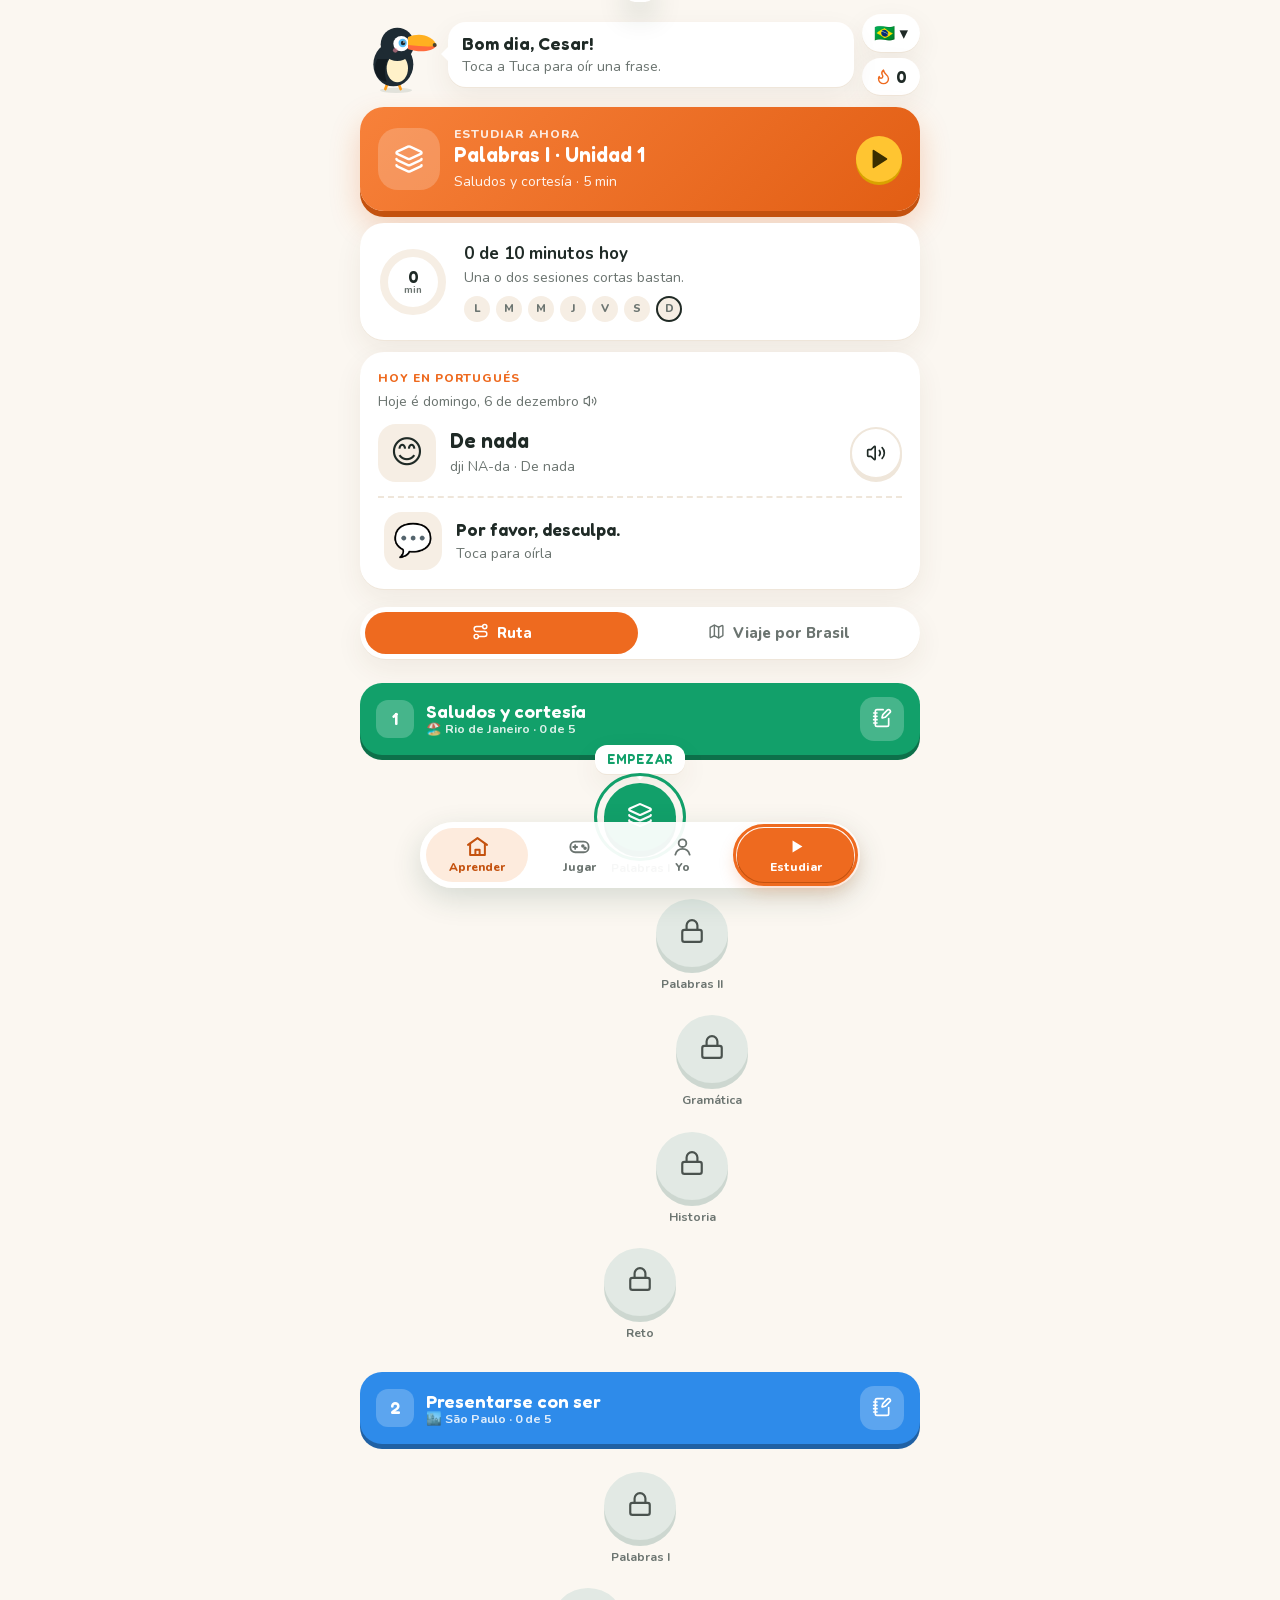
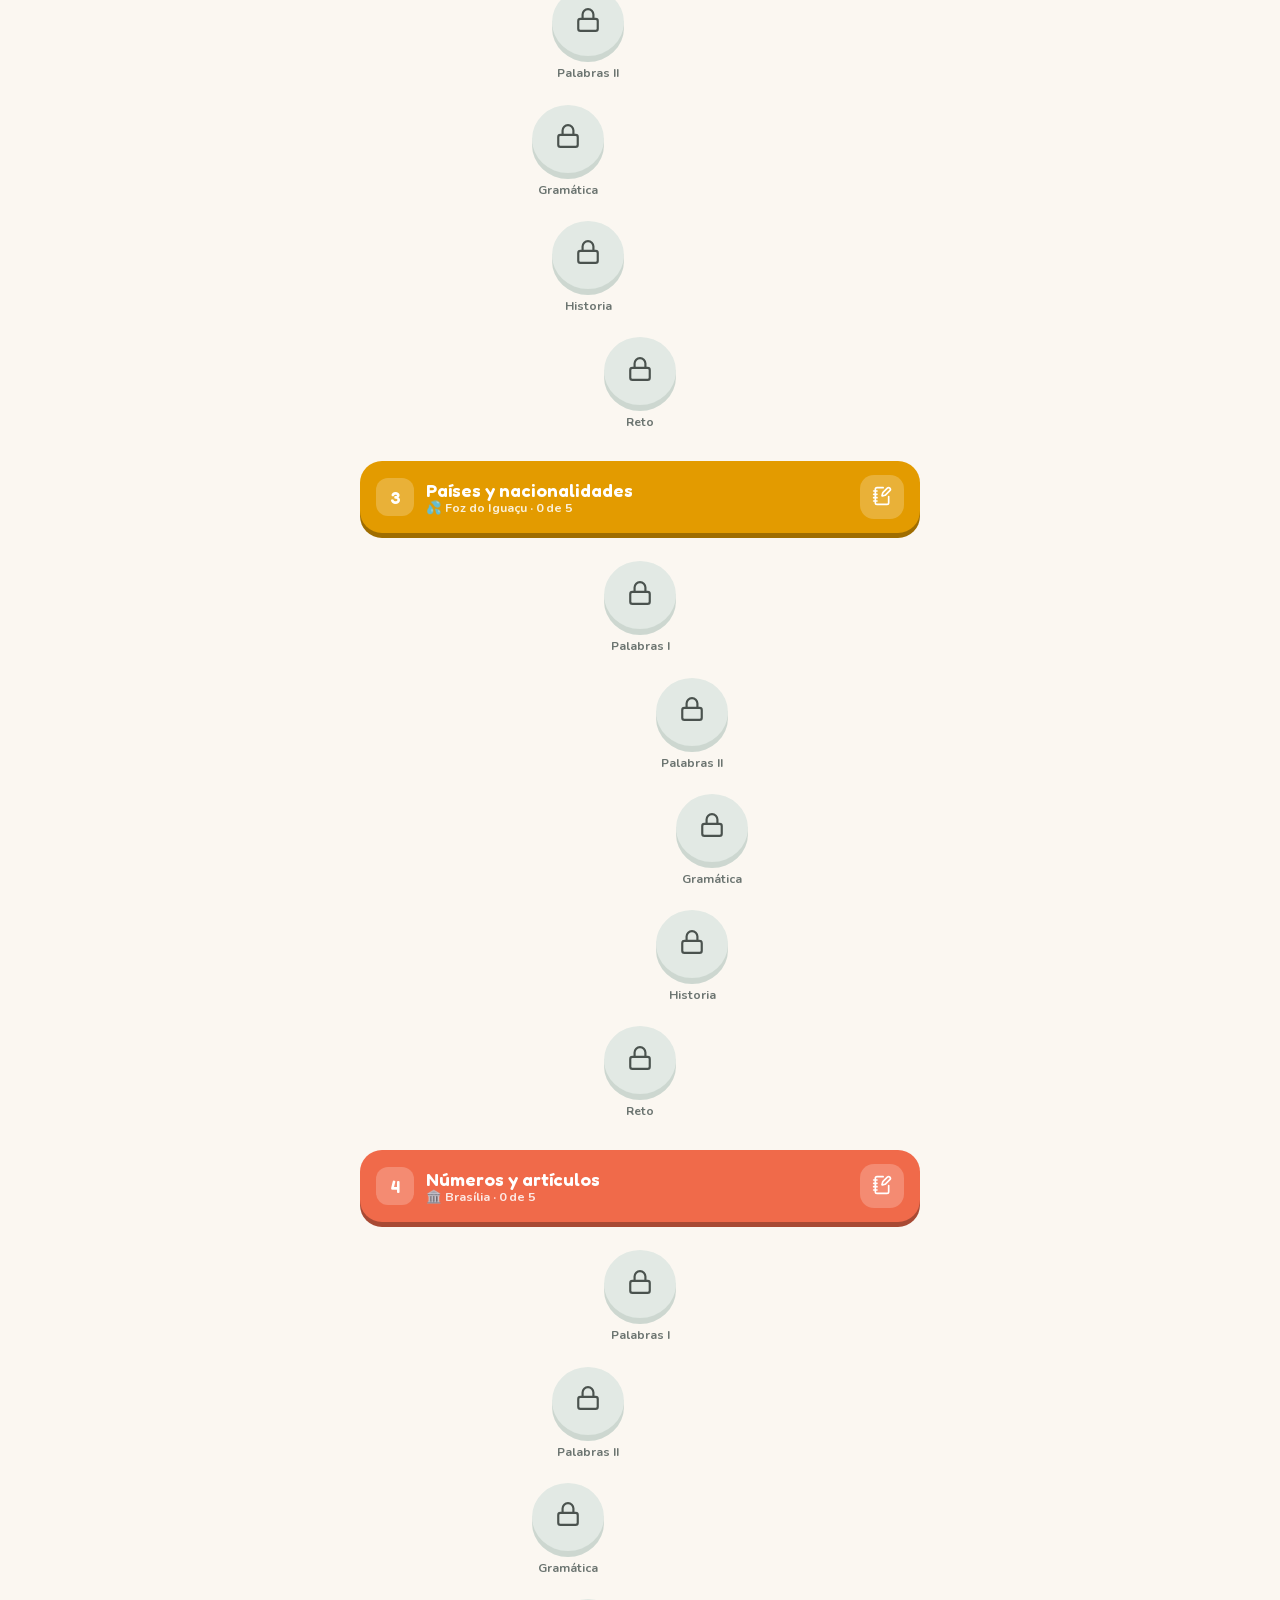
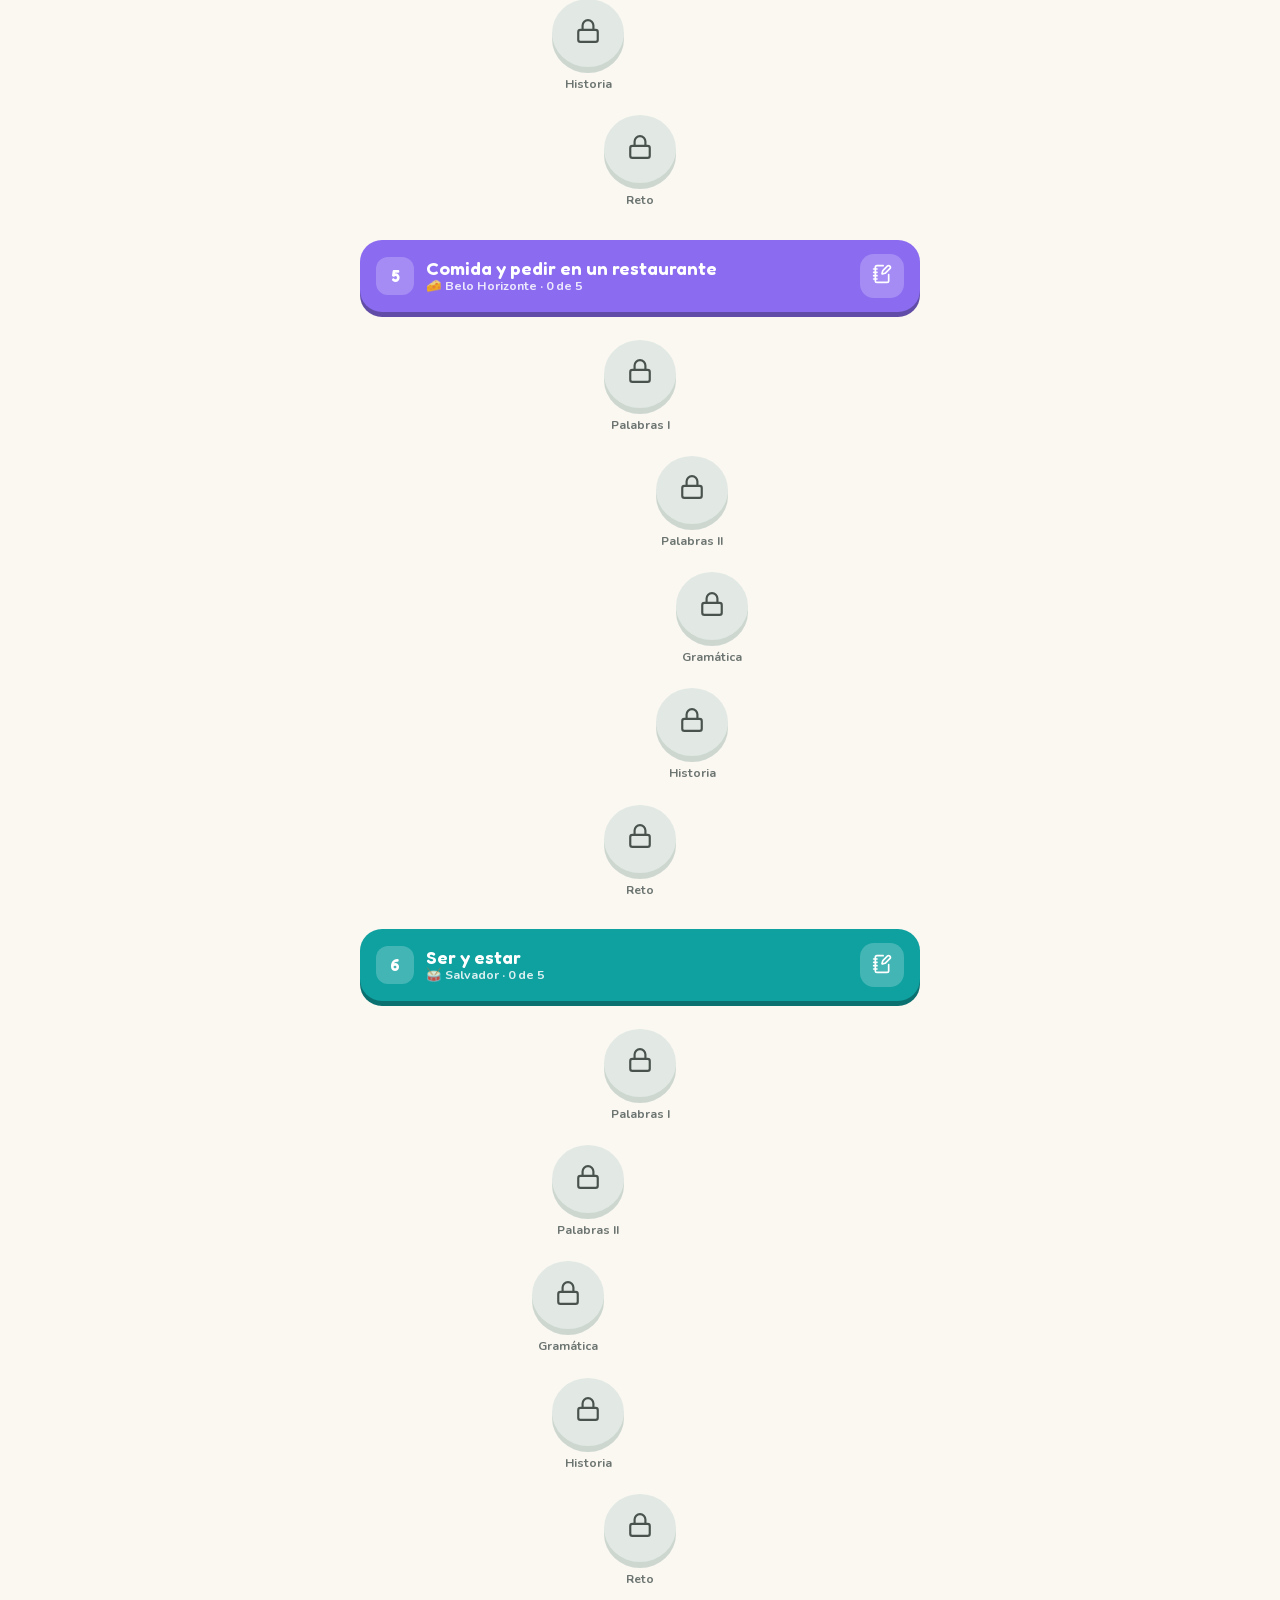
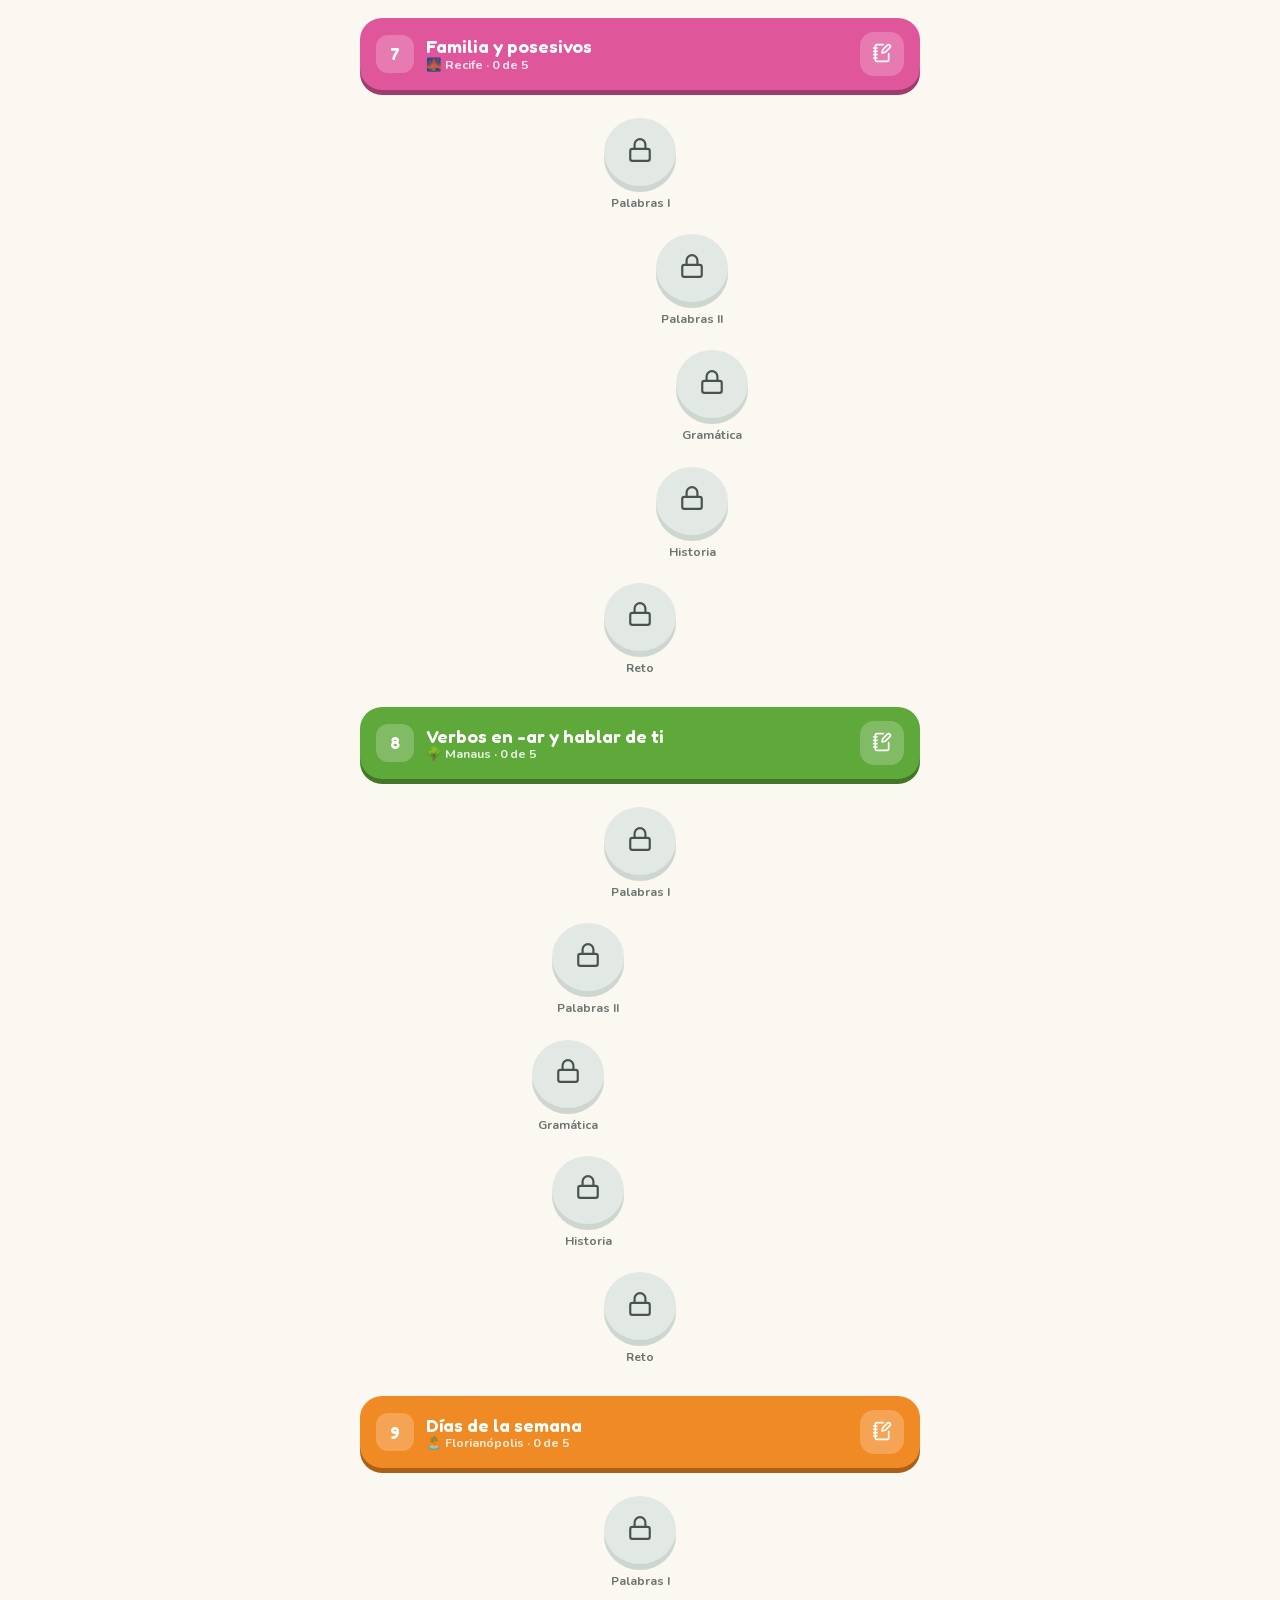
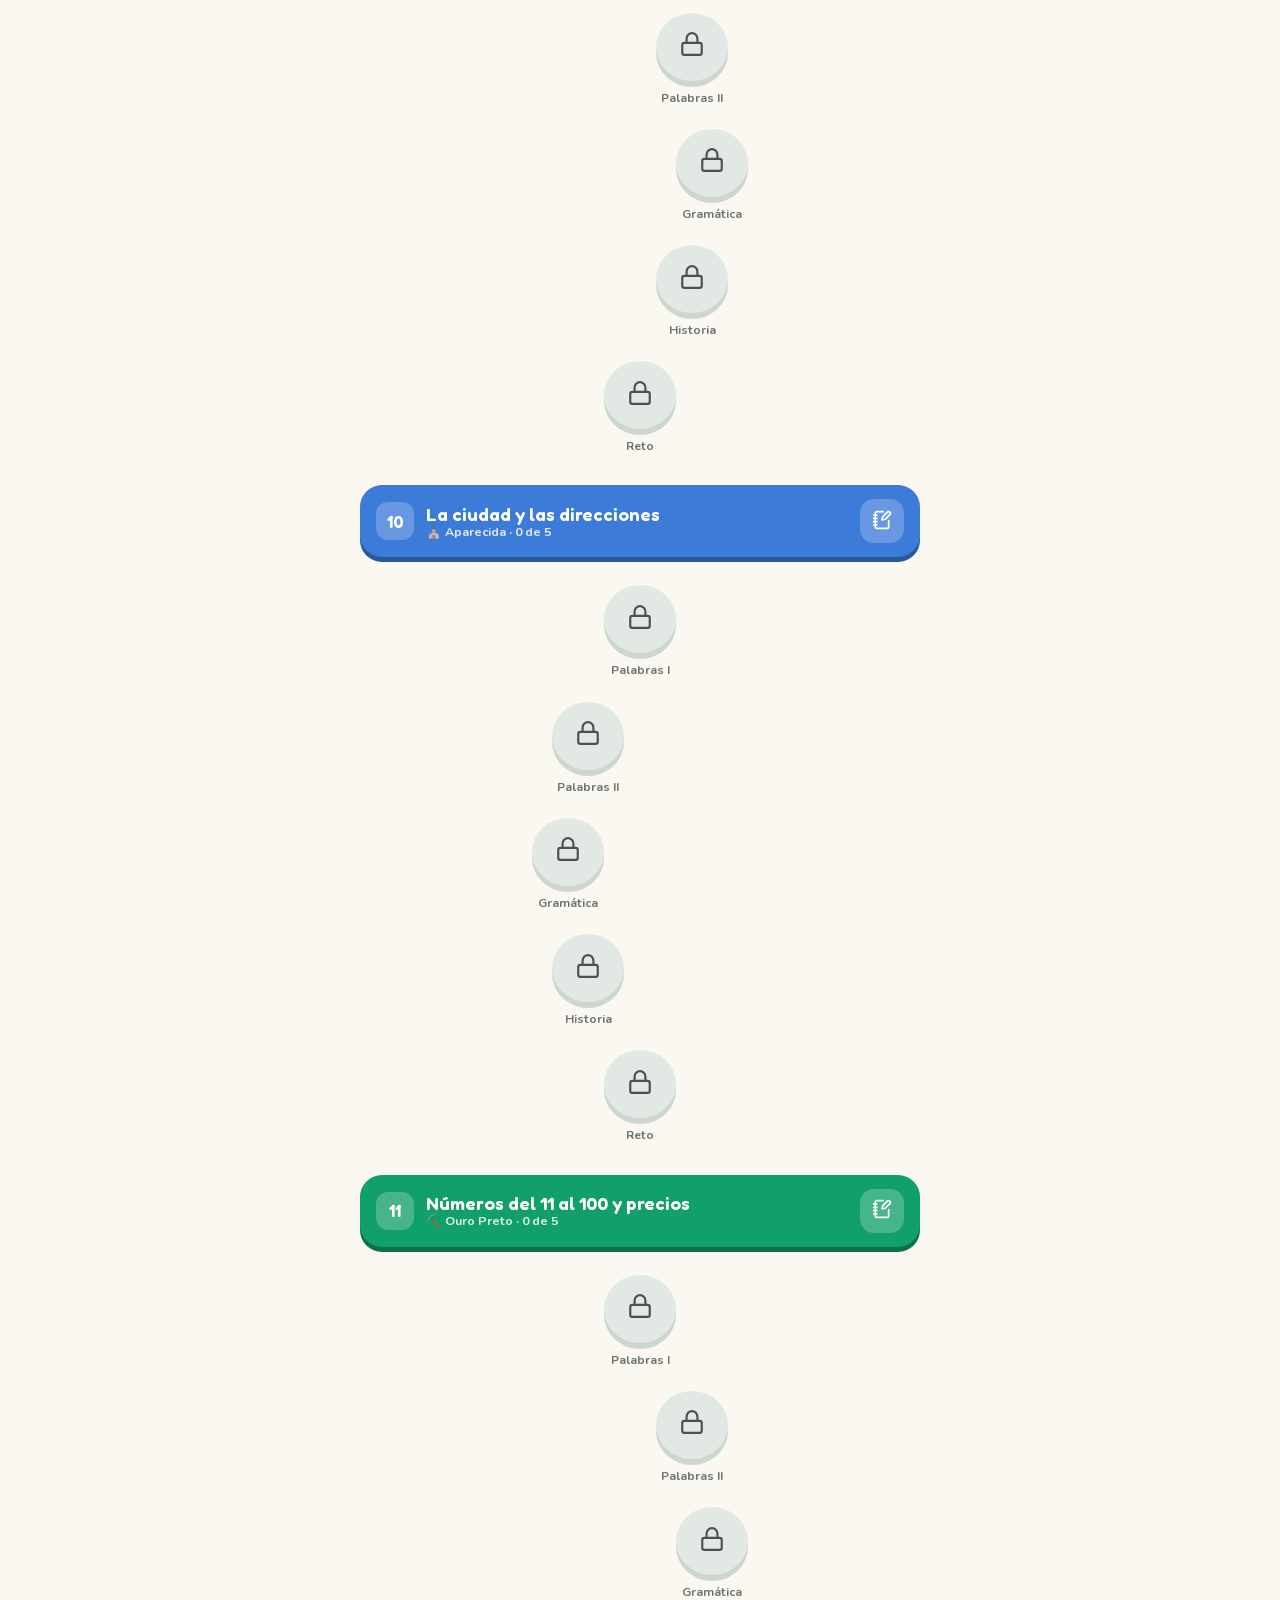
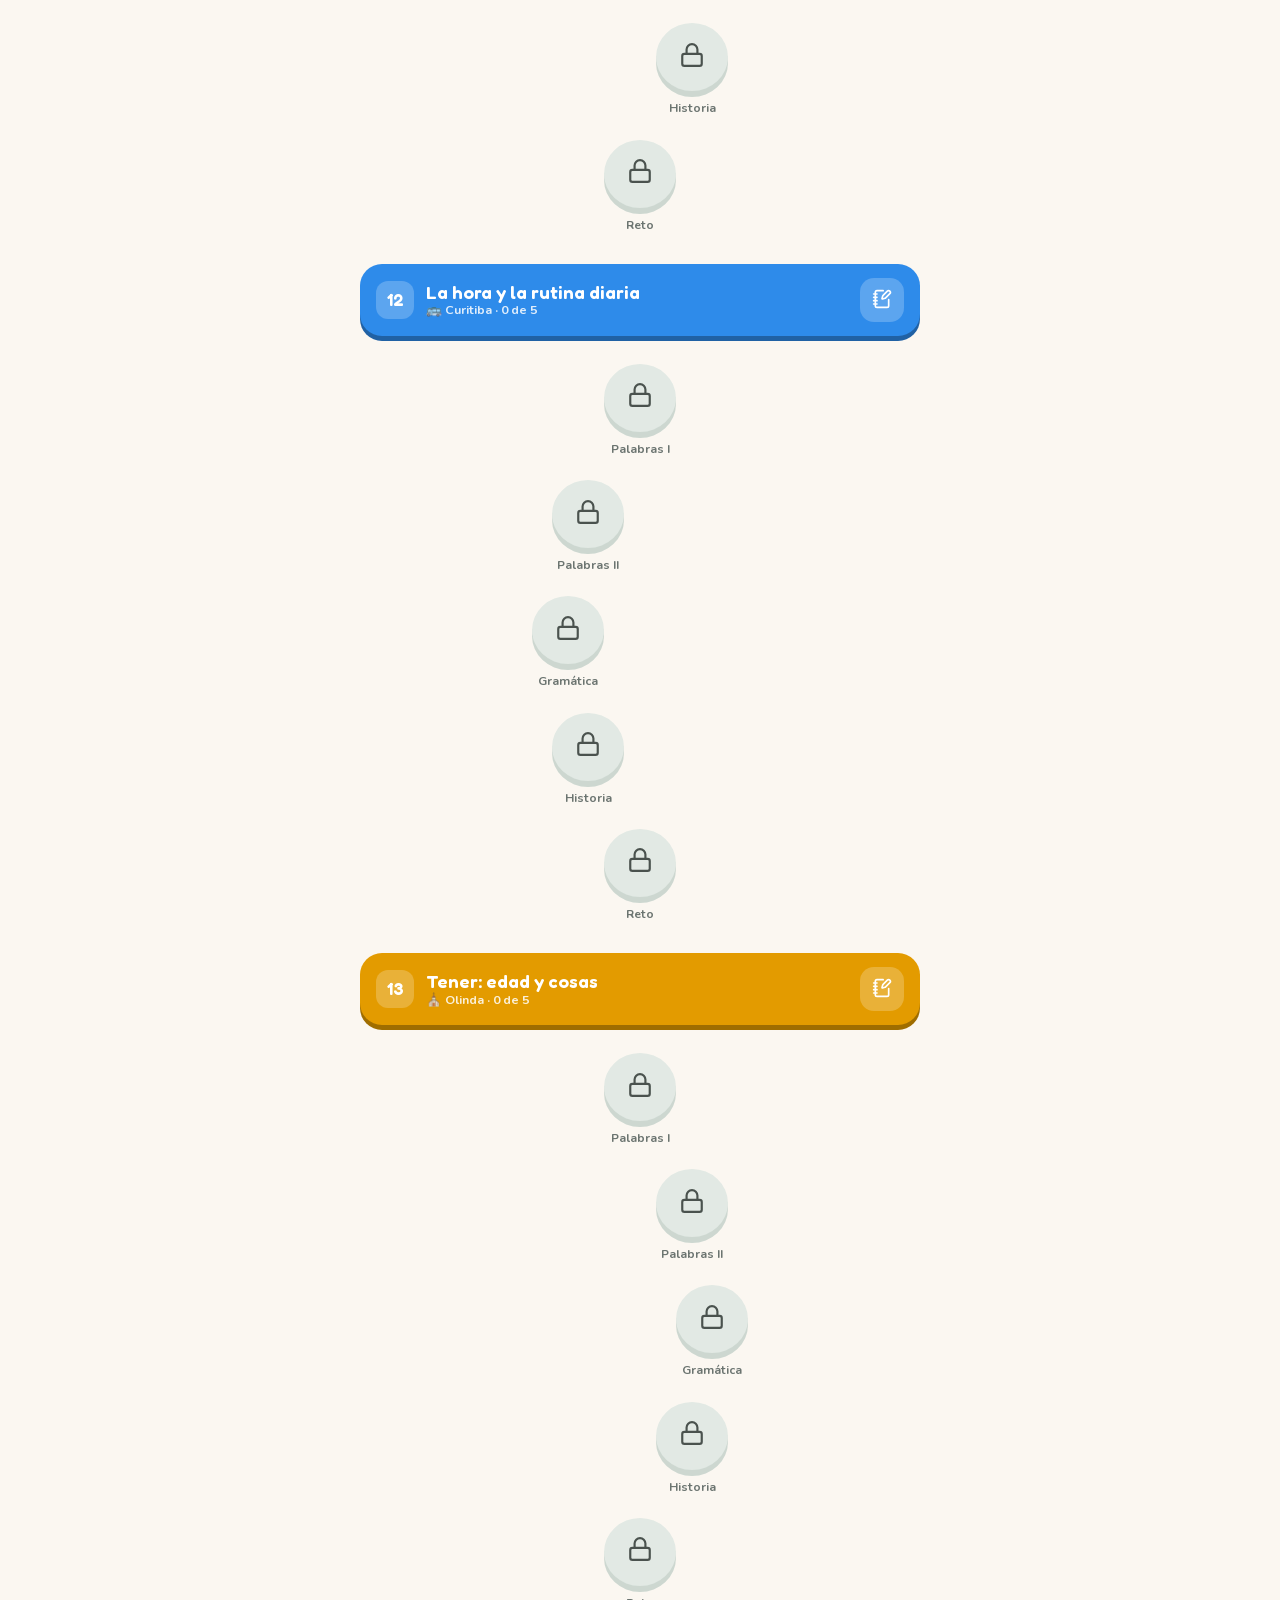
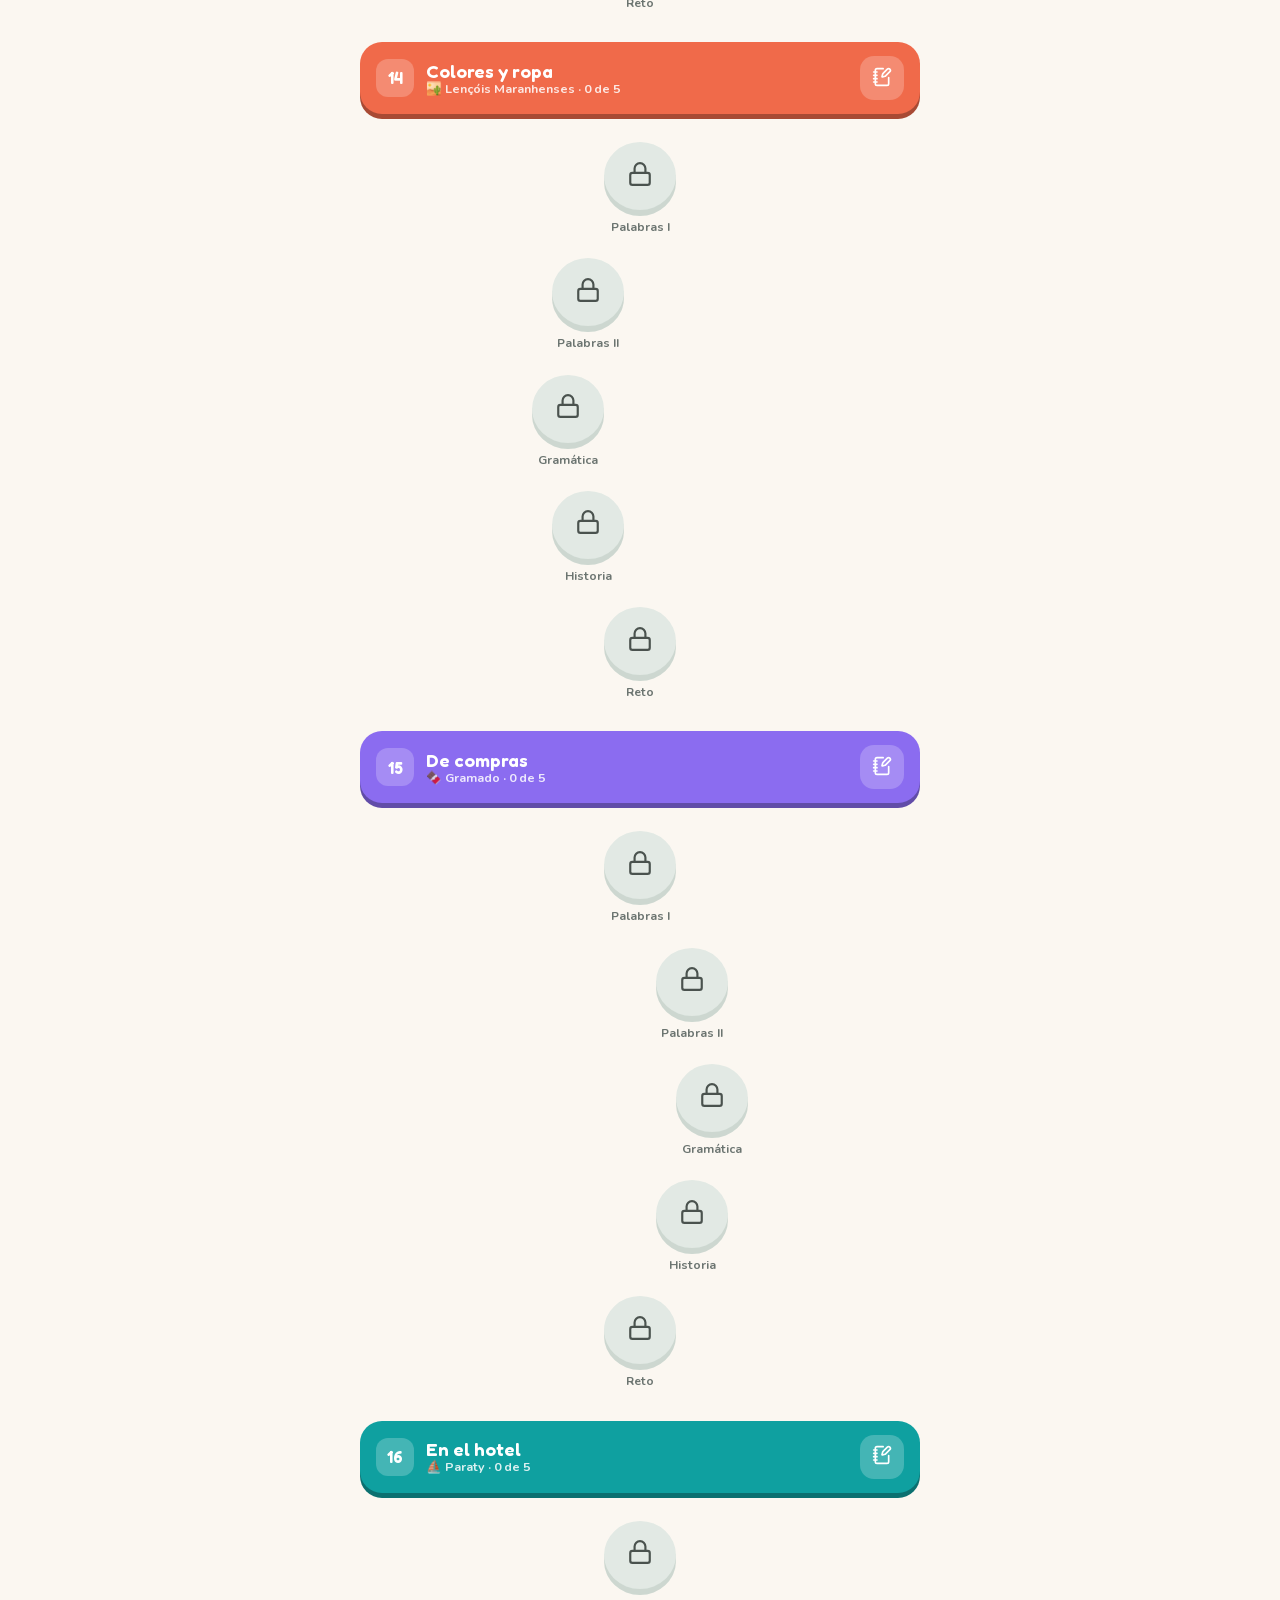
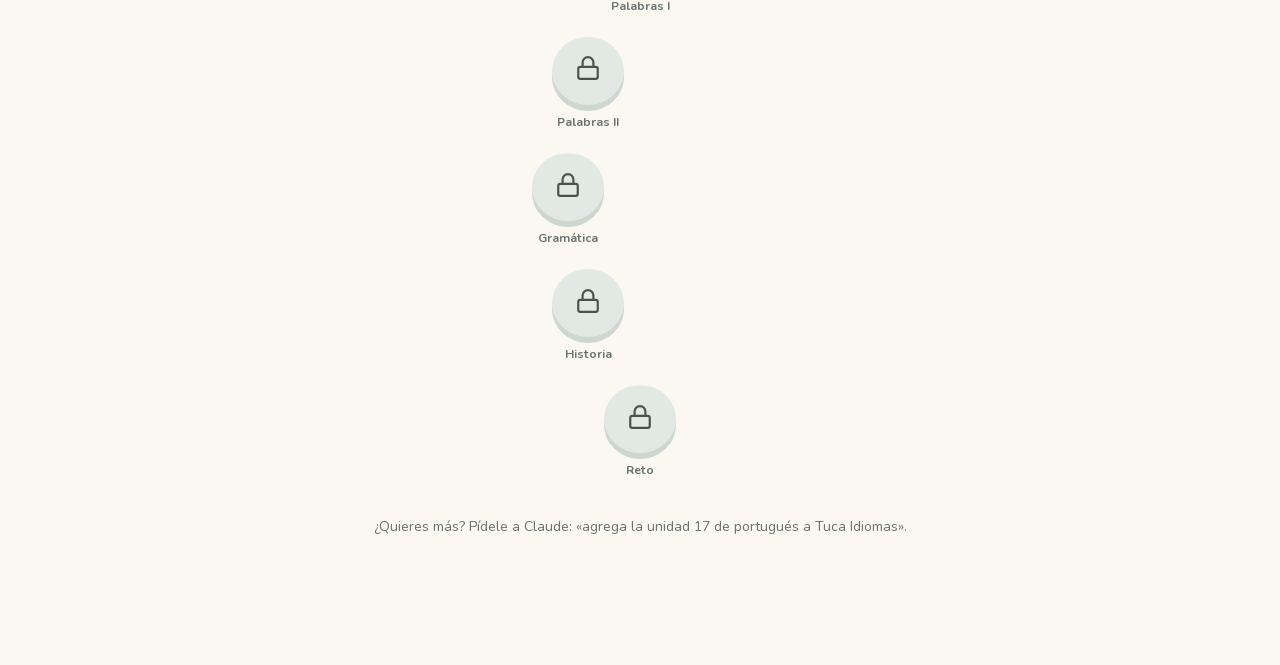
==== commit 4b820de7: "Unidades nuevas de pt" ====
--- a/index.html
+++ b/index.html
@@ -391,7 +391,7 @@
 <div id="sht" class="shb" hidden onclick="if(event.target===this)closeSheet()"><div class="sh" id="shc"></div></div>
 <div id="toast" role="status"></div>
 <script>
-const CURSOS={"pt":{"units":[{"t":"Saludos y cortesía","w":[["Olá","Hola","o-LÁ","👋"],["Oi","Hola (informal)","oi","🙋"],["Bom dia","Buenos días","bõ DJÍ-a","🌅"],["Boa tarde","Buenas tardes","BO-a TAR-dji","🌇"],["Boa noite","Buenas noches","BO-a NOI-tchi","🌙"],["Tchau","Chao","tchau","🚶"],["Obrigado","Gracias (lo dice un hombre)","o-bri-GA-du","🙏"],["Obrigada","Gracias (lo dice una mujer)","o-bri-GA-da","🙏"],["Por favor","Por favor","por fa-VOR","🤲"],["De nada","De nada","dji NA-da","😊"],["Tudo bem?","¿Todo bien?","TU-du bêin","👍"],["Desculpa","Perdón","dis-KUL-pa","😅"]],"g":{"h":"Cómo se escribe y cómo suena","b":["La d y la t antes de i suenan 'dj' y 'tch': dia = djía, noite = nóitchi. Por eso 'Bom dia' no suena como en español.","'ão' es un sonido nasal, algo entre 'aun' y 'on': não, pão. La nariz participa.","'nh' = ñ (filho = fílyu) y 'lh' suena como 'ly'. 'ç' = s, y la s entre vocales = z (casa = káza).","La r inicial o 'rr' es una j suave (como la h inglesa): rua = hrúa.","'Obrigado/obrigada' concuerda con quien habla, no con a quién se le habla: hombre dice obrigado, mujer dice obrigada."],"e":[["dia","djía"],["noite","nóitchi"],["filho","fílyu"],["não","náun"],["rua","hrúa"]],"q":[["¿Cómo suena la 'd' en 'dia'?",["Como la d española","Como 'dj'","Como 't'"],1],["Una mujer da las gracias. Dice:",["Obrigado","Obrigada","Obrigade"],1],["¿Qué letra suena como 'ñ'?",["lh","nh","ç"],1]]},"s":[["Bom dia!","¡Buenos días!"],["Boa tarde, tudo bem?","Buenas tardes, ¿todo bien?"],["Obrigada, tchau!","¡Gracias, chao!"],["Por favor, desculpa.","Por favor, perdón."],["Oi, boa noite!","Hola, ¡buenas noches!"],["Obrigado, de nada.","Gracias, de nada."]],"d":[["Ana","Oi, bom dia!","Hola, ¡buenos días!"],["Pedro","Bom dia, tudo bem?","Buenos días, ¿todo bien?"],["Ana","Tudo bem, obrigada!","Todo bien, ¡gracias!"],["Pedro","De nada. Tchau!","De nada. ¡Chao!"],["Ana","Tchau, boa tarde!","Chao, ¡buenas tardes!"]],"city":["Rio de Janeiro","🏖️",-43.2,-22.9,"El Cristo Redentor mira la ciudad desde el cerro del Corcovado desde 1931. A la gente de Río se le dice «carioca».",["Cidade Maravilhosa","Ciudad maravillosa"]]},{"t":"Presentarse con ser","w":[["Eu","Yo","éu","🙋‍♂️"],["Você","Tú / usted","vo-SÊ","🫵"],["Ele","Él","É-li","👨"],["Ela","Ella","É-la","👩"],["Nós","Nosotros","nós","👫"],["Eles","Ellos","É-lis","👥"],["Sou","Soy","sô","🪪"],["É","Es","é","🟰"],["Somos","Somos","SÔ-mus","🤝"],["Meu nome é","Mi nombre es","méu NÔ-mi é","📛"],["Prazer","Mucho gusto","pra-ZÉR","😄"],["De onde","De dónde","dji ÔN-dji","🗺️"]],"g":{"h":"El verbo ser (ser/soy/es)","b":["eu sou · você é · ele/ela é · nós somos · vocês/eles/elas são.","En portugués casi siempre se dice el pronombre. Motivo: 'você', 'ele' y 'ela' usan la misma forma 'é', y sin pronombre no sabrías quién es.","'Você' es el 'tú' normal de Brasil y se conjuga como 'ele': Você é brasileiro? (se conjuga igual que Ele é).","'Meu nome é…' = 'mi nombre es…'. Para preguntar: Qual é o seu nome?"],"e":[["Eu sou Ana.","Yo soy Ana."],["Você é de São Paulo?","¿Eres de São Paulo?"],["Nós somos amigos.","Somos amigos."],["Eles são brasileiros.","Ellos son brasileños."]],"q":[["¿Cómo se dice 'ellos son'?",["Eles é","Eles são","Eles sou"],1],["'Você é' significa…",["tú eres / usted es","yo soy","nosotros somos"],0],["¿Por qué se usa el pronombre 'eu', 'ele'?",["Porque es obligatorio por ley","Porque algunas formas se repiten","Porque suena mejor"],1]]},"s":[["Eu sou Ana.","Yo soy Ana."],["Meu nome é Pedro.","Mi nombre es Pedro."],["De onde você é?","¿De dónde eres?"],["Nós somos amigos.","Somos amigos."],["Ela é Maria.","Ella es María."],["Eles são de São Paulo.","Ellos son de São Paulo."]],"d":[["Ana","Oi! Meu nome é Ana.","¡Hola! Mi nombre es Ana."],["Pedro","Oi, Ana! Eu sou Pedro. Prazer!","¡Hola, Ana! Yo soy Pedro. ¡Mucho gusto!"],["Ana","Prazer! De onde você é?","¡Mucho gusto! ¿De dónde eres?"],["Pedro","Eu sou de São Paulo. E você?","Soy de São Paulo. ¿Y tú?"]],"city":["São Paulo","🏙️",-46.6,-23.5,"La ciudad más grande de Brasil. En su barrio Liberdade vive una de las comunidades japonesas más grandes fuera de Japón.",["Prazer, São Paulo!","¡Mucho gusto, São Paulo!"]]},{"t":"Países y nacionalidades","w":[["Brasil","Brasil","bra-ZIU","🇧🇷"],["Espanha","España","is-PÃ-nya","🇪🇸"],["México","México","MÉ-ksi-ku","🇲🇽"],["Colômbia","Colombia","ko-LÕN-bia","🇨🇴"],["Venezuela","Venezuela","ve-ne-ZUÉ-la","🇻🇪"],["brasileiro","brasileño","bra-zi-LÊI-ru","🇧🇷"],["brasileira","brasileña","bra-zi-LÊI-ra","🇧🇷"],["venezuelano","venezolano","ve-ne-zue-LÃ-nu","🇻🇪"],["venezuelana","venezolana","ve-ne-zue-LÃ-na","🇻🇪"],["espanhol","español","is-pa-NYÓU","🇪🇸"],["espanhola","española","is-pa-NYÓ-la","🇪🇸"],["Estados Unidos","Estados Unidos","is-TA-dus u-NI-dus","🇺🇸"]],"g":{"h":"Género de los adjetivos y 'do/da'","b":["Los adjetivos concuerdan con la persona: terminan en -o si es hombre y -a si es mujer (venezuelano → venezuelana).","Los terminados en consonante añaden -a: espanhol → espanhola. Pero 'brasileiro' hace brasileira.","Los países llevan artículo (o Brasil, a Venezuela). Por eso 'de + o' se une en 'do' y 'de + a' en 'da': Eu sou do Brasil, Eu sou da Venezuela.","Nacionalidades e idiomas se escriben en minúscula: brasileiro, espanhol."],"e":[["Eu sou da Venezuela.","Soy de Venezuela."],["Ele é do Brasil.","Él es de Brasil."],["Ela é espanhola.","Ella es española."],["Nós somos da Colômbia.","Somos de Colombia."]],"q":[["Una mujer dice 'soy venezolana':",["Eu sou venezuelano","Eu sou venezuelana","Eu sou venezuelane"],1],["'Soy de Colombia' en portugués:",["Eu sou de Colômbia","Eu sou da Colômbia","Eu sou do Colômbia"],1],["Para Brasil se dice:",["sou do Brasil","sou da Brasil","sou de o Brasil"],0]]},"s":[["Eu sou da Venezuela.","Soy de Venezuela."],["Ele é brasileiro.","Él es brasileño."],["Ela é brasileira.","Ella es brasileña."],["Eu sou do Brasil.","Soy de Brasil."],["Nós somos da Colômbia.","Somos de Colombia."],["Ela é espanhola.","Ella es española."]],"d":[["Ana","De onde você é?","¿De dónde eres?"],["Pedro","Eu sou da Venezuela. E você?","Soy de Venezuela. ¿Y tú?"],["Ana","Eu sou do Brasil. Sou brasileira.","Soy de Brasil. Soy brasileña."],["Pedro","Que legal!","¡Qué genial!"]],"city":["Foz do Iguaçu","💦",-54.6,-25.5,"Aquí están las Cataratas del Iguazú. Brasil, Argentina y Paraguay se encuentran en la Triple Frontera.",["Três países!","¡Tres países!"]]},{"t":"Números y artículos","w":[["Zero","Cero","ZÉ-ru","0️⃣"],["Um","Uno","ũm","1️⃣"],["Dois","Dos","doiss","2️⃣"],["Três","Tres","trêss","3️⃣"],["Quatro","Cuatro","KUA-tru","4️⃣"],["Cinco","Cinco","SĨ-ku","5️⃣"],["Seis","Seis","seiss","6️⃣"],["Sete","Siete","SÉ-tchi","7️⃣"],["Oito","Ocho","ÔI-tu","8️⃣"],["Nove","Nueve","NÓ-vi","9️⃣"],["Dez","Diez","dés","🔟"],["Uma","Una","Ú-ma","1️⃣"]],"g":{"h":"Artículos y los números que cambian de género","b":["Artículos definidos: o (el), a (la), os (los), as (las). Indefinidos: um (un), uma (una).","El 1 y el 2 cambian de género: um/uma, dois/duas. Los demás no: três, quatro…","El plural se forma con -s: o amigo → os amigos; a casa → as casas.","Para la hora: É uma hora, pero São duas horas (plural desde 2)."],"e":[["um amigo, uma amiga","un amigo, una amiga"],["dois amigos, duas amigas","dos amigos, dos amigas"],["São dez horas.","Son las diez."],["É uma hora.","Es la una."]],"q":[["Dos amigas:",["dois amigas","duas amigas","dos amigas"],1],["'Es la una':",["São uma hora","É uma hora","É um hora"],1],["Artículo plural de 'a casa':",["os casas","as casas","a casas"],1]]},"s":[["Um, dois, três.","Uno, dos, tres."],["Meu número é sete, oito, nove.","Mi número es siete, ocho, nueve."],["São dez horas.","Son las diez."],["É uma hora.","Es la una."],["Eu quero quatro, cinco, seis.","Quiero cuatro, cinco, seis."],["Zero, nove, oito.","Cero, nueve, ocho."]],"d":[["Ana","Qual é o seu número?","¿Cuál es tu número?"],["Pedro","É nove, oito, sete, seis.","Es nueve, ocho, siete, seis."],["Ana","Nove, oito, sete, seis. Obrigada!","Nueve, ocho, siete, seis. ¡Gracias!"],["Pedro","De nada!","¡De nada!"]],"city":["Brasília","🏛️",-47.9,-15.8,"Capital de Brasil desde 1960. Se planificó desde cero y, vista desde el aire, su plano recuerda a un avión.",["Capital Federal","Capital federal"]]},{"t":"Comida y pedir en un restaurante","w":[["Água","Agua","A-gua","💧"],["Café","Café","ka-FÉ","☕"],["Pão","Pan","páun","🍞"],["Leite","Leche","LÊI-tchi","🥛"],["Arroz","Arroz","a-HÓSS","🍚"],["Feijão","Frijoles","fei-ZHÁUN","🫘"],["Queijo","Queso","KÊI-zhu","🧀"],["Quero","Quiero","KÉ-ru","🙋"],["Gostaria","Quisiera","gos-ta-RI-a","🤵"],["Com","Con","kõ","➕"],["Sem","Sin","sẽi","➖"],["A conta","La cuenta","a KÕN-ta","🧾"]],"g":{"h":"Pedir con cortesía: querer y gostaria","b":["querer: eu quero · você quer · nós queremos. 'Eu quero água' es directo, como 'quiero agua'.","Más cortés: Eu gostaria de + algo (quisiera…). Se añade siempre 'de': Eu gostaria de um café.","com = con, sem = sin: café com leite, café sem leite.","Por favor al final suaviza todo: A conta, por favor.","La 'j' de queijo/feijão suena como la 'zh' francesa, no como la j española."],"e":[["Eu quero água.","Quiero agua."],["Eu gostaria de um café, por favor.","Quisiera un café, por favor."],["Pão com queijo.","Pan con queso."],["Café sem leite.","Café sin leche."]],"q":[["Forma más cortés de pedir:",["Eu quero café","Eu gostaria de um café","Café!"],1],["'Sin leche':",["com leite","sem leite","sin leite"],1],["'Gostaria' va seguido de:",["de","a","con"],0]]},"s":[["Eu quero água.","Quiero agua."],["Eu gostaria de um café, por favor.","Quisiera un café, por favor."],["Pão com queijo.","Pan con queso."],["Café sem leite.","Café sin leche."],["A conta, por favor.","La cuenta, por favor."],["Arroz e feijão.","Arroz y frijoles."]],"d":[["Garçom","Boa tarde! O que você gostaria?","¡Buenas tardes! ¿Qué le gustaría?"],["Ana","Eu gostaria de um café com leite, por favor.","Quisiera un café con leche, por favor."],["Garçom","Mais alguma coisa?","¿Algo más?"],["Ana","Um pão com queijo. A conta, por favor.","Un pan con queso. La cuenta, por favor."]],"city":["Belo Horizonte","🧀",-43.9,-19.9,"Capital de Minas Gerais, tierra del pão de queijo y de la comida mineira.",["Um pão de queijo, por favor!","¡Un pan de queso, por favor!"]]},{"t":"Ser y estar","w":[["Estou","Estoy","is-TÔU","📍"],["Está","Está / estás","is-TÁ","📌"],["Estamos","Estamos","is-TÃ-mus","👬"],["Bem","Bien","bêin","😌"],["Mal","Mal","mau","🤒"],["Cansado","Cansado","kan-SA-du","😴"],["Feliz","Feliz","fe-LÍSS","😁"],["Aqui","Aquí","a-KI","👇"],["Ali","Allí","a-LI","👉"],["Em casa","En casa","êin KA-za","🏠"],["Muito","Muy / mucho","MUĨ-tu","💯"],["Hoje","Hoy","Ô-zhi","📅"]],"g":{"h":"Ser = quién soy, estar = cómo y dónde estoy","b":["SER para identidad y rasgos que definen: Eu sou venezuelana, Ele é professor.","ESTAR para estados temporales y para ubicación: Eu estou cansado, Ela está em casa.","estar: eu estou · você/ele/ela está · nós estamos · vocês/eles estão.","En portugués 'muito' sirve para 'muy' y para 'mucho': muito cansado, muito café.","Saludo típico: Como você está? Estou bem, obrigado."],"e":[["Eu estou bem.","Estoy bien."],["Ela está em casa.","Ella está en casa."],["Hoje eu estou muito cansada.","Hoy estoy muy cansada."],["Nós estamos aqui.","Estamos aquí."]],"q":[["'Estoy en casa':",["Eu sou em casa","Eu estou em casa","Eu está em casa"],1],["'Soy venezolana' (origen) usa:",["sou","estou"],0],["'Estamos' es la forma de:",["nós","eles","você"],0]]},"s":[["Eu estou bem, obrigado.","Estoy bien, gracias."],["Como você está?","¿Cómo estás?"],["Hoje eu estou muito cansada.","Hoy estoy muy cansada."],["Ela está feliz.","Ella está feliz."],["Nós estamos aqui.","Estamos aquí."],["Ele está em casa.","Él está en casa."]],"d":[["Ana","Oi, tudo bem?","Hola, ¿todo bien?"],["Pedro","Tudo bem! Onde você está?","¡Todo bien! ¿Dónde estás?"],["Ana","Estou em casa. E você?","Estoy en casa. ¿Y tú?"],["Pedro","Estou aqui. Estou muito cansado hoje.","Estoy aquí. Estoy muy cansado hoy."]],"city":["Salvador","🥁",-38.5,-13,"Fue la primera capital de Brasil (1549–1763). Su centro histórico, el Pelourinho, es Patrimonio de la Humanidad.",["Estou feliz aqui!","¡Estoy feliz aquí!"]]},{"t":"Familia y posesivos","w":[["Família","Familia","fa-MÍ-lia","👨‍👩‍👧"],["Mãe","Madre","mãi","👩‍🍼"],["Pai","Padre","pai","👨‍👧"],["Irmão","Hermano","ir-MÃUN","👦"],["Irmã","Hermana","ir-MÃ","👧"],["Filho","Hijo","FÍ-lyu","👶"],["Filha","Hija","FÍ-lya","🧒"],["Amigo","Amigo","a-MI-gu","🧑‍🤝‍🧑"],["Amiga","Amiga","a-MI-ga","👭"],["Meu","Mi (masculino)","méu","☝️"],["Minha","Mi (femenino)","MI-nya","💁‍♀️"],["Seu","Tu / su","séu","👉"]],"g":{"h":"Posesivos: concuerdan con lo poseído","b":["meu/minha (mi), seu/sua (tu, su), nosso/nossa (nuestro). Cambian según la cosa poseída, no según el poseedor: meu pai, minha mãe.","Plural: meus pais, minhas irmãs. Ojo: irmão → irmãos.","En Brasil se suele poner el artículo: a minha família, o meu pai (es opcional).","'Seu/sua' puede ser 'tu' o 'su'. Para aclarar se usa dele/dela: a casa dele = la casa de él.","'Pais' significa 'padres' (mamá y papá), no 'país' (país es país)."],"e":[["meu pai, minha mãe","mi padre, mi madre"],["meus irmãos, minhas irmãs","mis hermanos, mis hermanas"],["Ela é minha irmã.","Ella es mi hermana."],["a casa dele","la casa de él"]],"q":[["'Mi madre':",["meu mãe","minha mãe","meus mãe"],1],["Plural de 'irmão':",["irmãos","irmões","irmãs"],0],["Los posesivos concuerdan con:",["quien posee","lo poseído","el verbo"],1]]},"s":[["Esta é a minha família.","Esta es mi familia."],["Meu pai é brasileiro.","Mi padre es brasileño."],["Minha mãe está em casa.","Mi madre está en casa."],["Ela é minha irmã.","Ella es mi hermana."],["Ele é meu amigo.","Él es mi amigo."],["Meu filho está feliz.","Mi hijo está feliz."]],"d":[["Ana","Esta é a minha família.","Esta es mi familia."],["Pedro","Que legal! Quem é ele?","¡Qué genial! ¿Quién es él?"],["Ana","Ele é meu pai. E ela é minha mãe.","Él es mi padre. Y ella es mi madre."],["Pedro","E ela?","¿Y ella?"],["Ana","Ela é minha irmã.","Ella es mi hermana."]],"city":["Recife","🌉",-34.9,-8.05,"La llaman «la Venecia brasileña» por sus ríos y puentes. Es la cuna del frevo, un baile de carnaval.",["Minha família é daqui.","Mi familia es de aquí."]]},{"t":"Verbos en -ar y hablar de ti","w":[["Falar","Hablar","fa-LAR","🗣️"],["Morar","Vivir (residir)","mo-RAR","🏡"],["Trabalhar","Trabajar","tra-ba-LYAR","💼"],["Estudar","Estudiar","is-tu-DAR","📚"],["Gostar","Gustar","gos-TAR","❤️"],["Português","Portugués","por-tu-GUÊS","🇧🇷"],["Inglês","Inglés","ĩn-GLÊS","🇬🇧"],["Cidade","Ciudad","si-DA-dji","🏙️"],["Também","También","tam-BÊIN","🔁"],["Não","No","náun","🚫"],["Um pouco","Un poco","ũm PÔ-ku","🤏"],["Devagar","Despacio","dji-va-GAR","🐢"]],"g":{"h":"Presente de los verbos regulares en -ar","b":["falar: eu falo · você/ele/ela fala · nós falamos · vocês/eles falam. Quita -ar y pon -o, -a, -amos, -am.","Mismo patrón: morar (moro), trabalhar (trabalho), estudar (estudo).","'Morar' es el verbo para vivir en un lugar. 'Viver' es vivir la vida.","'Gostar' siempre pide 'de': Eu gosto de café. Sin 'de' suena incorrecto.","La negación va antes del verbo: Eu não falo inglês. Para pedir: Fale devagar, por favor."],"e":[["Eu falo português.","Hablo portugués."],["Ela trabalha aqui.","Ella trabaja aquí."],["Eu gosto de café.","Me gusta el café."],["Eu não falo inglês.","No hablo inglés."]],"q":[["'Yo hablo':",["Eu falo","Eu fala","Eu falar"],0],["'Me gusta el café':",["Eu gosto café","Eu gosto de café","Eu gosta de café"],1],["Para decir 'vivo en São Paulo' se usa:",["morar","viver","ficar"],0]]},"s":[["Eu falo um pouco de português.","Hablo un poco de portugués."],["Eu moro em São Paulo.","Vivo en São Paulo."],["Ela trabalha aqui.","Ella trabaja aquí."],["Nós estudamos português.","Estudiamos portugués."],["Eu não falo inglês.","No hablo inglés."],["Fale devagar, por favor.","Hable despacio, por favor."]],"d":[["Ana","Você fala inglês?","¿Hablas inglés?"],["Pedro","Não, eu falo um pouco de português.","No, hablo un poco de portugués."],["Ana","Eu também estudo português!","¡Yo también estudio portugués!"],["Pedro","Fale devagar, por favor.","Hable despacio, por favor."]],"city":["Manaus","🌳",-60,-3.1,"En plena Amazonía. Cerca de la ciudad, el río Negro y el Solimões corren juntos kilómetros sin mezclarse: el Encontro das Águas.",["Eu moro na Amazônia.","Vivo en la Amazonía."]]},{"t":"Días de la semana","w":[["Segunda-feira","Lunes","se-GŨN-da FÊI-ra","📅"],["Terça-feira","Martes","TÊR-sa FÊI-ra","📅"],["Quarta-feira","Miércoles","KUAR-ta FÊI-ra","📅"],["Quinta-feira","Jueves","KĨN-ta FÊI-ra","📅"],["Sexta-feira","Viernes","SÊIS-ta FÊI-ra","🎊"],["Sábado","Sábado","SA-ba-du","🎉"],["Domingo","Domingo","do-MĨN-gu","⛪"],["Amanhã","Mañana (día siguiente)","a-ma-NYÃ","⏭️"],["Ontem","Ayer","ÔN-têin","⏮️"],["Semana","Semana","se-MÃ-na","🗓️"],["Agora","Ahora","a-GÓ-ra","⏰"],["Sempre","Siempre","SẼM-pri","♾️"]],"g":{"h":"Días de la semana y 'na/no'","b":["De lunes a viernes lleva -feira ('feria'). Sábado y domingo no. Se pueden acortar: segunda, terça, quarta…","Los días se escriben en minúscula: segunda-feira, sábado.","'Na segunda' = en el lunes. Es em + a = na, porque 'segunda-feira' es femenino. Sábado y domingo son masculinos: no sábado, no domingo.","'Amanhã' es 'mañana' como día siguiente. 'Manhã' sin a es 'la mañana' (parte del día).","Despedida útil: Até amanhã! (hasta mañana)."],"e":[["Hoje é sábado.","Hoy es sábado."],["Amanhã é domingo.","Mañana es domingo."],["Eu trabalho na segunda.","Trabajo el lunes."],["Até amanhã!","¡Hasta mañana!"]],"q":[["¿Cómo se escribe bien?",["Segunda-Feira","segunda-feira","Segunda feira"],1],["'Sábado' lleva -feira:",["Sí","No"],1],["'En el sábado' (Brasil):",["na sábado","no sábado","em o sábado"],1]]},"s":[["Hoje é sábado.","Hoy es sábado."],["Amanhã é domingo.","Mañana es domingo."],["Eu trabalho na segunda-feira.","Trabajo el lunes."],["Agora eu estou aqui.","Ahora estoy aquí."],["Até amanhã!","¡Hasta mañana!"],["Eu sempre estudo na quarta-feira.","Siempre estudio los miércoles."]],"d":[["Ana","Que dia é hoje?","¿Qué día es hoy?"],["Pedro","Hoje é quarta-feira.","Hoy es miércoles."],["Ana","E amanhã?","¿Y mañana?"],["Pedro","Amanhã é quinta-feira.","Mañana es jueves."],["Ana","Até amanhã!","¡Hasta mañana!"]],"city":["Florianópolis","🏝️",-48.5,-27.6,"Casi toda la ciudad está en una isla con decenas de playas. A su gente se le dice «manezinho».",["Sábado é dia de praia!","¡El sábado es día de playa!"]]},{"t":"La ciudad y las direcciones","w":[["Onde fica","¿Dónde queda?","ÔN-dji FI-ka","📍"],["À direita","A la derecha","a dji-RÊI-ta","➡️"],["À esquerda","A la izquierda","a is-KÊR-da","⬅️"],["Em frente","Adelante / enfrente","êin FRẼN-tchi","⬆️"],["Perto","Cerca","PÉR-tu","🤏"],["Longe","Lejos","LÕN-zhi","🔭"],["Rua","Calle","HÚ-a","🛣️"],["Banco","Banco","BÃN-ku","🏦"],["Farmácia","Farmacia","far-MA-sia","💊"],["Aeroporto","Aeropuerto","a-e-ro-PÔR-tu","✈️"],["Vire","Gire","VI-ri","↪️"],["Siga","Siga","SI-ga","🚶‍♂️"]],"g":{"h":"Contracciones y el acento de 'à'","b":["Las preposiciones se funden con el artículo: de+o = do, de+a = da, em+o = no, em+a = na.","El acento grave en 'à direita' marca que se fundieron la preposición 'a' y el artículo 'a' (a + a = à). Por eso es à direita y à esquerda.","'Ficar' en Brasil también indica ubicación de lugares fijos: Onde fica o banco? (¿Dónde queda el banco?).","Las instrucciones usan el imperativo: Siga em frente. Vire à direita.","'Com licença' = con permiso, para llamar la atención de forma cortés."],"e":[["Onde fica o banco?","¿Dónde queda el banco?"],["A farmácia fica perto.","La farmacia queda cerca."],["Vire à esquerda.","Gire a la izquierda."],["Siga em frente.","Siga adelante."]],"q":[["¿Por qué 'à direita' lleva acento?",["Se funden a + a","Es plural","No hay razón"],0],["'La farmacia queda cerca':",["A farmácia fica perto.","A farmácia fica longe.","A farmácia é perto."],0],["em + o =",["no","na","do"],0]]},"s":[["Onde fica o banco?","¿Dónde queda el banco?"],["O banco fica perto.","El banco queda cerca."],["A farmácia fica à direita.","La farmacia queda a la derecha."],["O aeroporto fica longe.","El aeropuerto queda lejos."],["Siga em frente.","Siga adelante."],["Vire à esquerda na rua.","Gire a la izquierda en la calle."]],"d":[["Ana","Com licença, onde fica a farmácia?","Con permiso, ¿dónde queda la farmacia?"],["Pedro","Fica perto. Siga em frente.","Queda cerca. Siga adelante."],["Pedro","Depois, vire à direita.","Después, gire a la derecha."],["Ana","Obrigada!","¡Gracias!"],["Pedro","De nada!","¡De nada!"]],"city":["Aparecida","⛪",-45.2,-22.85,"Aquí está el Santuario de Nossa Senhora Aparecida, patrona de Brasil. Su imagen la encontraron unos pescadores en el río Paraíba en 1717.",["Nossa Senhora Aparecida, rogai por nós.","Nuestra Señora Aparecida, ruega por nosotros."]]},{"t":"Números del 11 al 100 y precios","w":[["Onze","Once","ÔN-zi","⚽"],["Doze","Doce","DÔ-zi","🥚"],["Quinze","Quince","KĨN-zi","🎂"],["Vinte","Veinte","VĨN-tchi","🔢"],["Trinta","Treinta","TRĨN-ta","📅"],["Quarenta","Cuarenta","kua-RÊN-ta","🌡️"],["Cinquenta","Cincuenta","sin-KUÊN-ta","🎯"],["Cem","Cien","SẼIN","💯"],["Quanto custa?","¿Cuánto cuesta?","KUÃN-tu KUS-ta","🏷️"],["Real","Real (moneda de Brasil)","he-ÁU","💵"],["Caro","Caro","KÁ-ru","💎"],["Barato","Barato","ba-RÁ-tu","🛍️"]],"g":{"h":"Números compuestos y preguntar el precio","b":["Del 21 al 99 se unen decenas y unidades con 'e', como en español 'y': vinte e um (21), trinta e cinco (35).","100 es 'cem'. Desde 101 se dice 'cento': cento e um (101), cento e vinte (120).","Para preguntar el precio: Quanto custa? (una cosa) o Quanto é? (¿cuánto es?).","La moneda es el real; su plural es 'reais': um real, dois reais, vinte reais.","El precio R$ 12,50 se lee 'doze reais e cinquenta centavos': Brasil usa coma para los decimales."],"e":[["Quanto custa o café?","¿Cuánto cuesta el café?"],["Custa vinte e cinco reais.","Cuesta veinticinco reales."],["São quarenta e oito reais.","Son cuarenta y ocho reales."],["É muito caro!","¡Es muy caro!"]],"q":[["45 en portugués:",["quarenta e cinco","quarenta cinco","quatrocentos e cinco"],0],["El plural de 'real' es:",["reais","reales","reals"],0],["100 en portugués:",["cem","cento e","sem"],0]]},"s":[["Quanto custa o queijo?","¿Cuánto cuesta el queso?"],["Custa trinta reais.","Cuesta treinta reales."],["O pão é barato.","El pan es barato."],["É muito caro!","¡Es muy caro!"],["A conta é cinquenta reais.","La cuenta es cincuenta reales."],["Quanto é?","¿Cuánto es?"]],"d":[["Ana","Quanto custa um café com leite?","¿Cuánto cuesta un café con leche?"],["Garçom","Custa oito reais.","Cuesta ocho reales."],["Ana","E o pão de queijo?","¿Y el pan de queso?"],["Garçom","Doze reais.","Doce reales."],["Ana","Não é caro. Quero os dois, por favor.","No es caro. Quiero los dos, por favor."],["Garçom","São vinte reais.","Son veinte reales."]],"city":["Ouro Preto","⛏️",-43.5,-20.39,"Fue el primer lugar de Brasil declarado Patrimonio Mundial por la UNESCO, en 1980. En el siglo XVIII fue el corazón de la fiebre del oro de Minas Gerais.",["Quanto custa a entrada da igreja?","¿Cuánto cuesta la entrada de la iglesia?"]]},{"t":"La hora y la rutina diaria","w":[["Que horas são?","¿Qué hora es?","ki Ô-ras SÃU","⌚"],["Hora","Hora","Ô-ra","🕐"],["Meio-dia","Mediodía","MÊI-u DJÍ-a","🌞"],["Meia-noite","Medianoche","MÊI-a NÔI-tchi","🕛"],["De manhã","Por la mañana","dji ma-NHÃ","🌅"],["À tarde","Por la tarde","a TÁR-dji","🌇"],["À noite","Por la noche","a NÔI-tchi","🌃"],["Acordar","Despertarse","a-kor-DÁR","⏰"],["Tomar café da manhã","Desayunar","to-MÁR ka-FÉ da ma-NHÃ","🥐"],["Almoçar","Almorzar","al-mo-SÁR","🍽️"],["Jantar","Cenar","zhan-TÁR","🍝"],["Dormir","Dormir","dor-MÍR","😴"]],"g":{"h":"Decir la hora y hablar de tu día","b":["Para la hora se usa 'ser': É uma hora (1:00), pero São duas horas, São três horas (plural).","También: É meio-dia (12:00 del día) y É meia-noite (12:00 de la noche).","'¿A qué hora?' = A que horas? Se responde con 'às' (a + as): às sete, às oito e meia.","'e meia' = y media, 'e quinze' = y cuarto: São dez e quinze (10:15).","La rutina va en presente: eu acordo, eu almoço, eu janto. 'Dormir' cambia en 'eu': eu durmo."],"e":[["Que horas são? São três horas.","¿Qué hora es? Son las tres."],["É meio-dia.","Es mediodía."],["Eu acordo às sete.","Me despierto a las siete."],["Eu almoço à uma hora.","Almuerzo a la una."]],"q":[["'Son las tres':",["São três horas.","É três horas.","Estão três horas."],0],["'A las ocho':",["Às oito.","Nas oito.","De oito."],0],["'Duermo' se dice:",["Eu durmo.","Eu dormo.","Eu dorme."],0]]},"s":[["Que horas são?","¿Qué hora es?"],["São oito e meia.","Son las ocho y media."],["Eu acordo às seis da manhã.","Me despierto a las seis de la mañana."],["Eu almoço ao meio-dia.","Almuerzo al mediodía."],["À noite eu janto em casa.","Por la noche ceno en casa."],["Eu durmo às onze.","Duermo a las once."]],"d":[["Pedro","Ana, a que horas você acorda?","Ana, ¿a qué hora te despiertas?"],["Ana","Eu acordo às seis e meia.","Me despierto a las seis y media."],["Pedro","Tão cedo! E a que horas você almoça?","¡Tan temprano! ¿Y a qué hora almuerzas?"],["Ana","Ao meio-dia, perto do trabalho.","Al mediodía, cerca del trabajo."],["Pedro","Eu durmo muito. Acordo às nove!","Yo duermo mucho. ¡Me despierto a las nueve!"]],"city":["Curitiba","🚌",-49.27,-25.43,"En 1974 estrenó carriles exclusivos para autobuses: fue el primer sistema BRT de Brasil y lo copiaron ciudades de todo el mundo.",["O ônibus sai às sete e meia.","El autobús sale a las siete y media."]]},{"t":"Tener: edad y cosas","w":[["Ter","Tener","TÊR","🫴"],["Tenho","Tengo","TÊ-ñu","🙋"],["Tem","Tiene / tienes","TÊIN","👉"],["Anos","Años","Â-nus","🎂"],["Quantos anos você tem?","¿Cuántos años tienes?","KUÃN-tus Â-nus vo-SÊ TÊIN","❓"],["Fome","Hambre","FÔ-mi","🤤"],["Sede","Sed","SÊ-dji","🥤"],["Celular","Celular","se-lu-LÁR","📱"],["Chave","Llave","SHÁ-vi","🔑"],["Bolsa","Bolso, cartera","BÔU-sa","👜"],["Carteira","Billetera","kar-TÊI-ra","👛"],["Passaporte","Pasaporte","pa-sa-PÓR-tchi","🛂"]],"g":{"h":"El verbo ter y la edad","b":["'Ter' es 'tener': eu tenho, você/ele/ela tem, nós temos, eles têm.","Ojo: 'eles têm' lleva acento circunflejo; 'ele tem' no. Suenan casi igual.","La edad se dice con 'ter', como en español: Eu tenho trinta anos.","Para preguntar la edad: Quantos anos você tem?","Hambre y sed: en Brasil lo más común es 'estou com fome' y 'estou com sede'; 'tenho fome' también es correcto.","En Brasil 'tem' también significa 'hay': Tem água? = ¿Hay agua?"],"e":[["Eu tenho um celular.","Tengo un celular."],["Quantos anos você tem? Tenho vinte e cinco.","¿Cuántos años tienes? Tengo veinticinco."],["Ela tem dois irmãos.","Ella tiene dos hermanos."],["Estou com sede.","Tengo sed."]],"q":[["'Tengo treinta años':",["Eu tenho trinta anos.","Eu sou trinta anos.","Eu estou trinta anos."],0],["'Ellos tienen':",["Eles têm","Eles tenham","Eles teno"],0],["'Tengo hambre' (forma muy común en Brasil):",["Estou com fome.","Sou com fome.","Tenho com fome."],0]]},"s":[["Quantos anos você tem?","¿Cuántos años tienes?"],["Eu tenho trinta e dois anos.","Tengo treinta y dos años."],["Estou com muita fome.","Tengo mucha hambre."],["Você tem água? Estou com sede.","¿Tienes agua? Tengo sed."],["Onde está minha chave?","¿Dónde está mi llave?"],["Meu passaporte está na bolsa.","Mi pasaporte está en el bolso."]],"d":[["Pedro","Ana, você tem o passaporte?","Ana, ¿tienes el pasaporte?"],["Ana","Tenho, está na minha bolsa.","Sí, está en mi bolso."],["Pedro","E a chave de casa?","¿Y la llave de la casa?"],["Ana","Também tenho. E estou com fome!","También la tengo. ¡Y tengo hambre!"],["Pedro","Eu também. Vamos almoçar?","Yo también. ¿Vamos a almorzar?"]],"city":["Olinda","⛪",-34.85,-8.01,"Fundada en 1535, es una de las ciudades más antiguas de Brasil; su centro histórico, lleno de iglesias barrocas en las colinas, es Patrimonio de la Humanidad de la UNESCO desde 1982.",["Olinda tem quase quinhentos anos!","¡Olinda tiene casi quinientos años!"]]},{"t":"Colores y ropa","w":[["Cor","Color","KÔR","🎨"],["Vermelho","Rojo","ver-MÊ-liu","🔴"],["Azul","Azul","a-ZÚU","🔵"],["Verde","Verde","VÊR-dji","🟢"],["Amarelo","Amarillo","a-ma-RÉ-lu","🟡"],["Preto","Negro","PRÊ-tu","⚫"],["Branco","Blanco","BRÃN-ku","⚪"],["Camisa","Camisa","ka-MÍ-za","👔"],["Calça","Pantalón","KÁU-sa","👖"],["Sapato","Zapato","sa-PÁ-tu","👞"],["Vestido","Vestido","ves-TCHÍ-du","👗"],["Tamanho","Talla","ta-MÂ-ñu","📏"]],"g":{"h":"El adjetivo concuerda y va después","b":["Como en español, el color cambia según el sustantivo: um sapato vermelho, uma camisa vermelha.","En plural se agrega -s: sapatos pretos, camisas brancas.","Los colores en -e o en consonante no cambian de género: verde, azul. Plural: verdes, azuis (azul → azuis).","El color va normalmente después del sustantivo: uma calça preta.","Ojo: 'preto' es negro; 'negro' en portugués casi no se usa para colores de ropa.","'Calça' (pantalón) suele ir en singular en Brasil: uma calça jeans."],"e":[["A camisa é azul.","La camisa es azul."],["Eu quero uma calça preta.","Quiero un pantalón negro."],["Os sapatos são vermelhos.","Los zapatos son rojos."],["Qual é o seu tamanho? M.","¿Cuál es tu talla? M."]],"q":[["'Una camisa blanca':",["uma camisa branca","uma camisa branco","um camisa branca"],0],["'Zapatos negros':",["sapatos pretos","sapatos preto","sapatos pretas"],0],["Plural de 'azul':",["azuis","azules","azuls"],0]]},"s":[["Qual é a sua cor favorita?","¿Cuál es tu color favorito?"],["Minha cor favorita é verde.","Mi color favorito es el verde."],["Eu gostaria de uma camisa branca.","Me gustaría una camisa blanca."],["Tem esse vestido em azul?","¿Tiene este vestido en azul?"],["Qual é o seu tamanho?","¿Cuál es su talla?"],["Quanto custa a calça preta?","¿Cuánto cuesta el pantalón negro?"]],"d":[["Ana","Pedro, você gosta deste vestido vermelho?","Pedro, ¿te gusta este vestido rojo?"],["Pedro","Gosto, mas o azul é mais bonito.","Me gusta, pero el azul es más bonito."],["Ana","Você tem razão. Qual é o tamanho?","Tienes razón. ¿De qué talla es?"],["Pedro","Tamanho M. Quanto custa?","Talla M. ¿Cuánto cuesta?"],["Ana","Cem reais. É caro!","Cien reales. ¡Es caro!"]],"city":["Lençóis Maranhenses","🏜️",-43.12,-2.53,"Este parque nacional de Maranhão, creado en 1981, tiene enormes dunas de arena blanca que con las lluvias se llenan de lagunas de agua dulce azules y verdes.",["As dunas são brancas e as lagoas são azuis e verdes.","Las dunas son blancas y las lagunas son azules y verdes."]]}]},"it":{"units":[{"t":"Saludos y cortesía","w":[["Ciao","Hola / Chao (informal)","CHÁ-o","👋"],["Buongiorno","Buenos días","buon-YÓR-no","🌅"],["Buonasera","Buenas tardes / noches","buo-na-SÉ-ra","🌇"],["Buonanotte","Buenas noches (al dormir)","buo-na-NÓT-te","🌙"],["Arrivederci","Adiós","a-rri-ve-DÉR-chi","🚶"],["Grazie","Gracias","GRÁ-tsie","🙏"],["Prego","De nada","PRÉ-go","😊"],["Per favore","Por favor","per fa-VÓ-re","🤲"],["Scusi","Disculpe","SKU-si","😅"],["Come stai?","¿Cómo estás?","KÓ-me STÁI","👍"],["Bene","Bien","BÉ-ne","😌"],["Sì","Sí","si","✅"]],"g":{"h":"Cómo suena el italiano","b":["Se lee casi como se escribe, igual que el español. Casi todas las palabras terminan en vocal.","'ci' y 'ce' suenan 'chi' y 'che': ciao = chao, arrivederci = arrivedérchi. En cambio 'chi' y 'che' suenan 'ki' y 'ke'.","'gn' suena como ñ: buongiorno = buonyórno. 'gli' suena parecido a 'lli': famiglia = famíllia.","Las consonantes dobles se pronuncian más largas y marcadas: notte = nót-te, cappuccino = kap-pu-chí-no.","'Ciao' es informal, entre amigos. Con desconocidos se usa 'Buongiorno' o 'Buonasera'."],"e":[["Ciao!","¡Hola! (informal)"],["Buongiorno, signora.","Buenos días, señora."],["Grazie mille!","¡Muchas gracias!"],["Prego.","De nada."]],"q":[["¿Cómo suena 'ci' en 'ciao'?",["Como 'si'","Como 'chi'","Como 'ki'"],1],["'gn' en 'buongiorno' suena como:",["ñ","g","n"],0],["Con un desconocido por la mañana dices:",["Ciao","Buongiorno","Buonanotte"],1]]},"s":[["Buongiorno, come stai?","Buenos días, ¿cómo estás?"],["Bene, grazie!","¡Bien, gracias!"],["Grazie mille!","¡Muchas gracias!"],["Per favore, scusi.","Por favor, disculpe."],["Ciao, buonasera!","Hola, ¡buenas tardes!"],["Arrivederci, buonanotte!","Adiós, ¡buenas noches!"]],"d":[["Giulia","Ciao! Come stai?","¡Hola! ¿Cómo estás?"],["Marco","Bene, grazie! E tu?","¡Bien, gracias! ¿Y tú?"],["Giulia","Bene! Arrivederci!","¡Bien! ¡Adiós!"],["Marco","Ciao, a domani!","¡Chao, hasta mañana!"]],"city":["Roma","🏛️",12.5,41.9,"La Ciudad Eterna, capital de Italia. En su Coliseo, inaugurado en el año 80, cabían decenas de miles de personas.",["Ciao, Roma!","¡Hola, Roma!"]]},{"t":"Presentarse con essere","w":[["Io","Yo","Í-o","🙋‍♂️"],["Tu","Tú","tu","🫵"],["Lui","Él","LÚ-i","👨"],["Lei","Ella / usted","LÉ-i","👩"],["Noi","Nosotros","NÓ-i","👫"],["Loro","Ellos","LÓ-ro","👥"],["Sono","Soy","SÓ-no","🪪"],["È","Es","e","🟰"],["Siamo","Somos","SIÁ-mo","🤝"],["Mi chiamo","Me llamo","mi KIÁ-mo","📛"],["Piacere","Mucho gusto","pia-CHÉ-re","😄"],["Di dove","De dónde","di DÓ-ve","🗺️"]],"g":{"h":"El verbo essere (ser)","b":["io sono · tu sei · lui/lei è · noi siamo · voi siete · loro sono.","Como en español, el pronombre casi siempre se omite: Sono Marco = Soy Marco.","'Lei' es también el 'usted': Lei è italiano? = ¿Usted es italiano?","'Io sono' y 'loro sono' son iguales: el contexto dice quién.","Para presentarte: Mi chiamo… (me llamo). Para preguntar: Come ti chiami?"],"e":[["Sono Marco.","Soy Marco."],["Tu sei di Roma?","¿Eres de Roma?"],["Noi siamo amici.","Somos amigos."],["Loro sono italiani.","Ellos son italianos."]],"q":[["'Tú eres' en italiano:",["tu è","tu sei","tu sono"],1],["'Noi siamo' significa:",["somos","son","soy"],0],["Para preguntar el nombre a un amigo:",["Come ti chiami?","Di dove sei?","Come stai?"],0]]},"s":[["Mi chiamo Marco.","Me llamo Marco."],["Sono di Roma.","Soy de Roma."],["Piacere!","¡Mucho gusto!"],["Di dove sei?","¿De dónde eres?"],["Lei è Giulia.","Ella es Giulia."],["Noi siamo amici.","Somos amigos."]],"d":[["Giulia","Ciao! Mi chiamo Giulia.","¡Hola! Me llamo Giulia."],["Marco","Piacere! Io sono Marco.","¡Mucho gusto! Yo soy Marco."],["Giulia","Di dove sei?","¿De dónde eres?"],["Marco","Sono di Milano. E tu?","Soy de Milán. ¿Y tú?"],["Giulia","Io sono di Roma.","Yo soy de Roma."]],"city":["Milano","🏙️",9.19,45.46,"Capital de la moda y el diseño. En un convento de la ciudad está «La Última Cena» de Leonardo da Vinci.",["Piacere, Milano!","¡Mucho gusto, Milán!"]]},{"t":"Países y nacionalidades","w":[["Italia","Italia","i-TÁ-lia","🇮🇹"],["Spagna","España","SPÁ-ña","🇪🇸"],["Messico","México","MÉS-si-ko","🇲🇽"],["Colombia","Colombia","ko-LÓM-bia","🇨🇴"],["Venezuela","Venezuela","ve-ne-TSUÉ-la","🇻🇪"],["italiano","italiano","i-ta-LIÁ-no","🇮🇹"],["italiana","italiana","i-ta-LIÁ-na","🇮🇹"],["venezuelano","venezolano","ve-ne-tsue-LÁ-no","🇻🇪"],["venezuelana","venezolana","ve-ne-tsue-LÁ-na","🇻🇪"],["spagnolo","español","spa-ÑÓ-lo","🇪🇸"],["spagnola","española","spa-ÑÓ-la","🇪🇸"],["Stati Uniti","Estados Unidos","STÁ-ti u-NÍ-ti","🇺🇸"]],"g":{"h":"Nacionalidades y 'di / dal / dalla'","b":["Las nacionalidades concuerdan: -o para hombre, -a para mujer: italiano → italiana.","Se escriben en minúscula: italiano, spagnolo. Los países, con mayúscula: Italia.","Para tu ciudad: Sono di + ciudad (Sono di Roma). Para el país se usa 'dal' o 'dalla': Vengo dalla Spagna, Vengo dal Messico.","Lo más fácil: Sono venezuelano = Soy venezolano. ¡Sirve en todas partes!"],"e":[["Sono venezuelano.","Soy venezolano."],["Lei è italiana.","Ella es italiana."],["Vengo dalla Spagna.","Vengo de España."],["Sono di Barquisimeto.","Soy de Barquisimeto."]],"q":[["Una mujer de Italia es:",["italiano","italiana","italiane"],1],["Las nacionalidades se escriben:",["con mayúscula","en minúscula"],1],["'Soy de Roma':",["Sono di Roma","Sono da Roma","Sono in Roma"],0]]},"s":[["Sono venezuelano.","Soy venezolano."],["Lei è italiana.","Ella es italiana."],["Lui è spagnolo.","Él es español."],["Vengo dal Venezuela.","Vengo de Venezuela."],["Noi siamo di Roma.","Somos de Roma."],["Vengo dalla Colombia.","Vengo de Colombia."]],"d":[["Giulia","Di dove sei?","¿De dónde eres?"],["Marco","Sono venezuelano. E tu?","Soy venezolano. ¿Y tú?"],["Giulia","Sono italiana, di Napoli.","Soy italiana, de Nápoles."],["Marco","Che bello!","¡Qué lindo!"]],"city":["Venezia","🛶",12.33,45.44,"Una ciudad sobre más de cien islas, sin carros: se recorre a pie o en barco. Por ella se llama así Venezuela: los exploradores vieron casas sobre el agua en el lago de Maracaibo y pensaron en una «pequeña Venecia».",["Venezia, non Venezuela!","¡Venecia, no Venezuela!"]]},{"t":"Números y artículos","w":[["Zero","Cero","DSÉ-ro","0️⃣"],["Uno","Uno","Ú-no","1️⃣"],["Due","Dos","DÚ-e","2️⃣"],["Tre","Tres","tre","3️⃣"],["Quattro","Cuatro","KUÁT-tro","4️⃣"],["Cinque","Cinco","CHÍN-kue","5️⃣"],["Sei","Seis","SÉ-i","6️⃣"],["Sette","Siete","SÉT-te","7️⃣"],["Otto","Ocho","ÓT-to","8️⃣"],["Nove","Nueve","NÓ-ve","9️⃣"],["Dieci","Diez","DIÉ-chi","🔟"],["Una","Una","Ú-na","1️⃣"]],"g":{"h":"Artículos: il, la, lo, l'","b":["Masculino: il libro (el libro). Se usa 'lo' con palabras que empiezan con s + consonante o con z: lo studente.","Femenino: la casa. Delante de vocal, ambos se vuelven l': l'amico, l'amica.","Indefinidos: un (un), una (una): un caffè, una pizza.","Plural: il → i, la → le: i libri, le case. Las palabras en -o hacen -i; las en -a hacen -e."],"e":[["un caffè, una pizza","un café, una pizza"],["il libro, i libri","el libro, los libros"],["la casa, le case","la casa, las casas"],["Sono le dieci.","Son las diez."]],"q":[["Plural de 'la casa':",["le case","la cases","i case"],0],["'Un café':",["una caffè","un caffè","uno caffè"],1],["¿Cómo se dice 'cinco'?",["cinque","cinco","sinque"],0]]},"s":[["Uno, due, tre.","Uno, dos, tres."],["Sono le dieci.","Son las diez."],["Un caffè, per favore.","Un café, por favor."],["Il mio numero è sette, otto, nove.","Mi número es siete, ocho, nueve."],["Quattro, cinque, sei.","Cuatro, cinco, seis."],["Una pizza e due caffè.","Una pizza y dos cafés."]],"d":[["Giulia","Qual è il tuo numero?","¿Cuál es tu número?"],["Marco","È tre, due, sette, otto.","Es tres, dos, siete, ocho."],["Giulia","Tre, due, sette, otto. Grazie!","Tres, dos, siete, ocho. ¡Gracias!"],["Marco","Prego!","¡De nada!"]],"city":["Firenze","🎨",11.25,43.77,"Cuna del Renacimiento. Aquí están el David de Miguel Ángel y la gran cúpula de Brunelleschi.",["Uno, due, tre… che bello!","Uno, dos, tres… ¡qué lindo!"]]},{"t":"Comida y pedir en un restaurante","w":[["Acqua","Agua","ÁK-kua","💧"],["Caffè","Café","kaf-FÉ","☕"],["Pane","Pan","PÁ-ne","🍞"],["Latte","Leche","LÁT-te","🥛"],["Pasta","Pasta","PÁS-ta","🍝"],["Pizza","Pizza","PÍT-tsa","🍕"],["Formaggio","Queso","for-MÁD-yo","🧀"],["Vino","Vino","VÍ-no","🍷"],["Vorrei","Quisiera","vor-RÉ-i","🙋"],["Con","Con","kon","➕"],["Senza","Sin","SÉN-tsa","➖"],["Il conto","La cuenta","il KÓN-to","🧾"]],"g":{"h":"Pedir con cortesía: vorrei","b":["'Vorrei' = quisiera. Es la forma más amable de pedir: Vorrei un caffè, per favore.","No lleva 'de' en medio: Vorrei acqua (nunca 'vorrei di acqua').","con = con, senza = sin: un caffè con latte, pasta senza formaggio.","Para pagar: Il conto, per favore. Ojo: en Italia 'latte' es solo leche; si pides 'un latte' te dan un vaso de leche."],"e":[["Vorrei un caffè, per favore.","Quisiera un café, por favor."],["Acqua senza gas.","Agua sin gas."],["Pane con formaggio.","Pan con queso."],["Il conto, per favore.","La cuenta, por favor."]],"q":[["Forma amable de pedir:",["Voglio caffè!","Vorrei un caffè","Caffè!"],1],["'Sin' en italiano:",["con","senza","sin"],1],["Si pides 'un latte' en Italia te dan:",["un café con leche","un vaso de leche","un té"],1]]},"s":[["Vorrei un caffè, per favore.","Quisiera un café, por favor."],["Un'acqua senza gas.","Un agua sin gas."],["Pane con formaggio.","Pan con queso."],["Il conto, per favore.","La cuenta, por favor."],["Vorrei una pizza.","Quisiera una pizza."],["Un vino, grazie.","Un vino, gracias."]],"d":[["Cameriere","Buonasera! Cosa desidera?","¡Buenas noches! ¿Qué desea?"],["Marco","Vorrei una pizza e un'acqua, per favore.","Quisiera una pizza y un agua, por favor."],["Cameriere","Con gas o senza gas?","¿Con gas o sin gas?"],["Marco","Senza gas, grazie. E il conto, per favore.","Sin gas, gracias. Y la cuenta, por favor."]],"city":["Napoli","🍕",14.27,40.85,"La cuna de la pizza. La Margherita, con los colores de la bandera italiana, es su receta más famosa.",["Vorrei una pizza, per favore!","¡Quisiera una pizza, por favor!"]]},{"t":"Estados y lugares: stare y essere","w":[["Sto bene","Estoy bien","sto BÉ-ne","😌"],["Sto male","Estoy mal","sto MÁ-le","🤒"],["Stanco","Cansado","STÁN-ko","😴"],["Felice","Feliz","fe-LÍ-che","😁"],["Qui","Aquí","kui","👇"],["Lì","Allí","li","👉"],["A casa","En casa","a KÁ-sa","🏠"],["Molto","Muy / mucho","MÓL-to","💯"],["Oggi","Hoy","ÓD-yi","📅"],["Dove","Dónde","DÓ-ve","❓"],["Al lavoro","En el trabajo","al la-VÓ-ro","💼"],["Così così","Más o menos","ko-SÍ ko-SÍ","🤷"]],"g":{"h":"Stare y essere: cómo estás y dónde estás","b":["Para decir cómo estás se usa 'stare': io sto · tu stai · lui/lei sta · noi stiamo · voi state · loro stanno.","Para decir dónde estás se usa 'essere': Sono a casa (estoy en casa), Marco è al lavoro.","'Sono stanco' (estoy cansado) y 'sono felice' también usan essere. 'Stare' va sobre todo con bene, male y così così.","'Molto' sirve para 'muy' y para 'mucho': molto stanco, molto caffè.","Dove sei? = ¿Dónde estás? Sono qui = Estoy aquí."],"e":[["Sto bene, grazie.","Estoy bien, gracias."],["Sono a casa.","Estoy en casa."],["Oggi sono molto stanco.","Hoy estoy muy cansado."],["Dove sei?","¿Dónde estás?"]],"q":[["'¿Cómo estás?' en italiano:",["Come sei?","Come stai?","Dove stai?"],1],["'Noi' + stare =",["stiamo","stanno","state"],0],["'Molto' significa:",["muy / mucho","poco","más"],0]]},"s":[["Sto bene, grazie.","Estoy bien, gracias."],["Come stai oggi?","¿Cómo estás hoy?"],["Sono molto stanco.","Estoy muy cansado."],["Lei è felice.","Ella está feliz."],["Noi siamo qui.","Estamos aquí."],["Marco è al lavoro.","Marco está en el trabajo."]],"d":[["Giulia","Ciao! Come stai?","¡Hola! ¿Cómo estás?"],["Marco","Così così. Sono molto stanco.","Más o menos. Estoy muy cansado."],["Giulia","Dove sei?","¿Dónde estás?"],["Marco","Sono ancora al lavoro. E tu?","Todavía estoy en el trabajo. ¿Y tú?"],["Giulia","Io sto bene, sono a casa.","Yo estoy bien, estoy en casa."]],"city":["Bologna","🍝",11.34,44.49,"Tiene la universidad más antigua del mundo occidental, fundada en 1088, y kilómetros de soportales para caminar bajo techo.",["Sto bene a Bologna!","¡Estoy bien en Bolonia!"]]},{"t":"Familia y posesivos","w":[["Famiglia","Familia","fa-MÍ-llia","👨‍👩‍👧"],["Madre","Madre","MÁ-dre","👩‍🍼"],["Padre","Padre","PÁ-dre","👨‍👧"],["Fratello","Hermano","fra-TÉL-lo","👦"],["Sorella","Hermana","so-RÉL-la","👧"],["Figlio","Hijo","FÍ-llo","👶"],["Figlia","Hija","FÍ-lla","🧒"],["Amico","Amigo","a-MÍ-ko","🧑‍🤝‍🧑"],["Nonno","Abuelo","NÓN-no","👴"],["Nonna","Abuela","NÓN-na","👵"],["Mio","Mi (masculino)","MÍ-o","☝️"],["Mia","Mi (femenino)","MÍ-a","💁‍♀️"]],"g":{"h":"Posesivos con artículo","b":["mio/mia (mi), tuo/tua (tu), suo/sua (su), nostro/nostra (nuestro). Concuerdan con la cosa poseída: il mio libro, la mia casa.","En italiano el posesivo normalmente lleva artículo: il mio amico, la mia casa.","Excepción: con familiares en singular no se usa artículo: mio padre, mia madre, mio fratello. En plural sí: i miei fratelli.","'Genitori' significa 'padres' (mamá y papá); 'parenti' son los parientes."],"e":[["mio padre, mia madre","mi padre, mi madre"],["il mio amico","mi amigo"],["i miei fratelli","mis hermanos"],["Lei è mia sorella.","Ella es mi hermana."]],"q":[["'Mi madre':",["la mia madre","mia madre","mio madre"],1],["Plural de 'mio fratello':",["i miei fratelli","miei fratelli","i mii fratelli"],0],["'Genitori' significa:",["parientes","padres (mamá y papá)","abuelos"],1]]},"s":[["Questa è la mia famiglia.","Esta es mi familia."],["Mio padre è italiano.","Mi padre es italiano."],["Mia madre è a casa.","Mi madre está en casa."],["Lei è mia sorella.","Ella es mi hermana."],["Lui è il mio amico.","Él es mi amigo."],["Mio nonno è molto felice.","Mi abuelo está muy feliz."]],"d":[["Giulia","Questa è la mia famiglia.","Esta es mi familia."],["Marco","Che bella! Chi è lui?","¡Qué linda! ¿Quién es él?"],["Giulia","È mio padre. E lei è mia madre.","Es mi padre. Y ella es mi madre."],["Marco","E loro?","¿Y ellos?"],["Giulia","Sono i miei nonni.","Son mis abuelos."]],"city":["Pisa","🗼",10.4,43.72,"Su torre empezó a inclinarse mientras la construían, en el siglo XII. Galileo Galilei nació en esta ciudad.",["Questa è la mia famiglia a Pisa!","¡Esta es mi familia en Pisa!"]]},{"t":"Verbos en -are y hablar de ti","w":[["Parlare","Hablar","par-LÁ-re","🗣️"],["Abitare","Vivir (residir)","a-bi-TÁ-re","🏡"],["Lavorare","Trabajar","la-vo-RÁ-re","💼"],["Studiare","Estudiar","stu-DIÁ-re","📚"],["Mangiare","Comer","man-YÁ-re","🍽️"],["Inglese","Inglés","in-GLÉ-se","🇬🇧"],["Città","Ciudad","chit-TÁ","🏙️"],["Anche","También","ÁN-ke","🔁"],["Non","No","non","🚫"],["Un po'","Un poco","un PÓ","🤏"],["Piano","Despacio","PIÁ-no","🐢"],["Mi piace","Me gusta","mi PIÁ-che","❤️"]],"g":{"h":"Presente de los verbos en -are","b":["parlare: io parlo · tu parli · lui/lei parla · noi parliamo · voi parlate · loro parlano. Quita -are y pon -o, -i, -a, -iamo, -ate, -ano.","Mismo patrón: abitare (abito), lavorare (lavoro), studiare (studio), mangiare (mangio).","La negación va antes del verbo: Non parlo inglese.","'Mi piace' = me gusta, igual que en español: Mi piace la pizza. En plural: Mi piacciono i libri.","Para pedir: Parla piano, per favore (habla despacio, por favor)."],"e":[["Parlo un po' di italiano.","Hablo un poco de italiano."],["Abito a Barquisimeto.","Vivo en Barquisimeto."],["Non parlo inglese.","No hablo inglés."],["Mi piace la pizza.","Me gusta la pizza."]],"q":[["'Yo hablo':",["io parla","io parlo","io parli"],1],["'No hablo inglés':",["Parlo non inglese","Non parlo inglese","No parlo inglese"],1],["'Me gusta la pizza':",["Mi piace la pizza","Io piaccio la pizza","Mi piacciono la pizza"],0]]},"s":[["Parlo un po' di italiano.","Hablo un poco de italiano."],["Abito in una città grande.","Vivo en una ciudad grande."],["Lei lavora qui.","Ella trabaja aquí."],["Noi studiamo italiano.","Estudiamos italiano."],["Non parlo inglese.","No hablo inglés."],["Parla piano, per favore.","Habla despacio, por favor."]],"d":[["Giulia","Parli inglese?","¿Hablas inglés?"],["Marco","Sì, e parlo anche un po' di spagnolo.","Sí, y también hablo un poco de español."],["Giulia","Bravo! Dove abiti?","¡Bravo! ¿Dónde vives?"],["Marco","Abito a Milano e lavoro molto.","Vivo en Milán y trabajo mucho."]],"city":["Torino","🚗",7.69,45.07,"Fue la primera capital de la Italia unida, en 1861. Aquí nació la Fiat y en su catedral se guarda la Sábana Santa.",["Abito a Torino!","¡Vivo en Turín!"]]},{"t":"Días de la semana","w":[["Lunedì","Lunes","lu-ne-DÍ","📅"],["Martedì","Martes","mar-te-DÍ","📅"],["Mercoledì","Miércoles","mer-ko-le-DÍ","📅"],["Giovedì","Jueves","yo-ve-DÍ","📅"],["Venerdì","Viernes","ve-ner-DÍ","🎊"],["Sabato","Sábado","SÁ-ba-to","🎉"],["Domenica","Domingo","do-MÉ-ni-ka","⛪"],["Domani","Mañana (el día siguiente)","do-MÁ-ni","⏭️"],["Ieri","Ayer","IÉ-ri","⏮️"],["Settimana","Semana","set-ti-MÁ-na","🗓️"],["Adesso","Ahora","a-DÉS-so","⏰"],["Sempre","Siempre","SÉM-pre","♾️"]],"g":{"h":"Los días y 'il lunedì'","b":["Los días se escriben en minúscula: lunedì, martedì… Todos son masculinos menos 'la domenica'.","Para 'el lunes' (este lunes) se dice solo 'lunedì': Lunedì lavoro.","Para 'los lunes' (cada lunes) se usa el artículo: Il lunedì lavoro = Los lunes trabajo.","Despedidas útiles: A domani! (¡hasta mañana!), A lunedì! (¡hasta el lunes!)."],"e":[["Oggi è sabato.","Hoy es sábado."],["Domani è domenica.","Mañana es domingo."],["Il lunedì lavoro.","Los lunes trabajo."],["A domani!","¡Hasta mañana!"]],"q":[["Los días en italiano se escriben:",["con mayúscula","en minúscula"],1],["'Los lunes trabajo':",["Lunedì lavoro","Il lunedì lavoro","La lunedì lavoro"],1],["El único día femenino es:",["sabato","domenica","lunedì"],1]]},"s":[["Oggi è sabato.","Hoy es sábado."],["Domani è domenica.","Mañana es domingo."],["Il lunedì lavoro.","Los lunes trabajo."],["Adesso sono qui.","Ahora estoy aquí."],["A domani!","¡Hasta mañana!"],["Studio sempre il mercoledì.","Siempre estudio los miércoles."]],"d":[["Giulia","Che giorno è oggi?","¿Qué día es hoy?"],["Marco","Oggi è mercoledì.","Hoy es miércoles."],["Giulia","E domani?","¿Y mañana?"],["Marco","Domani è giovedì.","Mañana es jueves."],["Giulia","Allora a domani!","¡Entonces hasta mañana!"]],"city":["Verona","💕",10.99,45.44,"La ciudad de Romeo y Julieta. Su gran anfiteatro romano, la Arena, todavía se usa para óperas en verano.",["A domani, Verona!","¡Hasta mañana, Verona!"]]},{"t":"La ciudad y las direcciones","w":[["Dov'è","¿Dónde está?","do-VÉ","📍"],["A destra","A la derecha","a DÉS-tra","➡️"],["A sinistra","A la izquierda","a si-NÍS-tra","⬅️"],["Dritto","Derecho / recto","DRÍT-to","⬆️"],["Vicino","Cerca","vi-CHÍ-no","🤏"],["Lontano","Lejos","lon-TÁ-no","🔭"],["Via","Calle","VÍ-a","🛣️"],["Banca","Banco","BÁN-ka","🏦"],["Farmacia","Farmacia","far-ma-CHÍ-a","💊"],["Stazione","Estación","sta-TSIÓ-ne","🚉"],["Giri","Gire","YÍ-ri","↪️"],["Vada","Vaya / siga","VÁ-da","🚶‍♂️"]],"g":{"h":"Preguntar el camino","b":["Dov'è…? = ¿Dónde está…? Es 'dove' + 'è' unidos: Dov'è la stazione?","Las preposiciones se unen con el artículo: a + la = alla, di + il = del: vicino alla banca, vicino al bar.","Instrucciones con 'Lei' (usted): Vada dritto (siga derecho), Giri a destra (gire a la derecha).","Para llamar la atención con cortesía: Scusi! o Mi scusi!"],"e":[["Scusi, dov'è la stazione?","Disculpe, ¿dónde está la estación?"],["La farmacia è vicino alla banca.","La farmacia está cerca del banco."],["Giri a sinistra.","Gire a la izquierda."],["Vada dritto.","Siga derecho."]],"q":[["'Dov'è' significa:",["¿dónde está?","¿qué es?","¿cuándo es?"],0],["a + la =",["alla","ala","al"],0],["'Gire a la derecha':",["Giri a destra","Giri a sinistra","Vada dritto"],0]]},"s":[["Dov'è la banca?","¿Dónde está el banco?"],["La stazione è lontano.","La estación está lejos."],["La farmacia è a destra.","La farmacia está a la derecha."],["Vada dritto.","Siga derecho."],["Giri a sinistra.","Gire a la izquierda."],["Scusi, dov'è via Roma?","Disculpe, ¿dónde está la calle Roma?"]],"d":[["Marco","Scusi, dov'è la farmacia?","Disculpe, ¿dónde está la farmacia?"],["Giulia","È vicino. Vada dritto.","Está cerca. Siga derecho."],["Giulia","Poi giri a destra.","Luego gire a la derecha."],["Marco","Grazie mille!","¡Muchas gracias!"],["Giulia","Prego!","¡De nada!"]],"city":["Assisi","⛪",12.62,43.07,"La ciudad de San Francisco de Asís. Su basílica, con frescos de Giotto, es Patrimonio de la Humanidad.",["Scusi, dov'è la basilica?","Disculpe, ¿dónde está la basílica?"]]},{"t":"Números del 11 al 100 y precios","w":[["Undici","Once","ÚN-di-chi","⚽"],["Dodici","Doce","DÓ-di-chi","🥚"],["Quindici","Quince","KUÍN-di-chi","🎂"],["Venti","Veinte","VÉN-ti","🔢"],["Trenta","Treinta","TRÉN-ta","📅"],["Quaranta","Cuarenta","kua-RÁN-ta","🌡️"],["Cinquanta","Cincuenta","chin-KUÁN-ta","🎯"],["Cento","Cien","CHÉN-to","💯"],["Quanto costa?","¿Cuánto cuesta?","KUÁN-to KÓS-ta","🏷️"],["Euro","Euro","ÉU-ro","💶"],["Caro","Caro","KÁ-ro","💎"],["Economico","Barato","e-ko-NÓ-mi-ko","🛍️"]],"g":{"h":"Números compuestos y preguntar el precio","b":["Del 21 al 99 se escribe todo junto: venti + tre = ventitré, trenta + cinque = trentacinque.","Antes de 'uno' y 'otto' la decena pierde la vocal final: ventuno (21), ventotto (28), quarantuno (41).","Los que terminan en 'tre' llevan acento: ventitré, trentatré.","Precio de una cosa: Quanto costa? De varias: Quanto costano? Para el total: Quant'è?","'Euro' no cambia en plural: un euro, venti euro. 'Barato' se dice economico (o 'non è caro')."],"e":[["Quanto costa il caffè?","¿Cuánto cuesta el café?"],["Costa ventidue euro.","Cuesta veintidós euros."],["Quanto costano le pizze?","¿Cuánto cuestan las pizzas?"],["È troppo caro!","¡Es demasiado caro!"]],"q":[["21 en italiano:",["ventuno","ventiuno","venti e uno"],0],["'Veinte euros':",["venti euro","venti euri","venti euros"],0],["'¿Cuánto cuestan?' (varias cosas):",["Quanto costano?","Quanto costa?","Quanti costa?"],0]]},"s":[["Quanto costa il formaggio?","¿Cuánto cuesta el queso?"],["Costa quindici euro.","Cuesta quince euros."],["Il pane è economico.","El pan es barato."],["Il vino è molto caro.","El vino es muy caro."],["Il conto è cinquanta euro.","La cuenta es cincuenta euros."],["Quant'è?","¿Cuánto es?"]],"d":[["Giulia","Scusi, quanto costa una pizza margherita?","Disculpe, ¿cuánto cuesta una pizza margarita?"],["Cameriere","Costa otto euro.","Cuesta ocho euros."],["Giulia","E un bicchiere di vino?","¿Y una copa de vino?"],["Cameriere","Sei euro.","Seis euros."],["Giulia","Non è caro! Vorrei una pizza e un vino, per favore.","¡No es caro! Quisiera una pizza y un vino, por favor."],["Cameriere","Sono quattordici euro.","Son catorce euros."]],"city":["Parma","🧀",10.33,44.8,"En 2015 fue la primera ciudad italiana nombrada Ciudad Creativa de la Gastronomía por la UNESCO. De aquí vienen el Parmigiano Reggiano y el prosciutto di Parma.",["Quanto costa il Parmigiano?","¿Cuánto cuesta el parmesano?"]]},{"t":"La hora y la rutina diaria","w":[["Che ore sono?","¿Qué hora es?","ke Ó-re SÓ-no","⌚"],["Ora","Hora","Ó-ra","🕐"],["Mezzogiorno","Mediodía","med-dzo-YÓR-no","🌞"],["Mezzanotte","Medianoche","med-dza-NÓT-te","🕛"],["La mattina","Por la mañana","la mat-TÍ-na","🌅"],["Il pomeriggio","Por la tarde","il po-me-RÍD-yo","🌇"],["La sera","Por la noche","la SÉ-ra","🌃"],["Svegliarsi","Despertarse","zve-LLÁR-si","⏰"],["Fare colazione","Desayunar","FÁ-re ko-la-TSIÓ-ne","🥐"],["Pranzare","Almorzar","pran-DSÁ-re","🍽️"],["Cenare","Cenar","che-NÁ-re","🍝"],["Dormire","Dormir","dor-MÍ-re","😴"]],"g":{"h":"Decir la hora y hablar de tu día","b":["La hora va en plural con 'le': Sono le tre (son las tres). Solo la una es singular: È l'una.","También: È mezzogiorno (12:00 del día) y È mezzanotte (12:00 de la noche).","'¿A qué hora?' = A che ora? Se responde con 'alle' (a + le): alle sette, alle otto e mezza.","'e mezza' = y media, 'e un quarto' = y cuarto: Sono le dieci e un quarto.","Svegliarsi es reflexivo, como 'despertarse': mi sveglio, ti svegli, si sveglia."],"e":[["Che ore sono? Sono le tre.","¿Qué hora es? Son las tres."],["È mezzogiorno.","Es mediodía."],["Mi sveglio alle sette.","Me despierto a las siete."],["Pranzo all'una.","Almuerzo a la una."]],"q":[["'Son las tres':",["Sono le tre.","È le tre.","Sono tre ore."],0],["'A las ocho':",["Alle otto.","A otto.","Le otto."],0],["'Me despierto':",["Mi sveglio.","Ti svegli.","Si sveglia."],0]]},"s":[["Che ore sono?","¿Qué hora es?"],["Sono le otto e mezza.","Son las ocho y media."],["La mattina faccio colazione al bar.","Por la mañana desayuno en el bar."],["Pranzo a mezzogiorno.","Almuerzo a mediodía."],["La sera ceno a casa.","Por la noche ceno en casa."],["Dormo alle undici.","Duermo a las once."]],"d":[["Marco","Giulia, a che ora ti svegli?","Giulia, ¿a qué hora te despiertas?"],["Giulia","Mi sveglio alle sei e mezza.","Me despierto a las seis y media."],["Marco","Così presto! E a che ora pranzi?","¡Tan temprano! ¿Y a qué hora almuerzas?"],["Giulia","All'una, vicino al lavoro.","A la una, cerca del trabajo."],["Marco","Io dormo molto. Mi sveglio alle nove!","Yo duermo mucho. ¡Me despierto a las nueve!"]],"city":["Siena","🐎",11.33,43.32,"Dos veces al año, el 2 de julio y el 16 de agosto, se corre el Palio: una carrera de caballos a pelo en la Piazza del Campo.",["A che ora comincia il Palio?","¿A qué hora empieza el Palio?"]]}]},"fr":{"units":[{"t":"Saludos y cortesía","w":[["Bonjour","Buenos días / Hola","bon-ZHUR","🌅"],["Salut","Hola (informal)","sa-LÜ","👋"],["Bonsoir","Buenas noches (al llegar)","bon-SUAR","🌇"],["Bonne nuit","Buenas noches (al dormir)","bon NUÍ","🌙"],["Au revoir","Adiós","o re-VUAR","🚶"],["Merci","Gracias","mer-SÍ","🙏"],["De rien","De nada","de RIÉN","😊"],["S'il vous plaît","Por favor","sil vu PLE","🤲"],["Pardon","Perdón","par-DÓN","😅"],["Ça va?","¿Qué tal?","sa VA","👍"],["Bien","Bien","biÉN","😌"],["Oui","Sí","ui","✅"]],"g":{"h":"Cómo suena el francés","b":["Muchas letras finales no se pronuncian: la -s, la -t y la -d del final casi siempre son mudas: salut = salü, beaucoup = bokú.","'ou' suena 'u': bonjour = bonzhúr. 'oi' suena 'ua': au revoir = o revuár.","La 'u' francesa no existe en español: pon la boca para decir 'u' y di 'i'. En la pronunciación la escribimos ü.","'on', 'an', 'en' y 'in' son nasales: el aire sale por la nariz y la n casi no suena: bonjour, bien.","'Salut' es entre amigos. Con desconocidos: 'Bonjour' de día y 'Bonsoir' de noche."],"e":[["Bonjour, madame.","Buenos días, señora."],["Merci beaucoup!","¡Muchas gracias!"],["Ça va bien.","Me va bien."],["Au revoir!","¡Adiós!"]],"q":[["'oi' en 'au revoir' suena:",["oi","ua","o"],1],["Con un desconocido en la mañana dices:",["Salut","Bonjour","Bonne nuit"],1],["La -t final de 'salut':",["se pronuncia","no se pronuncia"],1]]},"s":[["Bonjour, ça va?","Hola, ¿qué tal?"],["Ça va bien, merci!","¡Bien, gracias!"],["Merci beaucoup!","¡Muchas gracias!"],["Pardon, s'il vous plaît.","Perdón, por favor."],["Bonsoir, madame!","¡Buenas noches, señora!"],["Au revoir, bonne nuit!","Adiós, ¡buenas noches!"]],"d":[["Claire","Bonjour! Ça va?","¡Hola! ¿Qué tal?"],["Lucas","Ça va bien, merci! Et toi?","¡Bien, gracias! ¿Y tú?"],["Claire","Très bien! Au revoir!","¡Muy bien! ¡Adiós!"],["Lucas","Au revoir, à demain!","¡Adiós, hasta mañana!"]],"city":["Paris","🗼",2.35,48.86,"La Torre Eiffel se construyó para la Exposición Universal de 1889 y al principio iba a ser temporal.",["Bonjour, Paris!","¡Hola, París!"]]},{"t":"Presentarse con être","w":[["Je","Yo","zhe","🙋‍♂️"],["Tu","Tú","tü","🫵"],["Il","Él","il","👨"],["Elle","Ella","el","👩"],["Nous","Nosotros","nu","👫"],["Ils","Ellos","il","👥"],["Je suis","Yo soy","zhe SUÍ","🪪"],["Est","Es","e","🟰"],["Sommes","Somos","som","🤝"],["Je m'appelle","Me llamo","zhe ma-PÉL","📛"],["Enchanté","Encantado","an-shan-TÉ","😄"],["D'où","De dónde","du","🗺️"]],"g":{"h":"El verbo être (ser)","b":["je suis · tu es · il/elle est · nous sommes · vous êtes · ils/elles sont.","En francés el pronombre es obligatorio: siempre 'je suis', nunca solo 'suis'.","'Vous' es el 'usted' (y también 'ustedes'): Vous êtes français?","'Je' se une a la vocal siguiente: je + appelle = je m'appelle; je + aime = j'aime.","Un hombre dice 'Enchanté' y una mujer 'Enchantée' (suenan igual)."],"e":[["Je suis Lucas.","Soy Lucas."],["Tu es de Paris?","¿Eres de París?"],["Nous sommes amis.","Somos amigos."],["Ils sont français.","Ellos son franceses."]],"q":[["'Tú eres':",["tu est","tu es","tu suis"],1],["En francés el pronombre (je, tu…) es:",["opcional","obligatorio"],1],["Una mujer dice:",["Enchanté","Enchantée","Enchanter"],1]]},"s":[["Je m'appelle Lucas.","Me llamo Lucas."],["Je suis de Paris.","Soy de París."],["Enchanté!","¡Encantado!"],["Tu es d'où?","¿De dónde eres?"],["Elle s'appelle Claire.","Ella se llama Claire."],["Nous sommes amis.","Somos amigos."]],"d":[["Claire","Salut! Je m'appelle Claire.","¡Hola! Me llamo Claire."],["Lucas","Enchanté! Je suis Lucas.","¡Encantado! Soy Lucas."],["Claire","Tu es d'où?","¿De dónde eres?"],["Lucas","Je suis de Lyon. Et toi?","Soy de Lyon. ¿Y tú?"],["Claire","Moi, je suis de Paris.","Yo soy de París."]],"city":["Strasbourg","🏰",7.75,48.58,"En la frontera con Alemania y sede del Parlamento Europeo. Su centro histórico es una isla rodeada por un río.",["Je m'appelle Cesar!","¡Me llamo Cesar!"]]},{"t":"Países y nacionalidades","w":[["France","Francia","FRANS","🇫🇷"],["Espagne","España","es-PAÑ","🇪🇸"],["Mexique","México","mek-SÍK","🇲🇽"],["Colombie","Colombia","ko-lom-BÍ","🇨🇴"],["Venezuela","Venezuela","ve-ne-sue-LÁ","🇻🇪"],["français","francés","fran-SÉ","🇫🇷"],["française","francesa","fran-SÉS","🇫🇷"],["vénézuélien","venezolano","ve-ne-sue-LIÉN","🇻🇪"],["vénézuélienne","venezolana","ve-ne-sue-LIÉN-ne","🇻🇪"],["espagnol","español","es-pa-ÑÓL","🇪🇸"],["espagnole","española","es-pa-ÑÓL","🇪🇸"],["États-Unis","Estados Unidos","e-ta-sü-NÍ","🇺🇸"]],"g":{"h":"Nacionalidades y 'en / au'","b":["Para el femenino se añade -e: français → française, espagnol → espagnole. A veces cambia el sonido: en française sí suena la s.","Las nacionalidades van en minúscula: je suis français. Los países, en mayúscula: la France.","Para decir dónde vives: 'en' con países femeninos (en France, en Colombie) y 'au' con los masculinos (au Mexique, au Venezuela). En plural: aux États-Unis.","Para decir de dónde vienes: Je viens de France, Je viens du Venezuela (de + le = du)."],"e":[["Je suis vénézuélien.","Soy venezolano."],["Elle est française.","Ella es francesa."],["J'habite au Venezuela.","Vivo en Venezuela."],["Je viens de France.","Vengo de Francia."]],"q":[["Una mujer de Francia es:",["français","française","francese"],1],["'En México' en francés:",["en Mexique","au Mexique","à Mexique"],1],["'Vengo de Venezuela':",["Je viens de Venezuela","Je viens du Venezuela","Je viens au Venezuela"],1]]},"s":[["Je suis vénézuélien.","Soy venezolano."],["Elle est française.","Ella es francesa."],["Il est espagnol.","Él es español."],["Je viens du Venezuela.","Vengo de Venezuela."],["J'habite en France.","Vivo en Francia."],["Nous sommes de Colombie.","Somos de Colombia."]],"d":[["Claire","Tu es d'où?","¿De dónde eres?"],["Lucas","Je suis vénézuélien. Et toi?","Soy venezolano. ¿Y tú?"],["Claire","Je suis française, de Marseille.","Soy francesa, de Marsella."],["Lucas","C'est super!","¡Qué genial!"]],"city":["Lyon","🎬",4.84,45.76,"Considerada la capital de la gastronomía francesa. Aquí los hermanos Lumière inventaron el cinematógrafo en 1895.",["Je viens du Venezuela!","¡Vengo de Venezuela!"]]},{"t":"Números y artículos","w":[["Zéro","Cero","se-RÓ","0️⃣"],["Un","Uno","AN","1️⃣"],["Deux","Dos","dö","2️⃣"],["Trois","Tres","TRUÁ","3️⃣"],["Quatre","Cuatro","KÁTR","4️⃣"],["Cinq","Cinco","SANK","5️⃣"],["Six","Seis","SIS","6️⃣"],["Sept","Siete","SET","7️⃣"],["Huit","Ocho","ÜÍT","8️⃣"],["Neuf","Nueve","nöf","9️⃣"],["Dix","Diez","DIS","🔟"],["Une","Una","ün","1️⃣"]],"g":{"h":"Artículos: le, la, les","b":["Masculino: le livre (el libro). Femenino: la maison (la casa). Delante de vocal se unen: l'ami, l'école.","Plural para todos: les (les livres, les maisons). La -s del plural no se pronuncia.","Indefinidos: un (un), une (una), des (unos/unas): un café, une pizza, des amis.","Para la hora: Il est une heure, Il est dix heures."],"e":[["un café, une pizza","un café, una pizza"],["le livre, les livres","el libro, los libros"],["la maison, les maisons","la casa, las casas"],["Il est dix heures.","Son las diez."]],"q":[["Plural de 'la maison':",["les maisons","la maisons","le maisons"],0],["'Una pizza':",["un pizza","une pizza","la pizza"],1],["En 'les livres', la -s final:",["se pronuncia","no se pronuncia"],1]]},"s":[["Un, deux, trois.","Uno, dos, tres."],["Il est dix heures.","Son las diez."],["Un café, s'il vous plaît.","Un café, por favor."],["Mon numéro est sept, huit, neuf.","Mi número es siete, ocho, nueve."],["Quatre, cinq, six.","Cuatro, cinco, seis."],["Une pizza et deux cafés.","Una pizza y dos cafés."]],"d":[["Claire","Quel est ton numéro?","¿Cuál es tu número?"],["Lucas","C'est trois, deux, sept, huit.","Es tres, dos, siete, ocho."],["Claire","Trois, deux, sept, huit. Merci!","Tres, dos, siete, ocho. ¡Gracias!"],["Lucas","De rien!","¡De nada!"]],"city":["Marseille","⛵",5.37,43.3,"La ciudad más antigua de Francia: la fundaron navegantes griegos hace unos 2.600 años. Su puerto mira al Mediterráneo.",["Un, deux, trois… Marseille!","Uno, dos, tres… ¡Marsella!"]]},{"t":"Comida y pedir en un restaurante","w":[["Eau","Agua","o","💧"],["Café","Café","ka-FÉ","☕"],["Pain","Pan","PAN","🥖"],["Lait","Leche","le","🥛"],["Croissant","Croissant","krua-SÁN","🥐"],["Fromage","Queso","fro-MAZH","🧀"],["Vin","Vino","VAN","🍷"],["Poulet","Pollo","pu-LÉ","🍗"],["Je voudrais","Quisiera","zhe vu-DRÉ","🙋"],["Avec","Con","a-VÉK","➕"],["Sans","Sin","SAN","➖"],["L'addition","La cuenta","la-di-SIÓN","🧾"]],"g":{"h":"Pedir con cortesía: je voudrais","b":["'Je voudrais' = quisiera. Es la forma amable: Je voudrais un café, s'il vous plaît.","avec = con, sans = sin: un café avec du lait, un café sans sucre.","Para pagar: L'addition, s'il vous plaît.","En Francia siempre se saluda al entrar a un local: 'Bonjour!' antes de pedir. ¡Es muy importante!"],"e":[["Je voudrais un café, s'il vous plaît.","Quisiera un café, por favor."],["Un café avec du lait.","Un café con leche."],["Du pain et du fromage.","Pan y queso."],["L'addition, s'il vous plaît.","La cuenta, por favor."]],"q":[["Forma amable de pedir:",["Je veux café!","Je voudrais un café","Café!"],1],["'Sin' en francés:",["avec","sans","sin"],1],["Al entrar a una tienda en Francia:",["no dices nada","dices 'Bonjour!'","dices 'Merci!'"],1]]},"s":[["Je voudrais un croissant, s'il vous plaît.","Quisiera un croissant, por favor."],["Un café avec du lait.","Un café con leche."],["De l'eau, s'il vous plaît.","Agua, por favor."],["L'addition, s'il vous plaît.","La cuenta, por favor."],["Du pain et du fromage.","Pan y queso."],["Un poulet sans sauce.","Un pollo sin salsa."]],"d":[["Serveur","Bonsoir! Vous désirez?","¡Buenas noches! ¿Qué desea?"],["Lucas","Je voudrais un poulet et de l'eau, s'il vous plaît.","Quisiera un pollo y agua, por favor."],["Serveur","Et avec ça?","¿Y algo más?"],["Lucas","C'est tout, merci. L'addition, s'il vous plaît.","Es todo, gracias. La cuenta, por favor."]],"city":["Bordeaux","🍷",-0.58,44.84,"Famosa en el mundo por sus vinos. Su «Puerto de la Luna» es Patrimonio de la Humanidad.",["Je voudrais un verre de vin!","¡Quisiera una copa de vino!"]]},{"t":"Estados y lugares","w":[["Je vais bien","Estoy bien","zhe ve BIÉN","😌"],["Fatigué","Cansado","fa-ti-GUÉ","😴"],["Content","Contento","kon-TÁN","😁"],["Malade","Enfermo","ma-LAD","🤒"],["Ici","Aquí","i-SÍ","👇"],["Là-bas","Allá","la-BA","👉"],["À la maison","En casa","a la me-SÓN","🏠"],["Très","Muy","TRE","💯"],["Aujourd'hui","Hoy","o-zhur-DÜÍ","📅"],["Où","Dónde","u","❓"],["Au travail","En el trabajo","o tra-VÁI","💼"],["Comme ci, comme ça","Más o menos","kom SI kom SA","🤷"]],"g":{"h":"Cómo estás y dónde estás","b":["Para decir cómo estás se usa 'aller' (ir): Comment allez-vous? — Je vais bien. Entre amigos: Ça va? — Ça va bien.","Para decir dónde estás se usa 'être': Je suis à la maison, Il est au travail.","Para estados también se usa 'être': Je suis fatigué, Elle est contente.","Los adjetivos concuerdan: fatigué → fatiguée, content → contente (en femenino suena la t final).","'Très' = muy: très bien, très fatigué."],"e":[["Je vais bien, merci.","Estoy bien, gracias."],["Je suis à la maison.","Estoy en casa."],["Aujourd'hui, je suis très fatigué.","Hoy estoy muy cansado."],["Tu es où?","¿Dónde estás?"]],"q":[["'¿Cómo está usted?' (formal):",["Comment allez-vous?","Où êtes-vous?","Ça va toi?"],0],["'Estoy en casa':",["Je vais à la maison","Je suis à la maison","J'ai la maison"],1],["Una mujer cansada dice:",["Je suis fatigué","Je suis fatiguée","Je vais fatiguée"],1]]},"s":[["Je vais bien, merci.","Estoy bien, gracias."],["Comment allez-vous?","¿Cómo está usted?"],["Je suis très fatigué.","Estoy muy cansado."],["Elle est contente.","Ella está contenta."],["Nous sommes ici.","Estamos aquí."],["Lucas est au travail.","Lucas está en el trabajo."]],"d":[["Claire","Salut! Ça va?","¡Hola! ¿Qué tal?"],["Lucas","Comme ci, comme ça. Je suis très fatigué.","Más o menos. Estoy muy cansado."],["Claire","Tu es où?","¿Dónde estás?"],["Lucas","Je suis encore au travail. Et toi?","Todavía estoy en el trabajo. ¿Y tú?"],["Claire","Moi, je vais bien. Je suis à la maison.","Yo estoy bien. Estoy en casa."]],"city":["Nice","🏖️",7.27,43.7,"En la Costa Azul, famosa por su Paseo de los Ingleses junto al mar y por su luz, que atrajo a pintores como Matisse.",["Je vais très bien à Nice!","¡Estoy muy bien en Niza!"]]},{"t":"Familia y posesivos","w":[["Famille","Familia","fa-MÍY","👨‍👩‍👧"],["Mère","Madre","MER","👩‍🍼"],["Père","Padre","PER","👨‍👧"],["Frère","Hermano","FRER","👦"],["Sœur","Hermana","SÖR","👧"],["Fils","Hijo","FIS","👶"],["Fille","Hija","FIY","🧒"],["Ami","Amigo","a-MÍ","🧑‍🤝‍🧑"],["Grand-père","Abuelo","gran-PER","👴"],["Grand-mère","Abuela","gran-MER","👵"],["Mon","Mi (masculino)","MON","☝️"],["Ma","Mi (femenino)","ma","💁‍♀️"]],"g":{"h":"Posesivos: mon, ma, mes","b":["mon (mi, masculino), ma (mi, femenino), mes (mis): mon père, ma mère, mes parents.","Delante de vocal se usa 'mon' aunque la palabra sea femenina: mon amie (mi amiga).","Tu: ton, ta, tes. Su: son, sa, ses. Nuestro: notre, nos.","'Parents' significa 'padres' (mamá y papá) y también 'parientes'."],"e":[["mon père, ma mère","mi padre, mi madre"],["mes frères","mis hermanos"],["mon amie Claire","mi amiga Claire"],["C'est ma sœur.","Es mi hermana."]],"q":[["'Mi madre':",["mon mère","ma mère","mes mère"],1],["'Mi amiga' (ante vocal):",["ma amie","mon amie","mes amie"],1],["'Mis hermanos':",["mon frères","mes frères","ma frères"],1]]},"s":[["C'est ma famille.","Esta es mi familia."],["Mon père est français.","Mi padre es francés."],["Ma mère est à la maison.","Mi madre está en casa."],["C'est ma sœur.","Es mi hermana."],["C'est mon ami Lucas.","Es mi amigo Lucas."],["Mon grand-père est très content.","Mi abuelo está muy contento."]],"d":[["Claire","Voici ma famille.","Aquí está mi familia."],["Lucas","Super! Qui est-ce?","¡Genial! ¿Quién es?"],["Claire","C'est mon père. Et voici ma mère.","Es mi padre. Y aquí está mi madre."],["Lucas","Et eux?","¿Y ellos?"],["Claire","Ce sont mes grands-parents.","Son mis abuelos."]],"city":["Avignon","🌉",4.81,43.95,"En el siglo XIV fue la sede de los papas. Su Palacio de los Papas es uno de los edificios góticos más grandes de Europa.",["Voici ma famille à Avignon!","¡Aquí está mi familia en Aviñón!"]]},{"t":"Verbos en -er y hablar de ti","w":[["Parler","Hablar","par-LÉ","🗣️"],["Habiter","Vivir (residir)","a-bi-TÉ","🏡"],["Travailler","Trabajar","tra-va-YÉ","💼"],["Étudier","Estudiar","e-tü-DIÉ","📚"],["Manger","Comer","man-ZHÉ","🍽️"],["Anglais","Inglés","an-GLÉ","🇬🇧"],["Ville","Ciudad","VIL","🏙️"],["Aussi","También","o-SÍ","🔁"],["Ne… pas","No (negación)","ne… PA","🚫"],["Un peu","Un poco","an PÖ","🤏"],["Lentement","Despacio","lant-MÁN","🐢"],["J'aime","Me gusta / amo","ZHEM","❤️"]],"g":{"h":"Presente de los verbos en -er","b":["parler: je parle · tu parles · il/elle parle · nous parlons · vous parlez · ils/elles parlent. ¡Parle, parles y parlent suenan igual!","Mismo patrón: habiter (j'habite), travailler (je travaille), étudier (j'étudie), aimer (j'aime).","La negación rodea al verbo: ne + verbo + pas: Je ne parle pas anglais. Ante vocal: Je n'aime pas.","'J'aime' = me gusta: J'aime le café. Para pedir: Parlez lentement, s'il vous plaît."],"e":[["Je parle un peu français.","Hablo un poco de francés."],["J'habite à Barquisimeto.","Vivo en Barquisimeto."],["Je ne parle pas anglais.","No hablo inglés."],["J'aime le café.","Me gusta el café."]],"q":[["'Yo hablo':",["je parles","je parle","je parlons"],1],["'No hablo inglés':",["Je pas parle anglais","Je ne parle pas anglais","Je non parle anglais"],1],["¿Cuáles suenan igual?",["parle, parles, parlent","parlons, parlez","parle, parlez"],0]]},"s":[["Je parle un peu français.","Hablo un poco de francés."],["J'habite dans une grande ville.","Vivo en una ciudad grande."],["Elle travaille ici.","Ella trabaja aquí."],["Nous étudions le français.","Estudiamos francés."],["Je ne parle pas anglais.","No hablo inglés."],["Parlez lentement, s'il vous plaît.","Hable despacio, por favor."]],"d":[["Claire","Tu parles anglais?","¿Hablas inglés?"],["Lucas","Oui, et je parle aussi un peu espagnol.","Sí, y también hablo un poco de español."],["Claire","Bravo! Tu habites où?","¡Bravo! ¿Dónde vives?"],["Lucas","J'habite à Lyon et je travaille beaucoup.","Vivo en Lyon y trabajo mucho."]],"city":["Lourdes","⛪",-0.05,43.09,"Santuario mariano en los Pirineos: en 1858 Bernadette Soubirous vio a la Virgen en la gruta de Massabielle. Millones de peregrinos la visitan cada año.",["Je parle un peu français!","¡Hablo un poco de francés!"]]},{"t":"Días de la semana","w":[["Lundi","Lunes","lan-DÍ","📅"],["Mardi","Martes","mar-DÍ","📅"],["Mercredi","Miércoles","mer-kre-DÍ","📅"],["Jeudi","Jueves","zhö-DÍ","📅"],["Vendredi","Viernes","van-dre-DÍ","🎊"],["Samedi","Sábado","sam-DÍ","🎉"],["Dimanche","Domingo","di-MÁNSH","⛪"],["Demain","Mañana (el día siguiente)","de-MÁN","⏭️"],["Hier","Ayer","IER","⏮️"],["Semaine","Semana","se-MEN","🗓️"],["Maintenant","Ahora","mant-NÁN","⏰"],["Toujours","Siempre","tu-ZHUR","♾️"]],"g":{"h":"Los días y 'le lundi'","b":["Los días son masculinos y se escriben en minúscula: lundi, mardi…","'Lundi' solo = este lunes: Lundi, je travaille.","'Le lundi' = los lunes, cada lunes: Le lundi, je travaille.","Despedidas útiles: À demain! (¡hasta mañana!), À lundi! (¡hasta el lunes!)."],"e":[["Aujourd'hui, c'est samedi.","Hoy es sábado."],["Demain, c'est dimanche.","Mañana es domingo."],["Le lundi, je travaille.","Los lunes trabajo."],["À demain!","¡Hasta mañana!"]],"q":[["'Los lunes trabajo':",["Lundi, je travaille","Le lundi, je travaille","La lundi, je travaille"],1],["Los días en francés son:",["masculinos","femeninos"],0],["'¡Hasta mañana!':",["À demain!","À hier!","Au revoir demain!"],0]]},"s":[["Aujourd'hui, c'est samedi.","Hoy es sábado."],["Demain, c'est dimanche.","Mañana es domingo."],["Le lundi, je travaille.","Los lunes trabajo."],["Maintenant, je suis ici.","Ahora estoy aquí."],["À demain!","¡Hasta mañana!"],["J'étudie toujours le mercredi.","Siempre estudio los miércoles."]],"d":[["Claire","On est quel jour aujourd'hui?","¿Qué día es hoy?"],["Lucas","Aujourd'hui, c'est mercredi.","Hoy es miércoles."],["Claire","Et demain?","¿Y mañana?"],["Lucas","Demain, c'est jeudi.","Mañana es jueves."],["Claire","Alors, à demain!","¡Entonces, hasta mañana!"]],"city":["Mont-Saint-Michel","🏝️",-1.51,48.64,"Una abadía sobre un islote rocoso. Con la marea alta queda rodeada de agua; es una de las visitas más famosas de Francia.",["Samedi au Mont-Saint-Michel!","¡El sábado en el Mont-Saint-Michel!"]]},{"t":"La ciudad y las direcciones","w":[["Où est","¿Dónde está?","u E","📍"],["À droite","A la derecha","a DRUAT","➡️"],["À gauche","A la izquierda","a GOSH","⬅️"],["Tout droit","Todo recto","tu DRUÁ","⬆️"],["Près","Cerca","PRE","🤏"],["Loin","Lejos","LUÁN","🔭"],["Rue","Calle","rü","🛣️"],["Banque","Banco","BANK","🏦"],["Pharmacie","Farmacia","far-ma-SÍ","💊"],["Gare","Estación de tren","GAR","🚉"],["Tournez","Gire","tur-NÉ","↪️"],["Allez","Vaya / siga","a-LÉ","🚶‍♂️"]],"g":{"h":"Preguntar el camino","b":["Où est…? = ¿Dónde está…? Où est la gare?","à + le = au, à + les = aux, de + le = du: près de la banque, à côté du café.","Instrucciones con 'vous': Allez tout droit (siga recto), Tournez à gauche (gire a la izquierda).","Para llamar la atención con cortesía: Excusez-moi! o Pardon, monsieur / madame."],"e":[["Excusez-moi, où est la gare?","Disculpe, ¿dónde está la estación?"],["La pharmacie est près de la banque.","La farmacia está cerca del banco."],["Tournez à gauche.","Gire a la izquierda."],["Allez tout droit.","Siga recto."]],"q":[["'Où est' significa:",["¿dónde está?","¿qué es?","¿cuándo es?"],0],["de + le =",["du","de le","des"],0],["'Gire a la derecha':",["Tournez à droite","Tournez à gauche","Allez tout droit"],0]]},"s":[["Où est la banque?","¿Dónde está el banco?"],["La gare est loin.","La estación está lejos."],["La pharmacie est à droite.","La farmacia está a la derecha."],["Allez tout droit.","Siga recto."],["Tournez à gauche.","Gire a la izquierda."],["Pardon, où est la rue Victor Hugo?","Perdón, ¿dónde está la calle Victor Hugo?"]],"d":[["Lucas","Excusez-moi, où est la pharmacie?","Disculpe, ¿dónde está la farmacia?"],["Claire","C'est près d'ici. Allez tout droit.","Está cerca de aquí. Siga recto."],["Claire","Puis tournez à droite.","Luego gire a la derecha."],["Lucas","Merci beaucoup!","¡Muchas gracias!"],["Claire","De rien!","¡De nada!"]],"city":["Reims","🥂",4.03,49.25,"En su catedral se coronaba a los reyes de Francia. También es la capital del champán.",["Pardon, où est la cathédrale?","Perdón, ¿dónde está la catedral?"]]},{"t":"Números del 11 al 100 y precios","w":[["Onze","Once","ONS","⚽"],["Douze","Doce","DUS","🥚"],["Quinze","Quince","KANS","🎂"],["Vingt","Veinte","VAN","🔢"],["Trente","Treinta","TRANT","📅"],["Cinquante","Cincuenta","san-KÁNT","🎯"],["Soixante-dix","Setenta","suá-sant-DÍS","📈"],["Quatre-vingts","Ochenta","ka-tre-VÁN","📊"],["Cent","Cien","SAN","💯"],["C'est combien?","¿Cuánto es?","se kom-BIÉN","🏷️"],["Cher","Caro","SHER","💎"],["Pas cher","Barato","pa SHER","🛍️"]],"g":{"h":"Números compuestos y preguntar el precio","b":["Del 22 al 69 se unen con guion: vingt-deux (22), trente-cinq (35). Con 'un' se usa 'et': vingt et un (21), trente et un (31).","Del 70 en adelante se cuenta distinto: 70 = soixante-dix (60 + 10), 71 = soixante et onze, 75 = soixante-quinze.","80 = quatre-vingts (4 × 20) y 90 = quatre-vingt-dix (4 × 20 + 10). En Bélgica y Suiza dicen septante y nonante.","Para el precio: C'est combien? o Ça coûte combien? Respuesta: Ça coûte vingt euros.","'Barato' se dice casi siempre 'pas cher' (no caro): Ce n'est pas cher!"],"e":[["Ça coûte combien, le croissant?","¿Cuánto cuesta el cruasán?"],["Ça coûte vingt-deux euros.","Cuesta veintidós euros."],["C'est quatre-vingt-dix euros.","Son noventa euros."],["C'est trop cher!","¡Es demasiado caro!"]],"q":[["80 en francés:",["quatre-vingts","soixante-dix","huit-dix"],0],["21 en francés:",["vingt et un","vingt-deux","deux-un"],0],["'Es caro':",["C'est cher.","C'est combien?","Pas cher."],0]]},"s":[["C'est combien, le fromage?","¿Cuánto cuesta el queso?"],["Ça coûte quinze euros.","Cuesta quince euros."],["Le pain n'est pas cher.","El pan es barato."],["Le vin est très cher.","El vino es muy caro."],["L'addition, c'est cinquante euros.","La cuenta son cincuenta euros."],["C'est combien?","¿Cuánto es?"]],"d":[["Claire","Pardon, c'est combien, un café?","Perdón, ¿cuánto es un café?"],["Serveur","Deux euros cinquante.","Dos euros con cincuenta."],["Claire","Et un croissant?","¿Y un cruasán?"],["Serveur","Un euro quatre-vingts.","Un euro con ochenta."],["Claire","Ce n'est pas cher! Je voudrais les deux, s'il vous plaît.","¡No es caro! Quisiera los dos, por favor."],["Serveur","Ça fait quatre euros trente.","Son cuatro euros con treinta."]],"city":["Carcassonne","🏰",2.36,43.21,"Su Cité medieval, rodeada por unos 3 km de murallas dobles con 52 torres, es Patrimonio Mundial de la UNESCO desde 1997.",["C'est combien, la visite des remparts?","¿Cuánto cuesta la visita de las murallas?"]]},{"t":"La hora y la rutina diaria","w":[["Quelle heure est-il?","¿Qué hora es?","ke-lö-re-TÍL","⌚"],["Heure","Hora","ÖR","🕐"],["Midi","Mediodía","mi-DÍ","🌞"],["Minuit","Medianoche","mi-NUÍ","🕛"],["Le matin","Por la mañana","le ma-TÁN","🌅"],["L'après-midi","Por la tarde","la-pre-mi-DÍ","🌇"],["Le soir","Por la noche","le SUÁR","🌃"],["Se réveiller","Despertarse","se re-ve-YÉ","⏰"],["Prendre le petit-déjeuner","Desayunar","prandr le pe-TÍ de-zhö-NÉ","🥐"],["Déjeuner","Almorzar","de-zhö-NÉ","🍽️"],["Dîner","Cenar","di-NÉ","🍝"],["Dormir","Dormir","dor-MÍR","😴"]],"g":{"h":"Decir la hora y hablar de tu día","b":["La hora siempre empieza con 'il est': Il est trois heures (son las tres). En singular: Il est une heure.","Al mediodía y a medianoche no se dice 'heures': Il est midi, Il est minuit.","'¿A qué hora?' = À quelle heure? Respuesta: à huit heures, à huit heures et demie.","'et demie' = y media, 'et quart' = y cuarto, 'moins le quart' = menos cuarto.","Se réveiller es reflexivo, como 'despertarse': je me réveille, tu te réveilles, il se réveille."],"e":[["Quelle heure est-il? Il est trois heures.","¿Qué hora es? Son las tres."],["Il est midi.","Es mediodía."],["Je me réveille à sept heures.","Me despierto a las siete."],["Je déjeune à une heure.","Almuerzo a la una."]],"q":[["'Son las tres':",["Il est trois heures.","Ils sont trois heures.","Elle est trois heures."],0],["'A las ocho':",["À huit heures.","Aux huit heures.","De huit heures."],0],["'Me despierto':",["Je me réveille.","Je réveille.","Tu te réveilles."],0]]},"s":[["Quelle heure est-il?","¿Qué hora es?"],["Il est huit heures et demie.","Son las ocho y media."],["Le matin, je prends le petit-déjeuner au café.","Por la mañana, desayuno en el café."],["Je déjeune à midi.","Almuerzo a mediodía."],["Le soir, je dîne à la maison.","Por la noche, ceno en casa."],["Je dors à onze heures.","Duermo a las once."]],"d":[["Lucas","Claire, tu te réveilles à quelle heure?","Claire, ¿a qué hora te despiertas?"],["Claire","Je me réveille à six heures et demie.","Me despierto a las seis y media."],["Lucas","Si tôt! Et tu déjeunes à quelle heure?","¡Tan temprano! ¿Y a qué hora almuerzas?"],["Claire","À midi, près du travail.","A mediodía, cerca del trabajo."],["Lucas","Moi, je dors beaucoup. Je me réveille à neuf heures!","Yo duermo mucho. ¡Me despierto a las nueve!"]],"city":["Annecy","🦢",6.13,45.9,"Por los canales de su casco antiguo la llaman «la Venecia de los Alpes», y su lago está considerado uno de los más limpios de Europa.",["Le bateau part à dix heures.","El barco sale a las diez."]]}]},"de":{"units":[{"t":"Saludos y cortesía","w":[["Hallo","Hola","JÁ-lo","👋"],["Guten Morgen","Buenos días","GU-ten MÓR-guen","🌅"],["Guten Tag","Buen día / Buenas tardes","GU-ten TAK","☀️"],["Guten Abend","Buenas noches (al llegar)","GU-ten Á-bent","🌇"],["Gute Nacht","Buenas noches (al dormir)","GU-te NAJT","🌙"],["Tschüss","Chao","CHÜS","🤙"],["Auf Wiedersehen","Adiós","auf VÍ-der-se-en","🚶"],["Danke","Gracias","DÁN-ke","🙏"],["Bitte","Por favor / De nada","BÍ-te","🤲"],["Entschuldigung","Disculpe","ent-SHÚL-di-gung","😅"],["Wie geht's?","¿Qué tal?","vi GUETS","👍"],["Gut","Bien","gut","😌"]],"g":{"h":"Cómo suena el alemán","b":["Todos los sustantivos se escriben con mayúscula: der Morgen, die Nacht, der Tag.","'w' suena como 'v': Wiedersehen = vídersen. Y la 'v' suele sonar como 'f': Vater = fáter.","'ch' después de a, o, u suena como la j española: Nacht = najt. 'sch' suena 'sh': Tschüss = chüs.","'ei' suena 'ai' e 'ie' suena 'i': nein = nain, wie = vi. La 'ü' es como la 'u' francesa: labios de 'u' diciendo 'i'.","'Bitte' sirve para 'por favor' y para 'de nada'. Muy útil."],"e":[["Guten Morgen!","¡Buenos días!"],["Danke schön!","¡Muchas gracias!"],["Bitte schön!","¡De nada!"],["Auf Wiedersehen!","¡Adiós!"]],"q":[["La 'w' en alemán suena como:",["w inglesa","v","u"],1],["'Bitte' significa:",["gracias","por favor y de nada","adiós"],1],["Los sustantivos en alemán se escriben:",["con mayúscula","en minúscula"],0]]},"s":[["Guten Morgen, wie geht's?","Buenos días, ¿qué tal?"],["Gut, danke!","¡Bien, gracias!"],["Danke schön!","¡Muchas gracias!"],["Entschuldigung, bitte.","Disculpe, por favor."],["Hallo, guten Abend!","Hola, ¡buenas noches!"],["Tschüss, gute Nacht!","Chao, ¡buenas noches!"]],"d":[["Anna","Hallo! Wie geht's?","¡Hola! ¿Qué tal?"],["Lukas","Gut, danke! Und dir?","¡Bien, gracias! ¿Y a ti?"],["Anna","Sehr gut! Tschüss!","¡Muy bien! ¡Chao!"],["Lukas","Tschüss, bis morgen!","¡Chao, hasta mañana!"]],"city":["Berlin","🐻",13.4,52.52,"La capital. La Puerta de Brandeburgo es el símbolo de la reunificación: el Muro que dividía la ciudad cayó en 1989.",["Hallo, Berlin!","¡Hola, Berlín!"]]},{"t":"Presentarse con sein","w":[["Ich","Yo","ij","🙋‍♂️"],["Du","Tú","du","🫵"],["Er","Él","er","👨"],["Sie","Ella / usted / ellos","si","👩"],["Wir","Nosotros","vir","👫"],["Ich bin","Yo soy","ij bin","🪪"],["Bist","Eres","bist","🤔"],["Ist","Es","ist","🟰"],["Sind","Somos / son","sint","🤝"],["Ich heiße","Me llamo","ij JÁI-se","📛"],["Freut mich","Mucho gusto","FROIT mij","😄"],["Woher","De dónde","vo-JÉR","🗺️"]],"g":{"h":"El verbo sein (ser)","b":["ich bin · du bist · er/sie/es ist · wir sind · ihr seid · sie/Sie sind.","Como en francés, el pronombre es obligatorio: siempre 'ich bin', nunca solo 'bin'.","'Sie' con mayúscula es el 'usted': Sind Sie Deutscher? Con minúscula puede ser 'ella' o 'ellos': el verbo te dice cuál.","Para presentarte: Ich heiße… (me llamo) o Ich bin… (soy).","Para preguntar el origen: Woher kommst du? (¿de dónde vienes?)"],"e":[["Ich bin Lukas.","Soy Lukas."],["Bist du aus Berlin?","¿Eres de Berlín?"],["Wir sind Freunde.","Somos amigos."],["Sie ist Anna.","Ella es Anna."]],"q":[["'Tú eres':",["du ist","du bist","du bin"],1],["'Sie' con mayúscula significa:",["ella","usted","nosotros"],1],["'Me llamo Lukas':",["Ich heiße Lukas","Ich bin heiße Lukas","Ich Lukas"],0]]},"s":[["Ich heiße Lukas.","Me llamo Lukas."],["Ich bin aus Berlin.","Soy de Berlín."],["Freut mich!","¡Mucho gusto!"],["Woher kommst du?","¿De dónde vienes?"],["Sie ist Anna.","Ella es Anna."],["Wir sind Freunde.","Somos amigos."]],"d":[["Anna","Hallo! Ich heiße Anna.","¡Hola! Me llamo Anna."],["Lukas","Freut mich! Ich bin Lukas.","¡Mucho gusto! Soy Lukas."],["Anna","Woher kommst du?","¿De dónde vienes?"],["Lukas","Ich komme aus München. Und du?","Vengo de Múnich. ¿Y tú?"],["Anna","Ich bin aus Berlin.","Soy de Berlín."]],"city":["Hamburg","⚓",9.99,53.55,"El gran puerto de Alemania. Dicen que tiene más puentes que Venecia y Ámsterdam juntas.",["Freut mich, Hamburg!","¡Mucho gusto, Hamburgo!"]]},{"t":"Países y nacionalidades","w":[["Deutschland","Alemania","DÓICH-lant","🇩🇪"],["Spanien","España","SHPÁ-nien","🇪🇸"],["Mexiko","México","MÉK-si-ko","🇲🇽"],["Kolumbien","Colombia","ko-LÚM-bien","🇨🇴"],["Venezuela","Venezuela","ve-ne-tsu-É-la","🇻🇪"],["Deutscher","alemán (hombre)","DÓI-cher","🇩🇪"],["Deutsche","alemana (mujer)","DÓI-che","🇩🇪"],["Venezolaner","venezolano","ve-ne-tso-LÁ-ner","🇻🇪"],["Venezolanerin","venezolana","ve-ne-tso-LÁ-ne-rin","🇻🇪"],["Spanier","español (hombre)","SHPÁ-nier","🇪🇸"],["Spanierin","española","SHPÁ-nie-rin","🇪🇸"],["die USA","Estados Unidos","di u-es-Á","🇺🇸"]],"g":{"h":"Nacionalidades y 'aus'","b":["Para decir de dónde eres se usa 'aus': Ich komme aus Venezuela. Ich bin aus Deutschland.","Las nacionalidades son sustantivos y van con mayúscula: Ich bin Venezolaner.","Para mujeres casi siempre se añade -in: Venezolaner → Venezolanerin, Spanier → Spanierin. Ojo: Deutscher → Deutsche.","Algunos países llevan artículo: die USA, die Schweiz. Por eso: Ich komme aus den USA."],"e":[["Ich bin Venezolaner.","Soy venezolano."],["Sie ist Deutsche.","Ella es alemana."],["Ich komme aus Venezuela.","Vengo de Venezuela."],["Er ist Spanier.","Él es español."]],"q":[["Una mujer de Venezuela es:",["Venezolaner","Venezolanerin","Venezolane"],1],["'Vengo de España':",["Ich komme aus Spanien","Ich komme von Spanien","Ich komme in Spanien"],0],["En alemán las nacionalidades van:",["con mayúscula","en minúscula"],0]]},"s":[["Ich bin Venezolaner.","Soy venezolano."],["Sie ist Deutsche.","Ella es alemana."],["Er ist Spanier.","Él es español."],["Ich komme aus Venezuela.","Vengo de Venezuela."],["Wir sind aus Kolumbien.","Somos de Colombia."],["Ich wohne in Deutschland.","Vivo en Alemania."]],"d":[["Anna","Woher kommst du?","¿De dónde vienes?"],["Lukas","Ich komme aus Venezuela. Und du?","Vengo de Venezuela. ¿Y tú?"],["Anna","Ich bin Deutsche, aus Hamburg.","Soy alemana, de Hamburgo."],["Lukas","Wie schön!","¡Qué lindo!"]],"city":["Köln","⛪",6.96,50.94,"Su catedral gótica tardó más de 600 años en terminarse (1248–1880) y es Patrimonio de la Humanidad.",["Ich komme aus Venezuela!","¡Vengo de Venezuela!"]]},{"t":"Números y artículos","w":[["Null","Cero","nul","0️⃣"],["Eins","Uno","AINS","1️⃣"],["Zwei","Dos","TSVAI","2️⃣"],["Drei","Tres","DRAI","3️⃣"],["Vier","Cuatro","FIR","4️⃣"],["Fünf","Cinco","FÜNF","5️⃣"],["Sechs","Seis","SEKS","6️⃣"],["Sieben","Siete","SÍ-ben","7️⃣"],["Acht","Ocho","AJT","8️⃣"],["Neun","Nueve","NÓIN","9️⃣"],["Zehn","Diez","TSEN","🔟"],["Eine","Una","ÁI-ne","1️⃣"]],"g":{"h":"Artículos: der, die, das","b":["El alemán tiene tres géneros: der (masculino), die (femenino) y das (neutro): der Tisch, die Tasse, das Buch.","El género no siempre coincide con el español: das Mädchen (la niña) es neutro. Aprende cada palabra con su artículo.","En plural todos usan 'die': die Bücher, die Tassen.","Indefinidos: ein (un, para der y das) y eine (una, para die): ein Kaffee, eine Pizza."],"e":[["ein Kaffee, eine Pizza","un café, una pizza"],["das Buch, die Bücher","el libro, los libros"],["der Tisch, die Tische","la mesa, las mesas"],["Es ist zehn Uhr.","Son las diez."]],"q":[["El artículo neutro es:",["der","die","das"],2],["En plural todos los sustantivos usan:",["der","die","das"],1],["'Una pizza':",["ein Pizza","eine Pizza","einer Pizza"],1]]},"s":[["Eins, zwei, drei.","Uno, dos, tres."],["Es ist zehn Uhr.","Son las diez."],["Ein Kaffee, bitte.","Un café, por favor."],["Meine Nummer ist sieben, acht, neun.","Mi número es siete, ocho, nueve."],["Vier, fünf, sechs.","Cuatro, cinco, seis."],["Eine Pizza und zwei Kaffee.","Una pizza y dos cafés."]],"d":[["Anna","Wie ist deine Nummer?","¿Cuál es tu número?"],["Lukas","Drei, zwei, sieben, acht.","Tres, dos, siete, ocho."],["Anna","Drei, zwei, sieben, acht. Danke!","Tres, dos, siete, ocho. ¡Gracias!"],["Lukas","Bitte!","¡De nada!"]],"city":["Frankfurt","💶",8.68,50.11,"El centro financiero de Europa: aquí están el Banco Central Europeo y la Bolsa de Fráncfort.",["Eins, zwei, drei… Börse!","Uno, dos, tres… ¡bolsa!"]]},{"t":"Comida y pedir en un restaurante","w":[["Wasser","Agua","VÁ-ser","💧"],["Kaffee","Café","ka-FÉ","☕"],["Brot","Pan","BROT","🍞"],["Milch","Leche","milj","🥛"],["Käse","Queso","KÉ-se","🧀"],["Bier","Cerveza","BIR","🍺"],["Wurst","Salchicha","VURST","🌭"],["Apfel","Manzana","ÁP-fel","🍎"],["Ich möchte","Quisiera","ij MÖJ-te","🙋"],["Mit","Con","mit","➕"],["Ohne","Sin","Ó-ne","➖"],["Die Rechnung","La cuenta","di RÉJ-nung","🧾"]],"g":{"h":"Pedir con cortesía: ich möchte","b":["'Ich möchte' = quisiera. Es la forma amable: Ich möchte einen Kaffee, bitte.","mit = con, ohne = sin: Kaffee mit Milch, Wasser ohne Kohlensäure (agua sin gas).","Para pagar: Die Rechnung, bitte. Más informal: Zahlen, bitte!","El pan es casi sagrado en Alemania: hay cientos de tipos distintos."],"e":[["Ich möchte einen Kaffee, bitte.","Quisiera un café, por favor."],["Kaffee mit Milch.","Café con leche."],["Brot mit Käse.","Pan con queso."],["Die Rechnung, bitte.","La cuenta, por favor."]],"q":[["Forma amable de pedir:",["Ich will Kaffee!","Ich möchte einen Kaffee","Kaffee!"],1],["'Sin' en alemán:",["mit","ohne","sin"],1],["Para pedir la cuenta:",["Die Rechnung, bitte","Danke schön","Guten Tag"],0]]},"s":[["Ich möchte einen Kaffee, bitte.","Quisiera un café, por favor."],["Kaffee mit Milch.","Café con leche."],["Ein Wasser, bitte.","Un agua, por favor."],["Die Rechnung, bitte.","La cuenta, por favor."],["Brot mit Käse.","Pan con queso."],["Eine Wurst ohne Senf.","Una salchicha sin mostaza."]],"d":[["Kellner","Guten Abend! Was möchten Sie?","¡Buenas noches! ¿Qué desea?"],["Lukas","Ich möchte eine Wurst und ein Wasser, bitte.","Quisiera una salchicha y un agua, por favor."],["Kellner","Mit oder ohne Senf?","¿Con o sin mostaza?"],["Lukas","Mit Senf, danke. Und die Rechnung, bitte.","Con mostaza, gracias. Y la cuenta, por favor."]],"city":["München","🥨",11.58,48.14,"Capital de Baviera, famosa por el Oktoberfest, que empezó en 1810 con la boda de un príncipe.",["Ich möchte eine Brezel, bitte!","¡Quisiera un pretzel, por favor!"]]},{"t":"Estados y lugares","w":[["Mir geht's gut","Estoy bien","mir GUETS gut","😌"],["Müde","Cansado","MÜ-de","😴"],["Glücklich","Feliz","GLÜK-lij","😁"],["Krank","Enfermo","KRANK","🤒"],["Hier","Aquí","JIR","👇"],["Dort","Allí","DORT","👉"],["Zu Hause","En casa","tsu JÁU-se","🏠"],["Sehr","Muy","SER","💯"],["Heute","Hoy","JÓI-te","📅"],["Wo","Dónde","VO","❓"],["Bei der Arbeit","En el trabajo","bai der ÁR-bait","💼"],["Es geht","Más o menos","es GUET","🤷"]],"g":{"h":"Cómo estás y dónde estás","b":["Para decir cómo estás: Wie geht es dir? (¿cómo te va?) — Mir geht es gut (me va bien). Formal: Wie geht es Ihnen?","Para estados y lugares se usa 'sein': Ich bin müde (estoy cansado), Ich bin zu Hause (estoy en casa).","Los adjetivos después de 'sein' no cambian: er ist müde, sie ist müde, wir sind müde.","Wo bist du? = ¿Dónde estás? Ich bin hier = Estoy aquí."],"e":[["Mir geht's gut, danke.","Estoy bien, gracias."],["Ich bin zu Hause.","Estoy en casa."],["Heute bin ich sehr müde.","Hoy estoy muy cansado."],["Wo bist du?","¿Dónde estás?"]],"q":[["'¿Cómo está usted?':",["Wie geht es Ihnen?","Wo sind Sie?","Wie heißt du?"],0],["'Estoy en casa':",["Ich bin zu Hause","Ich habe zu Hause","Ich gehe zu Hause"],0],["'Ella está cansada':",["Sie ist müde","Sie ist müdin","Sie hat müde"],0]]},"s":[["Mir geht's gut, danke.","Estoy bien, gracias."],["Wie geht es Ihnen?","¿Cómo está usted?"],["Ich bin sehr müde.","Estoy muy cansado."],["Sie ist glücklich.","Ella está feliz."],["Wir sind hier.","Estamos aquí."],["Lukas ist bei der Arbeit.","Lukas está en el trabajo."]],"d":[["Anna","Hallo! Wie geht's?","¡Hola! ¿Qué tal?"],["Lukas","Es geht. Ich bin sehr müde.","Más o menos. Estoy muy cansado."],["Anna","Wo bist du?","¿Dónde estás?"],["Lukas","Ich bin noch bei der Arbeit. Und du?","Todavía estoy en el trabajo. ¿Y tú?"],["Anna","Mir geht's gut. Ich bin zu Hause.","Estoy bien. Estoy en casa."]],"city":["Dresden","🎻",13.74,51.05,"La «Florencia del Elba». Su iglesia de Nuestra Señora (Frauenkirche), destruida en 1945, se reconstruyó y reabrió en 2005.",["Mir geht's gut in Dresden!","¡Estoy bien en Dresde!"]]},{"t":"Familia y posesivos","w":[["Familie","Familia","fa-MÍ-lie","👨‍👩‍👧"],["Mutter","Madre","MU-ter","👩‍🍼"],["Vater","Padre","FÁ-ter","👨‍👧"],["Bruder","Hermano","BRU-der","👦"],["Schwester","Hermana","SHVÉS-ter","👧"],["Sohn","Hijo","SON","👶"],["Tochter","Hija","TOJ-ter","🧒"],["Freund","Amigo","FROINT","🧑‍🤝‍🧑"],["Opa","Abuelo","Ó-pa","👴"],["Oma","Abuela","Ó-ma","👵"],["Mein","Mi (con der y das)","MAIN","☝️"],["Meine","Mi (con die y plural)","MÁI-ne","💁‍♀️"]],"g":{"h":"Posesivos: mein y meine","b":["'mein' va con palabras masculinas y neutras: mein Vater, mein Kind. 'meine' va con femeninas y plurales: meine Mutter, meine Eltern.","Tu: dein / deine. Su (de él): sein / seine. Su (de ella): ihr / ihre. Nuestro: unser / unsere.","'Eltern' significa 'padres' (mamá y papá). 'Geschwister' son los hermanos en conjunto.","'Freund' es amigo, pero 'mein Freund' muchas veces significa 'mi novio'. Para un amigo se suele decir 'ein Freund von mir'."],"e":[["mein Vater, meine Mutter","mi padre, mi madre"],["meine Eltern","mis padres"],["Das ist meine Schwester.","Ella es mi hermana."],["Das ist mein Bruder.","Él es mi hermano."]],"q":[["'Mi madre':",["mein Mutter","meine Mutter","meiner Mutter"],1],["'Eltern' significa:",["abuelos","padres (mamá y papá)","hermanos"],1],["'Mi padre':",["mein Vater","meine Vater","meinen Vater"],0]]},"s":[["Das ist meine Familie.","Esta es mi familia."],["Mein Vater ist Deutscher.","Mi padre es alemán."],["Meine Mutter ist zu Hause.","Mi madre está en casa."],["Das ist meine Schwester.","Ella es mi hermana."],["Das ist mein Bruder.","Él es mi hermano."],["Mein Opa ist sehr glücklich.","Mi abuelo está muy feliz."]],"d":[["Anna","Das ist meine Familie.","Esta es mi familia."],["Lukas","Schön! Wer ist das?","¡Qué lindo! ¿Quién es?"],["Anna","Das ist mein Vater. Und das ist meine Mutter.","Es mi padre. Y ella es mi madre."],["Lukas","Und die zwei?","¿Y esos dos?"],["Anna","Das sind meine Großeltern.","Son mis abuelos."]],"city":["Heidelberg","🏰",8.69,49.4,"Tiene la universidad más antigua de Alemania (1386) y un famoso castillo en ruinas sobre el río Neckar.",["Das ist meine Familie in Heidelberg!","¡Esta es mi familia en Heidelberg!"]]},{"t":"Verbos y hablar de ti","w":[["Sprechen","Hablar","SHPRÉ-jen","🗣️"],["Wohnen","Vivir (residir)","VÓ-nen","🏡"],["Arbeiten","Trabajar","ÁR-bai-ten","💼"],["Lernen","Aprender / estudiar","LÉR-nen","📚"],["Essen","Comer","É-sen","🍽️"],["Englisch","Inglés","ÉNG-lish","🇬🇧"],["Stadt","Ciudad","SHTAT","🏙️"],["Auch","También","AUJ","🔁"],["Nicht","No (negación)","NIJT","🚫"],["Ein bisschen","Un poco","ain BÍS-jen","🤏"],["Langsam","Despacio","LÁNG-sam","🐢"],["Gern","Con gusto / me gusta","GUERN","❤️"]],"g":{"h":"Presente y la negación","b":["wohnen: ich wohne · du wohnst · er/sie wohnt · wir wohnen · ihr wohnt · sie wohnen. Quita -en y pon -e, -st, -t, -en, -t, -en.","Algunos verbos cambian la vocal con du y er: sprechen → du sprichst, er spricht; essen → du isst, er isst.","La negación 'nicht' suele ir después del verbo: Ich wohne nicht hier. Con sustantivos sin artículo se usa 'kein': Ich spreche kein Englisch.","'Gern' + verbo = me gusta hacer algo: Ich lerne gern Deutsch (me gusta aprender alemán)."],"e":[["Ich spreche ein bisschen Deutsch.","Hablo un poco de alemán."],["Ich wohne in Barquisimeto.","Vivo en Barquisimeto."],["Ich spreche kein Englisch.","No hablo inglés."],["Ich esse gern Pizza.","Me gusta comer pizza."]],"q":[["'Tú hablas':",["du sprechst","du sprichst","du spricht"],1],["'No vivo aquí':",["Ich nicht wohne hier","Ich wohne nicht hier","Ich wohne kein hier"],1],["'Me gusta aprender alemán':",["Ich lerne gern Deutsch","Ich gern lerne Deutsch","Ich lerne Deutsch kein"],0]]},"s":[["Ich spreche ein bisschen Deutsch.","Hablo un poco de alemán."],["Ich wohne in einer großen Stadt.","Vivo en una ciudad grande."],["Sie arbeitet hier.","Ella trabaja aquí."],["Wir lernen Deutsch.","Aprendemos alemán."],["Ich wohne nicht hier.","No vivo aquí."],["Sprechen Sie bitte langsam.","Hable despacio, por favor."]],"d":[["Anna","Sprichst du Englisch?","¿Hablas inglés?"],["Lukas","Ja, und ich spreche auch ein bisschen Spanisch.","Sí, y también hablo un poco de español."],["Anna","Super! Wo wohnst du?","¡Súper! ¿Dónde vives?"],["Lukas","Ich wohne in Köln und arbeite viel.","Vivo en Colonia y trabajo mucho."]],"city":["Bonn","🎹",7.1,50.73,"Aquí nació Beethoven en 1770. Fue la capital de Alemania Occidental hasta la reunificación.",["Ich lerne gern Deutsch!","¡Me gusta aprender alemán!"]]},{"t":"Días de la semana","w":[["Montag","Lunes","MÓN-tak","📅"],["Dienstag","Martes","DÍNS-tak","📅"],["Mittwoch","Miércoles","MÍT-voj","📅"],["Donnerstag","Jueves","DÓ-ners-tak","📅"],["Freitag","Viernes","FRÁI-tak","🎊"],["Samstag","Sábado","SÁMS-tak","🎉"],["Sonntag","Domingo","SÓN-tak","⛪"],["morgen","Mañana (el día siguiente)","MÓR-guen","⏭️"],["Gestern","Ayer","GUÉS-tern","⏮️"],["Woche","Semana","VÓ-je","🗓️"],["Jetzt","Ahora","YETST","⏰"],["Immer","Siempre","Í-mer","♾️"]],"g":{"h":"Los días y 'am Montag'","b":["Los días son masculinos (der Montag) y, como todo sustantivo, van con mayúscula.","'El lunes' = am Montag: Am Montag arbeite ich.","'Los lunes' (cada lunes) = montags, en minúscula: Montags arbeite ich.","Si la frase empieza con el tiempo, el verbo va en segundo lugar: Heute arbeite ich. Despedida útil: Bis morgen! (¡hasta mañana!)."],"e":[["Heute ist Samstag.","Hoy es sábado."],["Morgen ist Sonntag.","Mañana es domingo."],["Am Montag arbeite ich.","El lunes trabajo."],["Bis morgen!","¡Hasta mañana!"]],"q":[["'El lunes trabajo':",["Am Montag arbeite ich","Am Montag ich arbeite","Der Montag arbeite ich"],0],["'Los lunes' (cada lunes):",["montags","am Montags","Montag"],0],["'¡Hasta mañana!':",["Bis morgen!","Bis gestern!","Gute Morgen!"],0]]},"s":[["Heute ist Samstag.","Hoy es sábado."],["Morgen ist Sonntag.","Mañana es domingo."],["Am Montag arbeite ich.","El lunes trabajo."],["Jetzt bin ich hier.","Ahora estoy aquí."],["Bis morgen!","¡Hasta mañana!"],["Ich lerne immer am Mittwoch.","Siempre estudio los miércoles."]],"d":[["Anna","Welcher Tag ist heute?","¿Qué día es hoy?"],["Lukas","Heute ist Mittwoch.","Hoy es miércoles."],["Anna","Und morgen?","¿Y mañana?"],["Lukas","Morgen ist Donnerstag.","Mañana es jueves."],["Anna","Also, bis morgen!","¡Entonces, hasta mañana!"]],"city":["Nürnberg","🎄",11.08,49.45,"Famosa por su mercado de Navidad, uno de los más antiguos de Alemania, y por sus salchichas pequeñitas.",["Bis morgen, Nürnberg!","¡Hasta mañana, Núremberg!"]]},{"t":"La ciudad y las direcciones","w":[["Wo ist","¿Dónde está?","vo IST","📍"],["Rechts","A la derecha","REJTS","➡️"],["Links","A la izquierda","LINKS","⬅️"],["Geradeaus","Todo recto","gue-ra-de-ÁUS","⬆️"],["Nah","Cerca","NA","🤏"],["Weit","Lejos","VAIT","🔭"],["Straße","Calle","SHTRÁ-se","🛣️"],["Bank","Banco","BANK","🏦"],["Apotheke","Farmacia","a-po-TÉ-ke","💊"],["Bahnhof","Estación de tren","BAN-hof","🚉"],["Biegen Sie ab","Gire","BÍ-guen si ab","↪️"],["Gehen Sie","Vaya / siga","GUÉ-en si","🚶‍♂️"]],"g":{"h":"Preguntar el camino","b":["Wo ist…? = ¿Dónde está…? Wo ist der Bahnhof?","rechts = a la derecha, links = a la izquierda, geradeaus = todo recto.","Instrucciones formales: Gehen Sie geradeaus (siga recto). Biegen Sie links ab (gire a la izquierda): el 'ab' va al final.","Para llamar la atención con cortesía: Entschuldigung! Para decir que está cerca: Das ist nicht weit."],"e":[["Entschuldigung, wo ist der Bahnhof?","Disculpe, ¿dónde está la estación?"],["Die Apotheke ist nah.","La farmacia está cerca."],["Biegen Sie links ab.","Gire a la izquierda."],["Gehen Sie geradeaus.","Siga recto."]],"q":[["'Rechts' significa:",["a la derecha","a la izquierda","recto"],0],["'Gire a la izquierda':",["Biegen Sie links ab","Biegen Sie rechts ab","Gehen Sie links"],0],["'Wo ist' significa:",["¿dónde está?","¿qué es?","¿cuándo es?"],0]]},"s":[["Wo ist die Bank?","¿Dónde está el banco?"],["Der Bahnhof ist weit.","La estación está lejos."],["Die Apotheke ist rechts.","La farmacia está a la derecha."],["Gehen Sie geradeaus.","Siga recto."],["Biegen Sie links ab.","Gire a la izquierda."],["Entschuldigung, wo ist die Goethestraße?","Disculpe, ¿dónde está la calle Goethe?"]],"d":[["Lukas","Entschuldigung, wo ist die Apotheke?","Disculpe, ¿dónde está la farmacia?"],["Anna","Das ist nicht weit. Gehen Sie geradeaus.","No está lejos. Siga recto."],["Anna","Dann biegen Sie rechts ab.","Luego gire a la derecha."],["Lukas","Vielen Dank!","¡Muchas gracias!"],["Anna","Bitte schön!","¡De nada!"]],"city":["Aachen","⛪",6.08,50.78,"Su catedral fue la capilla de Carlomagno, que está enterrado allí. Fue el primer lugar de Alemania declarado Patrimonio de la Humanidad, en 1978.",["Entschuldigung, wo ist der Dom?","Disculpe, ¿dónde está la catedral?"]]},{"t":"Números del 11 al 100 y precios","w":[["Elf","Once","ELF","⚽"],["Zwölf","Doce","TSVÖLF","🥚"],["Fünfzehn","Quince","FÜNF-tsen","🎂"],["Zwanzig","Veinte","TSVÁN-tsij","🔢"],["Dreißig","Treinta","DRÁI-sij","📅"],["Vierzig","Cuarenta","FÍR-tsij","🌡️"],["Fünfzig","Cincuenta","FÜNF-tsij","🎯"],["Hundert","Cien","JÚN-dert","💯"],["Wie viel kostet das?","¿Cuánto cuesta esto?","vi FIL KÓS-tet das","🏷️"],["Euro","Euro","ÓI-ro","💶"],["Teuer","Caro","TÓI-er","💎"],["Billig","Barato","BÍ-lij","🛍️"]],"g":{"h":"Números compuestos y preguntar el precio","b":["En alemán la unidad va primero y todo se escribe junto: einundzwanzig (21) es literalmente «uno y veinte».","Más ejemplos: fünfunddreißig (35), achtundvierzig (48). Ojo: 30 es dreißig, con ß.","Del 13 al 19 se forman con -zehn: dreizehn, vierzehn, fünfzehn. Cuidado: 16 = sechzehn y 17 = siebzehn (pierden letras).","Para el precio: Wie viel kostet das? Respuesta: Das kostet zwanzig Euro.","'Euro' no cambia en plural cuando es precio: ein Euro, zwanzig Euro."],"e":[["Wie viel kostet der Kaffee?","¿Cuánto cuesta el café?"],["Das kostet zweiundzwanzig Euro.","Eso cuesta veintidós euros."],["Das sind fünfzig Euro.","Son cincuenta euros."],["Das ist zu teuer!","¡Es demasiado caro!"]],"q":[["21 en alemán:",["einundzwanzig","zwanzigeins","zwanzigundeins"],0],["30 en alemán:",["dreißig","dreizig","dreizehn"],0],["'Veinte euros':",["zwanzig Euro","zwanzig Euros","zwanzig Euren"],0]]},"s":[["Wie viel kostet der Käse?","¿Cuánto cuesta el queso?"],["Der Käse kostet fünfzehn Euro.","El queso cuesta quince euros."],["Das Brot ist billig.","El pan es barato."],["Der Wein ist sehr teuer.","El vino es muy caro."],["Die Rechnung, bitte.","La cuenta, por favor."],["Das macht vierzig Euro.","Son cuarenta euros."]],"d":[["Anna","Entschuldigung, wie viel kostet ein Kaffee?","Disculpe, ¿cuánto cuesta un café?"],["Kellner","Drei Euro fünfzig.","Tres euros con cincuenta."],["Anna","Und eine Brezel?","¿Y un pretzel?"],["Kellner","Zwei Euro.","Dos euros."],["Anna","Das ist nicht teuer! Ich möchte beides, bitte.","¡No es caro! Quiero los dos, por favor."],["Kellner","Das macht fünf Euro fünfzig.","Son cinco euros con cincuenta."]],"city":["Bremen","🐓",8.81,53.08,"Su Ayuntamiento y la estatua de Roldán de la plaza del mercado son Patrimonio Mundial de la UNESCO desde 2004. Al lado está la estatua de los Músicos de Bremen del cuento de los hermanos Grimm.",["Wie viel kostet die Führung im Rathaus?","¿Cuánto cuesta la visita guiada del ayuntamiento?"]]},{"t":"La hora y la rutina diaria","w":[["Wie spät ist es?","¿Qué hora es?","vi SHPÉT ist es","⌚"],["Uhr","Hora (en el reloj) / reloj","UR","🕐"],["Mittag","Mediodía","MÍ-tak","🌞"],["Mitternacht","Medianoche","MÍ-ter-najt","🕛"],["Morgens","Por la mañana","MÓR-guens","🌅"],["Nachmittags","Por la tarde","NÁJ-mi-taks","🌇"],["Abends","Por la noche","Á-bents","🌃"],["Aufstehen","Levantarse","ÁUF-shte-en","⏰"],["Frühstücken","Desayunar","FRÜ-shtü-ken","🥐"],["Zu Mittag essen","Almorzar","tsu MÍ-tak É-sen","🍽️"],["Zu Abend essen","Cenar","tsu Á-bent É-sen","🍝"],["Schlafen","Dormir","SHLÁ-fen","😴"]],"g":{"h":"Decir la hora y hablar de tu día","b":["Para la hora: Es ist drei Uhr (son las tres). 'Uhr' no cambia en plural.","'¿A qué hora?' = Um wie viel Uhr? Respuesta con 'um': um sieben Uhr (a las siete).","¡Cuidado con 'halb'! halb neun = 8:30 (media hora antes de las nueve). 'Viertel nach' = y cuarto: Viertel nach zehn (10:15).","Aufstehen es un verbo separable: la parte 'auf' va al final. Ich stehe um sieben Uhr auf.","Morgens, nachmittags y abends (con -s) significan «por la mañana / tarde / noche» como costumbre."],"e":[["Wie spät ist es? Es ist drei Uhr.","¿Qué hora es? Son las tres."],["Es ist halb neun.","Son las ocho y media."],["Ich stehe um sieben Uhr auf.","Me levanto a las siete."],["Ich frühstücke um acht Uhr.","Desayuno a las ocho."]],"q":[["'Son las tres':",["Es ist drei Uhr.","Es sind drei Uhr.","Es ist drei Uhren."],0],["'halb neun' es:",["8:30","9:30","9:00"],0],["'A las siete':",["Um sieben Uhr.","An sieben Uhr.","Bei sieben Uhr."],0]]},"s":[["Wie spät ist es?","¿Qué hora es?"],["Es ist halb neun.","Son las ocho y media."],["Morgens frühstücke ich zu Hause.","Por la mañana desayuno en casa."],["Ich esse um zwölf Uhr zu Mittag.","Almuerzo a las doce."],["Abends esse ich mit meiner Familie zu Abend.","Por la noche ceno con mi familia."],["Ich schlafe um elf Uhr.","Duermo a las once."]],"d":[["Lukas","Anna, um wie viel Uhr stehst du auf?","Anna, ¿a qué hora te levantas?"],["Anna","Ich stehe um halb sieben auf.","Me levanto a las seis y media."],["Lukas","So früh! Und wann isst du zu Mittag?","¡Tan temprano! ¿Y cuándo almuerzas?"],["Anna","Um zwölf Uhr, in der Nähe der Arbeit.","A las doce, cerca del trabajo."],["Lukas","Ich schlafe gern lang. Ich stehe um neun Uhr auf!","A mí me gusta dormir hasta tarde. ¡Me levanto a las nueve!"]],"city":["Freiburg im Breisgau","💧",7.85,47.99,"Por su casco antiguo corren los Bächle, pequeños canales de agua de origen medieval. La leyenda dice que quien pisa uno sin querer se casará con alguien de Friburgo.",["Morgens trinke ich Kaffee am Münsterplatz.","Por la mañana tomo café en la plaza de la catedral."]]}]}};
+const CURSOS={"pt":{"units":[{"t":"Saludos y cortesía","w":[["Olá","Hola","o-LÁ","👋"],["Oi","Hola (informal)","oi","🙋"],["Bom dia","Buenos días","bõ DJÍ-a","🌅"],["Boa tarde","Buenas tardes","BO-a TAR-dji","🌇"],["Boa noite","Buenas noches","BO-a NOI-tchi","🌙"],["Tchau","Chao","tchau","🚶"],["Obrigado","Gracias (lo dice un hombre)","o-bri-GA-du","🙏"],["Obrigada","Gracias (lo dice una mujer)","o-bri-GA-da","🙏"],["Por favor","Por favor","por fa-VOR","🤲"],["De nada","De nada","dji NA-da","😊"],["Tudo bem?","¿Todo bien?","TU-du bêin","👍"],["Desculpa","Perdón","dis-KUL-pa","😅"]],"g":{"h":"Cómo se escribe y cómo suena","b":["La d y la t antes de i suenan 'dj' y 'tch': dia = djía, noite = nóitchi. Por eso 'Bom dia' no suena como en español.","'ão' es un sonido nasal, algo entre 'aun' y 'on': não, pão. La nariz participa.","'nh' = ñ (filho = fílyu) y 'lh' suena como 'ly'. 'ç' = s, y la s entre vocales = z (casa = káza).","La r inicial o 'rr' es una j suave (como la h inglesa): rua = hrúa.","'Obrigado/obrigada' concuerda con quien habla, no con a quién se le habla: hombre dice obrigado, mujer dice obrigada."],"e":[["dia","djía"],["noite","nóitchi"],["filho","fílyu"],["não","náun"],["rua","hrúa"]],"q":[["¿Cómo suena la 'd' en 'dia'?",["Como la d española","Como 'dj'","Como 't'"],1],["Una mujer da las gracias. Dice:",["Obrigado","Obrigada","Obrigade"],1],["¿Qué letra suena como 'ñ'?",["lh","nh","ç"],1]]},"s":[["Bom dia!","¡Buenos días!"],["Boa tarde, tudo bem?","Buenas tardes, ¿todo bien?"],["Obrigada, tchau!","¡Gracias, chao!"],["Por favor, desculpa.","Por favor, perdón."],["Oi, boa noite!","Hola, ¡buenas noches!"],["Obrigado, de nada.","Gracias, de nada."]],"d":[["Ana","Oi, bom dia!","Hola, ¡buenos días!"],["Pedro","Bom dia, tudo bem?","Buenos días, ¿todo bien?"],["Ana","Tudo bem, obrigada!","Todo bien, ¡gracias!"],["Pedro","De nada. Tchau!","De nada. ¡Chao!"],["Ana","Tchau, boa tarde!","Chao, ¡buenas tardes!"]],"city":["Rio de Janeiro","🏖️",-43.2,-22.9,"El Cristo Redentor mira la ciudad desde el cerro del Corcovado desde 1931. A la gente de Río se le dice «carioca».",["Cidade Maravilhosa","Ciudad maravillosa"]]},{"t":"Presentarse con ser","w":[["Eu","Yo","éu","🙋‍♂️"],["Você","Tú / usted","vo-SÊ","🫵"],["Ele","Él","É-li","👨"],["Ela","Ella","É-la","👩"],["Nós","Nosotros","nós","👫"],["Eles","Ellos","É-lis","👥"],["Sou","Soy","sô","🪪"],["É","Es","é","🟰"],["Somos","Somos","SÔ-mus","🤝"],["Meu nome é","Mi nombre es","méu NÔ-mi é","📛"],["Prazer","Mucho gusto","pra-ZÉR","😄"],["De onde","De dónde","dji ÔN-dji","🗺️"]],"g":{"h":"El verbo ser (ser/soy/es)","b":["eu sou · você é · ele/ela é · nós somos · vocês/eles/elas são.","En portugués casi siempre se dice el pronombre. Motivo: 'você', 'ele' y 'ela' usan la misma forma 'é', y sin pronombre no sabrías quién es.","'Você' es el 'tú' normal de Brasil y se conjuga como 'ele': Você é brasileiro? (se conjuga igual que Ele é).","'Meu nome é…' = 'mi nombre es…'. Para preguntar: Qual é o seu nome?"],"e":[["Eu sou Ana.","Yo soy Ana."],["Você é de São Paulo?","¿Eres de São Paulo?"],["Nós somos amigos.","Somos amigos."],["Eles são brasileiros.","Ellos son brasileños."]],"q":[["¿Cómo se dice 'ellos son'?",["Eles é","Eles são","Eles sou"],1],["'Você é' significa…",["tú eres / usted es","yo soy","nosotros somos"],0],["¿Por qué se usa el pronombre 'eu', 'ele'?",["Porque es obligatorio por ley","Porque algunas formas se repiten","Porque suena mejor"],1]]},"s":[["Eu sou Ana.","Yo soy Ana."],["Meu nome é Pedro.","Mi nombre es Pedro."],["De onde você é?","¿De dónde eres?"],["Nós somos amigos.","Somos amigos."],["Ela é Maria.","Ella es María."],["Eles são de São Paulo.","Ellos son de São Paulo."]],"d":[["Ana","Oi! Meu nome é Ana.","¡Hola! Mi nombre es Ana."],["Pedro","Oi, Ana! Eu sou Pedro. Prazer!","¡Hola, Ana! Yo soy Pedro. ¡Mucho gusto!"],["Ana","Prazer! De onde você é?","¡Mucho gusto! ¿De dónde eres?"],["Pedro","Eu sou de São Paulo. E você?","Soy de São Paulo. ¿Y tú?"]],"city":["São Paulo","🏙️",-46.6,-23.5,"La ciudad más grande de Brasil. En su barrio Liberdade vive una de las comunidades japonesas más grandes fuera de Japón.",["Prazer, São Paulo!","¡Mucho gusto, São Paulo!"]]},{"t":"Países y nacionalidades","w":[["Brasil","Brasil","bra-ZIU","🇧🇷"],["Espanha","España","is-PÃ-nya","🇪🇸"],["México","México","MÉ-ksi-ku","🇲🇽"],["Colômbia","Colombia","ko-LÕN-bia","🇨🇴"],["Venezuela","Venezuela","ve-ne-ZUÉ-la","🇻🇪"],["brasileiro","brasileño","bra-zi-LÊI-ru","🇧🇷"],["brasileira","brasileña","bra-zi-LÊI-ra","🇧🇷"],["venezuelano","venezolano","ve-ne-zue-LÃ-nu","🇻🇪"],["venezuelana","venezolana","ve-ne-zue-LÃ-na","🇻🇪"],["espanhol","español","is-pa-NYÓU","🇪🇸"],["espanhola","española","is-pa-NYÓ-la","🇪🇸"],["Estados Unidos","Estados Unidos","is-TA-dus u-NI-dus","🇺🇸"]],"g":{"h":"Género de los adjetivos y 'do/da'","b":["Los adjetivos concuerdan con la persona: terminan en -o si es hombre y -a si es mujer (venezuelano → venezuelana).","Los terminados en consonante añaden -a: espanhol → espanhola. Pero 'brasileiro' hace brasileira.","Los países llevan artículo (o Brasil, a Venezuela). Por eso 'de + o' se une en 'do' y 'de + a' en 'da': Eu sou do Brasil, Eu sou da Venezuela.","Nacionalidades e idiomas se escriben en minúscula: brasileiro, espanhol."],"e":[["Eu sou da Venezuela.","Soy de Venezuela."],["Ele é do Brasil.","Él es de Brasil."],["Ela é espanhola.","Ella es española."],["Nós somos da Colômbia.","Somos de Colombia."]],"q":[["Una mujer dice 'soy venezolana':",["Eu sou venezuelano","Eu sou venezuelana","Eu sou venezuelane"],1],["'Soy de Colombia' en portugués:",["Eu sou de Colômbia","Eu sou da Colômbia","Eu sou do Colômbia"],1],["Para Brasil se dice:",["sou do Brasil","sou da Brasil","sou de o Brasil"],0]]},"s":[["Eu sou da Venezuela.","Soy de Venezuela."],["Ele é brasileiro.","Él es brasileño."],["Ela é brasileira.","Ella es brasileña."],["Eu sou do Brasil.","Soy de Brasil."],["Nós somos da Colômbia.","Somos de Colombia."],["Ela é espanhola.","Ella es española."]],"d":[["Ana","De onde você é?","¿De dónde eres?"],["Pedro","Eu sou da Venezuela. E você?","Soy de Venezuela. ¿Y tú?"],["Ana","Eu sou do Brasil. Sou brasileira.","Soy de Brasil. Soy brasileña."],["Pedro","Que legal!","¡Qué genial!"]],"city":["Foz do Iguaçu","💦",-54.6,-25.5,"Aquí están las Cataratas del Iguazú. Brasil, Argentina y Paraguay se encuentran en la Triple Frontera.",["Três países!","¡Tres países!"]]},{"t":"Números y artículos","w":[["Zero","Cero","ZÉ-ru","0️⃣"],["Um","Uno","ũm","1️⃣"],["Dois","Dos","doiss","2️⃣"],["Três","Tres","trêss","3️⃣"],["Quatro","Cuatro","KUA-tru","4️⃣"],["Cinco","Cinco","SĨ-ku","5️⃣"],["Seis","Seis","seiss","6️⃣"],["Sete","Siete","SÉ-tchi","7️⃣"],["Oito","Ocho","ÔI-tu","8️⃣"],["Nove","Nueve","NÓ-vi","9️⃣"],["Dez","Diez","dés","🔟"],["Uma","Una","Ú-ma","1️⃣"]],"g":{"h":"Artículos y los números que cambian de género","b":["Artículos definidos: o (el), a (la), os (los), as (las). Indefinidos: um (un), uma (una).","El 1 y el 2 cambian de género: um/uma, dois/duas. Los demás no: três, quatro…","El plural se forma con -s: o amigo → os amigos; a casa → as casas.","Para la hora: É uma hora, pero São duas horas (plural desde 2)."],"e":[["um amigo, uma amiga","un amigo, una amiga"],["dois amigos, duas amigas","dos amigos, dos amigas"],["São dez horas.","Son las diez."],["É uma hora.","Es la una."]],"q":[["Dos amigas:",["dois amigas","duas amigas","dos amigas"],1],["'Es la una':",["São uma hora","É uma hora","É um hora"],1],["Artículo plural de 'a casa':",["os casas","as casas","a casas"],1]]},"s":[["Um, dois, três.","Uno, dos, tres."],["Meu número é sete, oito, nove.","Mi número es siete, ocho, nueve."],["São dez horas.","Son las diez."],["É uma hora.","Es la una."],["Eu quero quatro, cinco, seis.","Quiero cuatro, cinco, seis."],["Zero, nove, oito.","Cero, nueve, ocho."]],"d":[["Ana","Qual é o seu número?","¿Cuál es tu número?"],["Pedro","É nove, oito, sete, seis.","Es nueve, ocho, siete, seis."],["Ana","Nove, oito, sete, seis. Obrigada!","Nueve, ocho, siete, seis. ¡Gracias!"],["Pedro","De nada!","¡De nada!"]],"city":["Brasília","🏛️",-47.9,-15.8,"Capital de Brasil desde 1960. Se planificó desde cero y, vista desde el aire, su plano recuerda a un avión.",["Capital Federal","Capital federal"]]},{"t":"Comida y pedir en un restaurante","w":[["Água","Agua","A-gua","💧"],["Café","Café","ka-FÉ","☕"],["Pão","Pan","páun","🍞"],["Leite","Leche","LÊI-tchi","🥛"],["Arroz","Arroz","a-HÓSS","🍚"],["Feijão","Frijoles","fei-ZHÁUN","🫘"],["Queijo","Queso","KÊI-zhu","🧀"],["Quero","Quiero","KÉ-ru","🙋"],["Gostaria","Quisiera","gos-ta-RI-a","🤵"],["Com","Con","kõ","➕"],["Sem","Sin","sẽi","➖"],["A conta","La cuenta","a KÕN-ta","🧾"]],"g":{"h":"Pedir con cortesía: querer y gostaria","b":["querer: eu quero · você quer · nós queremos. 'Eu quero água' es directo, como 'quiero agua'.","Más cortés: Eu gostaria de + algo (quisiera…). Se añade siempre 'de': Eu gostaria de um café.","com = con, sem = sin: café com leite, café sem leite.","Por favor al final suaviza todo: A conta, por favor.","La 'j' de queijo/feijão suena como la 'zh' francesa, no como la j española."],"e":[["Eu quero água.","Quiero agua."],["Eu gostaria de um café, por favor.","Quisiera un café, por favor."],["Pão com queijo.","Pan con queso."],["Café sem leite.","Café sin leche."]],"q":[["Forma más cortés de pedir:",["Eu quero café","Eu gostaria de um café","Café!"],1],["'Sin leche':",["com leite","sem leite","sin leite"],1],["'Gostaria' va seguido de:",["de","a","con"],0]]},"s":[["Eu quero água.","Quiero agua."],["Eu gostaria de um café, por favor.","Quisiera un café, por favor."],["Pão com queijo.","Pan con queso."],["Café sem leite.","Café sin leche."],["A conta, por favor.","La cuenta, por favor."],["Arroz e feijão.","Arroz y frijoles."]],"d":[["Garçom","Boa tarde! O que você gostaria?","¡Buenas tardes! ¿Qué le gustaría?"],["Ana","Eu gostaria de um café com leite, por favor.","Quisiera un café con leche, por favor."],["Garçom","Mais alguma coisa?","¿Algo más?"],["Ana","Um pão com queijo. A conta, por favor.","Un pan con queso. La cuenta, por favor."]],"city":["Belo Horizonte","🧀",-43.9,-19.9,"Capital de Minas Gerais, tierra del pão de queijo y de la comida mineira.",["Um pão de queijo, por favor!","¡Un pan de queso, por favor!"]]},{"t":"Ser y estar","w":[["Estou","Estoy","is-TÔU","📍"],["Está","Está / estás","is-TÁ","📌"],["Estamos","Estamos","is-TÃ-mus","👬"],["Bem","Bien","bêin","😌"],["Mal","Mal","mau","🤒"],["Cansado","Cansado","kan-SA-du","😴"],["Feliz","Feliz","fe-LÍSS","😁"],["Aqui","Aquí","a-KI","👇"],["Ali","Allí","a-LI","👉"],["Em casa","En casa","êin KA-za","🏠"],["Muito","Muy / mucho","MUĨ-tu","💯"],["Hoje","Hoy","Ô-zhi","📅"]],"g":{"h":"Ser = quién soy, estar = cómo y dónde estoy","b":["SER para identidad y rasgos que definen: Eu sou venezuelana, Ele é professor.","ESTAR para estados temporales y para ubicación: Eu estou cansado, Ela está em casa.","estar: eu estou · você/ele/ela está · nós estamos · vocês/eles estão.","En portugués 'muito' sirve para 'muy' y para 'mucho': muito cansado, muito café.","Saludo típico: Como você está? Estou bem, obrigado."],"e":[["Eu estou bem.","Estoy bien."],["Ela está em casa.","Ella está en casa."],["Hoje eu estou muito cansada.","Hoy estoy muy cansada."],["Nós estamos aqui.","Estamos aquí."]],"q":[["'Estoy en casa':",["Eu sou em casa","Eu estou em casa","Eu está em casa"],1],["'Soy venezolana' (origen) usa:",["sou","estou"],0],["'Estamos' es la forma de:",["nós","eles","você"],0]]},"s":[["Eu estou bem, obrigado.","Estoy bien, gracias."],["Como você está?","¿Cómo estás?"],["Hoje eu estou muito cansada.","Hoy estoy muy cansada."],["Ela está feliz.","Ella está feliz."],["Nós estamos aqui.","Estamos aquí."],["Ele está em casa.","Él está en casa."]],"d":[["Ana","Oi, tudo bem?","Hola, ¿todo bien?"],["Pedro","Tudo bem! Onde você está?","¡Todo bien! ¿Dónde estás?"],["Ana","Estou em casa. E você?","Estoy en casa. ¿Y tú?"],["Pedro","Estou aqui. Estou muito cansado hoje.","Estoy aquí. Estoy muy cansado hoy."]],"city":["Salvador","🥁",-38.5,-13,"Fue la primera capital de Brasil (1549–1763). Su centro histórico, el Pelourinho, es Patrimonio de la Humanidad.",["Estou feliz aqui!","¡Estoy feliz aquí!"]]},{"t":"Familia y posesivos","w":[["Família","Familia","fa-MÍ-lia","👨‍👩‍👧"],["Mãe","Madre","mãi","👩‍🍼"],["Pai","Padre","pai","👨‍👧"],["Irmão","Hermano","ir-MÃUN","👦"],["Irmã","Hermana","ir-MÃ","👧"],["Filho","Hijo","FÍ-lyu","👶"],["Filha","Hija","FÍ-lya","🧒"],["Amigo","Amigo","a-MI-gu","🧑‍🤝‍🧑"],["Amiga","Amiga","a-MI-ga","👭"],["Meu","Mi (masculino)","méu","☝️"],["Minha","Mi (femenino)","MI-nya","💁‍♀️"],["Seu","Tu / su","séu","👉"]],"g":{"h":"Posesivos: concuerdan con lo poseído","b":["meu/minha (mi), seu/sua (tu, su), nosso/nossa (nuestro). Cambian según la cosa poseída, no según el poseedor: meu pai, minha mãe.","Plural: meus pais, minhas irmãs. Ojo: irmão → irmãos.","En Brasil se suele poner el artículo: a minha família, o meu pai (es opcional).","'Seu/sua' puede ser 'tu' o 'su'. Para aclarar se usa dele/dela: a casa dele = la casa de él.","'Pais' significa 'padres' (mamá y papá), no 'país' (país es país)."],"e":[["meu pai, minha mãe","mi padre, mi madre"],["meus irmãos, minhas irmãs","mis hermanos, mis hermanas"],["Ela é minha irmã.","Ella es mi hermana."],["a casa dele","la casa de él"]],"q":[["'Mi madre':",["meu mãe","minha mãe","meus mãe"],1],["Plural de 'irmão':",["irmãos","irmões","irmãs"],0],["Los posesivos concuerdan con:",["quien posee","lo poseído","el verbo"],1]]},"s":[["Esta é a minha família.","Esta es mi familia."],["Meu pai é brasileiro.","Mi padre es brasileño."],["Minha mãe está em casa.","Mi madre está en casa."],["Ela é minha irmã.","Ella es mi hermana."],["Ele é meu amigo.","Él es mi amigo."],["Meu filho está feliz.","Mi hijo está feliz."]],"d":[["Ana","Esta é a minha família.","Esta es mi familia."],["Pedro","Que legal! Quem é ele?","¡Qué genial! ¿Quién es él?"],["Ana","Ele é meu pai. E ela é minha mãe.","Él es mi padre. Y ella es mi madre."],["Pedro","E ela?","¿Y ella?"],["Ana","Ela é minha irmã.","Ella es mi hermana."]],"city":["Recife","🌉",-34.9,-8.05,"La llaman «la Venecia brasileña» por sus ríos y puentes. Es la cuna del frevo, un baile de carnaval.",["Minha família é daqui.","Mi familia es de aquí."]]},{"t":"Verbos en -ar y hablar de ti","w":[["Falar","Hablar","fa-LAR","🗣️"],["Morar","Vivir (residir)","mo-RAR","🏡"],["Trabalhar","Trabajar","tra-ba-LYAR","💼"],["Estudar","Estudiar","is-tu-DAR","📚"],["Gostar","Gustar","gos-TAR","❤️"],["Português","Portugués","por-tu-GUÊS","🇧🇷"],["Inglês","Inglés","ĩn-GLÊS","🇬🇧"],["Cidade","Ciudad","si-DA-dji","🏙️"],["Também","También","tam-BÊIN","🔁"],["Não","No","náun","🚫"],["Um pouco","Un poco","ũm PÔ-ku","🤏"],["Devagar","Despacio","dji-va-GAR","🐢"]],"g":{"h":"Presente de los verbos regulares en -ar","b":["falar: eu falo · você/ele/ela fala · nós falamos · vocês/eles falam. Quita -ar y pon -o, -a, -amos, -am.","Mismo patrón: morar (moro), trabalhar (trabalho), estudar (estudo).","'Morar' es el verbo para vivir en un lugar. 'Viver' es vivir la vida.","'Gostar' siempre pide 'de': Eu gosto de café. Sin 'de' suena incorrecto.","La negación va antes del verbo: Eu não falo inglês. Para pedir: Fale devagar, por favor."],"e":[["Eu falo português.","Hablo portugués."],["Ela trabalha aqui.","Ella trabaja aquí."],["Eu gosto de café.","Me gusta el café."],["Eu não falo inglês.","No hablo inglés."]],"q":[["'Yo hablo':",["Eu falo","Eu fala","Eu falar"],0],["'Me gusta el café':",["Eu gosto café","Eu gosto de café","Eu gosta de café"],1],["Para decir 'vivo en São Paulo' se usa:",["morar","viver","ficar"],0]]},"s":[["Eu falo um pouco de português.","Hablo un poco de portugués."],["Eu moro em São Paulo.","Vivo en São Paulo."],["Ela trabalha aqui.","Ella trabaja aquí."],["Nós estudamos português.","Estudiamos portugués."],["Eu não falo inglês.","No hablo inglés."],["Fale devagar, por favor.","Hable despacio, por favor."]],"d":[["Ana","Você fala inglês?","¿Hablas inglés?"],["Pedro","Não, eu falo um pouco de português.","No, hablo un poco de portugués."],["Ana","Eu também estudo português!","¡Yo también estudio portugués!"],["Pedro","Fale devagar, por favor.","Hable despacio, por favor."]],"city":["Manaus","🌳",-60,-3.1,"En plena Amazonía. Cerca de la ciudad, el río Negro y el Solimões corren juntos kilómetros sin mezclarse: el Encontro das Águas.",["Eu moro na Amazônia.","Vivo en la Amazonía."]]},{"t":"Días de la semana","w":[["Segunda-feira","Lunes","se-GŨN-da FÊI-ra","📅"],["Terça-feira","Martes","TÊR-sa FÊI-ra","📅"],["Quarta-feira","Miércoles","KUAR-ta FÊI-ra","📅"],["Quinta-feira","Jueves","KĨN-ta FÊI-ra","📅"],["Sexta-feira","Viernes","SÊIS-ta FÊI-ra","🎊"],["Sábado","Sábado","SA-ba-du","🎉"],["Domingo","Domingo","do-MĨN-gu","⛪"],["Amanhã","Mañana (día siguiente)","a-ma-NYÃ","⏭️"],["Ontem","Ayer","ÔN-têin","⏮️"],["Semana","Semana","se-MÃ-na","🗓️"],["Agora","Ahora","a-GÓ-ra","⏰"],["Sempre","Siempre","SẼM-pri","♾️"]],"g":{"h":"Días de la semana y 'na/no'","b":["De lunes a viernes lleva -feira ('feria'). Sábado y domingo no. Se pueden acortar: segunda, terça, quarta…","Los días se escriben en minúscula: segunda-feira, sábado.","'Na segunda' = en el lunes. Es em + a = na, porque 'segunda-feira' es femenino. Sábado y domingo son masculinos: no sábado, no domingo.","'Amanhã' es 'mañana' como día siguiente. 'Manhã' sin a es 'la mañana' (parte del día).","Despedida útil: Até amanhã! (hasta mañana)."],"e":[["Hoje é sábado.","Hoy es sábado."],["Amanhã é domingo.","Mañana es domingo."],["Eu trabalho na segunda.","Trabajo el lunes."],["Até amanhã!","¡Hasta mañana!"]],"q":[["¿Cómo se escribe bien?",["Segunda-Feira","segunda-feira","Segunda feira"],1],["'Sábado' lleva -feira:",["Sí","No"],1],["'En el sábado' (Brasil):",["na sábado","no sábado","em o sábado"],1]]},"s":[["Hoje é sábado.","Hoy es sábado."],["Amanhã é domingo.","Mañana es domingo."],["Eu trabalho na segunda-feira.","Trabajo el lunes."],["Agora eu estou aqui.","Ahora estoy aquí."],["Até amanhã!","¡Hasta mañana!"],["Eu sempre estudo na quarta-feira.","Siempre estudio los miércoles."]],"d":[["Ana","Que dia é hoje?","¿Qué día es hoy?"],["Pedro","Hoje é quarta-feira.","Hoy es miércoles."],["Ana","E amanhã?","¿Y mañana?"],["Pedro","Amanhã é quinta-feira.","Mañana es jueves."],["Ana","Até amanhã!","¡Hasta mañana!"]],"city":["Florianópolis","🏝️",-48.5,-27.6,"Casi toda la ciudad está en una isla con decenas de playas. A su gente se le dice «manezinho».",["Sábado é dia de praia!","¡El sábado es día de playa!"]]},{"t":"La ciudad y las direcciones","w":[["Onde fica","¿Dónde queda?","ÔN-dji FI-ka","📍"],["À direita","A la derecha","a dji-RÊI-ta","➡️"],["À esquerda","A la izquierda","a is-KÊR-da","⬅️"],["Em frente","Adelante / enfrente","êin FRẼN-tchi","⬆️"],["Perto","Cerca","PÉR-tu","🤏"],["Longe","Lejos","LÕN-zhi","🔭"],["Rua","Calle","HÚ-a","🛣️"],["Banco","Banco","BÃN-ku","🏦"],["Farmácia","Farmacia","far-MA-sia","💊"],["Aeroporto","Aeropuerto","a-e-ro-PÔR-tu","✈️"],["Vire","Gire","VI-ri","↪️"],["Siga","Siga","SI-ga","🚶‍♂️"]],"g":{"h":"Contracciones y el acento de 'à'","b":["Las preposiciones se funden con el artículo: de+o = do, de+a = da, em+o = no, em+a = na.","El acento grave en 'à direita' marca que se fundieron la preposición 'a' y el artículo 'a' (a + a = à). Por eso es à direita y à esquerda.","'Ficar' en Brasil también indica ubicación de lugares fijos: Onde fica o banco? (¿Dónde queda el banco?).","Las instrucciones usan el imperativo: Siga em frente. Vire à direita.","'Com licença' = con permiso, para llamar la atención de forma cortés."],"e":[["Onde fica o banco?","¿Dónde queda el banco?"],["A farmácia fica perto.","La farmacia queda cerca."],["Vire à esquerda.","Gire a la izquierda."],["Siga em frente.","Siga adelante."]],"q":[["¿Por qué 'à direita' lleva acento?",["Se funden a + a","Es plural","No hay razón"],0],["'La farmacia queda cerca':",["A farmácia fica perto.","A farmácia fica longe.","A farmácia é perto."],0],["em + o =",["no","na","do"],0]]},"s":[["Onde fica o banco?","¿Dónde queda el banco?"],["O banco fica perto.","El banco queda cerca."],["A farmácia fica à direita.","La farmacia queda a la derecha."],["O aeroporto fica longe.","El aeropuerto queda lejos."],["Siga em frente.","Siga adelante."],["Vire à esquerda na rua.","Gire a la izquierda en la calle."]],"d":[["Ana","Com licença, onde fica a farmácia?","Con permiso, ¿dónde queda la farmacia?"],["Pedro","Fica perto. Siga em frente.","Queda cerca. Siga adelante."],["Pedro","Depois, vire à direita.","Después, gire a la derecha."],["Ana","Obrigada!","¡Gracias!"],["Pedro","De nada!","¡De nada!"]],"city":["Aparecida","⛪",-45.2,-22.85,"Aquí está el Santuario de Nossa Senhora Aparecida, patrona de Brasil. Su imagen la encontraron unos pescadores en el río Paraíba en 1717.",["Nossa Senhora Aparecida, rogai por nós.","Nuestra Señora Aparecida, ruega por nosotros."]]},{"t":"Números del 11 al 100 y precios","w":[["Onze","Once","ÔN-zi","⚽"],["Doze","Doce","DÔ-zi","🥚"],["Quinze","Quince","KĨN-zi","🎂"],["Vinte","Veinte","VĨN-tchi","🔢"],["Trinta","Treinta","TRĨN-ta","📅"],["Quarenta","Cuarenta","kua-RÊN-ta","🌡️"],["Cinquenta","Cincuenta","sin-KUÊN-ta","🎯"],["Cem","Cien","SẼIN","💯"],["Quanto custa?","¿Cuánto cuesta?","KUÃN-tu KUS-ta","🏷️"],["Real","Real (moneda de Brasil)","he-ÁU","💵"],["Caro","Caro","KÁ-ru","💎"],["Barato","Barato","ba-RÁ-tu","🛍️"]],"g":{"h":"Números compuestos y preguntar el precio","b":["Del 21 al 99 se unen decenas y unidades con 'e', como en español 'y': vinte e um (21), trinta e cinco (35).","100 es 'cem'. Desde 101 se dice 'cento': cento e um (101), cento e vinte (120).","Para preguntar el precio: Quanto custa? (una cosa) o Quanto é? (¿cuánto es?).","La moneda es el real; su plural es 'reais': um real, dois reais, vinte reais.","El precio R$ 12,50 se lee 'doze reais e cinquenta centavos': Brasil usa coma para los decimales."],"e":[["Quanto custa o café?","¿Cuánto cuesta el café?"],["Custa vinte e cinco reais.","Cuesta veinticinco reales."],["São quarenta e oito reais.","Son cuarenta y ocho reales."],["É muito caro!","¡Es muy caro!"]],"q":[["45 en portugués:",["quarenta e cinco","quarenta cinco","quatrocentos e cinco"],0],["El plural de 'real' es:",["reais","reales","reals"],0],["100 en portugués:",["cem","cento e","sem"],0]]},"s":[["Quanto custa o queijo?","¿Cuánto cuesta el queso?"],["Custa trinta reais.","Cuesta treinta reales."],["O pão é barato.","El pan es barato."],["É muito caro!","¡Es muy caro!"],["A conta é cinquenta reais.","La cuenta es cincuenta reales."],["Quanto é?","¿Cuánto es?"]],"d":[["Ana","Quanto custa um café com leite?","¿Cuánto cuesta un café con leche?"],["Garçom","Custa oito reais.","Cuesta ocho reales."],["Ana","E o pão de queijo?","¿Y el pan de queso?"],["Garçom","Doze reais.","Doce reales."],["Ana","Não é caro. Quero os dois, por favor.","No es caro. Quiero los dos, por favor."],["Garçom","São vinte reais.","Son veinte reales."]],"city":["Ouro Preto","⛏️",-43.5,-20.39,"Fue el primer lugar de Brasil declarado Patrimonio Mundial por la UNESCO, en 1980. En el siglo XVIII fue el corazón de la fiebre del oro de Minas Gerais.",["Quanto custa a entrada da igreja?","¿Cuánto cuesta la entrada de la iglesia?"]]},{"t":"La hora y la rutina diaria","w":[["Que horas são?","¿Qué hora es?","ki Ô-ras SÃU","⌚"],["Hora","Hora","Ô-ra","🕐"],["Meio-dia","Mediodía","MÊI-u DJÍ-a","🌞"],["Meia-noite","Medianoche","MÊI-a NÔI-tchi","🕛"],["De manhã","Por la mañana","dji ma-NHÃ","🌅"],["À tarde","Por la tarde","a TÁR-dji","🌇"],["À noite","Por la noche","a NÔI-tchi","🌃"],["Acordar","Despertarse","a-kor-DÁR","⏰"],["Tomar café da manhã","Desayunar","to-MÁR ka-FÉ da ma-NHÃ","🥐"],["Almoçar","Almorzar","al-mo-SÁR","🍽️"],["Jantar","Cenar","zhan-TÁR","🍝"],["Dormir","Dormir","dor-MÍR","😴"]],"g":{"h":"Decir la hora y hablar de tu día","b":["Para la hora se usa 'ser': É uma hora (1:00), pero São duas horas, São três horas (plural).","También: É meio-dia (12:00 del día) y É meia-noite (12:00 de la noche).","'¿A qué hora?' = A que horas? Se responde con 'às' (a + as): às sete, às oito e meia.","'e meia' = y media, 'e quinze' = y cuarto: São dez e quinze (10:15).","La rutina va en presente: eu acordo, eu almoço, eu janto. 'Dormir' cambia en 'eu': eu durmo."],"e":[["Que horas são? São três horas.","¿Qué hora es? Son las tres."],["É meio-dia.","Es mediodía."],["Eu acordo às sete.","Me despierto a las siete."],["Eu almoço à uma hora.","Almuerzo a la una."]],"q":[["'Son las tres':",["São três horas.","É três horas.","Estão três horas."],0],["'A las ocho':",["Às oito.","Nas oito.","De oito."],0],["'Duermo' se dice:",["Eu durmo.","Eu dormo.","Eu dorme."],0]]},"s":[["Que horas são?","¿Qué hora es?"],["São oito e meia.","Son las ocho y media."],["Eu acordo às seis da manhã.","Me despierto a las seis de la mañana."],["Eu almoço ao meio-dia.","Almuerzo al mediodía."],["À noite eu janto em casa.","Por la noche ceno en casa."],["Eu durmo às onze.","Duermo a las once."]],"d":[["Pedro","Ana, a que horas você acorda?","Ana, ¿a qué hora te despiertas?"],["Ana","Eu acordo às seis e meia.","Me despierto a las seis y media."],["Pedro","Tão cedo! E a que horas você almoça?","¡Tan temprano! ¿Y a qué hora almuerzas?"],["Ana","Ao meio-dia, perto do trabalho.","Al mediodía, cerca del trabajo."],["Pedro","Eu durmo muito. Acordo às nove!","Yo duermo mucho. ¡Me despierto a las nueve!"]],"city":["Curitiba","🚌",-49.27,-25.43,"En 1974 estrenó carriles exclusivos para autobuses: fue el primer sistema BRT de Brasil y lo copiaron ciudades de todo el mundo.",["O ônibus sai às sete e meia.","El autobús sale a las siete y media."]]},{"t":"Tener: edad y cosas","w":[["Ter","Tener","TÊR","🫴"],["Tenho","Tengo","TÊ-ñu","🙋"],["Tem","Tiene / tienes","TÊIN","👉"],["Anos","Años","Â-nus","🎂"],["Quantos anos você tem?","¿Cuántos años tienes?","KUÃN-tus Â-nus vo-SÊ TÊIN","❓"],["Fome","Hambre","FÔ-mi","🤤"],["Sede","Sed","SÊ-dji","🥤"],["Celular","Celular","se-lu-LÁR","📱"],["Chave","Llave","SHÁ-vi","🔑"],["Bolsa","Bolso, cartera","BÔU-sa","👜"],["Carteira","Billetera","kar-TÊI-ra","👛"],["Passaporte","Pasaporte","pa-sa-PÓR-tchi","🛂"]],"g":{"h":"El verbo ter y la edad","b":["'Ter' es 'tener': eu tenho, você/ele/ela tem, nós temos, eles têm.","Ojo: 'eles têm' lleva acento circunflejo; 'ele tem' no. Suenan casi igual.","La edad se dice con 'ter', como en español: Eu tenho trinta anos.","Para preguntar la edad: Quantos anos você tem?","Hambre y sed: en Brasil lo más común es 'estou com fome' y 'estou com sede'; 'tenho fome' también es correcto.","En Brasil 'tem' también significa 'hay': Tem água? = ¿Hay agua?"],"e":[["Eu tenho um celular.","Tengo un celular."],["Quantos anos você tem? Tenho vinte e cinco.","¿Cuántos años tienes? Tengo veinticinco."],["Ela tem dois irmãos.","Ella tiene dos hermanos."],["Estou com sede.","Tengo sed."]],"q":[["'Tengo treinta años':",["Eu tenho trinta anos.","Eu sou trinta anos.","Eu estou trinta anos."],0],["'Ellos tienen':",["Eles têm","Eles tenham","Eles teno"],0],["'Tengo hambre' (forma muy común en Brasil):",["Estou com fome.","Sou com fome.","Tenho com fome."],0]]},"s":[["Quantos anos você tem?","¿Cuántos años tienes?"],["Eu tenho trinta e dois anos.","Tengo treinta y dos años."],["Estou com muita fome.","Tengo mucha hambre."],["Você tem água? Estou com sede.","¿Tienes agua? Tengo sed."],["Onde está minha chave?","¿Dónde está mi llave?"],["Meu passaporte está na bolsa.","Mi pasaporte está en el bolso."]],"d":[["Pedro","Ana, você tem o passaporte?","Ana, ¿tienes el pasaporte?"],["Ana","Tenho, está na minha bolsa.","Sí, está en mi bolso."],["Pedro","E a chave de casa?","¿Y la llave de la casa?"],["Ana","Também tenho. E estou com fome!","También la tengo. ¡Y tengo hambre!"],["Pedro","Eu também. Vamos almoçar?","Yo también. ¿Vamos a almorzar?"]],"city":["Olinda","⛪",-34.85,-8.01,"Fundada en 1535, es una de las ciudades más antiguas de Brasil; su centro histórico, lleno de iglesias barrocas en las colinas, es Patrimonio de la Humanidad de la UNESCO desde 1982.",["Olinda tem quase quinhentos anos!","¡Olinda tiene casi quinientos años!"]]},{"t":"Colores y ropa","w":[["Cor","Color","KÔR","🎨"],["Vermelho","Rojo","ver-MÊ-liu","🔴"],["Azul","Azul","a-ZÚU","🔵"],["Verde","Verde","VÊR-dji","🟢"],["Amarelo","Amarillo","a-ma-RÉ-lu","🟡"],["Preto","Negro","PRÊ-tu","⚫"],["Branco","Blanco","BRÃN-ku","⚪"],["Camisa","Camisa","ka-MÍ-za","👔"],["Calça","Pantalón","KÁU-sa","👖"],["Sapato","Zapato","sa-PÁ-tu","👞"],["Vestido","Vestido","ves-TCHÍ-du","👗"],["Tamanho","Talla","ta-MÂ-ñu","📏"]],"g":{"h":"El adjetivo concuerda y va después","b":["Como en español, el color cambia según el sustantivo: um sapato vermelho, uma camisa vermelha.","En plural se agrega -s: sapatos pretos, camisas brancas.","Los colores en -e o en consonante no cambian de género: verde, azul. Plural: verdes, azuis (azul → azuis).","El color va normalmente después del sustantivo: uma calça preta.","Ojo: 'preto' es negro; 'negro' en portugués casi no se usa para colores de ropa.","'Calça' (pantalón) suele ir en singular en Brasil: uma calça jeans."],"e":[["A camisa é azul.","La camisa es azul."],["Eu quero uma calça preta.","Quiero un pantalón negro."],["Os sapatos são vermelhos.","Los zapatos son rojos."],["Qual é o seu tamanho? M.","¿Cuál es tu talla? M."]],"q":[["'Una camisa blanca':",["uma camisa branca","uma camisa branco","um camisa branca"],0],["'Zapatos negros':",["sapatos pretos","sapatos preto","sapatos pretas"],0],["Plural de 'azul':",["azuis","azules","azuls"],0]]},"s":[["Qual é a sua cor favorita?","¿Cuál es tu color favorito?"],["Minha cor favorita é verde.","Mi color favorito es el verde."],["Eu gostaria de uma camisa branca.","Me gustaría una camisa blanca."],["Tem esse vestido em azul?","¿Tiene este vestido en azul?"],["Qual é o seu tamanho?","¿Cuál es su talla?"],["Quanto custa a calça preta?","¿Cuánto cuesta el pantalón negro?"]],"d":[["Ana","Pedro, você gosta deste vestido vermelho?","Pedro, ¿te gusta este vestido rojo?"],["Pedro","Gosto, mas o azul é mais bonito.","Me gusta, pero el azul es más bonito."],["Ana","Você tem razão. Qual é o tamanho?","Tienes razón. ¿De qué talla es?"],["Pedro","Tamanho M. Quanto custa?","Talla M. ¿Cuánto cuesta?"],["Ana","Cem reais. É caro!","Cien reales. ¡Es caro!"]],"city":["Lençóis Maranhenses","🏜️",-43.12,-2.53,"Este parque nacional de Maranhão, creado en 1981, tiene enormes dunas de arena blanca que con las lluvias se llenan de lagunas de agua dulce azules y verdes.",["As dunas são brancas e as lagoas são azuis e verdes.","Las dunas son blancas y las lagunas son azules y verdes."]]},{"t":"De compras","w":[["Loja","Tienda","LÓ-zha","🏬"],["Preço","Precio","PRÊ-su","🏷️"],["Cartão","Tarjeta","kar-TÃU","💳"],["Em dinheiro","En efectivo","ein dji-ÑÊI-ru","💵"],["Sacola","Bolsa (de compras)","sa-KÓ-la","🛍️"],["Este","Este","ÊS-tchi","👇"],["Esse","Ese","Ê-si","👉"],["Aquele","Aquel","a-KÊ-li","🔭"],["Experimentar","Probarse (ropa)","is-pe-ri-men-TAR","👕"],["Provador","Probador","pro-va-DÔR","🚪"],["Pagar","Pagar","pa-GAR","🧾"],["Desconto","Descuento","djis-KÔN-tu","💲"]],"g":{"h":"Este, esse, aquele y «quisiera probarme»","b":["Como en español hay tres demostrativos: este/esta (cerca de mí), esse/essa (cerca de ti) y aquele/aquela (lejos de los dos).","En Brasil, al hablar, 'esse' y 'este' se usan casi igual; 'esse' es el más común.","Plural con -s: estes, esses, aqueles; estas, essas, aquelas.","Con 'de' y 'em' se unen: deste, desse, daquele; neste, nesse, naquele (Gosto desse vestido).","Para probarte ropa se usa 'experimentar': Posso experimentar? = ¿Puedo probármelo?","Para pedir con cortesía: Eu gostaria de experimentar esta camisa."],"e":[["Quanto custa esta camisa?","¿Cuánto cuesta esta camisa?"],["Eu gosto desse vestido.","Me gusta ese vestido."],["Aquela loja é barata.","Aquella tienda es barata."],["Eu gostaria de experimentar esta calça.","Quisiera probarme este pantalón."]],"q":[["'Esta tienda' (cerca de mí):",["esta loja","este loja","aquele loja"],0],["'¿Puedo probármelo?' en una tienda:",["Posso tentar?","Posso experimentar?","Posso provar-me?"],1],["'Aquel zapato' (lejos de los dos):",["esse sapatos","aquela sapato","aquele sapato"],2]]},"s":[["Quanto custa esta camisa?","¿Cuánto cuesta esta camisa?"],["Posso experimentar esse vestido?","¿Puedo probarme ese vestido?"],["Onde fica o provador?","¿Dónde está el probador?"],["Posso pagar no cartão?","¿Puedo pagar con tarjeta?"],["Vou pagar em dinheiro.","Voy a pagar en efectivo."],["Você quer uma sacola?","¿Quiere una bolsa?"]],"d":[["Pedro","Bom dia! Quanto custa esta camisa branca?","¡Buenos días! ¿Cuánto cuesta esta camisa blanca?"],["Ana","Essa custa oitenta reais. Quer experimentar?","Esa cuesta ochenta reales. ¿Quiere probársela?"],["Pedro","Quero, sim. Onde fica o provador?","Sí, quiero. ¿Dónde está el probador?"],["Ana","Ali, à direita.","Allí, a la derecha."],["Pedro","Ficou ótima! Posso pagar no cartão?","¡Me queda muy bien! ¿Puedo pagar con tarjeta?"],["Ana","Pode, sim. Quer uma sacola?","Sí, claro. ¿Quiere una bolsa?"]],"city":["Gramado","🍫",-50.87,-29.37,"Esta ciudad de la sierra gaúcha, con arquitectura de aire europeo, es famosa por sus tiendas de chocolate artesanal y por el Natal Luz, una fiesta de Navidad que se celebra desde 1986.",["Esta loja de chocolate é ótima, e o preço é bom!","¡Esta tienda de chocolate es excelente, y el precio es bueno!"]]},{"t":"En el hotel","w":[["Pousada","Posada (hotel pequeño)","pou-ZA-da","🏨"],["Reserva","Reserva","he-ZÉR-va","📅"],["Quarto","Habitación","KUÁR-tu","🛏️"],["Café da manhã","Desayuno","ka-FÉ da ma-ÑÃ","🥐"],["Chuveiro","Ducha","shu-VÊI-ru","🚿"],["Wi-fi","Wifi","uai-FAI","📶"],["Senha","Contraseña","SÊ-ña","🔐"],["Toalha","Toalla","tu-Á-lia","🧺"],["Cama","Cama","KÂ-ma","🛌"],["Recepção","Recepción","he-sep-SÃU","🛎️"],["Elevador","Ascensor","e-le-va-DÔR","🛗"],["Andar","Piso (planta)","an-DAR","🏢"]],"g":{"h":"Tenho uma reserva · tem / não tem","b":["'Tengo una reserva' = Eu tenho uma reserva (con 'ter', como en la unidad de la edad).","Para decir 'hay', en Brasil se usa casi siempre 'tem': Tem wi-fi? = ¿Hay wifi?","'No hay' = não tem: Não tem toalha no quarto.","'Há' también significa 'hay', pero suena más formal o escrito: Há um elevador.","Igual que 'hay' en español, 'tem' no cambia en plural: Tem duas camas."],"e":[["Eu tenho uma reserva.","Tengo una reserva."],["Tem wi-fi no quarto?","¿Hay wifi en la habitación?"],["Não tem toalha no banheiro.","No hay toalla en el baño."],["Tem duas camas no quarto.","Hay dos camas en la habitación."]],"q":[["'Tengo una reserva':",["Eu tenho uma reserva.","Eu há uma reserva.","Eu sou uma reserva."],0],["En Brasil, la forma más común de decir '¿Hay wifi?':",["Está wi-fi?","Tem wi-fi?","É wi-fi?"],1],["'No hay toallas en la habitación':",["Não é toalhas no quarto.","Não está toalhas no quarto.","Não tem toalhas no quarto."],2]]},"s":[["Eu tenho uma reserva em nome de Cesar.","Tengo una reserva a nombre de Cesar."],["Qual é a senha do wi-fi?","¿Cuál es la contraseña del wifi?"],["O café da manhã está incluído?","¿El desayuno está incluido?"],["A que horas é o café da manhã?","¿A qué hora es el desayuno?"],["O chuveiro não funciona.","La ducha no funciona."],["Pode me dar mais uma toalha?","¿Me puede dar una toalla más?"]],"d":[["Pedro","Boa noite! Eu tenho uma reserva em nome de Pedro Souza.","¡Buenas noches! Tengo una reserva a nombre de Pedro Souza."],["Ana","Bem-vindo! O seu quarto fica no terceiro andar.","¡Bienvenido! Su habitación está en el tercer piso."],["Pedro","Tem elevador?","¿Hay ascensor?"],["Ana","Tem, sim. E tem wi-fi no quarto.","Sí, hay. Y hay wifi en la habitación."],["Pedro","Ótimo! A que horas é o café da manhã?","¡Excelente! ¿A qué hora es el desayuno?"],["Ana","Das seis às dez. Aqui está a sua chave.","De seis a diez. Aquí está su llave."]],"city":["Paraty","⛵",-44.71,-23.22,"Este pueblo colonial de calles de piedra, en la costa del estado de Río de Janeiro, está lleno de pousadas; desde 2019 es Patrimonio Mundial de la UNESCO junto con Ilha Grande.",["A nossa pousada tem um quarto com vista para o mar.","Nuestra posada tiene una habitación con vista al mar."]]}]},"it":{"units":[{"t":"Saludos y cortesía","w":[["Ciao","Hola / Chao (informal)","CHÁ-o","👋"],["Buongiorno","Buenos días","buon-YÓR-no","🌅"],["Buonasera","Buenas tardes / noches","buo-na-SÉ-ra","🌇"],["Buonanotte","Buenas noches (al dormir)","buo-na-NÓT-te","🌙"],["Arrivederci","Adiós","a-rri-ve-DÉR-chi","🚶"],["Grazie","Gracias","GRÁ-tsie","🙏"],["Prego","De nada","PRÉ-go","😊"],["Per favore","Por favor","per fa-VÓ-re","🤲"],["Scusi","Disculpe","SKU-si","😅"],["Come stai?","¿Cómo estás?","KÓ-me STÁI","👍"],["Bene","Bien","BÉ-ne","😌"],["Sì","Sí","si","✅"]],"g":{"h":"Cómo suena el italiano","b":["Se lee casi como se escribe, igual que el español. Casi todas las palabras terminan en vocal.","'ci' y 'ce' suenan 'chi' y 'che': ciao = chao, arrivederci = arrivedérchi. En cambio 'chi' y 'che' suenan 'ki' y 'ke'.","'gn' suena como ñ: buongiorno = buonyórno. 'gli' suena parecido a 'lli': famiglia = famíllia.","Las consonantes dobles se pronuncian más largas y marcadas: notte = nót-te, cappuccino = kap-pu-chí-no.","'Ciao' es informal, entre amigos. Con desconocidos se usa 'Buongiorno' o 'Buonasera'."],"e":[["Ciao!","¡Hola! (informal)"],["Buongiorno, signora.","Buenos días, señora."],["Grazie mille!","¡Muchas gracias!"],["Prego.","De nada."]],"q":[["¿Cómo suena 'ci' en 'ciao'?",["Como 'si'","Como 'chi'","Como 'ki'"],1],["'gn' en 'buongiorno' suena como:",["ñ","g","n"],0],["Con un desconocido por la mañana dices:",["Ciao","Buongiorno","Buonanotte"],1]]},"s":[["Buongiorno, come stai?","Buenos días, ¿cómo estás?"],["Bene, grazie!","¡Bien, gracias!"],["Grazie mille!","¡Muchas gracias!"],["Per favore, scusi.","Por favor, disculpe."],["Ciao, buonasera!","Hola, ¡buenas tardes!"],["Arrivederci, buonanotte!","Adiós, ¡buenas noches!"]],"d":[["Giulia","Ciao! Come stai?","¡Hola! ¿Cómo estás?"],["Marco","Bene, grazie! E tu?","¡Bien, gracias! ¿Y tú?"],["Giulia","Bene! Arrivederci!","¡Bien! ¡Adiós!"],["Marco","Ciao, a domani!","¡Chao, hasta mañana!"]],"city":["Roma","🏛️",12.5,41.9,"La Ciudad Eterna, capital de Italia. En su Coliseo, inaugurado en el año 80, cabían decenas de miles de personas.",["Ciao, Roma!","¡Hola, Roma!"]]},{"t":"Presentarse con essere","w":[["Io","Yo","Í-o","🙋‍♂️"],["Tu","Tú","tu","🫵"],["Lui","Él","LÚ-i","👨"],["Lei","Ella / usted","LÉ-i","👩"],["Noi","Nosotros","NÓ-i","👫"],["Loro","Ellos","LÓ-ro","👥"],["Sono","Soy","SÓ-no","🪪"],["È","Es","e","🟰"],["Siamo","Somos","SIÁ-mo","🤝"],["Mi chiamo","Me llamo","mi KIÁ-mo","📛"],["Piacere","Mucho gusto","pia-CHÉ-re","😄"],["Di dove","De dónde","di DÓ-ve","🗺️"]],"g":{"h":"El verbo essere (ser)","b":["io sono · tu sei · lui/lei è · noi siamo · voi siete · loro sono.","Como en español, el pronombre casi siempre se omite: Sono Marco = Soy Marco.","'Lei' es también el 'usted': Lei è italiano? = ¿Usted es italiano?","'Io sono' y 'loro sono' son iguales: el contexto dice quién.","Para presentarte: Mi chiamo… (me llamo). Para preguntar: Come ti chiami?"],"e":[["Sono Marco.","Soy Marco."],["Tu sei di Roma?","¿Eres de Roma?"],["Noi siamo amici.","Somos amigos."],["Loro sono italiani.","Ellos son italianos."]],"q":[["'Tú eres' en italiano:",["tu è","tu sei","tu sono"],1],["'Noi siamo' significa:",["somos","son","soy"],0],["Para preguntar el nombre a un amigo:",["Come ti chiami?","Di dove sei?","Come stai?"],0]]},"s":[["Mi chiamo Marco.","Me llamo Marco."],["Sono di Roma.","Soy de Roma."],["Piacere!","¡Mucho gusto!"],["Di dove sei?","¿De dónde eres?"],["Lei è Giulia.","Ella es Giulia."],["Noi siamo amici.","Somos amigos."]],"d":[["Giulia","Ciao! Mi chiamo Giulia.","¡Hola! Me llamo Giulia."],["Marco","Piacere! Io sono Marco.","¡Mucho gusto! Yo soy Marco."],["Giulia","Di dove sei?","¿De dónde eres?"],["Marco","Sono di Milano. E tu?","Soy de Milán. ¿Y tú?"],["Giulia","Io sono di Roma.","Yo soy de Roma."]],"city":["Milano","🏙️",9.19,45.46,"Capital de la moda y el diseño. En un convento de la ciudad está «La Última Cena» de Leonardo da Vinci.",["Piacere, Milano!","¡Mucho gusto, Milán!"]]},{"t":"Países y nacionalidades","w":[["Italia","Italia","i-TÁ-lia","🇮🇹"],["Spagna","España","SPÁ-ña","🇪🇸"],["Messico","México","MÉS-si-ko","🇲🇽"],["Colombia","Colombia","ko-LÓM-bia","🇨🇴"],["Venezuela","Venezuela","ve-ne-TSUÉ-la","🇻🇪"],["italiano","italiano","i-ta-LIÁ-no","🇮🇹"],["italiana","italiana","i-ta-LIÁ-na","🇮🇹"],["venezuelano","venezolano","ve-ne-tsue-LÁ-no","🇻🇪"],["venezuelana","venezolana","ve-ne-tsue-LÁ-na","🇻🇪"],["spagnolo","español","spa-ÑÓ-lo","🇪🇸"],["spagnola","española","spa-ÑÓ-la","🇪🇸"],["Stati Uniti","Estados Unidos","STÁ-ti u-NÍ-ti","🇺🇸"]],"g":{"h":"Nacionalidades y 'di / dal / dalla'","b":["Las nacionalidades concuerdan: -o para hombre, -a para mujer: italiano → italiana.","Se escriben en minúscula: italiano, spagnolo. Los países, con mayúscula: Italia.","Para tu ciudad: Sono di + ciudad (Sono di Roma). Para el país se usa 'dal' o 'dalla': Vengo dalla Spagna, Vengo dal Messico.","Lo más fácil: Sono venezuelano = Soy venezolano. ¡Sirve en todas partes!"],"e":[["Sono venezuelano.","Soy venezolano."],["Lei è italiana.","Ella es italiana."],["Vengo dalla Spagna.","Vengo de España."],["Sono di Barquisimeto.","Soy de Barquisimeto."]],"q":[["Una mujer de Italia es:",["italiano","italiana","italiane"],1],["Las nacionalidades se escriben:",["con mayúscula","en minúscula"],1],["'Soy de Roma':",["Sono di Roma","Sono da Roma","Sono in Roma"],0]]},"s":[["Sono venezuelano.","Soy venezolano."],["Lei è italiana.","Ella es italiana."],["Lui è spagnolo.","Él es español."],["Vengo dal Venezuela.","Vengo de Venezuela."],["Noi siamo di Roma.","Somos de Roma."],["Vengo dalla Colombia.","Vengo de Colombia."]],"d":[["Giulia","Di dove sei?","¿De dónde eres?"],["Marco","Sono venezuelano. E tu?","Soy venezolano. ¿Y tú?"],["Giulia","Sono italiana, di Napoli.","Soy italiana, de Nápoles."],["Marco","Che bello!","¡Qué lindo!"]],"city":["Venezia","🛶",12.33,45.44,"Una ciudad sobre más de cien islas, sin carros: se recorre a pie o en barco. Por ella se llama así Venezuela: los exploradores vieron casas sobre el agua en el lago de Maracaibo y pensaron en una «pequeña Venecia».",["Venezia, non Venezuela!","¡Venecia, no Venezuela!"]]},{"t":"Números y artículos","w":[["Zero","Cero","DSÉ-ro","0️⃣"],["Uno","Uno","Ú-no","1️⃣"],["Due","Dos","DÚ-e","2️⃣"],["Tre","Tres","tre","3️⃣"],["Quattro","Cuatro","KUÁT-tro","4️⃣"],["Cinque","Cinco","CHÍN-kue","5️⃣"],["Sei","Seis","SÉ-i","6️⃣"],["Sette","Siete","SÉT-te","7️⃣"],["Otto","Ocho","ÓT-to","8️⃣"],["Nove","Nueve","NÓ-ve","9️⃣"],["Dieci","Diez","DIÉ-chi","🔟"],["Una","Una","Ú-na","1️⃣"]],"g":{"h":"Artículos: il, la, lo, l'","b":["Masculino: il libro (el libro). Se usa 'lo' con palabras que empiezan con s + consonante o con z: lo studente.","Femenino: la casa. Delante de vocal, ambos se vuelven l': l'amico, l'amica.","Indefinidos: un (un), una (una): un caffè, una pizza.","Plural: il → i, la → le: i libri, le case. Las palabras en -o hacen -i; las en -a hacen -e."],"e":[["un caffè, una pizza","un café, una pizza"],["il libro, i libri","el libro, los libros"],["la casa, le case","la casa, las casas"],["Sono le dieci.","Son las diez."]],"q":[["Plural de 'la casa':",["le case","la cases","i case"],0],["'Un café':",["una caffè","un caffè","uno caffè"],1],["¿Cómo se dice 'cinco'?",["cinque","cinco","sinque"],0]]},"s":[["Uno, due, tre.","Uno, dos, tres."],["Sono le dieci.","Son las diez."],["Un caffè, per favore.","Un café, por favor."],["Il mio numero è sette, otto, nove.","Mi número es siete, ocho, nueve."],["Quattro, cinque, sei.","Cuatro, cinco, seis."],["Una pizza e due caffè.","Una pizza y dos cafés."]],"d":[["Giulia","Qual è il tuo numero?","¿Cuál es tu número?"],["Marco","È tre, due, sette, otto.","Es tres, dos, siete, ocho."],["Giulia","Tre, due, sette, otto. Grazie!","Tres, dos, siete, ocho. ¡Gracias!"],["Marco","Prego!","¡De nada!"]],"city":["Firenze","🎨",11.25,43.77,"Cuna del Renacimiento. Aquí están el David de Miguel Ángel y la gran cúpula de Brunelleschi.",["Uno, due, tre… che bello!","Uno, dos, tres… ¡qué lindo!"]]},{"t":"Comida y pedir en un restaurante","w":[["Acqua","Agua","ÁK-kua","💧"],["Caffè","Café","kaf-FÉ","☕"],["Pane","Pan","PÁ-ne","🍞"],["Latte","Leche","LÁT-te","🥛"],["Pasta","Pasta","PÁS-ta","🍝"],["Pizza","Pizza","PÍT-tsa","🍕"],["Formaggio","Queso","for-MÁD-yo","🧀"],["Vino","Vino","VÍ-no","🍷"],["Vorrei","Quisiera","vor-RÉ-i","🙋"],["Con","Con","kon","➕"],["Senza","Sin","SÉN-tsa","➖"],["Il conto","La cuenta","il KÓN-to","🧾"]],"g":{"h":"Pedir con cortesía: vorrei","b":["'Vorrei' = quisiera. Es la forma más amable de pedir: Vorrei un caffè, per favore.","No lleva 'de' en medio: Vorrei acqua (nunca 'vorrei di acqua').","con = con, senza = sin: un caffè con latte, pasta senza formaggio.","Para pagar: Il conto, per favore. Ojo: en Italia 'latte' es solo leche; si pides 'un latte' te dan un vaso de leche."],"e":[["Vorrei un caffè, per favore.","Quisiera un café, por favor."],["Acqua senza gas.","Agua sin gas."],["Pane con formaggio.","Pan con queso."],["Il conto, per favore.","La cuenta, por favor."]],"q":[["Forma amable de pedir:",["Voglio caffè!","Vorrei un caffè","Caffè!"],1],["'Sin' en italiano:",["con","senza","sin"],1],["Si pides 'un latte' en Italia te dan:",["un café con leche","un vaso de leche","un té"],1]]},"s":[["Vorrei un caffè, per favore.","Quisiera un café, por favor."],["Un'acqua senza gas.","Un agua sin gas."],["Pane con formaggio.","Pan con queso."],["Il conto, per favore.","La cuenta, por favor."],["Vorrei una pizza.","Quisiera una pizza."],["Un vino, grazie.","Un vino, gracias."]],"d":[["Cameriere","Buonasera! Cosa desidera?","¡Buenas noches! ¿Qué desea?"],["Marco","Vorrei una pizza e un'acqua, per favore.","Quisiera una pizza y un agua, por favor."],["Cameriere","Con gas o senza gas?","¿Con gas o sin gas?"],["Marco","Senza gas, grazie. E il conto, per favore.","Sin gas, gracias. Y la cuenta, por favor."]],"city":["Napoli","🍕",14.27,40.85,"La cuna de la pizza. La Margherita, con los colores de la bandera italiana, es su receta más famosa.",["Vorrei una pizza, per favore!","¡Quisiera una pizza, por favor!"]]},{"t":"Estados y lugares: stare y essere","w":[["Sto bene","Estoy bien","sto BÉ-ne","😌"],["Sto male","Estoy mal","sto MÁ-le","🤒"],["Stanco","Cansado","STÁN-ko","😴"],["Felice","Feliz","fe-LÍ-che","😁"],["Qui","Aquí","kui","👇"],["Lì","Allí","li","👉"],["A casa","En casa","a KÁ-sa","🏠"],["Molto","Muy / mucho","MÓL-to","💯"],["Oggi","Hoy","ÓD-yi","📅"],["Dove","Dónde","DÓ-ve","❓"],["Al lavoro","En el trabajo","al la-VÓ-ro","💼"],["Così così","Más o menos","ko-SÍ ko-SÍ","🤷"]],"g":{"h":"Stare y essere: cómo estás y dónde estás","b":["Para decir cómo estás se usa 'stare': io sto · tu stai · lui/lei sta · noi stiamo · voi state · loro stanno.","Para decir dónde estás se usa 'essere': Sono a casa (estoy en casa), Marco è al lavoro.","'Sono stanco' (estoy cansado) y 'sono felice' también usan essere. 'Stare' va sobre todo con bene, male y così così.","'Molto' sirve para 'muy' y para 'mucho': molto stanco, molto caffè.","Dove sei? = ¿Dónde estás? Sono qui = Estoy aquí."],"e":[["Sto bene, grazie.","Estoy bien, gracias."],["Sono a casa.","Estoy en casa."],["Oggi sono molto stanco.","Hoy estoy muy cansado."],["Dove sei?","¿Dónde estás?"]],"q":[["'¿Cómo estás?' en italiano:",["Come sei?","Come stai?","Dove stai?"],1],["'Noi' + stare =",["stiamo","stanno","state"],0],["'Molto' significa:",["muy / mucho","poco","más"],0]]},"s":[["Sto bene, grazie.","Estoy bien, gracias."],["Come stai oggi?","¿Cómo estás hoy?"],["Sono molto stanco.","Estoy muy cansado."],["Lei è felice.","Ella está feliz."],["Noi siamo qui.","Estamos aquí."],["Marco è al lavoro.","Marco está en el trabajo."]],"d":[["Giulia","Ciao! Come stai?","¡Hola! ¿Cómo estás?"],["Marco","Così così. Sono molto stanco.","Más o menos. Estoy muy cansado."],["Giulia","Dove sei?","¿Dónde estás?"],["Marco","Sono ancora al lavoro. E tu?","Todavía estoy en el trabajo. ¿Y tú?"],["Giulia","Io sto bene, sono a casa.","Yo estoy bien, estoy en casa."]],"city":["Bologna","🍝",11.34,44.49,"Tiene la universidad más antigua del mundo occidental, fundada en 1088, y kilómetros de soportales para caminar bajo techo.",["Sto bene a Bologna!","¡Estoy bien en Bolonia!"]]},{"t":"Familia y posesivos","w":[["Famiglia","Familia","fa-MÍ-llia","👨‍👩‍👧"],["Madre","Madre","MÁ-dre","👩‍🍼"],["Padre","Padre","PÁ-dre","👨‍👧"],["Fratello","Hermano","fra-TÉL-lo","👦"],["Sorella","Hermana","so-RÉL-la","👧"],["Figlio","Hijo","FÍ-llo","👶"],["Figlia","Hija","FÍ-lla","🧒"],["Amico","Amigo","a-MÍ-ko","🧑‍🤝‍🧑"],["Nonno","Abuelo","NÓN-no","👴"],["Nonna","Abuela","NÓN-na","👵"],["Mio","Mi (masculino)","MÍ-o","☝️"],["Mia","Mi (femenino)","MÍ-a","💁‍♀️"]],"g":{"h":"Posesivos con artículo","b":["mio/mia (mi), tuo/tua (tu), suo/sua (su), nostro/nostra (nuestro). Concuerdan con la cosa poseída: il mio libro, la mia casa.","En italiano el posesivo normalmente lleva artículo: il mio amico, la mia casa.","Excepción: con familiares en singular no se usa artículo: mio padre, mia madre, mio fratello. En plural sí: i miei fratelli.","'Genitori' significa 'padres' (mamá y papá); 'parenti' son los parientes."],"e":[["mio padre, mia madre","mi padre, mi madre"],["il mio amico","mi amigo"],["i miei fratelli","mis hermanos"],["Lei è mia sorella.","Ella es mi hermana."]],"q":[["'Mi madre':",["la mia madre","mia madre","mio madre"],1],["Plural de 'mio fratello':",["i miei fratelli","miei fratelli","i mii fratelli"],0],["'Genitori' significa:",["parientes","padres (mamá y papá)","abuelos"],1]]},"s":[["Questa è la mia famiglia.","Esta es mi familia."],["Mio padre è italiano.","Mi padre es italiano."],["Mia madre è a casa.","Mi madre está en casa."],["Lei è mia sorella.","Ella es mi hermana."],["Lui è il mio amico.","Él es mi amigo."],["Mio nonno è molto felice.","Mi abuelo está muy feliz."]],"d":[["Giulia","Questa è la mia famiglia.","Esta es mi familia."],["Marco","Che bella! Chi è lui?","¡Qué linda! ¿Quién es él?"],["Giulia","È mio padre. E lei è mia madre.","Es mi padre. Y ella es mi madre."],["Marco","E loro?","¿Y ellos?"],["Giulia","Sono i miei nonni.","Son mis abuelos."]],"city":["Pisa","🗼",10.4,43.72,"Su torre empezó a inclinarse mientras la construían, en el siglo XII. Galileo Galilei nació en esta ciudad.",["Questa è la mia famiglia a Pisa!","¡Esta es mi familia en Pisa!"]]},{"t":"Verbos en -are y hablar de ti","w":[["Parlare","Hablar","par-LÁ-re","🗣️"],["Abitare","Vivir (residir)","a-bi-TÁ-re","🏡"],["Lavorare","Trabajar","la-vo-RÁ-re","💼"],["Studiare","Estudiar","stu-DIÁ-re","📚"],["Mangiare","Comer","man-YÁ-re","🍽️"],["Inglese","Inglés","in-GLÉ-se","🇬🇧"],["Città","Ciudad","chit-TÁ","🏙️"],["Anche","También","ÁN-ke","🔁"],["Non","No","non","🚫"],["Un po'","Un poco","un PÓ","🤏"],["Piano","Despacio","PIÁ-no","🐢"],["Mi piace","Me gusta","mi PIÁ-che","❤️"]],"g":{"h":"Presente de los verbos en -are","b":["parlare: io parlo · tu parli · lui/lei parla · noi parliamo · voi parlate · loro parlano. Quita -are y pon -o, -i, -a, -iamo, -ate, -ano.","Mismo patrón: abitare (abito), lavorare (lavoro), studiare (studio), mangiare (mangio).","La negación va antes del verbo: Non parlo inglese.","'Mi piace' = me gusta, igual que en español: Mi piace la pizza. En plural: Mi piacciono i libri.","Para pedir: Parla piano, per favore (habla despacio, por favor)."],"e":[["Parlo un po' di italiano.","Hablo un poco de italiano."],["Abito a Barquisimeto.","Vivo en Barquisimeto."],["Non parlo inglese.","No hablo inglés."],["Mi piace la pizza.","Me gusta la pizza."]],"q":[["'Yo hablo':",["io parla","io parlo","io parli"],1],["'No hablo inglés':",["Parlo non inglese","Non parlo inglese","No parlo inglese"],1],["'Me gusta la pizza':",["Mi piace la pizza","Io piaccio la pizza","Mi piacciono la pizza"],0]]},"s":[["Parlo un po' di italiano.","Hablo un poco de italiano."],["Abito in una città grande.","Vivo en una ciudad grande."],["Lei lavora qui.","Ella trabaja aquí."],["Noi studiamo italiano.","Estudiamos italiano."],["Non parlo inglese.","No hablo inglés."],["Parla piano, per favore.","Habla despacio, por favor."]],"d":[["Giulia","Parli inglese?","¿Hablas inglés?"],["Marco","Sì, e parlo anche un po' di spagnolo.","Sí, y también hablo un poco de español."],["Giulia","Bravo! Dove abiti?","¡Bravo! ¿Dónde vives?"],["Marco","Abito a Milano e lavoro molto.","Vivo en Milán y trabajo mucho."]],"city":["Torino","🚗",7.69,45.07,"Fue la primera capital de la Italia unida, en 1861. Aquí nació la Fiat y en su catedral se guarda la Sábana Santa.",["Abito a Torino!","¡Vivo en Turín!"]]},{"t":"Días de la semana","w":[["Lunedì","Lunes","lu-ne-DÍ","📅"],["Martedì","Martes","mar-te-DÍ","📅"],["Mercoledì","Miércoles","mer-ko-le-DÍ","📅"],["Giovedì","Jueves","yo-ve-DÍ","📅"],["Venerdì","Viernes","ve-ner-DÍ","🎊"],["Sabato","Sábado","SÁ-ba-to","🎉"],["Domenica","Domingo","do-MÉ-ni-ka","⛪"],["Domani","Mañana (el día siguiente)","do-MÁ-ni","⏭️"],["Ieri","Ayer","IÉ-ri","⏮️"],["Settimana","Semana","set-ti-MÁ-na","🗓️"],["Adesso","Ahora","a-DÉS-so","⏰"],["Sempre","Siempre","SÉM-pre","♾️"]],"g":{"h":"Los días y 'il lunedì'","b":["Los días se escriben en minúscula: lunedì, martedì… Todos son masculinos menos 'la domenica'.","Para 'el lunes' (este lunes) se dice solo 'lunedì': Lunedì lavoro.","Para 'los lunes' (cada lunes) se usa el artículo: Il lunedì lavoro = Los lunes trabajo.","Despedidas útiles: A domani! (¡hasta mañana!), A lunedì! (¡hasta el lunes!)."],"e":[["Oggi è sabato.","Hoy es sábado."],["Domani è domenica.","Mañana es domingo."],["Il lunedì lavoro.","Los lunes trabajo."],["A domani!","¡Hasta mañana!"]],"q":[["Los días en italiano se escriben:",["con mayúscula","en minúscula"],1],["'Los lunes trabajo':",["Lunedì lavoro","Il lunedì lavoro","La lunedì lavoro"],1],["El único día femenino es:",["sabato","domenica","lunedì"],1]]},"s":[["Oggi è sabato.","Hoy es sábado."],["Domani è domenica.","Mañana es domingo."],["Il lunedì lavoro.","Los lunes trabajo."],["Adesso sono qui.","Ahora estoy aquí."],["A domani!","¡Hasta mañana!"],["Studio sempre il mercoledì.","Siempre estudio los miércoles."]],"d":[["Giulia","Che giorno è oggi?","¿Qué día es hoy?"],["Marco","Oggi è mercoledì.","Hoy es miércoles."],["Giulia","E domani?","¿Y mañana?"],["Marco","Domani è giovedì.","Mañana es jueves."],["Giulia","Allora a domani!","¡Entonces hasta mañana!"]],"city":["Verona","💕",10.99,45.44,"La ciudad de Romeo y Julieta. Su gran anfiteatro romano, la Arena, todavía se usa para óperas en verano.",["A domani, Verona!","¡Hasta mañana, Verona!"]]},{"t":"La ciudad y las direcciones","w":[["Dov'è","¿Dónde está?","do-VÉ","📍"],["A destra","A la derecha","a DÉS-tra","➡️"],["A sinistra","A la izquierda","a si-NÍS-tra","⬅️"],["Dritto","Derecho / recto","DRÍT-to","⬆️"],["Vicino","Cerca","vi-CHÍ-no","🤏"],["Lontano","Lejos","lon-TÁ-no","🔭"],["Via","Calle","VÍ-a","🛣️"],["Banca","Banco","BÁN-ka","🏦"],["Farmacia","Farmacia","far-ma-CHÍ-a","💊"],["Stazione","Estación","sta-TSIÓ-ne","🚉"],["Giri","Gire","YÍ-ri","↪️"],["Vada","Vaya / siga","VÁ-da","🚶‍♂️"]],"g":{"h":"Preguntar el camino","b":["Dov'è…? = ¿Dónde está…? Es 'dove' + 'è' unidos: Dov'è la stazione?","Las preposiciones se unen con el artículo: a + la = alla, di + il = del: vicino alla banca, vicino al bar.","Instrucciones con 'Lei' (usted): Vada dritto (siga derecho), Giri a destra (gire a la derecha).","Para llamar la atención con cortesía: Scusi! o Mi scusi!"],"e":[["Scusi, dov'è la stazione?","Disculpe, ¿dónde está la estación?"],["La farmacia è vicino alla banca.","La farmacia está cerca del banco."],["Giri a sinistra.","Gire a la izquierda."],["Vada dritto.","Siga derecho."]],"q":[["'Dov'è' significa:",["¿dónde está?","¿qué es?","¿cuándo es?"],0],["a + la =",["alla","ala","al"],0],["'Gire a la derecha':",["Giri a destra","Giri a sinistra","Vada dritto"],0]]},"s":[["Dov'è la banca?","¿Dónde está el banco?"],["La stazione è lontano.","La estación está lejos."],["La farmacia è a destra.","La farmacia está a la derecha."],["Vada dritto.","Siga derecho."],["Giri a sinistra.","Gire a la izquierda."],["Scusi, dov'è via Roma?","Disculpe, ¿dónde está la calle Roma?"]],"d":[["Marco","Scusi, dov'è la farmacia?","Disculpe, ¿dónde está la farmacia?"],["Giulia","È vicino. Vada dritto.","Está cerca. Siga derecho."],["Giulia","Poi giri a destra.","Luego gire a la derecha."],["Marco","Grazie mille!","¡Muchas gracias!"],["Giulia","Prego!","¡De nada!"]],"city":["Assisi","⛪",12.62,43.07,"La ciudad de San Francisco de Asís. Su basílica, con frescos de Giotto, es Patrimonio de la Humanidad.",["Scusi, dov'è la basilica?","Disculpe, ¿dónde está la basílica?"]]},{"t":"Números del 11 al 100 y precios","w":[["Undici","Once","ÚN-di-chi","⚽"],["Dodici","Doce","DÓ-di-chi","🥚"],["Quindici","Quince","KUÍN-di-chi","🎂"],["Venti","Veinte","VÉN-ti","🔢"],["Trenta","Treinta","TRÉN-ta","📅"],["Quaranta","Cuarenta","kua-RÁN-ta","🌡️"],["Cinquanta","Cincuenta","chin-KUÁN-ta","🎯"],["Cento","Cien","CHÉN-to","💯"],["Quanto costa?","¿Cuánto cuesta?","KUÁN-to KÓS-ta","🏷️"],["Euro","Euro","ÉU-ro","💶"],["Caro","Caro","KÁ-ro","💎"],["Economico","Barato","e-ko-NÓ-mi-ko","🛍️"]],"g":{"h":"Números compuestos y preguntar el precio","b":["Del 21 al 99 se escribe todo junto: venti + tre = ventitré, trenta + cinque = trentacinque.","Antes de 'uno' y 'otto' la decena pierde la vocal final: ventuno (21), ventotto (28), quarantuno (41).","Los que terminan en 'tre' llevan acento: ventitré, trentatré.","Precio de una cosa: Quanto costa? De varias: Quanto costano? Para el total: Quant'è?","'Euro' no cambia en plural: un euro, venti euro. 'Barato' se dice economico (o 'non è caro')."],"e":[["Quanto costa il caffè?","¿Cuánto cuesta el café?"],["Costa ventidue euro.","Cuesta veintidós euros."],["Quanto costano le pizze?","¿Cuánto cuestan las pizzas?"],["È troppo caro!","¡Es demasiado caro!"]],"q":[["21 en italiano:",["ventuno","ventiuno","venti e uno"],0],["'Veinte euros':",["venti euro","venti euri","venti euros"],0],["'¿Cuánto cuestan?' (varias cosas):",["Quanto costano?","Quanto costa?","Quanti costa?"],0]]},"s":[["Quanto costa il formaggio?","¿Cuánto cuesta el queso?"],["Costa quindici euro.","Cuesta quince euros."],["Il pane è economico.","El pan es barato."],["Il vino è molto caro.","El vino es muy caro."],["Il conto è cinquanta euro.","La cuenta es cincuenta euros."],["Quant'è?","¿Cuánto es?"]],"d":[["Giulia","Scusi, quanto costa una pizza margherita?","Disculpe, ¿cuánto cuesta una pizza margarita?"],["Cameriere","Costa otto euro.","Cuesta ocho euros."],["Giulia","E un bicchiere di vino?","¿Y una copa de vino?"],["Cameriere","Sei euro.","Seis euros."],["Giulia","Non è caro! Vorrei una pizza e un vino, per favore.","¡No es caro! Quisiera una pizza y un vino, por favor."],["Cameriere","Sono quattordici euro.","Son catorce euros."]],"city":["Parma","🧀",10.33,44.8,"En 2015 fue la primera ciudad italiana nombrada Ciudad Creativa de la Gastronomía por la UNESCO. De aquí vienen el Parmigiano Reggiano y el prosciutto di Parma.",["Quanto costa il Parmigiano?","¿Cuánto cuesta el parmesano?"]]},{"t":"La hora y la rutina diaria","w":[["Che ore sono?","¿Qué hora es?","ke Ó-re SÓ-no","⌚"],["Ora","Hora","Ó-ra","🕐"],["Mezzogiorno","Mediodía","med-dzo-YÓR-no","🌞"],["Mezzanotte","Medianoche","med-dza-NÓT-te","🕛"],["La mattina","Por la mañana","la mat-TÍ-na","🌅"],["Il pomeriggio","Por la tarde","il po-me-RÍD-yo","🌇"],["La sera","Por la noche","la SÉ-ra","🌃"],["Svegliarsi","Despertarse","zve-LLÁR-si","⏰"],["Fare colazione","Desayunar","FÁ-re ko-la-TSIÓ-ne","🥐"],["Pranzare","Almorzar","pran-DSÁ-re","🍽️"],["Cenare","Cenar","che-NÁ-re","🍝"],["Dormire","Dormir","dor-MÍ-re","😴"]],"g":{"h":"Decir la hora y hablar de tu día","b":["La hora va en plural con 'le': Sono le tre (son las tres). Solo la una es singular: È l'una.","También: È mezzogiorno (12:00 del día) y È mezzanotte (12:00 de la noche).","'¿A qué hora?' = A che ora? Se responde con 'alle' (a + le): alle sette, alle otto e mezza.","'e mezza' = y media, 'e un quarto' = y cuarto: Sono le dieci e un quarto.","Svegliarsi es reflexivo, como 'despertarse': mi sveglio, ti svegli, si sveglia."],"e":[["Che ore sono? Sono le tre.","¿Qué hora es? Son las tres."],["È mezzogiorno.","Es mediodía."],["Mi sveglio alle sette.","Me despierto a las siete."],["Pranzo all'una.","Almuerzo a la una."]],"q":[["'Son las tres':",["Sono le tre.","È le tre.","Sono tre ore."],0],["'A las ocho':",["Alle otto.","A otto.","Le otto."],0],["'Me despierto':",["Mi sveglio.","Ti svegli.","Si sveglia."],0]]},"s":[["Che ore sono?","¿Qué hora es?"],["Sono le otto e mezza.","Son las ocho y media."],["La mattina faccio colazione al bar.","Por la mañana desayuno en el bar."],["Pranzo a mezzogiorno.","Almuerzo a mediodía."],["La sera ceno a casa.","Por la noche ceno en casa."],["Dormo alle undici.","Duermo a las once."]],"d":[["Marco","Giulia, a che ora ti svegli?","Giulia, ¿a qué hora te despiertas?"],["Giulia","Mi sveglio alle sei e mezza.","Me despierto a las seis y media."],["Marco","Così presto! E a che ora pranzi?","¡Tan temprano! ¿Y a qué hora almuerzas?"],["Giulia","All'una, vicino al lavoro.","A la una, cerca del trabajo."],["Marco","Io dormo molto. Mi sveglio alle nove!","Yo duermo mucho. ¡Me despierto a las nueve!"]],"city":["Siena","🐎",11.33,43.32,"Dos veces al año, el 2 de julio y el 16 de agosto, se corre el Palio: una carrera de caballos a pelo en la Piazza del Campo.",["A che ora comincia il Palio?","¿A qué hora empieza el Palio?"]]},{"t":"Tener: edad y cosas","w":[["Avere","Tener","a-VÉ-re","🫴"],["Ho","Tengo","O","🙋"],["Hai","Tienes","ÁI","👉"],["Anni","Años","ÁN-ni","🎂"],["Quanti anni hai?","¿Cuántos años tienes?","KUÁN-ti ÁN-ni ÁI","❓"],["Fame","Hambre","FÁ-me","🤤"],["Sete","Sed","SÉ-te","🥤"],["Cellulare","Celular","che-lu-LÁ-re","📱"],["Chiave","Llave","KIÁ-ve","🔑"],["Borsa","Bolso, cartera","BÓR-sa","👜"],["Portafoglio","Billetera","por-ta-FÓ-lio","👛"],["Passaporto","Pasaporte","pas-sa-PÓR-to","🛂"]],"g":{"h":"El verbo avere y la edad","b":["'Avere' es 'tener': io ho, tu hai, lui/lei ha, noi abbiamo, voi avete, loro hanno.","La h no suena nunca: ho se dice 'o', hanno se dice 'ÁN-no'. Se escribe para no confundir ho con o (o) ni ha con a (a).","La edad se dice con 'avere', como en español: Ho trent'anni.","Para preguntar la edad: Quanti anni hai? (o, formal, Quanti anni ha?)","Hambre y sed, igual que en español: ho fame, ho sete."],"e":[["Ho un cellulare nuovo.","Tengo un celular nuevo."],["Quanti anni hai? Ho venticinque anni.","¿Cuántos años tienes? Tengo veinticinco años."],["Lei ha due fratelli.","Ella tiene dos hermanos."],["Abbiamo fame.","Tenemos hambre."]],"q":[["'Tengo treinta años':",["Ho trent'anni.","Sono trent'anni.","Sto trent'anni."],0],["'Ellos tienen':",["hanno","avono","hano"],0],["'Tengo sed':",["Ho sete.","Sono sete.","Sto sete."],0]]},"s":[["Quanti anni hai?","¿Cuántos años tienes?"],["Ho trentadue anni.","Tengo treinta y dos años."],["Ho molta fame.","Tengo mucha hambre."],["Hai un po' d'acqua? Ho sete.","¿Tienes un poco de agua? Tengo sed."],["Dov'è la mia chiave?","¿Dónde está mi llave?"],["Il passaporto è nella borsa.","El pasaporte está en el bolso."]],"d":[["Marco","Giulia, hai il passaporto?","Giulia, ¿tienes el pasaporte?"],["Giulia","Sì, è nella mia borsa.","Sí, está en mi bolso."],["Marco","E la chiave di casa?","¿Y la llave de la casa?"],["Giulia","Ho anche quella. E ho fame!","También la tengo. ¡Y tengo hambre!"],["Marco","Anch'io. Andiamo a pranzare?","Yo también. ¿Vamos a almorzar?"]],"city":["Matera","🏘️",16.6,40.67,"Sus Sassi, barrios excavados en la roca, están entre los lugares habitados más antiguos del mundo; son Patrimonio de la UNESCO desde 1993 y Matera fue Capital Europea de la Cultura en 2019.",["Matera ha migliaia di anni!","¡Matera tiene miles de años!"]]},{"t":"Colores y ropa","w":[["Colore","Color","ko-LÓ-re","🎨"],["Rosso","Rojo","RÓS-so","🔴"],["Blu","Azul","BLU","🔵"],["Verde","Verde","VÉR-de","🟢"],["Giallo","Amarillo","DYÁL-lo","🟡"],["Nero","Negro","NÉ-ro","⚫"],["Bianco","Blanco","BIÁN-ko","⚪"],["Camicia","Camisa","ka-MÍ-cha","👔"],["Pantaloni","Pantalones","pan-ta-LÓ-ni","👖"],["Scarpe","Zapatos","SKÁR-pe","👞"],["Vestito","Vestido","ves-TÍ-to","👗"],["Taglia","Talla","TÁ-lia","📏"]],"g":{"h":"El adjetivo concuerda y va después","b":["Los colores en -o tienen cuatro formas: rosso, rossa, rossi, rosse (como rojo, roja, rojos, rojas).","Los colores en -e solo cambian en plural: verde → verdi (camicia verde, camicie verdi).","'Blu' no cambia nunca: un vestito blu, scarpe blu.","El color va después del sustantivo, como en español: una camicia bianca.","'Pantaloni' y 'scarpe' se usan en plural: i pantaloni neri, le scarpe rosse."],"e":[["La camicia è bianca.","La camisa es blanca."],["Vorrei dei pantaloni neri.","Quisiera unos pantalones negros."],["Le scarpe sono rosse.","Los zapatos son rojos."],["Che taglia porta? La M.","¿Qué talla usa? La M."]],"q":[["'Una camisa blanca':",["una camicia bianca","una camicia bianco","un camicia bianca"],0],["'Zapatos negros':",["scarpe nere","scarpe neri","scarpe nero"],0],["'Pantalones azules':",["pantaloni blu","pantaloni blui","pantaloni blue"],0]]},"s":[["Qual è il tuo colore preferito?","¿Cuál es tu color favorito?"],["Il mio colore preferito è il verde.","Mi color favorito es el verde."],["Vorrei una camicia bianca.","Quisiera una camisa blanca."],["Avete questo vestito in blu?","¿Tienen este vestido en azul?"],["Che taglia porta?","¿Qué talla usa?"],["Quanto costano le scarpe nere?","¿Cuánto cuestan los zapatos negros?"]],"d":[["Giulia","Marco, ti piace questo vestito rosso?","Marco, ¿te gusta este vestido rojo?"],["Marco","Sì, ma quello blu è più bello.","Sí, pero el azul es más bonito."],["Giulia","Hai ragione. Che taglia è?","Tienes razón. ¿De qué talla es?"],["Marco","È una M. Quanto costa?","Es una M. ¿Cuánto cuesta?"],["Giulia","Cento euro. È caro!","Cien euros. ¡Es caro!"]],"city":["Burano","🏠",12.42,45.49,"Esta isla de la laguna de Venecia es famosa por sus casas pintadas de colores vivos y por su encaje hecho a mano, el merletto, que tiene su propio museo en la isla.",["Le case sono rosse, gialle e blu.","Las casas son rojas, amarillas y azules."]]}]},"fr":{"units":[{"t":"Saludos y cortesía","w":[["Bonjour","Buenos días / Hola","bon-ZHUR","🌅"],["Salut","Hola (informal)","sa-LÜ","👋"],["Bonsoir","Buenas noches (al llegar)","bon-SUAR","🌇"],["Bonne nuit","Buenas noches (al dormir)","bon NUÍ","🌙"],["Au revoir","Adiós","o re-VUAR","🚶"],["Merci","Gracias","mer-SÍ","🙏"],["De rien","De nada","de RIÉN","😊"],["S'il vous plaît","Por favor","sil vu PLE","🤲"],["Pardon","Perdón","par-DÓN","😅"],["Ça va?","¿Qué tal?","sa VA","👍"],["Bien","Bien","biÉN","😌"],["Oui","Sí","ui","✅"]],"g":{"h":"Cómo suena el francés","b":["Muchas letras finales no se pronuncian: la -s, la -t y la -d del final casi siempre son mudas: salut = salü, beaucoup = bokú.","'ou' suena 'u': bonjour = bonzhúr. 'oi' suena 'ua': au revoir = o revuár.","La 'u' francesa no existe en español: pon la boca para decir 'u' y di 'i'. En la pronunciación la escribimos ü.","'on', 'an', 'en' y 'in' son nasales: el aire sale por la nariz y la n casi no suena: bonjour, bien.","'Salut' es entre amigos. Con desconocidos: 'Bonjour' de día y 'Bonsoir' de noche."],"e":[["Bonjour, madame.","Buenos días, señora."],["Merci beaucoup!","¡Muchas gracias!"],["Ça va bien.","Me va bien."],["Au revoir!","¡Adiós!"]],"q":[["'oi' en 'au revoir' suena:",["oi","ua","o"],1],["Con un desconocido en la mañana dices:",["Salut","Bonjour","Bonne nuit"],1],["La -t final de 'salut':",["se pronuncia","no se pronuncia"],1]]},"s":[["Bonjour, ça va?","Hola, ¿qué tal?"],["Ça va bien, merci!","¡Bien, gracias!"],["Merci beaucoup!","¡Muchas gracias!"],["Pardon, s'il vous plaît.","Perdón, por favor."],["Bonsoir, madame!","¡Buenas noches, señora!"],["Au revoir, bonne nuit!","Adiós, ¡buenas noches!"]],"d":[["Claire","Bonjour! Ça va?","¡Hola! ¿Qué tal?"],["Lucas","Ça va bien, merci! Et toi?","¡Bien, gracias! ¿Y tú?"],["Claire","Très bien! Au revoir!","¡Muy bien! ¡Adiós!"],["Lucas","Au revoir, à demain!","¡Adiós, hasta mañana!"]],"city":["Paris","🗼",2.35,48.86,"La Torre Eiffel se construyó para la Exposición Universal de 1889 y al principio iba a ser temporal.",["Bonjour, Paris!","¡Hola, París!"]]},{"t":"Presentarse con être","w":[["Je","Yo","zhe","🙋‍♂️"],["Tu","Tú","tü","🫵"],["Il","Él","il","👨"],["Elle","Ella","el","👩"],["Nous","Nosotros","nu","👫"],["Ils","Ellos","il","👥"],["Je suis","Yo soy","zhe SUÍ","🪪"],["Est","Es","e","🟰"],["Sommes","Somos","som","🤝"],["Je m'appelle","Me llamo","zhe ma-PÉL","📛"],["Enchanté","Encantado","an-shan-TÉ","😄"],["D'où","De dónde","du","🗺️"]],"g":{"h":"El verbo être (ser)","b":["je suis · tu es · il/elle est · nous sommes · vous êtes · ils/elles sont.","En francés el pronombre es obligatorio: siempre 'je suis', nunca solo 'suis'.","'Vous' es el 'usted' (y también 'ustedes'): Vous êtes français?","'Je' se une a la vocal siguiente: je + appelle = je m'appelle; je + aime = j'aime.","Un hombre dice 'Enchanté' y una mujer 'Enchantée' (suenan igual)."],"e":[["Je suis Lucas.","Soy Lucas."],["Tu es de Paris?","¿Eres de París?"],["Nous sommes amis.","Somos amigos."],["Ils sont français.","Ellos son franceses."]],"q":[["'Tú eres':",["tu est","tu es","tu suis"],1],["En francés el pronombre (je, tu…) es:",["opcional","obligatorio"],1],["Una mujer dice:",["Enchanté","Enchantée","Enchanter"],1]]},"s":[["Je m'appelle Lucas.","Me llamo Lucas."],["Je suis de Paris.","Soy de París."],["Enchanté!","¡Encantado!"],["Tu es d'où?","¿De dónde eres?"],["Elle s'appelle Claire.","Ella se llama Claire."],["Nous sommes amis.","Somos amigos."]],"d":[["Claire","Salut! Je m'appelle Claire.","¡Hola! Me llamo Claire."],["Lucas","Enchanté! Je suis Lucas.","¡Encantado! Soy Lucas."],["Claire","Tu es d'où?","¿De dónde eres?"],["Lucas","Je suis de Lyon. Et toi?","Soy de Lyon. ¿Y tú?"],["Claire","Moi, je suis de Paris.","Yo soy de París."]],"city":["Strasbourg","🏰",7.75,48.58,"En la frontera con Alemania y sede del Parlamento Europeo. Su centro histórico es una isla rodeada por un río.",["Je m'appelle Cesar!","¡Me llamo Cesar!"]]},{"t":"Países y nacionalidades","w":[["France","Francia","FRANS","🇫🇷"],["Espagne","España","es-PAÑ","🇪🇸"],["Mexique","México","mek-SÍK","🇲🇽"],["Colombie","Colombia","ko-lom-BÍ","🇨🇴"],["Venezuela","Venezuela","ve-ne-sue-LÁ","🇻🇪"],["français","francés","fran-SÉ","🇫🇷"],["française","francesa","fran-SÉS","🇫🇷"],["vénézuélien","venezolano","ve-ne-sue-LIÉN","🇻🇪"],["vénézuélienne","venezolana","ve-ne-sue-LIÉN-ne","🇻🇪"],["espagnol","español","es-pa-ÑÓL","🇪🇸"],["espagnole","española","es-pa-ÑÓL","🇪🇸"],["États-Unis","Estados Unidos","e-ta-sü-NÍ","🇺🇸"]],"g":{"h":"Nacionalidades y 'en / au'","b":["Para el femenino se añade -e: français → française, espagnol → espagnole. A veces cambia el sonido: en française sí suena la s.","Las nacionalidades van en minúscula: je suis français. Los países, en mayúscula: la France.","Para decir dónde vives: 'en' con países femeninos (en France, en Colombie) y 'au' con los masculinos (au Mexique, au Venezuela). En plural: aux États-Unis.","Para decir de dónde vienes: Je viens de France, Je viens du Venezuela (de + le = du)."],"e":[["Je suis vénézuélien.","Soy venezolano."],["Elle est française.","Ella es francesa."],["J'habite au Venezuela.","Vivo en Venezuela."],["Je viens de France.","Vengo de Francia."]],"q":[["Una mujer de Francia es:",["français","française","francese"],1],["'En México' en francés:",["en Mexique","au Mexique","à Mexique"],1],["'Vengo de Venezuela':",["Je viens de Venezuela","Je viens du Venezuela","Je viens au Venezuela"],1]]},"s":[["Je suis vénézuélien.","Soy venezolano."],["Elle est française.","Ella es francesa."],["Il est espagnol.","Él es español."],["Je viens du Venezuela.","Vengo de Venezuela."],["J'habite en France.","Vivo en Francia."],["Nous sommes de Colombie.","Somos de Colombia."]],"d":[["Claire","Tu es d'où?","¿De dónde eres?"],["Lucas","Je suis vénézuélien. Et toi?","Soy venezolano. ¿Y tú?"],["Claire","Je suis française, de Marseille.","Soy francesa, de Marsella."],["Lucas","C'est super!","¡Qué genial!"]],"city":["Lyon","🎬",4.84,45.76,"Considerada la capital de la gastronomía francesa. Aquí los hermanos Lumière inventaron el cinematógrafo en 1895.",["Je viens du Venezuela!","¡Vengo de Venezuela!"]]},{"t":"Números y artículos","w":[["Zéro","Cero","se-RÓ","0️⃣"],["Un","Uno","AN","1️⃣"],["Deux","Dos","dö","2️⃣"],["Trois","Tres","TRUÁ","3️⃣"],["Quatre","Cuatro","KÁTR","4️⃣"],["Cinq","Cinco","SANK","5️⃣"],["Six","Seis","SIS","6️⃣"],["Sept","Siete","SET","7️⃣"],["Huit","Ocho","ÜÍT","8️⃣"],["Neuf","Nueve","nöf","9️⃣"],["Dix","Diez","DIS","🔟"],["Une","Una","ün","1️⃣"]],"g":{"h":"Artículos: le, la, les","b":["Masculino: le livre (el libro). Femenino: la maison (la casa). Delante de vocal se unen: l'ami, l'école.","Plural para todos: les (les livres, les maisons). La -s del plural no se pronuncia.","Indefinidos: un (un), une (una), des (unos/unas): un café, une pizza, des amis.","Para la hora: Il est une heure, Il est dix heures."],"e":[["un café, une pizza","un café, una pizza"],["le livre, les livres","el libro, los libros"],["la maison, les maisons","la casa, las casas"],["Il est dix heures.","Son las diez."]],"q":[["Plural de 'la maison':",["les maisons","la maisons","le maisons"],0],["'Una pizza':",["un pizza","une pizza","la pizza"],1],["En 'les livres', la -s final:",["se pronuncia","no se pronuncia"],1]]},"s":[["Un, deux, trois.","Uno, dos, tres."],["Il est dix heures.","Son las diez."],["Un café, s'il vous plaît.","Un café, por favor."],["Mon numéro est sept, huit, neuf.","Mi número es siete, ocho, nueve."],["Quatre, cinq, six.","Cuatro, cinco, seis."],["Une pizza et deux cafés.","Una pizza y dos cafés."]],"d":[["Claire","Quel est ton numéro?","¿Cuál es tu número?"],["Lucas","C'est trois, deux, sept, huit.","Es tres, dos, siete, ocho."],["Claire","Trois, deux, sept, huit. Merci!","Tres, dos, siete, ocho. ¡Gracias!"],["Lucas","De rien!","¡De nada!"]],"city":["Marseille","⛵",5.37,43.3,"La ciudad más antigua de Francia: la fundaron navegantes griegos hace unos 2.600 años. Su puerto mira al Mediterráneo.",["Un, deux, trois… Marseille!","Uno, dos, tres… ¡Marsella!"]]},{"t":"Comida y pedir en un restaurante","w":[["Eau","Agua","o","💧"],["Café","Café","ka-FÉ","☕"],["Pain","Pan","PAN","🥖"],["Lait","Leche","le","🥛"],["Croissant","Croissant","krua-SÁN","🥐"],["Fromage","Queso","fro-MAZH","🧀"],["Vin","Vino","VAN","🍷"],["Poulet","Pollo","pu-LÉ","🍗"],["Je voudrais","Quisiera","zhe vu-DRÉ","🙋"],["Avec","Con","a-VÉK","➕"],["Sans","Sin","SAN","➖"],["L'addition","La cuenta","la-di-SIÓN","🧾"]],"g":{"h":"Pedir con cortesía: je voudrais","b":["'Je voudrais' = quisiera. Es la forma amable: Je voudrais un café, s'il vous plaît.","avec = con, sans = sin: un café avec du lait, un café sans sucre.","Para pagar: L'addition, s'il vous plaît.","En Francia siempre se saluda al entrar a un local: 'Bonjour!' antes de pedir. ¡Es muy importante!"],"e":[["Je voudrais un café, s'il vous plaît.","Quisiera un café, por favor."],["Un café avec du lait.","Un café con leche."],["Du pain et du fromage.","Pan y queso."],["L'addition, s'il vous plaît.","La cuenta, por favor."]],"q":[["Forma amable de pedir:",["Je veux café!","Je voudrais un café","Café!"],1],["'Sin' en francés:",["avec","sans","sin"],1],["Al entrar a una tienda en Francia:",["no dices nada","dices 'Bonjour!'","dices 'Merci!'"],1]]},"s":[["Je voudrais un croissant, s'il vous plaît.","Quisiera un croissant, por favor."],["Un café avec du lait.","Un café con leche."],["De l'eau, s'il vous plaît.","Agua, por favor."],["L'addition, s'il vous plaît.","La cuenta, por favor."],["Du pain et du fromage.","Pan y queso."],["Un poulet sans sauce.","Un pollo sin salsa."]],"d":[["Serveur","Bonsoir! Vous désirez?","¡Buenas noches! ¿Qué desea?"],["Lucas","Je voudrais un poulet et de l'eau, s'il vous plaît.","Quisiera un pollo y agua, por favor."],["Serveur","Et avec ça?","¿Y algo más?"],["Lucas","C'est tout, merci. L'addition, s'il vous plaît.","Es todo, gracias. La cuenta, por favor."]],"city":["Bordeaux","🍷",-0.58,44.84,"Famosa en el mundo por sus vinos. Su «Puerto de la Luna» es Patrimonio de la Humanidad.",["Je voudrais un verre de vin!","¡Quisiera una copa de vino!"]]},{"t":"Estados y lugares","w":[["Je vais bien","Estoy bien","zhe ve BIÉN","😌"],["Fatigué","Cansado","fa-ti-GUÉ","😴"],["Content","Contento","kon-TÁN","😁"],["Malade","Enfermo","ma-LAD","🤒"],["Ici","Aquí","i-SÍ","👇"],["Là-bas","Allá","la-BA","👉"],["À la maison","En casa","a la me-SÓN","🏠"],["Très","Muy","TRE","💯"],["Aujourd'hui","Hoy","o-zhur-DÜÍ","📅"],["Où","Dónde","u","❓"],["Au travail","En el trabajo","o tra-VÁI","💼"],["Comme ci, comme ça","Más o menos","kom SI kom SA","🤷"]],"g":{"h":"Cómo estás y dónde estás","b":["Para decir cómo estás se usa 'aller' (ir): Comment allez-vous? — Je vais bien. Entre amigos: Ça va? — Ça va bien.","Para decir dónde estás se usa 'être': Je suis à la maison, Il est au travail.","Para estados también se usa 'être': Je suis fatigué, Elle est contente.","Los adjetivos concuerdan: fatigué → fatiguée, content → contente (en femenino suena la t final).","'Très' = muy: très bien, très fatigué."],"e":[["Je vais bien, merci.","Estoy bien, gracias."],["Je suis à la maison.","Estoy en casa."],["Aujourd'hui, je suis très fatigué.","Hoy estoy muy cansado."],["Tu es où?","¿Dónde estás?"]],"q":[["'¿Cómo está usted?' (formal):",["Comment allez-vous?","Où êtes-vous?","Ça va toi?"],0],["'Estoy en casa':",["Je vais à la maison","Je suis à la maison","J'ai la maison"],1],["Una mujer cansada dice:",["Je suis fatigué","Je suis fatiguée","Je vais fatiguée"],1]]},"s":[["Je vais bien, merci.","Estoy bien, gracias."],["Comment allez-vous?","¿Cómo está usted?"],["Je suis très fatigué.","Estoy muy cansado."],["Elle est contente.","Ella está contenta."],["Nous sommes ici.","Estamos aquí."],["Lucas est au travail.","Lucas está en el trabajo."]],"d":[["Claire","Salut! Ça va?","¡Hola! ¿Qué tal?"],["Lucas","Comme ci, comme ça. Je suis très fatigué.","Más o menos. Estoy muy cansado."],["Claire","Tu es où?","¿Dónde estás?"],["Lucas","Je suis encore au travail. Et toi?","Todavía estoy en el trabajo. ¿Y tú?"],["Claire","Moi, je vais bien. Je suis à la maison.","Yo estoy bien. Estoy en casa."]],"city":["Nice","🏖️",7.27,43.7,"En la Costa Azul, famosa por su Paseo de los Ingleses junto al mar y por su luz, que atrajo a pintores como Matisse.",["Je vais très bien à Nice!","¡Estoy muy bien en Niza!"]]},{"t":"Familia y posesivos","w":[["Famille","Familia","fa-MÍY","👨‍👩‍👧"],["Mère","Madre","MER","👩‍🍼"],["Père","Padre","PER","👨‍👧"],["Frère","Hermano","FRER","👦"],["Sœur","Hermana","SÖR","👧"],["Fils","Hijo","FIS","👶"],["Fille","Hija","FIY","🧒"],["Ami","Amigo","a-MÍ","🧑‍🤝‍🧑"],["Grand-père","Abuelo","gran-PER","👴"],["Grand-mère","Abuela","gran-MER","👵"],["Mon","Mi (masculino)","MON","☝️"],["Ma","Mi (femenino)","ma","💁‍♀️"]],"g":{"h":"Posesivos: mon, ma, mes","b":["mon (mi, masculino), ma (mi, femenino), mes (mis): mon père, ma mère, mes parents.","Delante de vocal se usa 'mon' aunque la palabra sea femenina: mon amie (mi amiga).","Tu: ton, ta, tes. Su: son, sa, ses. Nuestro: notre, nos.","'Parents' significa 'padres' (mamá y papá) y también 'parientes'."],"e":[["mon père, ma mère","mi padre, mi madre"],["mes frères","mis hermanos"],["mon amie Claire","mi amiga Claire"],["C'est ma sœur.","Es mi hermana."]],"q":[["'Mi madre':",["mon mère","ma mère","mes mère"],1],["'Mi amiga' (ante vocal):",["ma amie","mon amie","mes amie"],1],["'Mis hermanos':",["mon frères","mes frères","ma frères"],1]]},"s":[["C'est ma famille.","Esta es mi familia."],["Mon père est français.","Mi padre es francés."],["Ma mère est à la maison.","Mi madre está en casa."],["C'est ma sœur.","Es mi hermana."],["C'est mon ami Lucas.","Es mi amigo Lucas."],["Mon grand-père est très content.","Mi abuelo está muy contento."]],"d":[["Claire","Voici ma famille.","Aquí está mi familia."],["Lucas","Super! Qui est-ce?","¡Genial! ¿Quién es?"],["Claire","C'est mon père. Et voici ma mère.","Es mi padre. Y aquí está mi madre."],["Lucas","Et eux?","¿Y ellos?"],["Claire","Ce sont mes grands-parents.","Son mis abuelos."]],"city":["Avignon","🌉",4.81,43.95,"En el siglo XIV fue la sede de los papas. Su Palacio de los Papas es uno de los edificios góticos más grandes de Europa.",["Voici ma famille à Avignon!","¡Aquí está mi familia en Aviñón!"]]},{"t":"Verbos en -er y hablar de ti","w":[["Parler","Hablar","par-LÉ","🗣️"],["Habiter","Vivir (residir)","a-bi-TÉ","🏡"],["Travailler","Trabajar","tra-va-YÉ","💼"],["Étudier","Estudiar","e-tü-DIÉ","📚"],["Manger","Comer","man-ZHÉ","🍽️"],["Anglais","Inglés","an-GLÉ","🇬🇧"],["Ville","Ciudad","VIL","🏙️"],["Aussi","También","o-SÍ","🔁"],["Ne… pas","No (negación)","ne… PA","🚫"],["Un peu","Un poco","an PÖ","🤏"],["Lentement","Despacio","lant-MÁN","🐢"],["J'aime","Me gusta / amo","ZHEM","❤️"]],"g":{"h":"Presente de los verbos en -er","b":["parler: je parle · tu parles · il/elle parle · nous parlons · vous parlez · ils/elles parlent. ¡Parle, parles y parlent suenan igual!","Mismo patrón: habiter (j'habite), travailler (je travaille), étudier (j'étudie), aimer (j'aime).","La negación rodea al verbo: ne + verbo + pas: Je ne parle pas anglais. Ante vocal: Je n'aime pas.","'J'aime' = me gusta: J'aime le café. Para pedir: Parlez lentement, s'il vous plaît."],"e":[["Je parle un peu français.","Hablo un poco de francés."],["J'habite à Barquisimeto.","Vivo en Barquisimeto."],["Je ne parle pas anglais.","No hablo inglés."],["J'aime le café.","Me gusta el café."]],"q":[["'Yo hablo':",["je parles","je parle","je parlons"],1],["'No hablo inglés':",["Je pas parle anglais","Je ne parle pas anglais","Je non parle anglais"],1],["¿Cuáles suenan igual?",["parle, parles, parlent","parlons, parlez","parle, parlez"],0]]},"s":[["Je parle un peu français.","Hablo un poco de francés."],["J'habite dans une grande ville.","Vivo en una ciudad grande."],["Elle travaille ici.","Ella trabaja aquí."],["Nous étudions le français.","Estudiamos francés."],["Je ne parle pas anglais.","No hablo inglés."],["Parlez lentement, s'il vous plaît.","Hable despacio, por favor."]],"d":[["Claire","Tu parles anglais?","¿Hablas inglés?"],["Lucas","Oui, et je parle aussi un peu espagnol.","Sí, y también hablo un poco de español."],["Claire","Bravo! Tu habites où?","¡Bravo! ¿Dónde vives?"],["Lucas","J'habite à Lyon et je travaille beaucoup.","Vivo en Lyon y trabajo mucho."]],"city":["Lourdes","⛪",-0.05,43.09,"Santuario mariano en los Pirineos: en 1858 Bernadette Soubirous vio a la Virgen en la gruta de Massabielle. Millones de peregrinos la visitan cada año.",["Je parle un peu français!","¡Hablo un poco de francés!"]]},{"t":"Días de la semana","w":[["Lundi","Lunes","lan-DÍ","📅"],["Mardi","Martes","mar-DÍ","📅"],["Mercredi","Miércoles","mer-kre-DÍ","📅"],["Jeudi","Jueves","zhö-DÍ","📅"],["Vendredi","Viernes","van-dre-DÍ","🎊"],["Samedi","Sábado","sam-DÍ","🎉"],["Dimanche","Domingo","di-MÁNSH","⛪"],["Demain","Mañana (el día siguiente)","de-MÁN","⏭️"],["Hier","Ayer","IER","⏮️"],["Semaine","Semana","se-MEN","🗓️"],["Maintenant","Ahora","mant-NÁN","⏰"],["Toujours","Siempre","tu-ZHUR","♾️"]],"g":{"h":"Los días y 'le lundi'","b":["Los días son masculinos y se escriben en minúscula: lundi, mardi…","'Lundi' solo = este lunes: Lundi, je travaille.","'Le lundi' = los lunes, cada lunes: Le lundi, je travaille.","Despedidas útiles: À demain! (¡hasta mañana!), À lundi! (¡hasta el lunes!)."],"e":[["Aujourd'hui, c'est samedi.","Hoy es sábado."],["Demain, c'est dimanche.","Mañana es domingo."],["Le lundi, je travaille.","Los lunes trabajo."],["À demain!","¡Hasta mañana!"]],"q":[["'Los lunes trabajo':",["Lundi, je travaille","Le lundi, je travaille","La lundi, je travaille"],1],["Los días en francés son:",["masculinos","femeninos"],0],["'¡Hasta mañana!':",["À demain!","À hier!","Au revoir demain!"],0]]},"s":[["Aujourd'hui, c'est samedi.","Hoy es sábado."],["Demain, c'est dimanche.","Mañana es domingo."],["Le lundi, je travaille.","Los lunes trabajo."],["Maintenant, je suis ici.","Ahora estoy aquí."],["À demain!","¡Hasta mañana!"],["J'étudie toujours le mercredi.","Siempre estudio los miércoles."]],"d":[["Claire","On est quel jour aujourd'hui?","¿Qué día es hoy?"],["Lucas","Aujourd'hui, c'est mercredi.","Hoy es miércoles."],["Claire","Et demain?","¿Y mañana?"],["Lucas","Demain, c'est jeudi.","Mañana es jueves."],["Claire","Alors, à demain!","¡Entonces, hasta mañana!"]],"city":["Mont-Saint-Michel","🏝️",-1.51,48.64,"Una abadía sobre un islote rocoso. Con la marea alta queda rodeada de agua; es una de las visitas más famosas de Francia.",["Samedi au Mont-Saint-Michel!","¡El sábado en el Mont-Saint-Michel!"]]},{"t":"La ciudad y las direcciones","w":[["Où est","¿Dónde está?","u E","📍"],["À droite","A la derecha","a DRUAT","➡️"],["À gauche","A la izquierda","a GOSH","⬅️"],["Tout droit","Todo recto","tu DRUÁ","⬆️"],["Près","Cerca","PRE","🤏"],["Loin","Lejos","LUÁN","🔭"],["Rue","Calle","rü","🛣️"],["Banque","Banco","BANK","🏦"],["Pharmacie","Farmacia","far-ma-SÍ","💊"],["Gare","Estación de tren","GAR","🚉"],["Tournez","Gire","tur-NÉ","↪️"],["Allez","Vaya / siga","a-LÉ","🚶‍♂️"]],"g":{"h":"Preguntar el camino","b":["Où est…? = ¿Dónde está…? Où est la gare?","à + le = au, à + les = aux, de + le = du: près de la banque, à côté du café.","Instrucciones con 'vous': Allez tout droit (siga recto), Tournez à gauche (gire a la izquierda).","Para llamar la atención con cortesía: Excusez-moi! o Pardon, monsieur / madame."],"e":[["Excusez-moi, où est la gare?","Disculpe, ¿dónde está la estación?"],["La pharmacie est près de la banque.","La farmacia está cerca del banco."],["Tournez à gauche.","Gire a la izquierda."],["Allez tout droit.","Siga recto."]],"q":[["'Où est' significa:",["¿dónde está?","¿qué es?","¿cuándo es?"],0],["de + le =",["du","de le","des"],0],["'Gire a la derecha':",["Tournez à droite","Tournez à gauche","Allez tout droit"],0]]},"s":[["Où est la banque?","¿Dónde está el banco?"],["La gare est loin.","La estación está lejos."],["La pharmacie est à droite.","La farmacia está a la derecha."],["Allez tout droit.","Siga recto."],["Tournez à gauche.","Gire a la izquierda."],["Pardon, où est la rue Victor Hugo?","Perdón, ¿dónde está la calle Victor Hugo?"]],"d":[["Lucas","Excusez-moi, où est la pharmacie?","Disculpe, ¿dónde está la farmacia?"],["Claire","C'est près d'ici. Allez tout droit.","Está cerca de aquí. Siga recto."],["Claire","Puis tournez à droite.","Luego gire a la derecha."],["Lucas","Merci beaucoup!","¡Muchas gracias!"],["Claire","De rien!","¡De nada!"]],"city":["Reims","🥂",4.03,49.25,"En su catedral se coronaba a los reyes de Francia. También es la capital del champán.",["Pardon, où est la cathédrale?","Perdón, ¿dónde está la catedral?"]]},{"t":"Números del 11 al 100 y precios","w":[["Onze","Once","ONS","⚽"],["Douze","Doce","DUS","🥚"],["Quinze","Quince","KANS","🎂"],["Vingt","Veinte","VAN","🔢"],["Trente","Treinta","TRANT","📅"],["Cinquante","Cincuenta","san-KÁNT","🎯"],["Soixante-dix","Setenta","suá-sant-DÍS","📈"],["Quatre-vingts","Ochenta","ka-tre-VÁN","📊"],["Cent","Cien","SAN","💯"],["C'est combien?","¿Cuánto es?","se kom-BIÉN","🏷️"],["Cher","Caro","SHER","💎"],["Pas cher","Barato","pa SHER","🛍️"]],"g":{"h":"Números compuestos y preguntar el precio","b":["Del 22 al 69 se unen con guion: vingt-deux (22), trente-cinq (35). Con 'un' se usa 'et': vingt et un (21), trente et un (31).","Del 70 en adelante se cuenta distinto: 70 = soixante-dix (60 + 10), 71 = soixante et onze, 75 = soixante-quinze.","80 = quatre-vingts (4 × 20) y 90 = quatre-vingt-dix (4 × 20 + 10). En Bélgica y Suiza dicen septante y nonante.","Para el precio: C'est combien? o Ça coûte combien? Respuesta: Ça coûte vingt euros.","'Barato' se dice casi siempre 'pas cher' (no caro): Ce n'est pas cher!"],"e":[["Ça coûte combien, le croissant?","¿Cuánto cuesta el cruasán?"],["Ça coûte vingt-deux euros.","Cuesta veintidós euros."],["C'est quatre-vingt-dix euros.","Son noventa euros."],["C'est trop cher!","¡Es demasiado caro!"]],"q":[["80 en francés:",["quatre-vingts","soixante-dix","huit-dix"],0],["21 en francés:",["vingt et un","vingt-deux","deux-un"],0],["'Es caro':",["C'est cher.","C'est combien?","Pas cher."],0]]},"s":[["C'est combien, le fromage?","¿Cuánto cuesta el queso?"],["Ça coûte quinze euros.","Cuesta quince euros."],["Le pain n'est pas cher.","El pan es barato."],["Le vin est très cher.","El vino es muy caro."],["L'addition, c'est cinquante euros.","La cuenta son cincuenta euros."],["C'est combien?","¿Cuánto es?"]],"d":[["Claire","Pardon, c'est combien, un café?","Perdón, ¿cuánto es un café?"],["Serveur","Deux euros cinquante.","Dos euros con cincuenta."],["Claire","Et un croissant?","¿Y un cruasán?"],["Serveur","Un euro quatre-vingts.","Un euro con ochenta."],["Claire","Ce n'est pas cher! Je voudrais les deux, s'il vous plaît.","¡No es caro! Quisiera los dos, por favor."],["Serveur","Ça fait quatre euros trente.","Son cuatro euros con treinta."]],"city":["Carcassonne","🏰",2.36,43.21,"Su Cité medieval, rodeada por unos 3 km de murallas dobles con 52 torres, es Patrimonio Mundial de la UNESCO desde 1997.",["C'est combien, la visite des remparts?","¿Cuánto cuesta la visita de las murallas?"]]},{"t":"La hora y la rutina diaria","w":[["Quelle heure est-il?","¿Qué hora es?","ke-lö-re-TÍL","⌚"],["Heure","Hora","ÖR","🕐"],["Midi","Mediodía","mi-DÍ","🌞"],["Minuit","Medianoche","mi-NUÍ","🕛"],["Le matin","Por la mañana","le ma-TÁN","🌅"],["L'après-midi","Por la tarde","la-pre-mi-DÍ","🌇"],["Le soir","Por la noche","le SUÁR","🌃"],["Se réveiller","Despertarse","se re-ve-YÉ","⏰"],["Prendre le petit-déjeuner","Desayunar","prandr le pe-TÍ de-zhö-NÉ","🥐"],["Déjeuner","Almorzar","de-zhö-NÉ","🍽️"],["Dîner","Cenar","di-NÉ","🍝"],["Dormir","Dormir","dor-MÍR","😴"]],"g":{"h":"Decir la hora y hablar de tu día","b":["La hora siempre empieza con 'il est': Il est trois heures (son las tres). En singular: Il est une heure.","Al mediodía y a medianoche no se dice 'heures': Il est midi, Il est minuit.","'¿A qué hora?' = À quelle heure? Respuesta: à huit heures, à huit heures et demie.","'et demie' = y media, 'et quart' = y cuarto, 'moins le quart' = menos cuarto.","Se réveiller es reflexivo, como 'despertarse': je me réveille, tu te réveilles, il se réveille."],"e":[["Quelle heure est-il? Il est trois heures.","¿Qué hora es? Son las tres."],["Il est midi.","Es mediodía."],["Je me réveille à sept heures.","Me despierto a las siete."],["Je déjeune à une heure.","Almuerzo a la una."]],"q":[["'Son las tres':",["Il est trois heures.","Ils sont trois heures.","Elle est trois heures."],0],["'A las ocho':",["À huit heures.","Aux huit heures.","De huit heures."],0],["'Me despierto':",["Je me réveille.","Je réveille.","Tu te réveilles."],0]]},"s":[["Quelle heure est-il?","¿Qué hora es?"],["Il est huit heures et demie.","Son las ocho y media."],["Le matin, je prends le petit-déjeuner au café.","Por la mañana, desayuno en el café."],["Je déjeune à midi.","Almuerzo a mediodía."],["Le soir, je dîne à la maison.","Por la noche, ceno en casa."],["Je dors à onze heures.","Duermo a las once."]],"d":[["Lucas","Claire, tu te réveilles à quelle heure?","Claire, ¿a qué hora te despiertas?"],["Claire","Je me réveille à six heures et demie.","Me despierto a las seis y media."],["Lucas","Si tôt! Et tu déjeunes à quelle heure?","¡Tan temprano! ¿Y a qué hora almuerzas?"],["Claire","À midi, près du travail.","A mediodía, cerca del trabajo."],["Lucas","Moi, je dors beaucoup. Je me réveille à neuf heures!","Yo duermo mucho. ¡Me despierto a las nueve!"]],"city":["Annecy","🦢",6.13,45.9,"Por los canales de su casco antiguo la llaman «la Venecia de los Alpes», y su lago está considerado uno de los más limpios de Europa.",["Le bateau part à dix heures.","El barco sale a las diez."]]},{"t":"Tener: edad y cosas","w":[["Avoir","Tener","a-VUAR","🫴"],["J'ai","Tengo","ZHÉ","🙋"],["Tu as","Tienes","tü Á","👉"],["Ans","Años","AN","🎂"],["Quel âge as-tu?","¿Cuántos años tienes?","kel ÁZH a-TÜ","❓"],["Faim","Hambre","FAN","🤤"],["Soif","Sed","SUAF","🥤"],["Portable","Celular","por-TÁBL","📱"],["Clé","Llave","KLÉ","🔑"],["Sac","Bolso, cartera","SAK","👜"],["Portefeuille","Billetera","por-te-FÖI","👛"],["Passeport","Pasaporte","pas-PÓR","🛂"]],"g":{"h":"El verbo avoir y la edad","b":["'Avoir' es 'tener': j'ai, tu as, il/elle a, nous avons, vous avez, ils ont.","'Je' pierde la e delante de vocal: j'ai (no 'je ai').","La edad se dice con 'avoir', como en español: J'ai trente ans. ¡Nunca 'je suis trente ans'!","Para preguntar la edad: Quel âge as-tu? (o, formal, Quel âge avez-vous?)","Hambre y sed, igual que en español: j'ai faim, j'ai soif.","Cuidado: ils ont (tienen) suena 'il-ZON'; ils sont (son) suena 'il-SON'."],"e":[["J'ai un portable.","Tengo un celular."],["Quel âge as-tu? J'ai vingt-cinq ans.","¿Cuántos años tienes? Tengo veinticinco años."],["Elle a deux frères.","Ella tiene dos hermanos."],["Nous avons soif.","Tenemos sed."]],"q":[["'Tengo treinta años':",["J'ai trente ans.","Je suis trente ans.","Je ai trente ans."],0],["'Ellos tienen':",["ils ont","ils sont","ils avont"],0],["'Tengo hambre':",["J'ai faim.","Je suis faim.","Je ai faim."],0]]},"s":[["Quel âge avez-vous?","¿Cuántos años tiene usted?"],["J'ai trente-deux ans.","Tengo treinta y dos años."],["J'ai très faim.","Tengo mucha hambre."],["Tu as de l'eau? J'ai soif.","¿Tienes agua? Tengo sed."],["Où est ma clé?","¿Dónde está mi llave?"],["Mon passeport est dans le sac.","Mi pasaporte está en el bolso."]],"d":[["Lucas","Claire, tu as ton passeport?","Claire, ¿tienes tu pasaporte?"],["Claire","Oui, il est dans mon sac.","Sí, está en mi bolso."],["Lucas","Et la clé de la maison?","¿Y la llave de la casa?"],["Claire","Je l'ai aussi. Et j'ai faim!","También la tengo. ¡Y tengo hambre!"],["Lucas","Moi aussi. On va déjeuner?","Yo también. ¿Vamos a almorzar?"]],"city":["Nîmes","🏛️",4.36,43.84,"Su Maison Carrée, un templo romano de hace unos dos mil años, es uno de los mejor conservados del mundo y es Patrimonio de la UNESCO desde 2023.",["La Maison Carrée a deux mille ans!","¡La Maison Carrée tiene dos mil años!"]]},{"t":"Colores y ropa","w":[["Couleur","Color","ku-LÖR","🎨"],["Rouge","Rojo","RUZH","🔴"],["Bleu","Azul","BLÖ","🔵"],["Vert","Verde","VER","🟢"],["Jaune","Amarillo","ZHON","🟡"],["Noir","Negro","NUAR","⚫"],["Blanc","Blanco","BLAN","⚪"],["Chemise","Camisa","she-MÍZ","👔"],["Pantalon","Pantalón","pan-ta-LON","👖"],["Chaussures","Zapatos","sho-SÜR","👞"],["Robe","Vestido","ROB","👗"],["Taille","Talla","TAI","📏"]],"g":{"h":"El adjetivo concuerda y va después","b":["En femenino se agrega -e: vert → verte, noir → noire, bleu → bleue. Casi siempre suena igual o se oye la última consonante (verte = 'VERT').","Ojo: blanc → blanche (femenino irregular).","Los que ya terminan en -e no cambian: rouge, jaune.","En plural se agrega -s, que no se pronuncia: des chaussures noires.","El color va después del sustantivo: une chemise blanche.","'Pantalon' va en singular en francés: un pantalon noir = un pantalón negro."],"e":[["La chemise est blanche.","La camisa es blanca."],["Je voudrais un pantalon noir.","Quisiera un pantalón negro."],["Les chaussures sont rouges.","Los zapatos son rojos."],["Quelle est votre taille? M.","¿Cuál es su talla? M."]],"q":[["'Una camisa blanca':",["une chemise blanche","une chemise blanc","un chemise blanche"],0],["'Zapatos negros':",["des chaussures noires","des chaussures noirs","des chaussures noire"],0],["'Un pantalón azul':",["un pantalon bleu","un pantalon bleue","une pantalon bleu"],0]]},"s":[["Quelle est ta couleur préférée?","¿Cuál es tu color favorito?"],["Ma couleur préférée, c'est le vert.","Mi color favorito es el verde."],["Je voudrais une chemise blanche.","Quisiera una camisa blanca."],["Vous avez cette robe en bleu?","¿Tiene este vestido en azul?"],["Quelle taille faites-vous?","¿Qué talla usa?"],["Combien coûte le pantalon noir?","¿Cuánto cuesta el pantalón negro?"]],"d":[["Claire","Lucas, tu aimes cette robe rouge?","Lucas, ¿te gusta este vestido rojo?"],["Lucas","Oui, mais la bleue est plus jolie.","Sí, pero el azul es más bonito."],["Claire","Tu as raison. C'est quelle taille?","Tienes razón. ¿De qué talla es?"],["Lucas","Taille M. C'est combien?","Talla M. ¿Cuánto cuesta?"],["Claire","Cent euros. C'est cher!","Cien euros. ¡Es caro!"]],"city":["Colmar","🏘️",7.36,48.08,"Su barrio de la Petite Venise tiene casas de entramado pintadas de colores junto a los canales, y aquí nació Auguste Bartholdi, el escultor de la Estatua de la Libertad.",["Les maisons sont jaunes, roses et bleues.","Las casas son amarillas, rosadas y azules."]]}]},"de":{"units":[{"t":"Saludos y cortesía","w":[["Hallo","Hola","JÁ-lo","👋"],["Guten Morgen","Buenos días","GU-ten MÓR-guen","🌅"],["Guten Tag","Buen día / Buenas tardes","GU-ten TAK","☀️"],["Guten Abend","Buenas noches (al llegar)","GU-ten Á-bent","🌇"],["Gute Nacht","Buenas noches (al dormir)","GU-te NAJT","🌙"],["Tschüss","Chao","CHÜS","🤙"],["Auf Wiedersehen","Adiós","auf VÍ-der-se-en","🚶"],["Danke","Gracias","DÁN-ke","🙏"],["Bitte","Por favor / De nada","BÍ-te","🤲"],["Entschuldigung","Disculpe","ent-SHÚL-di-gung","😅"],["Wie geht's?","¿Qué tal?","vi GUETS","👍"],["Gut","Bien","gut","😌"]],"g":{"h":"Cómo suena el alemán","b":["Todos los sustantivos se escriben con mayúscula: der Morgen, die Nacht, der Tag.","'w' suena como 'v': Wiedersehen = vídersen. Y la 'v' suele sonar como 'f': Vater = fáter.","'ch' después de a, o, u suena como la j española: Nacht = najt. 'sch' suena 'sh': Tschüss = chüs.","'ei' suena 'ai' e 'ie' suena 'i': nein = nain, wie = vi. La 'ü' es como la 'u' francesa: labios de 'u' diciendo 'i'.","'Bitte' sirve para 'por favor' y para 'de nada'. Muy útil."],"e":[["Guten Morgen!","¡Buenos días!"],["Danke schön!","¡Muchas gracias!"],["Bitte schön!","¡De nada!"],["Auf Wiedersehen!","¡Adiós!"]],"q":[["La 'w' en alemán suena como:",["w inglesa","v","u"],1],["'Bitte' significa:",["gracias","por favor y de nada","adiós"],1],["Los sustantivos en alemán se escriben:",["con mayúscula","en minúscula"],0]]},"s":[["Guten Morgen, wie geht's?","Buenos días, ¿qué tal?"],["Gut, danke!","¡Bien, gracias!"],["Danke schön!","¡Muchas gracias!"],["Entschuldigung, bitte.","Disculpe, por favor."],["Hallo, guten Abend!","Hola, ¡buenas noches!"],["Tschüss, gute Nacht!","Chao, ¡buenas noches!"]],"d":[["Anna","Hallo! Wie geht's?","¡Hola! ¿Qué tal?"],["Lukas","Gut, danke! Und dir?","¡Bien, gracias! ¿Y a ti?"],["Anna","Sehr gut! Tschüss!","¡Muy bien! ¡Chao!"],["Lukas","Tschüss, bis morgen!","¡Chao, hasta mañana!"]],"city":["Berlin","🐻",13.4,52.52,"La capital. La Puerta de Brandeburgo es el símbolo de la reunificación: el Muro que dividía la ciudad cayó en 1989.",["Hallo, Berlin!","¡Hola, Berlín!"]]},{"t":"Presentarse con sein","w":[["Ich","Yo","ij","🙋‍♂️"],["Du","Tú","du","🫵"],["Er","Él","er","👨"],["Sie","Ella / usted / ellos","si","👩"],["Wir","Nosotros","vir","👫"],["Ich bin","Yo soy","ij bin","🪪"],["Bist","Eres","bist","🤔"],["Ist","Es","ist","🟰"],["Sind","Somos / son","sint","🤝"],["Ich heiße","Me llamo","ij JÁI-se","📛"],["Freut mich","Mucho gusto","FROIT mij","😄"],["Woher","De dónde","vo-JÉR","🗺️"]],"g":{"h":"El verbo sein (ser)","b":["ich bin · du bist · er/sie/es ist · wir sind · ihr seid · sie/Sie sind.","Como en francés, el pronombre es obligatorio: siempre 'ich bin', nunca solo 'bin'.","'Sie' con mayúscula es el 'usted': Sind Sie Deutscher? Con minúscula puede ser 'ella' o 'ellos': el verbo te dice cuál.","Para presentarte: Ich heiße… (me llamo) o Ich bin… (soy).","Para preguntar el origen: Woher kommst du? (¿de dónde vienes?)"],"e":[["Ich bin Lukas.","Soy Lukas."],["Bist du aus Berlin?","¿Eres de Berlín?"],["Wir sind Freunde.","Somos amigos."],["Sie ist Anna.","Ella es Anna."]],"q":[["'Tú eres':",["du ist","du bist","du bin"],1],["'Sie' con mayúscula significa:",["ella","usted","nosotros"],1],["'Me llamo Lukas':",["Ich heiße Lukas","Ich bin heiße Lukas","Ich Lukas"],0]]},"s":[["Ich heiße Lukas.","Me llamo Lukas."],["Ich bin aus Berlin.","Soy de Berlín."],["Freut mich!","¡Mucho gusto!"],["Woher kommst du?","¿De dónde vienes?"],["Sie ist Anna.","Ella es Anna."],["Wir sind Freunde.","Somos amigos."]],"d":[["Anna","Hallo! Ich heiße Anna.","¡Hola! Me llamo Anna."],["Lukas","Freut mich! Ich bin Lukas.","¡Mucho gusto! Soy Lukas."],["Anna","Woher kommst du?","¿De dónde vienes?"],["Lukas","Ich komme aus München. Und du?","Vengo de Múnich. ¿Y tú?"],["Anna","Ich bin aus Berlin.","Soy de Berlín."]],"city":["Hamburg","⚓",9.99,53.55,"El gran puerto de Alemania. Dicen que tiene más puentes que Venecia y Ámsterdam juntas.",["Freut mich, Hamburg!","¡Mucho gusto, Hamburgo!"]]},{"t":"Países y nacionalidades","w":[["Deutschland","Alemania","DÓICH-lant","🇩🇪"],["Spanien","España","SHPÁ-nien","🇪🇸"],["Mexiko","México","MÉK-si-ko","🇲🇽"],["Kolumbien","Colombia","ko-LÚM-bien","🇨🇴"],["Venezuela","Venezuela","ve-ne-tsu-É-la","🇻🇪"],["Deutscher","alemán (hombre)","DÓI-cher","🇩🇪"],["Deutsche","alemana (mujer)","DÓI-che","🇩🇪"],["Venezolaner","venezolano","ve-ne-tso-LÁ-ner","🇻🇪"],["Venezolanerin","venezolana","ve-ne-tso-LÁ-ne-rin","🇻🇪"],["Spanier","español (hombre)","SHPÁ-nier","🇪🇸"],["Spanierin","española","SHPÁ-nie-rin","🇪🇸"],["die USA","Estados Unidos","di u-es-Á","🇺🇸"]],"g":{"h":"Nacionalidades y 'aus'","b":["Para decir de dónde eres se usa 'aus': Ich komme aus Venezuela. Ich bin aus Deutschland.","Las nacionalidades son sustantivos y van con mayúscula: Ich bin Venezolaner.","Para mujeres casi siempre se añade -in: Venezolaner → Venezolanerin, Spanier → Spanierin. Ojo: Deutscher → Deutsche.","Algunos países llevan artículo: die USA, die Schweiz. Por eso: Ich komme aus den USA."],"e":[["Ich bin Venezolaner.","Soy venezolano."],["Sie ist Deutsche.","Ella es alemana."],["Ich komme aus Venezuela.","Vengo de Venezuela."],["Er ist Spanier.","Él es español."]],"q":[["Una mujer de Venezuela es:",["Venezolaner","Venezolanerin","Venezolane"],1],["'Vengo de España':",["Ich komme aus Spanien","Ich komme von Spanien","Ich komme in Spanien"],0],["En alemán las nacionalidades van:",["con mayúscula","en minúscula"],0]]},"s":[["Ich bin Venezolaner.","Soy venezolano."],["Sie ist Deutsche.","Ella es alemana."],["Er ist Spanier.","Él es español."],["Ich komme aus Venezuela.","Vengo de Venezuela."],["Wir sind aus Kolumbien.","Somos de Colombia."],["Ich wohne in Deutschland.","Vivo en Alemania."]],"d":[["Anna","Woher kommst du?","¿De dónde vienes?"],["Lukas","Ich komme aus Venezuela. Und du?","Vengo de Venezuela. ¿Y tú?"],["Anna","Ich bin Deutsche, aus Hamburg.","Soy alemana, de Hamburgo."],["Lukas","Wie schön!","¡Qué lindo!"]],"city":["Köln","⛪",6.96,50.94,"Su catedral gótica tardó más de 600 años en terminarse (1248–1880) y es Patrimonio de la Humanidad.",["Ich komme aus Venezuela!","¡Vengo de Venezuela!"]]},{"t":"Números y artículos","w":[["Null","Cero","nul","0️⃣"],["Eins","Uno","AINS","1️⃣"],["Zwei","Dos","TSVAI","2️⃣"],["Drei","Tres","DRAI","3️⃣"],["Vier","Cuatro","FIR","4️⃣"],["Fünf","Cinco","FÜNF","5️⃣"],["Sechs","Seis","SEKS","6️⃣"],["Sieben","Siete","SÍ-ben","7️⃣"],["Acht","Ocho","AJT","8️⃣"],["Neun","Nueve","NÓIN","9️⃣"],["Zehn","Diez","TSEN","🔟"],["Eine","Una","ÁI-ne","1️⃣"]],"g":{"h":"Artículos: der, die, das","b":["El alemán tiene tres géneros: der (masculino), die (femenino) y das (neutro): der Tisch, die Tasse, das Buch.","El género no siempre coincide con el español: das Mädchen (la niña) es neutro. Aprende cada palabra con su artículo.","En plural todos usan 'die': die Bücher, die Tassen.","Indefinidos: ein (un, para der y das) y eine (una, para die): ein Kaffee, eine Pizza."],"e":[["ein Kaffee, eine Pizza","un café, una pizza"],["das Buch, die Bücher","el libro, los libros"],["der Tisch, die Tische","la mesa, las mesas"],["Es ist zehn Uhr.","Son las diez."]],"q":[["El artículo neutro es:",["der","die","das"],2],["En plural todos los sustantivos usan:",["der","die","das"],1],["'Una pizza':",["ein Pizza","eine Pizza","einer Pizza"],1]]},"s":[["Eins, zwei, drei.","Uno, dos, tres."],["Es ist zehn Uhr.","Son las diez."],["Ein Kaffee, bitte.","Un café, por favor."],["Meine Nummer ist sieben, acht, neun.","Mi número es siete, ocho, nueve."],["Vier, fünf, sechs.","Cuatro, cinco, seis."],["Eine Pizza und zwei Kaffee.","Una pizza y dos cafés."]],"d":[["Anna","Wie ist deine Nummer?","¿Cuál es tu número?"],["Lukas","Drei, zwei, sieben, acht.","Tres, dos, siete, ocho."],["Anna","Drei, zwei, sieben, acht. Danke!","Tres, dos, siete, ocho. ¡Gracias!"],["Lukas","Bitte!","¡De nada!"]],"city":["Frankfurt","💶",8.68,50.11,"El centro financiero de Europa: aquí están el Banco Central Europeo y la Bolsa de Fráncfort.",["Eins, zwei, drei… Börse!","Uno, dos, tres… ¡bolsa!"]]},{"t":"Comida y pedir en un restaurante","w":[["Wasser","Agua","VÁ-ser","💧"],["Kaffee","Café","ka-FÉ","☕"],["Brot","Pan","BROT","🍞"],["Milch","Leche","milj","🥛"],["Käse","Queso","KÉ-se","🧀"],["Bier","Cerveza","BIR","🍺"],["Wurst","Salchicha","VURST","🌭"],["Apfel","Manzana","ÁP-fel","🍎"],["Ich möchte","Quisiera","ij MÖJ-te","🙋"],["Mit","Con","mit","➕"],["Ohne","Sin","Ó-ne","➖"],["Die Rechnung","La cuenta","di RÉJ-nung","🧾"]],"g":{"h":"Pedir con cortesía: ich möchte","b":["'Ich möchte' = quisiera. Es la forma amable: Ich möchte einen Kaffee, bitte.","mit = con, ohne = sin: Kaffee mit Milch, Wasser ohne Kohlensäure (agua sin gas).","Para pagar: Die Rechnung, bitte. Más informal: Zahlen, bitte!","El pan es casi sagrado en Alemania: hay cientos de tipos distintos."],"e":[["Ich möchte einen Kaffee, bitte.","Quisiera un café, por favor."],["Kaffee mit Milch.","Café con leche."],["Brot mit Käse.","Pan con queso."],["Die Rechnung, bitte.","La cuenta, por favor."]],"q":[["Forma amable de pedir:",["Ich will Kaffee!","Ich möchte einen Kaffee","Kaffee!"],1],["'Sin' en alemán:",["mit","ohne","sin"],1],["Para pedir la cuenta:",["Die Rechnung, bitte","Danke schön","Guten Tag"],0]]},"s":[["Ich möchte einen Kaffee, bitte.","Quisiera un café, por favor."],["Kaffee mit Milch.","Café con leche."],["Ein Wasser, bitte.","Un agua, por favor."],["Die Rechnung, bitte.","La cuenta, por favor."],["Brot mit Käse.","Pan con queso."],["Eine Wurst ohne Senf.","Una salchicha sin mostaza."]],"d":[["Kellner","Guten Abend! Was möchten Sie?","¡Buenas noches! ¿Qué desea?"],["Lukas","Ich möchte eine Wurst und ein Wasser, bitte.","Quisiera una salchicha y un agua, por favor."],["Kellner","Mit oder ohne Senf?","¿Con o sin mostaza?"],["Lukas","Mit Senf, danke. Und die Rechnung, bitte.","Con mostaza, gracias. Y la cuenta, por favor."]],"city":["München","🥨",11.58,48.14,"Capital de Baviera, famosa por el Oktoberfest, que empezó en 1810 con la boda de un príncipe.",["Ich möchte eine Brezel, bitte!","¡Quisiera un pretzel, por favor!"]]},{"t":"Estados y lugares","w":[["Mir geht's gut","Estoy bien","mir GUETS gut","😌"],["Müde","Cansado","MÜ-de","😴"],["Glücklich","Feliz","GLÜK-lij","😁"],["Krank","Enfermo","KRANK","🤒"],["Hier","Aquí","JIR","👇"],["Dort","Allí","DORT","👉"],["Zu Hause","En casa","tsu JÁU-se","🏠"],["Sehr","Muy","SER","💯"],["Heute","Hoy","JÓI-te","📅"],["Wo","Dónde","VO","❓"],["Bei der Arbeit","En el trabajo","bai der ÁR-bait","💼"],["Es geht","Más o menos","es GUET","🤷"]],"g":{"h":"Cómo estás y dónde estás","b":["Para decir cómo estás: Wie geht es dir? (¿cómo te va?) — Mir geht es gut (me va bien). Formal: Wie geht es Ihnen?","Para estados y lugares se usa 'sein': Ich bin müde (estoy cansado), Ich bin zu Hause (estoy en casa).","Los adjetivos después de 'sein' no cambian: er ist müde, sie ist müde, wir sind müde.","Wo bist du? = ¿Dónde estás? Ich bin hier = Estoy aquí."],"e":[["Mir geht's gut, danke.","Estoy bien, gracias."],["Ich bin zu Hause.","Estoy en casa."],["Heute bin ich sehr müde.","Hoy estoy muy cansado."],["Wo bist du?","¿Dónde estás?"]],"q":[["'¿Cómo está usted?':",["Wie geht es Ihnen?","Wo sind Sie?","Wie heißt du?"],0],["'Estoy en casa':",["Ich bin zu Hause","Ich habe zu Hause","Ich gehe zu Hause"],0],["'Ella está cansada':",["Sie ist müde","Sie ist müdin","Sie hat müde"],0]]},"s":[["Mir geht's gut, danke.","Estoy bien, gracias."],["Wie geht es Ihnen?","¿Cómo está usted?"],["Ich bin sehr müde.","Estoy muy cansado."],["Sie ist glücklich.","Ella está feliz."],["Wir sind hier.","Estamos aquí."],["Lukas ist bei der Arbeit.","Lukas está en el trabajo."]],"d":[["Anna","Hallo! Wie geht's?","¡Hola! ¿Qué tal?"],["Lukas","Es geht. Ich bin sehr müde.","Más o menos. Estoy muy cansado."],["Anna","Wo bist du?","¿Dónde estás?"],["Lukas","Ich bin noch bei der Arbeit. Und du?","Todavía estoy en el trabajo. ¿Y tú?"],["Anna","Mir geht's gut. Ich bin zu Hause.","Estoy bien. Estoy en casa."]],"city":["Dresden","🎻",13.74,51.05,"La «Florencia del Elba». Su iglesia de Nuestra Señora (Frauenkirche), destruida en 1945, se reconstruyó y reabrió en 2005.",["Mir geht's gut in Dresden!","¡Estoy bien en Dresde!"]]},{"t":"Familia y posesivos","w":[["Familie","Familia","fa-MÍ-lie","👨‍👩‍👧"],["Mutter","Madre","MU-ter","👩‍🍼"],["Vater","Padre","FÁ-ter","👨‍👧"],["Bruder","Hermano","BRU-der","👦"],["Schwester","Hermana","SHVÉS-ter","👧"],["Sohn","Hijo","SON","👶"],["Tochter","Hija","TOJ-ter","🧒"],["Freund","Amigo","FROINT","🧑‍🤝‍🧑"],["Opa","Abuelo","Ó-pa","👴"],["Oma","Abuela","Ó-ma","👵"],["Mein","Mi (con der y das)","MAIN","☝️"],["Meine","Mi (con die y plural)","MÁI-ne","💁‍♀️"]],"g":{"h":"Posesivos: mein y meine","b":["'mein' va con palabras masculinas y neutras: mein Vater, mein Kind. 'meine' va con femeninas y plurales: meine Mutter, meine Eltern.","Tu: dein / deine. Su (de él): sein / seine. Su (de ella): ihr / ihre. Nuestro: unser / unsere.","'Eltern' significa 'padres' (mamá y papá). 'Geschwister' son los hermanos en conjunto.","'Freund' es amigo, pero 'mein Freund' muchas veces significa 'mi novio'. Para un amigo se suele decir 'ein Freund von mir'."],"e":[["mein Vater, meine Mutter","mi padre, mi madre"],["meine Eltern","mis padres"],["Das ist meine Schwester.","Ella es mi hermana."],["Das ist mein Bruder.","Él es mi hermano."]],"q":[["'Mi madre':",["mein Mutter","meine Mutter","meiner Mutter"],1],["'Eltern' significa:",["abuelos","padres (mamá y papá)","hermanos"],1],["'Mi padre':",["mein Vater","meine Vater","meinen Vater"],0]]},"s":[["Das ist meine Familie.","Esta es mi familia."],["Mein Vater ist Deutscher.","Mi padre es alemán."],["Meine Mutter ist zu Hause.","Mi madre está en casa."],["Das ist meine Schwester.","Ella es mi hermana."],["Das ist mein Bruder.","Él es mi hermano."],["Mein Opa ist sehr glücklich.","Mi abuelo está muy feliz."]],"d":[["Anna","Das ist meine Familie.","Esta es mi familia."],["Lukas","Schön! Wer ist das?","¡Qué lindo! ¿Quién es?"],["Anna","Das ist mein Vater. Und das ist meine Mutter.","Es mi padre. Y ella es mi madre."],["Lukas","Und die zwei?","¿Y esos dos?"],["Anna","Das sind meine Großeltern.","Son mis abuelos."]],"city":["Heidelberg","🏰",8.69,49.4,"Tiene la universidad más antigua de Alemania (1386) y un famoso castillo en ruinas sobre el río Neckar.",["Das ist meine Familie in Heidelberg!","¡Esta es mi familia en Heidelberg!"]]},{"t":"Verbos y hablar de ti","w":[["Sprechen","Hablar","SHPRÉ-jen","🗣️"],["Wohnen","Vivir (residir)","VÓ-nen","🏡"],["Arbeiten","Trabajar","ÁR-bai-ten","💼"],["Lernen","Aprender / estudiar","LÉR-nen","📚"],["Essen","Comer","É-sen","🍽️"],["Englisch","Inglés","ÉNG-lish","🇬🇧"],["Stadt","Ciudad","SHTAT","🏙️"],["Auch","También","AUJ","🔁"],["Nicht","No (negación)","NIJT","🚫"],["Ein bisschen","Un poco","ain BÍS-jen","🤏"],["Langsam","Despacio","LÁNG-sam","🐢"],["Gern","Con gusto / me gusta","GUERN","❤️"]],"g":{"h":"Presente y la negación","b":["wohnen: ich wohne · du wohnst · er/sie wohnt · wir wohnen · ihr wohnt · sie wohnen. Quita -en y pon -e, -st, -t, -en, -t, -en.","Algunos verbos cambian la vocal con du y er: sprechen → du sprichst, er spricht; essen → du isst, er isst.","La negación 'nicht' suele ir después del verbo: Ich wohne nicht hier. Con sustantivos sin artículo se usa 'kein': Ich spreche kein Englisch.","'Gern' + verbo = me gusta hacer algo: Ich lerne gern Deutsch (me gusta aprender alemán)."],"e":[["Ich spreche ein bisschen Deutsch.","Hablo un poco de alemán."],["Ich wohne in Barquisimeto.","Vivo en Barquisimeto."],["Ich spreche kein Englisch.","No hablo inglés."],["Ich esse gern Pizza.","Me gusta comer pizza."]],"q":[["'Tú hablas':",["du sprechst","du sprichst","du spricht"],1],["'No vivo aquí':",["Ich nicht wohne hier","Ich wohne nicht hier","Ich wohne kein hier"],1],["'Me gusta aprender alemán':",["Ich lerne gern Deutsch","Ich gern lerne Deutsch","Ich lerne Deutsch kein"],0]]},"s":[["Ich spreche ein bisschen Deutsch.","Hablo un poco de alemán."],["Ich wohne in einer großen Stadt.","Vivo en una ciudad grande."],["Sie arbeitet hier.","Ella trabaja aquí."],["Wir lernen Deutsch.","Aprendemos alemán."],["Ich wohne nicht hier.","No vivo aquí."],["Sprechen Sie bitte langsam.","Hable despacio, por favor."]],"d":[["Anna","Sprichst du Englisch?","¿Hablas inglés?"],["Lukas","Ja, und ich spreche auch ein bisschen Spanisch.","Sí, y también hablo un poco de español."],["Anna","Super! Wo wohnst du?","¡Súper! ¿Dónde vives?"],["Lukas","Ich wohne in Köln und arbeite viel.","Vivo en Colonia y trabajo mucho."]],"city":["Bonn","🎹",7.1,50.73,"Aquí nació Beethoven en 1770. Fue la capital de Alemania Occidental hasta la reunificación.",["Ich lerne gern Deutsch!","¡Me gusta aprender alemán!"]]},{"t":"Días de la semana","w":[["Montag","Lunes","MÓN-tak","📅"],["Dienstag","Martes","DÍNS-tak","📅"],["Mittwoch","Miércoles","MÍT-voj","📅"],["Donnerstag","Jueves","DÓ-ners-tak","📅"],["Freitag","Viernes","FRÁI-tak","🎊"],["Samstag","Sábado","SÁMS-tak","🎉"],["Sonntag","Domingo","SÓN-tak","⛪"],["morgen","Mañana (el día siguiente)","MÓR-guen","⏭️"],["Gestern","Ayer","GUÉS-tern","⏮️"],["Woche","Semana","VÓ-je","🗓️"],["Jetzt","Ahora","YETST","⏰"],["Immer","Siempre","Í-mer","♾️"]],"g":{"h":"Los días y 'am Montag'","b":["Los días son masculinos (der Montag) y, como todo sustantivo, van con mayúscula.","'El lunes' = am Montag: Am Montag arbeite ich.","'Los lunes' (cada lunes) = montags, en minúscula: Montags arbeite ich.","Si la frase empieza con el tiempo, el verbo va en segundo lugar: Heute arbeite ich. Despedida útil: Bis morgen! (¡hasta mañana!)."],"e":[["Heute ist Samstag.","Hoy es sábado."],["Morgen ist Sonntag.","Mañana es domingo."],["Am Montag arbeite ich.","El lunes trabajo."],["Bis morgen!","¡Hasta mañana!"]],"q":[["'El lunes trabajo':",["Am Montag arbeite ich","Am Montag ich arbeite","Der Montag arbeite ich"],0],["'Los lunes' (cada lunes):",["montags","am Montags","Montag"],0],["'¡Hasta mañana!':",["Bis morgen!","Bis gestern!","Gute Morgen!"],0]]},"s":[["Heute ist Samstag.","Hoy es sábado."],["Morgen ist Sonntag.","Mañana es domingo."],["Am Montag arbeite ich.","El lunes trabajo."],["Jetzt bin ich hier.","Ahora estoy aquí."],["Bis morgen!","¡Hasta mañana!"],["Ich lerne immer am Mittwoch.","Siempre estudio los miércoles."]],"d":[["Anna","Welcher Tag ist heute?","¿Qué día es hoy?"],["Lukas","Heute ist Mittwoch.","Hoy es miércoles."],["Anna","Und morgen?","¿Y mañana?"],["Lukas","Morgen ist Donnerstag.","Mañana es jueves."],["Anna","Also, bis morgen!","¡Entonces, hasta mañana!"]],"city":["Nürnberg","🎄",11.08,49.45,"Famosa por su mercado de Navidad, uno de los más antiguos de Alemania, y por sus salchichas pequeñitas.",["Bis morgen, Nürnberg!","¡Hasta mañana, Núremberg!"]]},{"t":"La ciudad y las direcciones","w":[["Wo ist","¿Dónde está?","vo IST","📍"],["Rechts","A la derecha","REJTS","➡️"],["Links","A la izquierda","LINKS","⬅️"],["Geradeaus","Todo recto","gue-ra-de-ÁUS","⬆️"],["Nah","Cerca","NA","🤏"],["Weit","Lejos","VAIT","🔭"],["Straße","Calle","SHTRÁ-se","🛣️"],["Bank","Banco","BANK","🏦"],["Apotheke","Farmacia","a-po-TÉ-ke","💊"],["Bahnhof","Estación de tren","BAN-hof","🚉"],["Biegen Sie ab","Gire","BÍ-guen si ab","↪️"],["Gehen Sie","Vaya / siga","GUÉ-en si","🚶‍♂️"]],"g":{"h":"Preguntar el camino","b":["Wo ist…? = ¿Dónde está…? Wo ist der Bahnhof?","rechts = a la derecha, links = a la izquierda, geradeaus = todo recto.","Instrucciones formales: Gehen Sie geradeaus (siga recto). Biegen Sie links ab (gire a la izquierda): el 'ab' va al final.","Para llamar la atención con cortesía: Entschuldigung! Para decir que está cerca: Das ist nicht weit."],"e":[["Entschuldigung, wo ist der Bahnhof?","Disculpe, ¿dónde está la estación?"],["Die Apotheke ist nah.","La farmacia está cerca."],["Biegen Sie links ab.","Gire a la izquierda."],["Gehen Sie geradeaus.","Siga recto."]],"q":[["'Rechts' significa:",["a la derecha","a la izquierda","recto"],0],["'Gire a la izquierda':",["Biegen Sie links ab","Biegen Sie rechts ab","Gehen Sie links"],0],["'Wo ist' significa:",["¿dónde está?","¿qué es?","¿cuándo es?"],0]]},"s":[["Wo ist die Bank?","¿Dónde está el banco?"],["Der Bahnhof ist weit.","La estación está lejos."],["Die Apotheke ist rechts.","La farmacia está a la derecha."],["Gehen Sie geradeaus.","Siga recto."],["Biegen Sie links ab.","Gire a la izquierda."],["Entschuldigung, wo ist die Goethestraße?","Disculpe, ¿dónde está la calle Goethe?"]],"d":[["Lukas","Entschuldigung, wo ist die Apotheke?","Disculpe, ¿dónde está la farmacia?"],["Anna","Das ist nicht weit. Gehen Sie geradeaus.","No está lejos. Siga recto."],["Anna","Dann biegen Sie rechts ab.","Luego gire a la derecha."],["Lukas","Vielen Dank!","¡Muchas gracias!"],["Anna","Bitte schön!","¡De nada!"]],"city":["Aachen","⛪",6.08,50.78,"Su catedral fue la capilla de Carlomagno, que está enterrado allí. Fue el primer lugar de Alemania declarado Patrimonio de la Humanidad, en 1978.",["Entschuldigung, wo ist der Dom?","Disculpe, ¿dónde está la catedral?"]]},{"t":"Números del 11 al 100 y precios","w":[["Elf","Once","ELF","⚽"],["Zwölf","Doce","TSVÖLF","🥚"],["Fünfzehn","Quince","FÜNF-tsen","🎂"],["Zwanzig","Veinte","TSVÁN-tsij","🔢"],["Dreißig","Treinta","DRÁI-sij","📅"],["Vierzig","Cuarenta","FÍR-tsij","🌡️"],["Fünfzig","Cincuenta","FÜNF-tsij","🎯"],["Hundert","Cien","JÚN-dert","💯"],["Wie viel kostet das?","¿Cuánto cuesta esto?","vi FIL KÓS-tet das","🏷️"],["Euro","Euro","ÓI-ro","💶"],["Teuer","Caro","TÓI-er","💎"],["Billig","Barato","BÍ-lij","🛍️"]],"g":{"h":"Números compuestos y preguntar el precio","b":["En alemán la unidad va primero y todo se escribe junto: einundzwanzig (21) es literalmente «uno y veinte».","Más ejemplos: fünfunddreißig (35), achtundvierzig (48). Ojo: 30 es dreißig, con ß.","Del 13 al 19 se forman con -zehn: dreizehn, vierzehn, fünfzehn. Cuidado: 16 = sechzehn y 17 = siebzehn (pierden letras).","Para el precio: Wie viel kostet das? Respuesta: Das kostet zwanzig Euro.","'Euro' no cambia en plural cuando es precio: ein Euro, zwanzig Euro."],"e":[["Wie viel kostet der Kaffee?","¿Cuánto cuesta el café?"],["Das kostet zweiundzwanzig Euro.","Eso cuesta veintidós euros."],["Das sind fünfzig Euro.","Son cincuenta euros."],["Das ist zu teuer!","¡Es demasiado caro!"]],"q":[["21 en alemán:",["einundzwanzig","zwanzigeins","zwanzigundeins"],0],["30 en alemán:",["dreißig","dreizig","dreizehn"],0],["'Veinte euros':",["zwanzig Euro","zwanzig Euros","zwanzig Euren"],0]]},"s":[["Wie viel kostet der Käse?","¿Cuánto cuesta el queso?"],["Der Käse kostet fünfzehn Euro.","El queso cuesta quince euros."],["Das Brot ist billig.","El pan es barato."],["Der Wein ist sehr teuer.","El vino es muy caro."],["Die Rechnung, bitte.","La cuenta, por favor."],["Das macht vierzig Euro.","Son cuarenta euros."]],"d":[["Anna","Entschuldigung, wie viel kostet ein Kaffee?","Disculpe, ¿cuánto cuesta un café?"],["Kellner","Drei Euro fünfzig.","Tres euros con cincuenta."],["Anna","Und eine Brezel?","¿Y un pretzel?"],["Kellner","Zwei Euro.","Dos euros."],["Anna","Das ist nicht teuer! Ich möchte beides, bitte.","¡No es caro! Quiero los dos, por favor."],["Kellner","Das macht fünf Euro fünfzig.","Son cinco euros con cincuenta."]],"city":["Bremen","🐓",8.81,53.08,"Su Ayuntamiento y la estatua de Roldán de la plaza del mercado son Patrimonio Mundial de la UNESCO desde 2004. Al lado está la estatua de los Músicos de Bremen del cuento de los hermanos Grimm.",["Wie viel kostet die Führung im Rathaus?","¿Cuánto cuesta la visita guiada del ayuntamiento?"]]},{"t":"La hora y la rutina diaria","w":[["Wie spät ist es?","¿Qué hora es?","vi SHPÉT ist es","⌚"],["Uhr","Hora (en el reloj) / reloj","UR","🕐"],["Mittag","Mediodía","MÍ-tak","🌞"],["Mitternacht","Medianoche","MÍ-ter-najt","🕛"],["Morgens","Por la mañana","MÓR-guens","🌅"],["Nachmittags","Por la tarde","NÁJ-mi-taks","🌇"],["Abends","Por la noche","Á-bents","🌃"],["Aufstehen","Levantarse","ÁUF-shte-en","⏰"],["Frühstücken","Desayunar","FRÜ-shtü-ken","🥐"],["Zu Mittag essen","Almorzar","tsu MÍ-tak É-sen","🍽️"],["Zu Abend essen","Cenar","tsu Á-bent É-sen","🍝"],["Schlafen","Dormir","SHLÁ-fen","😴"]],"g":{"h":"Decir la hora y hablar de tu día","b":["Para la hora: Es ist drei Uhr (son las tres). 'Uhr' no cambia en plural.","'¿A qué hora?' = Um wie viel Uhr? Respuesta con 'um': um sieben Uhr (a las siete).","¡Cuidado con 'halb'! halb neun = 8:30 (media hora antes de las nueve). 'Viertel nach' = y cuarto: Viertel nach zehn (10:15).","Aufstehen es un verbo separable: la parte 'auf' va al final. Ich stehe um sieben Uhr auf.","Morgens, nachmittags y abends (con -s) significan «por la mañana / tarde / noche» como costumbre."],"e":[["Wie spät ist es? Es ist drei Uhr.","¿Qué hora es? Son las tres."],["Es ist halb neun.","Son las ocho y media."],["Ich stehe um sieben Uhr auf.","Me levanto a las siete."],["Ich frühstücke um acht Uhr.","Desayuno a las ocho."]],"q":[["'Son las tres':",["Es ist drei Uhr.","Es sind drei Uhr.","Es ist drei Uhren."],0],["'halb neun' es:",["8:30","9:30","9:00"],0],["'A las siete':",["Um sieben Uhr.","An sieben Uhr.","Bei sieben Uhr."],0]]},"s":[["Wie spät ist es?","¿Qué hora es?"],["Es ist halb neun.","Son las ocho y media."],["Morgens frühstücke ich zu Hause.","Por la mañana desayuno en casa."],["Ich esse um zwölf Uhr zu Mittag.","Almuerzo a las doce."],["Abends esse ich mit meiner Familie zu Abend.","Por la noche ceno con mi familia."],["Ich schlafe um elf Uhr.","Duermo a las once."]],"d":[["Lukas","Anna, um wie viel Uhr stehst du auf?","Anna, ¿a qué hora te levantas?"],["Anna","Ich stehe um halb sieben auf.","Me levanto a las seis y media."],["Lukas","So früh! Und wann isst du zu Mittag?","¡Tan temprano! ¿Y cuándo almuerzas?"],["Anna","Um zwölf Uhr, in der Nähe der Arbeit.","A las doce, cerca del trabajo."],["Lukas","Ich schlafe gern lang. Ich stehe um neun Uhr auf!","A mí me gusta dormir hasta tarde. ¡Me levanto a las nueve!"]],"city":["Freiburg im Breisgau","💧",7.85,47.99,"Por su casco antiguo corren los Bächle, pequeños canales de agua de origen medieval. La leyenda dice que quien pisa uno sin querer se casará con alguien de Friburgo.",["Morgens trinke ich Kaffee am Münsterplatz.","Por la mañana tomo café en la plaza de la catedral."]]},{"t":"Tener: edad y cosas","w":[["Haben","Tener","JÁ-ben","🫴"],["Ich habe","Tengo","ij JÁ-be","🙋"],["Du hast","Tienes","du JAST","👉"],["Jahre","Años","YÁ-re","🎂"],["Wie alt bist du?","¿Cuántos años tienes?","vi ALT bist DU","❓"],["Hunger","Hambre","JÚN-ga","🤤"],["Durst","Sed","DURST","🥤"],["Handy","Celular","JÉN-di","📱"],["Schlüssel","Llave","SHLÜ-sel","🔑"],["Tasche","Bolso, cartera","TÁ-she","👜"],["Geldbeutel","Billetera","GUELT-boi-tel","👛"],["Reisepass","Pasaporte","RÁI-se-pas","🛂"]],"g":{"h":"El verbo haben y la edad","b":["'Haben' es 'tener': ich habe, du hast, er/sie hat, wir haben, ihr habt, sie/Sie haben.","La h al inicio sí suena, como una j suave: haben = 'JÁ-ben'.","¡Ojo! La edad NO va con 'haben' sino con 'sein' (ser): Ich bin dreißig Jahre alt = 'soy treinta años viejo'.","Para preguntar la edad: Wie alt bist du? (o, formal, Wie alt sind Sie?)","Hambre y sed sí van con 'haben', como en español: Ich habe Hunger, ich habe Durst.","'Handy' es la palabra alemana para el celular, aunque parezca inglés."],"e":[["Ich habe ein Handy.","Tengo un celular."],["Wie alt bist du? Ich bin fünfundzwanzig.","¿Cuántos años tienes? Tengo veinticinco."],["Sie hat zwei Brüder.","Ella tiene dos hermanos."],["Wir haben Hunger.","Tenemos hambre."]],"q":[["'Tengo treinta años':",["Ich bin dreißig Jahre alt.","Ich habe dreißig Jahre.","Ich habe dreißig Jahre alt."],0],["'Él tiene':",["er hat","er habt","er haben"],0],["'Tengo sed':",["Ich habe Durst.","Ich bin Durst.","Ich habe Durste."],0]]},"s":[["Wie alt sind Sie?","¿Cuántos años tiene usted?"],["Ich bin zweiunddreißig Jahre alt.","Tengo treinta y dos años."],["Ich habe großen Hunger.","Tengo mucha hambre."],["Hast du Wasser? Ich habe Durst.","¿Tienes agua? Tengo sed."],["Wo ist mein Schlüssel?","¿Dónde está mi llave?"],["Mein Reisepass ist in der Tasche.","Mi pasaporte está en el bolso."]],"d":[["Lukas","Anna, hast du deinen Reisepass?","Anna, ¿tienes tu pasaporte?"],["Anna","Ja, er ist in meiner Tasche.","Sí, está en mi bolso."],["Lukas","Und den Schlüssel?","¿Y la llave?"],["Anna","Den habe ich auch. Und ich habe Hunger!","También la tengo. ¡Y tengo hambre!"],["Lukas","Ich auch. Gehen wir zu Mittag essen?","Yo también. ¿Vamos a almorzar?"]],"city":["Trier","🏛️",6.64,49.75,"Fundada por los romanos hacia el 16 a. C. como Augusta Treverorum, se considera la ciudad más antigua de Alemania; su gran puerta romana, la Porta Nigra, es Patrimonio de la UNESCO.",["Trier ist über zweitausend Jahre alt!","¡Tréveris tiene más de dos mil años!"]]},{"t":"Colores y ropa","w":[["Farbe","Color","FÁR-be","🎨"],["rot","Rojo","ROT","🔴"],["blau","Azul","BLAU","🔵"],["grün","Verde","GRÜN","🟢"],["gelb","Amarillo","GUELP","🟡"],["schwarz","Negro","SHVARTS","⚫"],["weiß","Blanco","VAIS","⚪"],["Hemd","Camisa","JEMT","👔"],["Hose","Pantalón","JÓ-se","👖"],["Schuhe","Zapatos","SHÚ-e","👞"],["Kleid","Vestido","KLAIT","👗"],["Größe","Talla","GRÖ-se","📏"]],"g":{"h":"El adjetivo va ANTES del sustantivo","b":["Al revés que en español, el color va antes del sustantivo: ein rotes Kleid = un vestido rojo.","Después de 'sein' el color no cambia: Das Hemd ist weiß. Die Hose ist weiß.","Antes del sustantivo, con 'ein/eine', lleva terminación según el género: ein blauer Schuh (masc.), eine blaue Hose (fem.), ein blaues Hemd (neutro).","En plural sin artículo se agrega -e: rote Schuhe, schwarze Schuhe.","'Hose' (pantalón) es femenino y singular: die Hose. 'Hemd' es neutro: das Hemd."],"e":[["Das Hemd ist weiß.","La camisa es blanca."],["Ich möchte eine schwarze Hose.","Quiero un pantalón negro."],["Die Schuhe sind rot.","Los zapatos son rojos."],["Welche Größe haben Sie? M.","¿Qué talla tiene? M."]],"q":[["'La camisa es blanca':",["Das Hemd ist weiß.","Das Hemd ist weißes.","Der Hemd ist weiß."],0],["'Un vestido negro':",["ein schwarzes Kleid","ein Kleid schwarz","ein schwarze Kleid"],0],["'Un pantalón rojo' (Hose es femenino):",["eine rote Hose","ein roter Hose","eine Hose rote"],0]]},"s":[["Was ist deine Lieblingsfarbe?","¿Cuál es tu color favorito?"],["Meine Lieblingsfarbe ist Grün.","Mi color favorito es el verde."],["Ich möchte ein weißes Hemd.","Quiero una camisa blanca."],["Haben Sie das Kleid auch in Blau?","¿Tiene el vestido también en azul?"],["Welche Größe haben Sie?","¿Qué talla tiene usted?"],["Wie viel kostet die schwarze Hose?","¿Cuánto cuesta el pantalón negro?"]],"d":[["Anna","Lukas, gefällt dir das rote Kleid?","Lukas, ¿te gusta el vestido rojo?"],["Lukas","Ja, aber das blaue ist schöner.","Sí, pero el azul es más bonito."],["Anna","Du hast recht. Welche Größe ist das?","Tienes razón. ¿Qué talla es?"],["Lukas","Größe M. Wie viel kostet es?","Talla M. ¿Cuánto cuesta?"],["Anna","Hundert Euro. Das ist teuer!","Cien euros. ¡Es caro!"]],"city":["Herzogenaurach","👟",10.88,49.57,"En esta pequeña ciudad de Franconia nacieron Adidas y Puma: los hermanos Adolf y Rudolf Dassler se separaron en 1948, fundó cada uno su marca y las dos siguen teniendo aquí su sede.",["Ich kaufe hier rote Schuhe.","Aquí compro zapatos rojos."]]}]}};
 const PT_AV={Ana:"👩🏽",Pedro:"👨🏻",Garçom:"🧑‍🍳"};
 const SES=[["p1","Palabras I","🃏","6 palabras nuevas con imagen y audio","5 min"],["p2","Palabras II","🗂️","6 palabras más, con repaso","5 min"],["gr","Gramática","💡","Una idea clave en tarjetas cortas","4 min"],["hi","Historia","💬","Un diálogo animado para escuchar y armar","4 min"],["re","Reto","🏆","Todo lo de la unidad, mezclado","6 min"]];
 const UCS=['#12A06A','#2E8BEA','#E39B00','#F06A4A','#8B6CF0','#0FA0A0','#E0569B','#5FA83A','#F08A24','#3D7BD9'];
